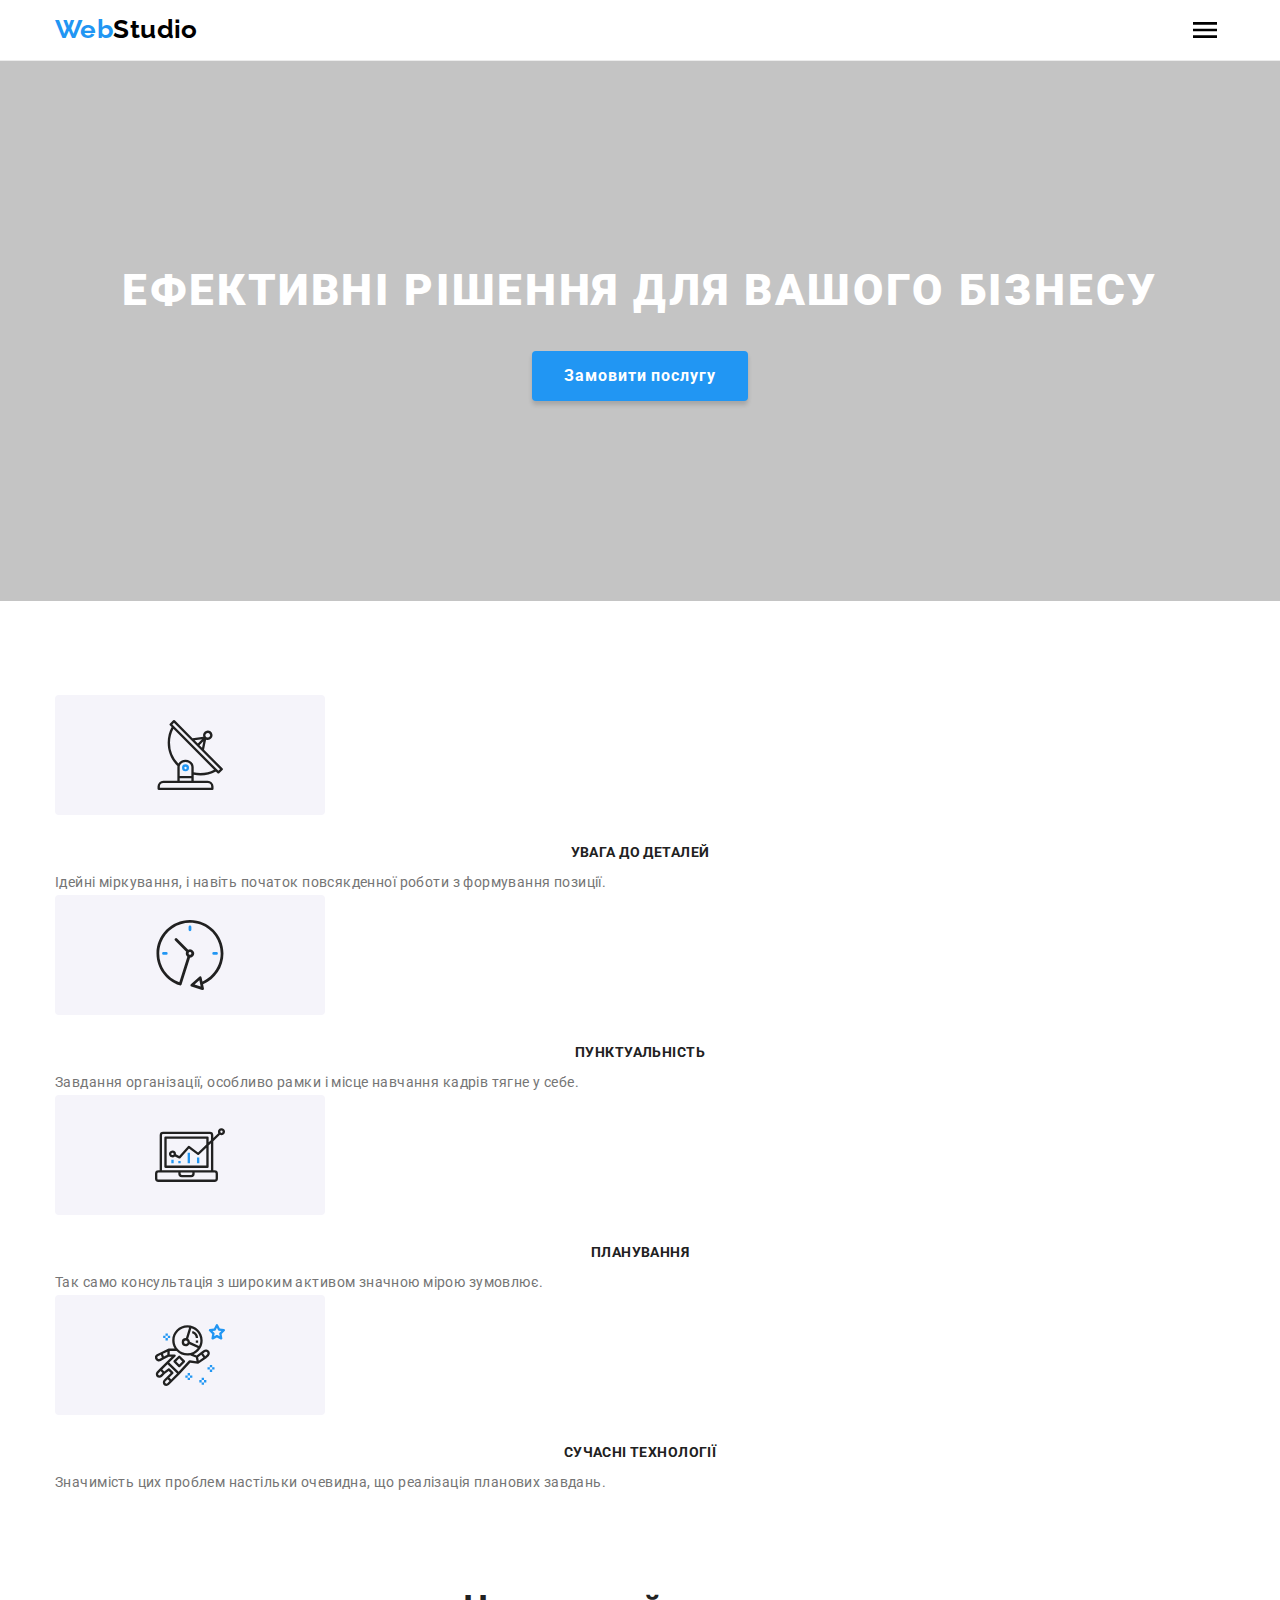
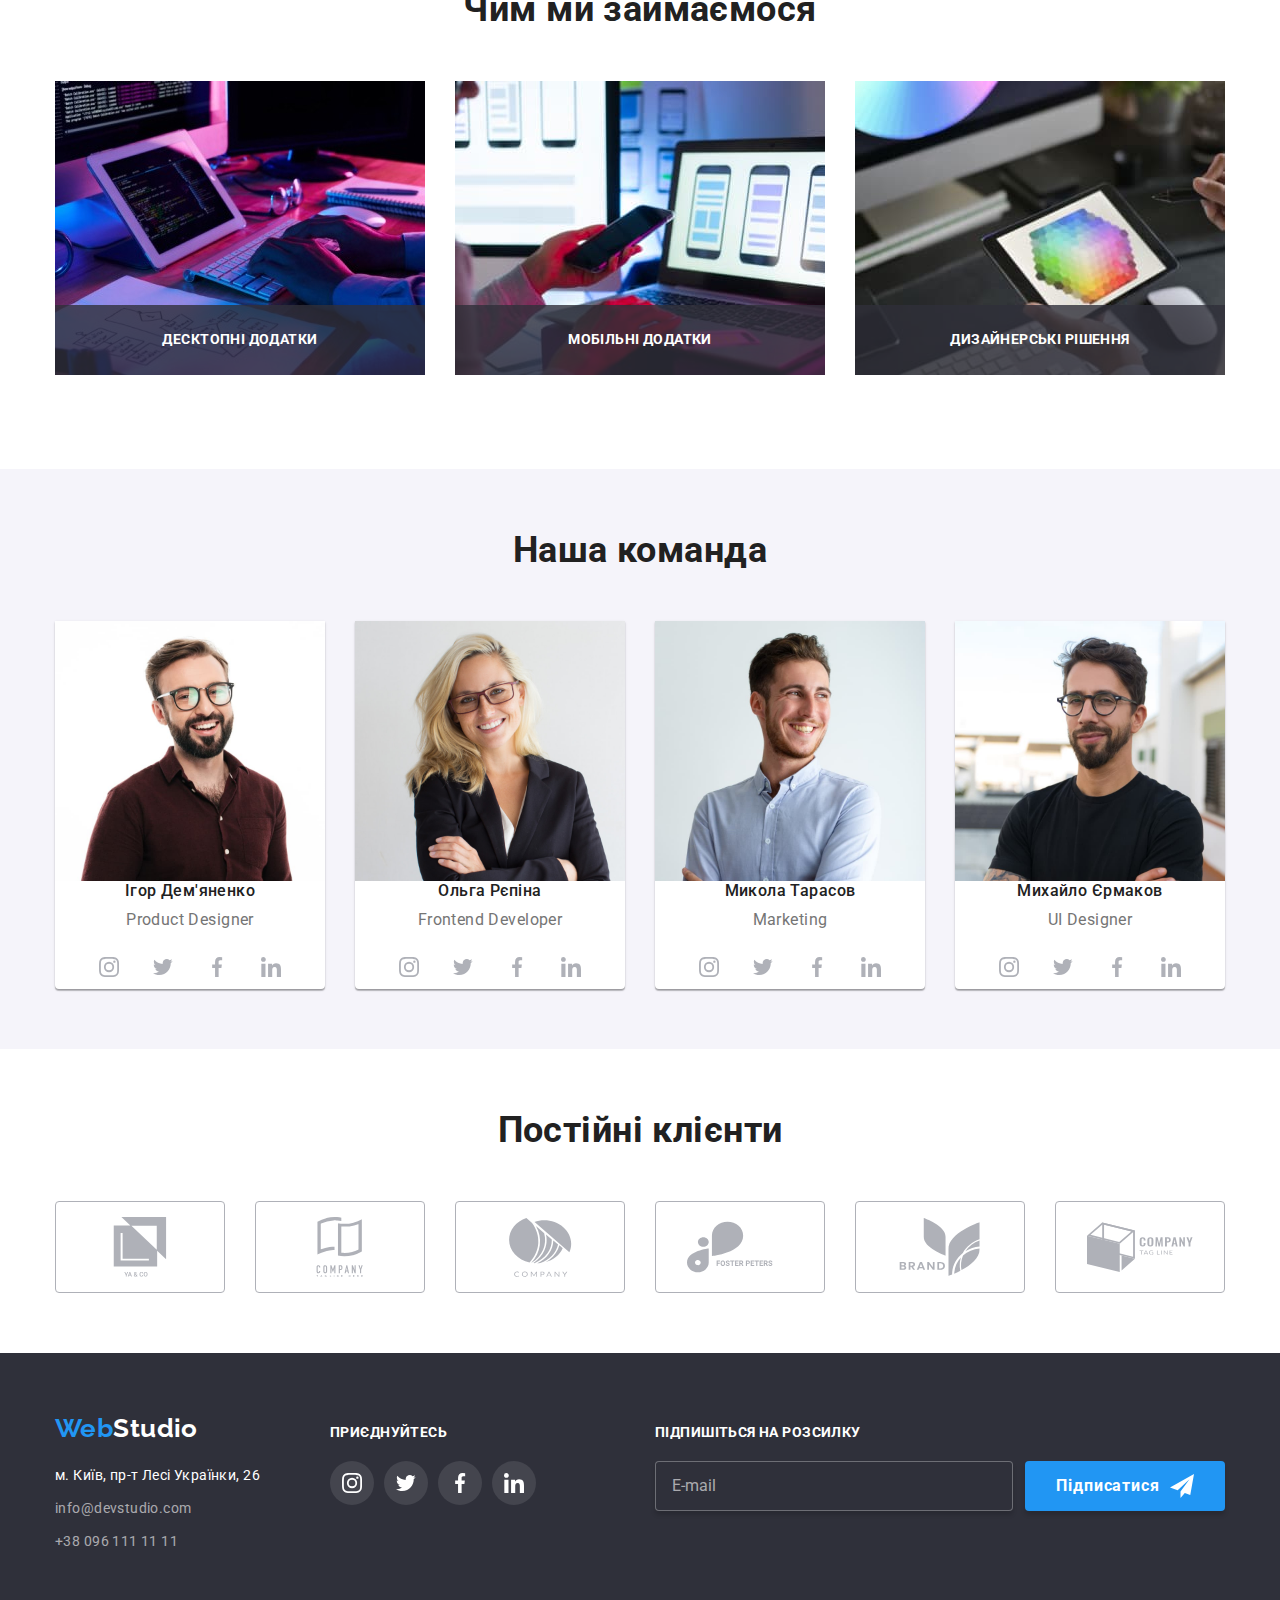
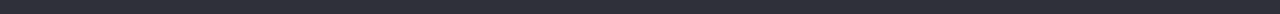
==== index.html @ 8ccd006d "Update" ====
<!DOCTYPE html>
<html lang="uk">
  <head>
    <meta charset="UTF-8" />
    <meta http-equiv="X-UA-Compatible" content="IE=edge" />
    <meta name="viewport" content="width=device-width, initial-scale=1.0" />
    <title>WebStudio</title>
    <link rel="preconnect" href="https://fonts.googleapis.com" />
    <link rel="preconnect" href="https://fonts.gstatic.com" crossorigin />
    <link
      href="https://fonts.googleapis.com/css2?family=Raleway:wght@700&family=Roboto:wght@400;500;700;900&display=swap"
      rel="stylesheet"
    />
    <link
      rel="stylesheet"
      href="https://cdnjs.cloudflare.com/ajax/libs/modern-normalize/1.1.0/modern-normalize.min.css"
    />
    <link rel="stylesheet" href="./css/main.min.css" />
  </head>
  <body>
    <!--Heder-->
    <header class="header">
      <div class="header__body container">
        <a class="logo link" href="./index.html">
          <span class="logo__accent">Web</span>Studio
        </a>
        <button class="button__menu js-open-menu js-close-menu" type="button" aria-disabled="false" aria-controls="mobile-menu">
          <svg class="button__icon" width="40" height="40">
            <use href="./images/icons.svg#icon-menu"></use>
          </svg>
        </button>
        <div class="header__dropdown-menu js-menu-container" id="mobile-menu">
          <button class="button__menu button__menu-close js-open-menu js-close-menu" type="button" aria-disabled="false" aria-controls="mobile-menu">
            <svg class="button__icon" width="40" height="40">
              <use href="./images/icons.svg#icon-menu-close"></use>
            </svg>
          </button>
          <nav class="nav">
            <ul class="nav__list list">
              <li class="nav__item">
                <a class="nav__link nav__link--current link" href="./index.html"
                  >Студія</a
                >
              </li>
              <li class="nav__item">
                <a class="nav__link link" href="./portfolio.html">Портфоліо</a>
              </li>
              <li class="nav__item">
                <a class="nav__link link" href="#">Контакти</a>
              </li>
            </ul>
          </nav>
          <ul class="header__contacts list">
            <li class="header__item">
              <a class="header__contact link" href="mailto:@devstudio.com">
                <svg class="header__icon" width="16" height="12">
                  <use href="./images/icons.svg#icon-envelope"></use>
                </svg>
                info@devstudio.com
              </a>
            </li>
            <li class="header__item">
              <a class="header__contact link" href="tel:+380961111111"
                ><svg class="header__icon" width="10" height="16">
                  <use href="./images/icons.svg#icon-smartphone"></use></svg
                >+38 096 111 11 11
              </a>
            </li>
          </ul>
          <ul class="social-list list">
            <li class="social-list__item">
              <a class="social-list__link" href="#">Instagram</a>
            </li>
            <li class="social-list__item">
              <a class="social-list__link" href="#">Twitter</a>
            </li>
            <li class="social-list__item">
              <a class="social-list__link" href="#">Facebook</a>
            </li>
            <li class="social-list__item">
              <a class="social-list__link" href="#">LinkedIn</a>
            </li>
          </ul>
        </div>
      </div>
    </header>
    <!--Main content-->
    <main>
      <section class="hero">
        <h1 class="hero__title">Ефективні рішення для вашого бізнесу</h1>
        <button data-modal-open class="button" type="button">
          Замовити послугу
        </button>
      </section>
      <section class="benefits-section">
        <div class="container">
          <h2 class="visually-hidden">Переваги</h2>
          <ul class="benefits-section__list list">
            <li class="benefits-section__item">
              <div class="benefits-section__wrap">
                <svg class="benefits-section__icon" width="70" height="70">
                  <use href="./images/icons.svg#icon-antenna"></use>
                </svg>
              </div>
              <h3 class="benefits-section__title">УВАГА ДО ДЕТАЛЕЙ</h3>
              <p class="benefits-section__desc">
                Ідейні міркування, і навіть початок повсякденної роботи з
                формування позиції.
              </p>
            </li>
            <li class="benefits-section__item">
              <div class="benefits-section__wrap">
                <svg class="benefits-section__icon" width="70" height="70">
                  <use href="./images/icons.svg#icon-clock"></use>
                </svg>
              </div>
              <h3 class="benefits-section__title">ПУНКТУАЛЬНІСТЬ</h3>
              <p class="benefits-section__desc">
                Завдання організації, особливо рамки і місце навчання кадрів
                тягне у себе.
              </p>
            </li>
            <li class="benefits-section__item">
              <div class="benefits-section__wrap">
                <svg class="benefits-section__icon" width="70" height="70">
                  <use href="./images/icons.svg#icon-diagram"></use>
                </svg>
              </div>
              <h3 class="benefits-section__title">ПЛАНУВАННЯ</h3>
              <p class="benefits-section__desc">
                Так само консультація з широким активом значною мірою зумовлює.
              </p>
            </li>
            <li class="benefits-section__item">
              <div class="benefits-section__wrap">
                <svg class="benefits-section__icon" width="70" height="70">
                  <use href="./images/icons.svg#icon-astronaut"></use>
                </svg>
              </div>
              <h3 class="benefits-section__title">СУЧАСНІ ТЕХНОЛОГІЇ</h3>
              <p class="benefits-section__desc">
                Значимість цих проблем настільки очевидна, що реалізація
                планових завдань.
              </p>
            </li>
          </ul>
        </div>
      </section>
      <section class="activity-section">
        <div class="container">
          <h2 class="section-title">Чим ми займаємося</h2>
          <ul class="activity-section__list list">
            <li class="activity-section__item">
              <div class="activity-section__thumb">
                <img
                  src="./images/web-development.jpg"
                  alt="Web-розробник пише код майбутньго сайту"
                  width="370"
                  height="294"
                />
                <h3 class="activity-section__title">Десктопні додатки</h3>
              </div>
            </li>
            <li class="activity-section__item">
              <div class="activity-section__thumb">
                <img
                  src="./images/mobile-application.jpg"
                  alt="Web-розробник створює мобільний додаток"
                  width="370"
                  height="294"
                />
                <h3 class="activity-section__title">Мобільні додатки</h3>
              </div>
            </li>
            <li class="activity-section__item">
              <div class="activity-section__thumb">
                <img
                  src="./images/web-design.jpg"
                  alt="Web-дизайнер обираю кольори для макету сайту"
                  width="370"
                  height="294"
                />
                <h3 class="activity-section__title">Дизайнерські рішення</h3>
              </div>
            </li>
          </ul>
        </div>
      </section>
      <section class="team-section section">
        <div class="container">
          <h2 class="section-title">Наша команда</h2>
          <ul class="team-section__list list">
            <li class="team-section__item">
              <picture>
                
                <img
                src="./images/ihor-demyanenko.jpg"
                alt="Усміхнений молодий чоловік в окулярах з бородою"
                />
              </picture>
              <div class="team-section__container">
                <h3 class="team-section__title">Ігор Дем'яненко</h3>
                <p class="team-section__desc" lang="en">Product Designer</p>
                <ul class="social-list list">
                  <li>
                    <a class="social-list__link" href="#">
                      <svg width="20" height="20">
                        <use href="./images/icons.svg#icon-instagram"></use>
                      </svg>
                    </a>
                  </li>
                  <li>
                    <a class="social-list__link" href="#">
                      <svg width="20" height="20">
                        <use href="./images/icons.svg#icon-twitter"></use>
                      </svg>
                    </a>
                  </li>
                  <li>
                    <a class="social-list__link" href="#">
                      <svg width="20" height="20">
                        <use href="./images/icons.svg#icon-facebook"></use>
                      </svg>
                    </a>
                  </li>
                  <li>
                    <a class="social-list__link" href="#">
                      <svg width="20" height="20">
                        <use href="./images/icons.svg#icon-linkedin"></use>
                      </svg>
                    </a>
                  </li>
                </ul>
              </div>
            </li>
            <li class="team-section__item">
              <picture>
                <img
                src="./images/olga-repina.jpg"
                alt="Красива, молода, усміхнена жінка в окулярах, блондинка"
                />
              </picture>
              <div class="team-section__container">
                <h3 class="team-section__title">Ольга Рєпіна</h3>
                <p class="team-section__desc" lang="en">Frontend Developer</p>
                <ul class="social-list list">
                  <li>
                    <a class="social-list__link" href="#">
                      <svg width="20" height="20">
                        <use href="./images/icons.svg#icon-instagram"></use>
                      </svg>
                    </a>
                  </li>
                  <li>
                    <a class="social-list__link" href="#">
                      <svg width="20" height="20">
                        <use href="./images/icons.svg#icon-twitter"></use>
                      </svg>
                    </a>
                  </li>
                  <li>
                    <a class="social-list__link" href="#">
                      <svg width="20" height="20">
                        <use href="./images/icons.svg#icon-facebook"></use>
                      </svg>
                    </a>
                  </li>
                  <li>
                    <a class="social-list__link" href="#">
                      <svg width="20" height="20">
                        <use href="./images/icons.svg#icon-linkedin"></use>
                      </svg>
                    </a>
                  </li>
                </ul>
              </div>
            </li>
            <li class="team-section__item">
              <picture>
                <img
                src="./images/mykola-tarasov.jpg"
                alt="Усміхнений молодий чоловік зі стильною зачіскою"
                />
              </picture>
              <div class="team-section__container">
                <h3 class="team-section__title">Микола Тарасов</h3>
                <p class="team-section__desc" lang="en">Marketing</p>
                <ul class="social-list list">
                  <li>
                    <a class="social-list__link" href="#">
                      <svg width="20" height="20">
                        <use href="./images/icons.svg#icon-instagram"></use>
                      </svg>
                    </a>
                  </li>
                  <li>
                    <a class="social-list__link" href="#">
                      <svg width="20" height="20">
                        <use href="./images/icons.svg#icon-twitter"></use>
                      </svg>
                    </a>
                  </li>
                  <li>
                    <a class="social-list__link" href="#">
                      <svg width="20" height="20">
                        <use href="./images/icons.svg#icon-facebook"></use>
                      </svg>
                    </a>
                  </li>
                  <li>
                    <a class="social-list__link" href="#">
                      <svg width="20" height="20">
                        <use href="./images/icons.svg#icon-linkedin"></use>
                      </svg>
                    </a>
                  </li>
                </ul>
              </div>
            </li>
            <li class="team-section__item">
              <picture>
                <img
                src="./images/mykhailo-yermakov.jpg"
                alt="Русявий молодий чоловік з бородою в окулярах"
                />
              </picture>
              <div class="team-section__container">
                <h3 class="team-section__title">Михайло Єрмаков</h3>
                <p class="team-section__desc" lang="en">UI Designer</p>
                <ul class="social-list list">
                  <li>
                    <a class="social-list__link" href="#">
                      <svg width="20" height="20">
                        <use href="./images/icons.svg#icon-instagram"></use>
                      </svg>
                    </a>
                  </li>
                  <li>
                    <a class="social-list__link" href="#">
                      <svg width="20" height="20">
                        <use href="./images/icons.svg#icon-twitter"></use>
                      </svg>
                    </a>
                  </li>
                  <li>
                    <a class="social-list__link" href="#">
                      <svg width="20" height="20">
                        <use href="./images/icons.svg#icon-facebook"></use>
                      </svg>
                    </a>
                  </li>
                  <li>
                    <a class="social-list__link" href="#">
                      <svg width="20" height="20">
                        <use href="./images/icons.svg#icon-linkedin"></use>
                      </svg>
                    </a>
                  </li>
                </ul>
              </div>
            </li>
          </ul>
        </div>
      </section>
      <section class="clients-section section">
        <div class="container">
          <h2 class="section-title">Постійні клієнти</h2>
          <ul class="clients-section__list list">
            <li class="clients-section__item">
              <a class="clients-section__link" href="#">
                <svg class="clients-section__icon" width="106" height="60">
                  <use href="./images/icons.svg#icon-company-1"></use>
                </svg>
              </a>
            </li>
            <li class="clients-section__item">
              <a class="clients-section__link" href="#">
                <svg class="clients-section__icon" width="106" height="60">
                  <use href="./images/icons.svg#icon-company-2"></use>
                </svg>
              </a>
            </li>
            <li class="clients-section__item">
              <a class="clients-section__link" href="#">
                <svg class="clients-section__icon" width="106" height="60">
                  <use href="./images/icons.svg#icon-company-3"></use>
                </svg>
              </a>
            </li>
            <li class="clients-section__item">
              <a class="clients-section__link" href="#">
                <svg class="clients-section__icon" width="106" height="60">
                  <use href="./images/icons.svg#icon-company-4"></use>
                </svg>
              </a>
            </li>
            <li class="clients-section__item">
              <a class="clients-section__link" href="#">
                <svg class="clients-section__icon" width="106" height="60">
                  <use href="./images/icons.svg#icon-company-5"></use>
                </svg>
              </a>
            </li>
            <li class="clients-section__item">
              <a class="clients-section__link" href="#">
                <svg class="clients-section__icon" width="106" height="60">
                  <use href="./images/icons.svg#icon-company-6"></use>
                </svg>
              </a>
            </li>
          </ul>
        </div>
      </section>
    </main>
    <!--Footer-->
    <footer class="footer">
      <div class="footer__container container">
        <div class="footer__wrap">
          <a class="logo logo-white link" href="./index.html">
            <span class="logo__accent">Web</span>Studio
          </a>
          <div class="footer__address">
            <ul class="footer____list list">
              <li class="footer__item">
                <a
                  class="footer__location link"
                  href="https://goo.gl/maps/tie1WCM4w2AjtQoDA"
                  target="_blank"
                  rel="noopener noreferrer nofollow"
                  >м. Київ, пр-т Лесі Українки, 26
                </a>
              </li>
              <li class="footer__item">
                <a class="footer__contacts link" href="mailto:@devstudio.com"
                  >info@devstudio.com
                </a>
              </li>
              <li class="footer__item">
                <a class="footer__contacts link" href="tel:+380961111111"
                  >+38 096 111 11 11
                </a>
              </li>
            </ul>
          </div>
        </div>
        <div class="footer__wrap footer__wrap-center">
          <strong class="footer__title footer__title-margin"
            >Приєднуйтесь</strong
          >
          <ul class="social-list list">
            <li class="social-list__item">
              <a class="social-list__link social-list__link-color" href="#">
                <svg class="social-list__icon" width="20" height="20">
                  <use href="./images/icons.svg#icon-instagram"></use>
                </svg>
              </a>
            </li>
            <li class="social-list__item">
              <a class="social-list__link social-list__link-color" href="#">
                <svg class="social-list__icon" width="20" height="20">
                  <use href="./images/icons.svg#icon-twitter"></use>
                </svg>
              </a>
            </li>
            <li class="social-list__item">
              <a class="social-list__link social-list__link-color" href="#">
                <svg class="social-list__icon" width="20" height="20">
                  <use href="./images/icons.svg#icon-facebook"></use>
                </svg>
              </a>
            </li>
            <li class="social-list__item">
              <a class="social-list__link social-list__link-color" href="#">
                <svg class="social-list__icon" width="20" height="20">
                  <use href="./images/icons.svg#icon-linkedin"></use>
                </svg>
              </a>
            </li>
          </ul>
        </div>
        <div class="footer__wrap footer__wrap-end">
          <strong class="footer__title footer__title-margin"
            >Підпишіться на розсилку</strong
          >
          <form class="footer__form">
            <input
              class="footer__input"
              type="email"
              name="email"
              placeholder="E-mail"
            />
            <button class="button button-icon" type="submit">
              Підписатися
              <svg class="button__icon" width="24" height="24">
                <use href="./images/icons.svg#icon-send"></use>
              </svg>
            </button>
          </form>
        </div>
      </div>
    </footer>
    <!-- Backdrop&Modal -->
    <div data-modal class="backdrop is-hidden">
      <div class="modal">
        <button data-modal-close class="button-close" type="button">
          <svg class="button-close__icon" width="18" height="18">
            <use href="./images/icons.svg#icon-close"></use>
          </svg>
        </button>
        <form class="modal__form">
          <h2 class="modal__title">Залиште свої дані, ми вам передзвонимо</h2>
          <div class="form__field">
            <label class="form__label" for="username">Ім'я</label>
            <div class="form__wrap">
              <input
                class="form__input"
                type="text"
                name="username"
                id="username"
              />
              <svg class="form__icon" width="18" height="18">
                <use href="./images/icons.svg#icon-person-form"></use>
              </svg>
            </div>
          </div>
          <div class="form__field">
            <label class="form__label" for="tel">Телефон</label>
            <div class="form__wrap">
              <input class="form__input" type="tel" name="tel" id="tel" />
              <svg class="form__icon" width="18" height="18">
                <use href="./images/icons.svg#icon-phone-form"></use>
              </svg>
            </div>
          </div>
          <div class="form__field">
            <label class="form__label" for="email">Пошта</label>
            <div class="form__wrap">
              <input class="form__input" type="email" name="email" id="email" />
              <svg class="form__icon" width="18" height="18">
                <use href="./images/icons.svg#icon-email-form"></use>
              </svg>
            </div>
          </div>
          <div class="form__field form__field-textarea">
            <label class="form__label" for="feetback">Коментар</label>
            <textarea
              class="form__textarea"
              name="feetback"
              id="feetback"
              placeholder="Введіть текст"
            ></textarea>
          </div>
          <div class="checkbox">
            <label class="checkbox__label" for="checkbox">
              <input
                class="checkbox__input"
                type="checkbox"
                name="checkbox"
                value="checkbox"
                id="checkbox"
              />
              <svg class="checkbox__iconWrap" width="16" height="15">
                <use
                  class="checkbox__uncheked"
                  href="./images/icons.svg#icon-checkbox"
                ></use>
                <use
                  class="checkbox__cheked"
                  href="./images/icons.svg#icon-check"
                ></use>
              </svg>
              <span class="checkbox__desc"
                >Погоджуюся з розсилкою та приймаю</span
              >
            </label>
            <a class="checkbox__link" href="#">Умови договору</a>
          </div>
          <button class="button button-form" type="submit">Відправити</button>
        </form>
      </div>
    </div>
    <script src="./js/modal.js"></script>
    <script src="js/mobile-menu.js"></script>
  </body>
</html>
---- css/main.min.css ----
body{background-color:#fff;color:#212121;font-family:"Roboto",sans-serif;font-size:14px;letter-spacing:.03em}.link{text-decoration:none}.list{list-style:none;margin:0;padding-left:0}.container{margin:0 auto;padding-left:15px;padding-right:15px}@media screen and (min-width: 480px){.container{width:480px}}@media screen and (min-width: 767px){.container{width:767px}}@media screen and (min-width: 1200px){.container{width:1200px}}.section{padding:60px 0}img{display:block;max-width:100%}h1,h2,h3,h4,h5,h6,p{margin:0}.visually-hidden{position:absolute;white-space:nowrap;width:1px;height:1px;overflow:hidden;padding:0;border:0;clip:rect(0 0 0 0);-webkit-clip-path:inset(50%);clip-path:inset(50%);margin:-1px}.clients-section__link,.social-list__link,.button-close,.checkbox{display:-webkit-box;display:-ms-flexbox;display:flex;-webkit-box-pack:center;-ms-flex-pack:center;justify-content:center;-webkit-box-align:center;-ms-flex-align:center;align-items:center}.backdrop.is-hidden{opacity:0;pointer-events:none}.backdrop{position:fixed;top:0;left:0;opacity:1;-webkit-transition:opacity 250ms cubic-bezier(0.4, 0, 0.2, 1) 250ms;transition:opacity 250ms cubic-bezier(0.4, 0, 0.2, 1) 250ms;width:100%;height:100%;background-color:rgba(0,0,0,.2)}.backdrop.is-hidden.modal{-webkit-transform:translate(-50%, -50%) scale(0.85);transform:translate(-50%, -50%) scale(0.85)}.modal{position:absolute;top:50%;left:50%;-webkit-transform:translate(-50%, -50%) scale(1);transform:translate(-50%, -50%) scale(1);-webkit-transition:scale 250ms cubic-bezier(0.4, 0, 0.2, 1);transition:scale 250ms cubic-bezier(0.4, 0, 0.2, 1);padding:40px;min-width:528px;min-height:581px;border-radius:4px;background-color:#fff;-webkit-box-shadow:0px 1px 3px rgba(0,0,0,.12),0px 1px 1px rgba(0,0,0,.14),0px 2px 1px rgba(0,0,0,.2);box-shadow:0px 1px 3px rgba(0,0,0,.12),0px 1px 1px rgba(0,0,0,.14),0px 2px 1px rgba(0,0,0,.2)}.modal__title{margin-top:0;margin-bottom:12px;font-weight:700;font-size:20px;line-height:1.15;text-align:center}.form__field{display:-webkit-box;display:-ms-flexbox;display:flex;-webkit-box-orient:vertical;-webkit-box-direction:normal;-ms-flex-direction:column;flex-direction:column;margin-bottom:10px}.form__field-textarea{margin-bottom:20px}.form__wrap{position:relative}.form__icon{position:absolute;top:50%;left:12px;-webkit-transform:translateY(-50%);transform:translateY(-50%);-webkit-transition:fill 250ms cubic-bezier(0.4, 0, 0.2, 1);transition:fill 250ms cubic-bezier(0.4, 0, 0.2, 1)}.form__label{margin-bottom:4px;cursor:pointer;font-size:12px;line-height:1.17;letter-spacing:.01em;color:#757575}.form__input,.form__textarea{outline:none;width:100%;height:40px;padding:0 0 0 42px;border-radius:4px;border-width:1px;border-style:solid;border-color:rgba(33,33,33,.2);-webkit-transition:border 250ms cubic-bezier(0.4, 0, 0.2, 1);transition:border 250ms cubic-bezier(0.4, 0, 0.2, 1)}.form__input:focus,.form__input:hover,.form__textarea:focus,.form__textarea:hover{border-color:#2196f3;cursor:pointer}.form__input:focus+.form__icon,.form__input:hover+.form__icon{fill:#2196f3}.form__textarea{resize:none;height:120px;padding:12px 16px;-webkit-transition:border 250ms cubic-bezier(0.4, 0, 0.2, 1);transition:border 250ms cubic-bezier(0.4, 0, 0.2, 1)}.form__textarea::-webkit-input-placeholder{font-size:12px;line-height:1.17;letter-spacing:.01em;color:rgba(117,117,117,.5)}.form__textarea::-moz-placeholder{font-size:12px;line-height:1.17;letter-spacing:.01em;color:rgba(117,117,117,.5)}.form__textarea:-ms-input-placeholder{font-size:12px;line-height:1.17;letter-spacing:.01em;color:rgba(117,117,117,.5)}.form__textarea::-ms-input-placeholder{font-size:12px;line-height:1.17;letter-spacing:.01em;color:rgba(117,117,117,.5)}.form__textarea::placeholder{font-size:12px;line-height:1.17;letter-spacing:.01em;color:rgba(117,117,117,.5)}.checkbox{margin-bottom:30px}.checkbox__label{display:-webkit-box;display:-ms-flexbox;display:flex;cursor:pointer}.checkbox__input:hover~.checkbox__iconWrap>.checkbox__uncheked,.checkbox__input:focus~.checkbox__iconWrap>.checkbox__uncheked{fill:#2196f3}.checkbox__desc{margin-right:5px;line-height:1.17;color:#757575}.checkbox__input:checked+.checkbox__iconWrap>.checkbox__cheked{opacity:1}.checkbox__input:checked+.checkbox__iconWrap>.checkbox__unchecked{opacity:0}.checkbox__iconWrap{position:relative;margin-right:8px}.checkbox__uncheked{opacity:1;-webkit-transition:opacity 250ms cubic-bezier(0.4, 0, 0.2, 1),fill 250ms cubic-bezier(0.4, 0, 0.2, 1);transition:opacity 250ms cubic-bezier(0.4, 0, 0.2, 1),fill 250ms cubic-bezier(0.4, 0, 0.2, 1)}.checkbox__cheked{position:absolute;top:0;left:0;opacity:0;-webkit-transition:opacity 250ms cubic-bezier(0.4, 0, 0.2, 1);transition:opacity 250ms cubic-bezier(0.4, 0, 0.2, 1)}.checkbox__input{position:absolute;white-space:nowrap;width:1px;height:1px;overflow:hidden;padding:0;border:0;clip:rect(0 0 0 0);-webkit-clip-path:inset(50%);clip-path:inset(50%);margin:-1px}.checkbox__link{line-height:1.17;color:#2196f3}.header{border-bottom:1px solid #ececec;padding:10px 0}.header__body{display:-webkit-box;display:-ms-flexbox;display:flex;-webkit-box-pack:justify;-ms-flex-pack:justify;justify-content:space-between;-webkit-box-align:center;-ms-flex-align:center;align-items:center}.header__dropdown-menu{display:none;position:fixed;bottom:0;left:0;-webkit-transform:translateY(-100%);transform:translateY(-100%);-webkit-transition:-webkit-transform 250ms cubic-bezier(0.4, 0, 0.2, 1);transition:-webkit-transform 250ms cubic-bezier(0.4, 0, 0.2, 1);transition:transform 250ms cubic-bezier(0.4, 0, 0.2, 1);transition:transform 250ms cubic-bezier(0.4, 0, 0.2, 1), -webkit-transform 250ms cubic-bezier(0.4, 0, 0.2, 1);width:100vw;height:100vw;padding-top:48px;padding-left:40px;background-color:#fff}.header__dropdown-menu.is-open{-webkit-transform:translateY(0);transform:translateY(0)}.logo{color:#000;font-family:"Raleway",sans-serif;font-weight:700;font-size:26px;line-height:1.2}.logo-white{display:block;margin-bottom:20px;color:#fff}.logo__accent{color:#2196f3}.nav{display:-webkit-box;display:-ms-flexbox;display:flex;-webkit-box-align:center;-ms-flex-align:center;align-items:center}.nav__list{display:-webkit-box;display:-ms-flexbox;display:flex;margin-left:93px}.nav__item:not(:last-child){margin-right:50px}.nav__link{display:block;padding-top:32px;padding-bottom:32px;color:#212121;font-weight:500;line-height:1.14;letter-spacing:.02em;-webkit-transition:color 250ms cubic-bezier(0.4, 0, 0.2, 1);transition:color 250ms cubic-bezier(0.4, 0, 0.2, 1)}.nav__link:hover,.nav__link:focus{color:#2196f3}.nav__link--current{position:relative;color:#2196f3}.nav__link--current::after{content:"";position:absolute;bottom:-1px;left:0;display:inline-block;width:100%;height:4px;background:#2196f3;border-radius:2px}.hero{padding:118px 0;margin-right:auto;margin-left:auto;background-position:center;background-repeat:no-repeat;background-size:cover;background-color:#c4c4c4;text-align:center}@media screen and (min-width: 1200px){.hero{padding:200px 0}}.hero__title{margin-bottom:30px;color:#fff;font-weight:900;font-size:26px;line-height:1.62;text-align:center;letter-spacing:.06em;text-transform:uppercase}@media screen and (min-width: 1200px){.hero__title{font-weight:900;font-size:44px;line-height:1.36}}.button{display:inline-block;border-width:0;border-style:none;border-color:rgba(0,0,0,0);border-radius:4px;padding:10px 32px;-webkit-box-shadow:0px 4px 4px rgba(0,0,0,.15);box-shadow:0px 4px 4px rgba(0,0,0,.15);background-color:#2196f3;color:#fff;font-family:inherit;font-weight:700;font-size:16px;line-height:1.88;letter-spacing:.06em;cursor:pointer;-webkit-transition:background-color 250ms cubic-bezier(0.4, 0, 0.2, 1);transition:background-color 250ms cubic-bezier(0.4, 0, 0.2, 1)}.button:hover,.button:focus{background-color:#188ce8}.button__icon{fill:currentColor;-webkit-transition:fill 250ms cubic-bezier(0.4, 0, 0.2, 1);transition:fill 250ms cubic-bezier(0.4, 0, 0.2, 1)}.button__menu{display:-webkit-inline-box;display:-ms-inline-flexbox;display:inline-flex;margin:0;padding:0;border:none;background-color:rgba(0,0,0,0)}.button__menu .button__menu-close{display:none}.button__menu.is-open .button__menu-close{display:block}.button__menu.is-open .button__menu{display:none}.button__menu:hover .button__icon,.button__menu:focus .button__icon{fill:#2196f3}.button-icon{display:-webkit-box;display:-ms-flexbox;display:flex;-webkit-box-pack:center;-ms-flex-pack:center;justify-content:center;-webkit-box-align:center;-ms-flex-align:center;align-items:center;gap:10px;padding:0;width:200px;height:50px}.button-close{position:absolute;top:8px;right:8px;-webkit-transition:fill 250ms cubic-bezier(0.4, 0, 0.2, 1);transition:fill 250ms cubic-bezier(0.4, 0, 0.2, 1);width:30px;height:30px;border-radius:50%;background:#fff;border-width:1px;border-style:solid;border-color:rgba(0,0,0,.1);cursor:pointer}.button-close:hover,.button-close:focus{fill:#2196f3}.button-filter{padding:6px 22px;background-color:#f5f4fa;color:#212121;font-family:inherit;font-weight:500;font-size:16px;line-height:1.63;-webkit-box-shadow:none;box-shadow:none;cursor:pointer;-webkit-transition:background-color 250ms cubic-bezier(0.4, 0, 0.2, 1),color 250ms cubic-bezier(0.4, 0, 0.2, 1),-webkit-box-shadow 250ms cubic-bezier(0.4, 0, 0.2, 1);transition:background-color 250ms cubic-bezier(0.4, 0, 0.2, 1),color 250ms cubic-bezier(0.4, 0, 0.2, 1),-webkit-box-shadow 250ms cubic-bezier(0.4, 0, 0.2, 1);transition:background-color 250ms cubic-bezier(0.4, 0, 0.2, 1),color 250ms cubic-bezier(0.4, 0, 0.2, 1),box-shadow 250ms cubic-bezier(0.4, 0, 0.2, 1);transition:background-color 250ms cubic-bezier(0.4, 0, 0.2, 1),color 250ms cubic-bezier(0.4, 0, 0.2, 1),box-shadow 250ms cubic-bezier(0.4, 0, 0.2, 1),-webkit-box-shadow 250ms cubic-bezier(0.4, 0, 0.2, 1)}.button-filter:hover,.button-filter:focus{background-color:#2196f3;color:#fff;-webkit-box-shadow:0px 3px 1px rgba(0,0,0,.1),0px 1px 2px rgba(0,0,0,.08),0px 2px 2px rgba(0,0,0,.12);box-shadow:0px 3px 1px rgba(0,0,0,.1),0px 1px 2px rgba(0,0,0,.08),0px 2px 2px rgba(0,0,0,.12)}.button-form{display:block;margin-left:auto;margin-right:auto;width:200px;height:50px}.benefits-section{padding:60px 0}@media screen and (min-width: 1200px){.benefits-section{padding:94px 0 47px 0}}@media screen and (max-width: 766px){.benefits-section__item:not(:last-child){margin-bottom:30px}}.benefits-section__wrap{width:100%;height:120px;padding:25px 190px;margin-bottom:30px;border-radius:4px;background:#f5f4fa}@media screen and (min-width: 1200px){.benefits-section__wrap{width:270px;height:120px;padding:25px 100px}}.benefits-section__title{margin-bottom:10px;font-weight:700;font-size:14px;line-height:1.14;text-align:center;text-transform:uppercase}@media screen and (max-width: 767px){.benefits-section__title{text-align:center}}.benefits-section__desc{color:#757575;line-height:1.71}@media screen and (max-width: 1199px){.activity-section{display:none}}@media screen and (min-width: 1200px){.activity-section{padding:47px 0 94px 0}.activity-section__list{display:-webkit-box;display:-ms-flexbox;display:flex;gap:30px}.activity-section__item{-ms-flex-preferred-size:calc((100% - 60px)/3);flex-basis:calc((100% - 60px)/3)}.activity-section__thumb{position:relative}.activity-section__title{position:absolute;width:100%;bottom:0;left:0;padding-top:27px;padding-bottom:27px;text-align:center;font-weight:700;font-size:14px;line-height:1.14;text-transform:uppercase;color:#fff;background-color:rgba(47,48,58,.8)}}.section-title{margin-bottom:30px;font-weight:700;font-size:28px;line-height:1.17;text-align:center}@media screen and (min-width: 1200px){.section-title{margin-bottom:50px;font-weight:700;font-size:36px;line-height:1.17}}.team-section{background-color:#f5f4fa}@media screen and (min-width: 1200px){.team-section__list{display:-webkit-box;display:-ms-flexbox;display:flex;text-align:center;gap:30px}}.team-section__item{background-color:#fff;-webkit-box-shadow:0px 1px 3px rgba(0,0,0,.12),0px 1px 1px rgba(0,0,0,.14),0px 2px 1px rgba(0,0,0,.2);box-shadow:0px 1px 3px rgba(0,0,0,.12),0px 1px 1px rgba(0,0,0,.14),0px 2px 1px rgba(0,0,0,.2);border-radius:0px 0px 4px 4px}@media screen and (min-width: 480px){.team-section__item{width:100%;height:auto}}@media screen and (max-width: 766px){.team-section__item{margin-bottom:30px}}@media screen and (min-width: 1200px){.team-section__item{-ms-flex-preferred-size:calc((100% - 90px)/4);flex-basis:calc((100% - 90px)/4)}}.team-section__title{margin-bottom:10px;font-weight:500;font-size:16px;line-height:1.19}.team-section__desc{margin-bottom:16px;color:#757575;font-size:16px;line-height:1.19}.social-list{display:-webkit-box;display:-ms-flexbox;display:flex;-webkit-box-pack:center;-ms-flex-pack:center;justify-content:center;gap:10px}.social-list__link{width:44px;height:44px;border-radius:50%;fill:#afb1b8;-webkit-transition:background-color 250ms cubic-bezier(0.4, 0, 0.2, 1),fill 250ms cubic-bezier(0.4, 0, 0.2, 1);transition:background-color 250ms cubic-bezier(0.4, 0, 0.2, 1),fill 250ms cubic-bezier(0.4, 0, 0.2, 1)}.social-list__link:hover,.social-list__link:focus{background-color:#2196f3;fill:#fff}.social-list__link-color{background:rgba(255,255,255,.1);fill:#fff;-webkit-transition:background 250ms cubic-bezier(0.4, 0, 0.2, 1);transition:background 250ms cubic-bezier(0.4, 0, 0.2, 1)}.social-list__link-color:hover,.social-list__link-color:focus{background:#2196f3}.clients-section__list{display:-webkit-box;display:-ms-flexbox;display:flex;-webkit-box-pack:center;-ms-flex-pack:center;justify-content:center;gap:30px}.clients-section__link{width:170px;height:92px;border-width:1px;border-style:solid;border-color:#afb1b8;border-radius:4px;fill:#afb1b8;-webkit-transition:fill 250ms cubic-bezier(0.4, 0, 0.2, 1),border 250ms cubic-bezier(0.4, 0, 0.2, 1);transition:fill 250ms cubic-bezier(0.4, 0, 0.2, 1),border 250ms cubic-bezier(0.4, 0, 0.2, 1)}.clients-section__link:hover,.clients-section__link:focus{fill:#2196f3;border-width:1px;border-style:solid;border-color:#2196f3}.footer{padding-top:60px;padding-bottom:60px;background-color:#2f303a;line-height:1.71}.footer__container{display:-webkit-box;display:-ms-flexbox;display:flex;-webkit-box-align:baseline;-ms-flex-align:baseline;align-items:baseline}.footer__wrap{margin-right:70px}.footer__wrap-center{margin-right:93px}.footer__wrap-end{margin-left:auto;margin-right:0}.footer__item{display:block}.footer__item:not(:first-child){margin-top:9px}.footer__location{color:#fff}.footer__contacts{color:rgba(255,255,255,.6);-webkit-transition:color 250ms cubic-bezier(0.4, 0, 0.2, 1);transition:color 250ms cubic-bezier(0.4, 0, 0.2, 1)}.footer__contacts:hover,.footer__contacts:focus{color:#2196f3}.footer__title{display:inline-block;font-weight:700;font-size:14px;line-height:1.14;text-transform:uppercase;color:#fff}.footer__title-margin{margin-bottom:20px}.footer__form{display:-webkit-box;display:-ms-flexbox;display:flex}.footer__input{outline:none;padding-left:16px;margin-right:12px;width:358px;height:50px;color:#fff;border-width:1px;border-style:solid;border-color:rgba(255,255,255,.3);border-radius:4px;-webkit-box-shadow:0px 4px 4px rgba(0,0,0,.15);box-shadow:0px 4px 4px rgba(0,0,0,.15);background:#2f303a;-webkit-transition:border 250ms cubic-bezier(0.4, 0, 0.2, 1);transition:border 250ms cubic-bezier(0.4, 0, 0.2, 1)}.footer__input:focus{border-width:1px;border-style:solid;border-color:#fff}.footer__input::-webkit-input-placeholder{font-size:16px;line-height:1.25;color:rgba(255,255,255,.6)}.footer__input::-moz-placeholder{font-size:16px;line-height:1.25;color:rgba(255,255,255,.6)}.footer__input:-ms-input-placeholder{font-size:16px;line-height:1.25;color:rgba(255,255,255,.6)}.footer__input::-ms-input-placeholder{font-size:16px;line-height:1.25;color:rgba(255,255,255,.6)}.footer__input::placeholder{font-size:16px;line-height:1.25;color:rgba(255,255,255,.6)}.footer__input:-webkit-autofill{-webkit-text-fill-color:#fff;-webkit-box-shadow:0 0 0 100px #2f303a inset;box-shadow:0 0 0 100px #2f303a inset}.filter{display:-webkit-box;display:-ms-flexbox;display:flex;-webkit-box-pack:center;-ms-flex-pack:center;justify-content:center;margin-bottom:50px;gap:8px}.projects-list{display:-webkit-box;display:-ms-flexbox;display:flex;-ms-flex-wrap:wrap;flex-wrap:wrap;gap:30px}.projects-item .link{display:block;-webkit-transition:-webkit-box-shadow 250ms cubic-bezier(0.4, 0, 0.2, 1);transition:-webkit-box-shadow 250ms cubic-bezier(0.4, 0, 0.2, 1);transition:box-shadow 250ms cubic-bezier(0.4, 0, 0.2, 1);transition:box-shadow 250ms cubic-bezier(0.4, 0, 0.2, 1), -webkit-box-shadow 250ms cubic-bezier(0.4, 0, 0.2, 1)}.projects-item .link:hover,.projects-item .link:focus{-webkit-box-shadow:0px 1px 1px rgba(0,0,0,.12),0px 4px 4px rgba(0,0,0,.06),1px 4px 6px rgba(0,0,0,.16);box-shadow:0px 1px 1px rgba(0,0,0,.12),0px 4px 4px rgba(0,0,0,.06),1px 4px 6px rgba(0,0,0,.16)}.project-thumb{position:relative;overflow:hidden}.project-thumb .overlay-desc{position:absolute;top:0;left:0;-webkit-transform:translateY(101%);transform:translateY(101%);-webkit-transition:-webkit-transform 250ms cubic-bezier(0.4, 0, 0.2, 1);transition:-webkit-transform 250ms cubic-bezier(0.4, 0, 0.2, 1);transition:transform 250ms cubic-bezier(0.4, 0, 0.2, 1);transition:transform 250ms cubic-bezier(0.4, 0, 0.2, 1), -webkit-transform 250ms cubic-bezier(0.4, 0, 0.2, 1);padding:63px 24px;height:100%;font-size:18px;line-height:1.6;color:#fff;background-color:rgba(33,150,243,.9)}.project-thumb:hover .overlay-desc{-webkit-transform:translateY(0);transform:translateY(0)}.project-title{margin-bottom:4px;color:#212121;font-size:18px;line-height:2;letter-spacing:.06em}.project-desc{color:#757575;font-size:16px;line-height:1.88}.project-container{padding:20px 24px;border-right:1px solid #eee;border-bottom:1px solid #eee;border-left:1px solid #eee}/*# sourceMappingURL=main.min.css.map */
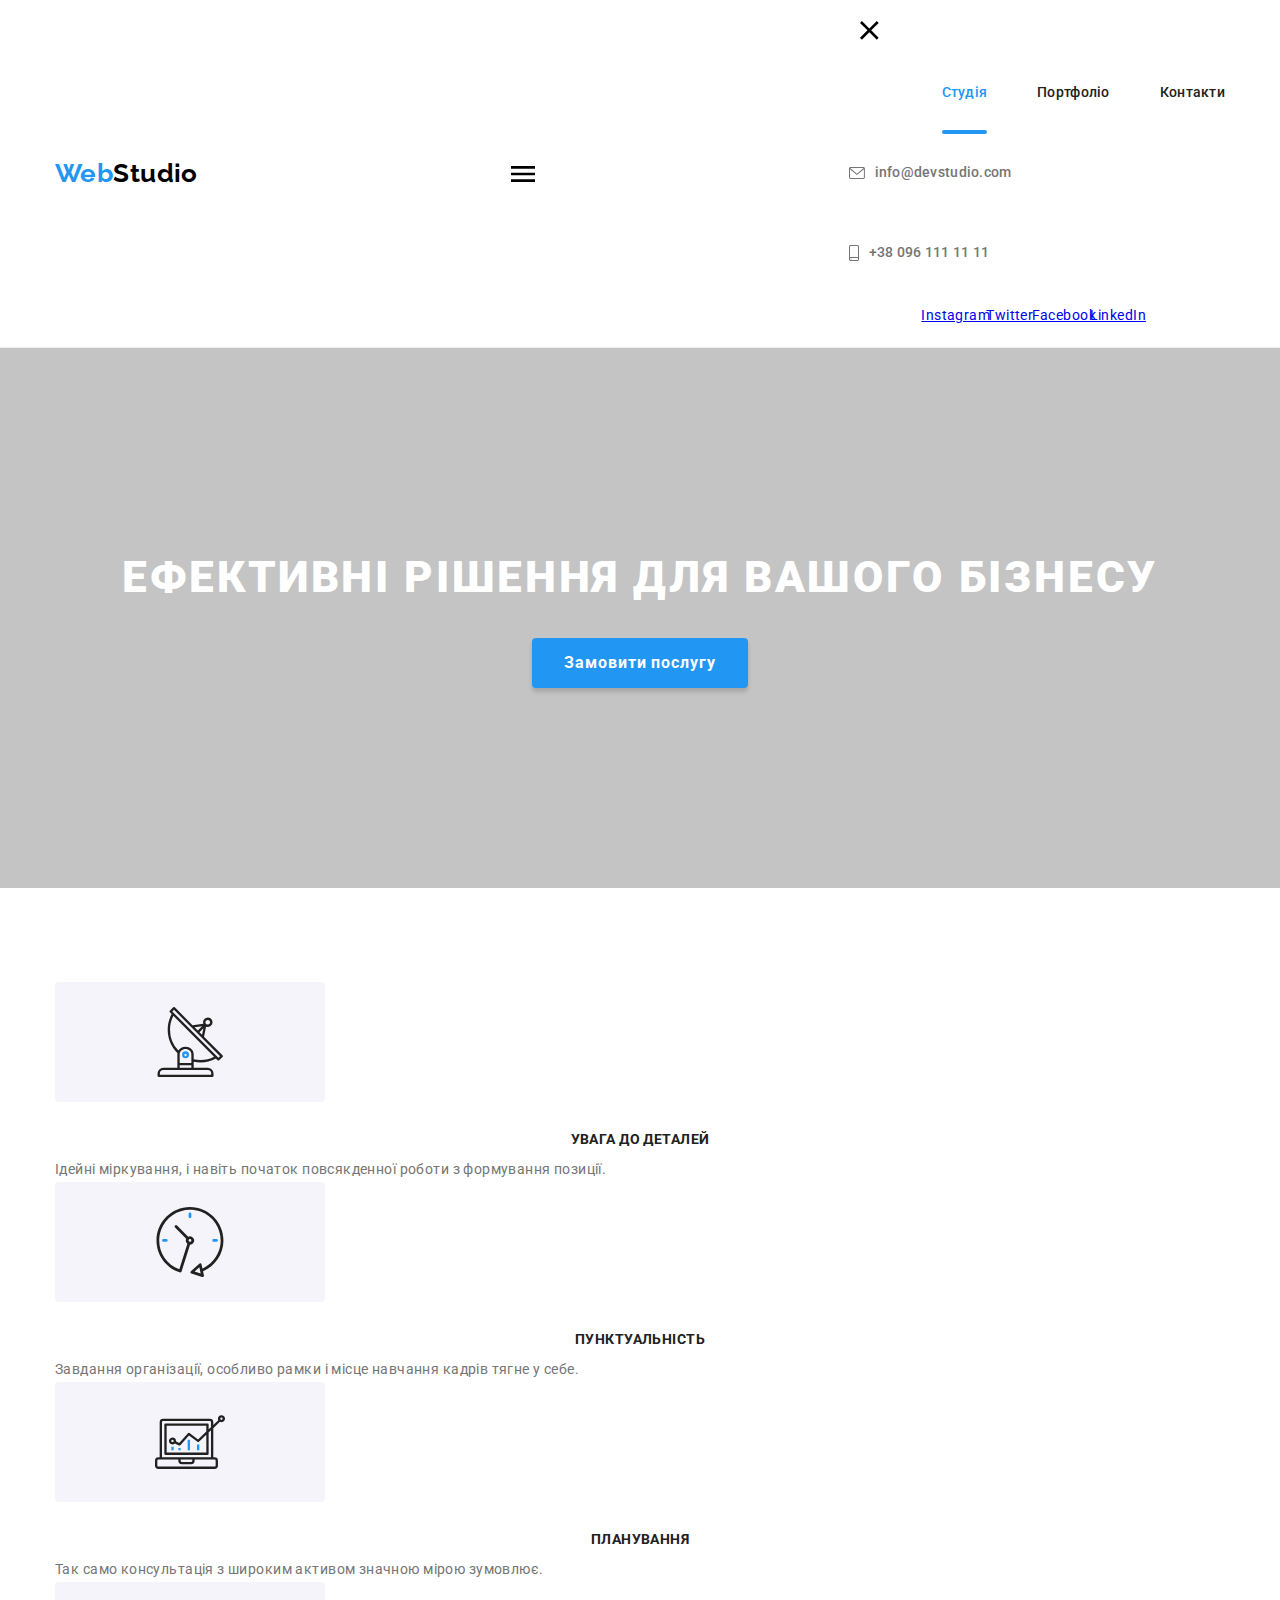
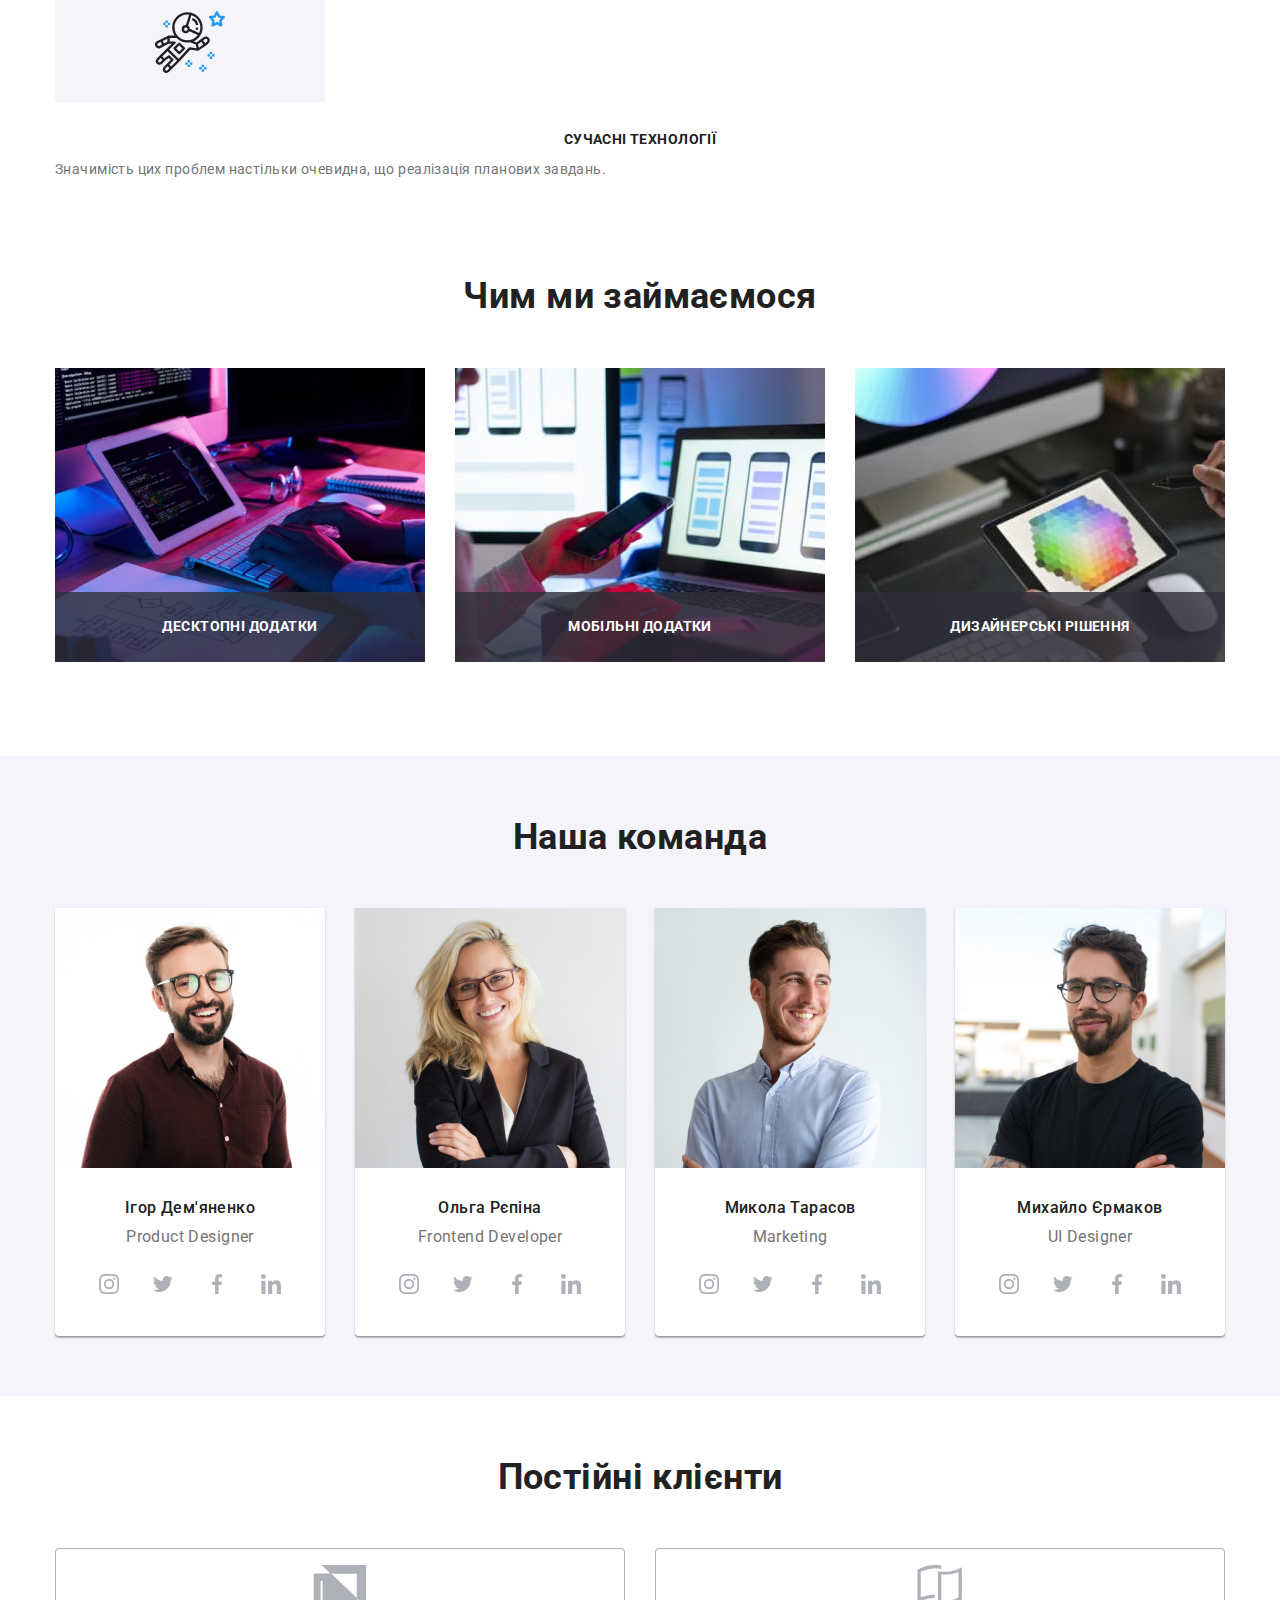
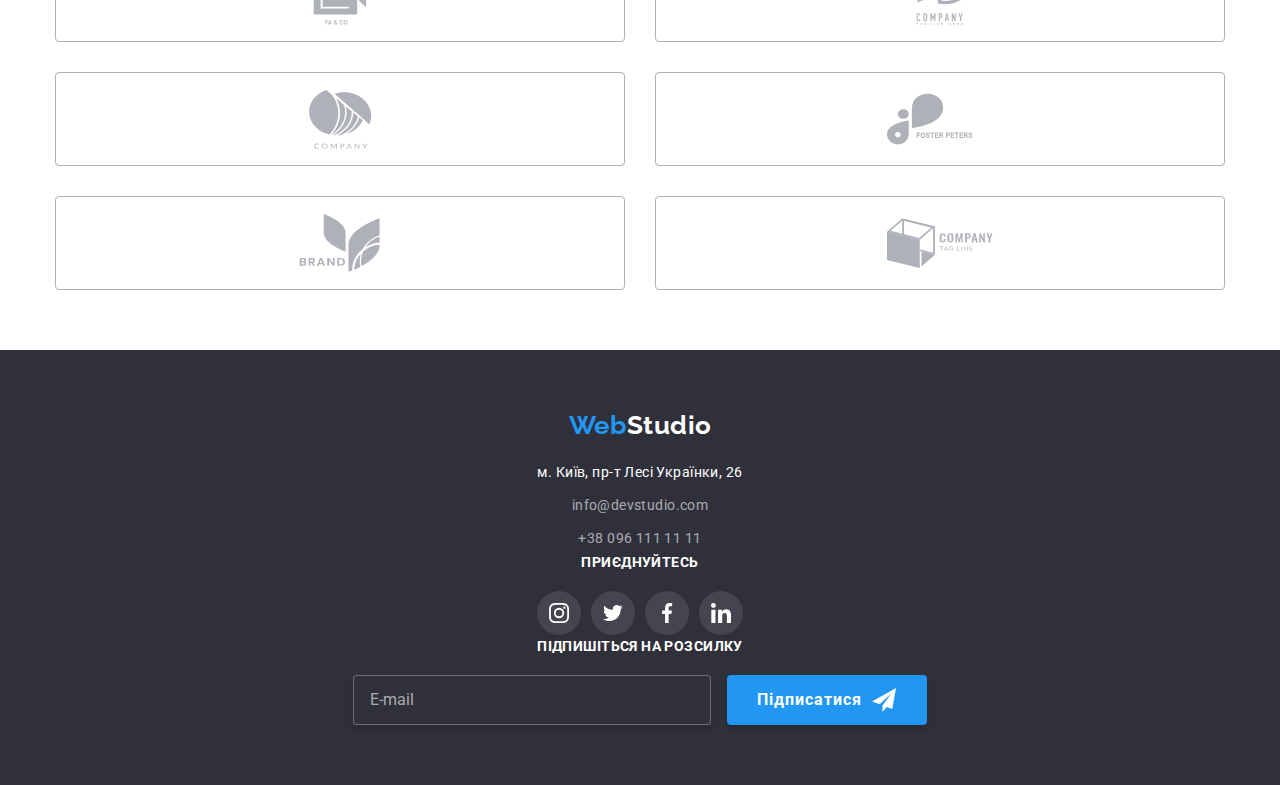
==== commit af7988bf: "update" ====
--- a/index.html
+++ b/index.html
@@ -24,15 +24,15 @@
         <a class="logo link" href="./index.html">
           <span class="logo__accent">Web</span>Studio
         </a>
-        <button class="button__menu js-open-menu js-close-menu" type="button" aria-disabled="false" aria-controls="mobile-menu">
+        <button class="button__menu" type="button" aria-disabled="false" aria-controls="mobile-menu">
           <svg class="button__icon" width="40" height="40">
             <use href="./images/icons.svg#icon-menu"></use>
           </svg>
         </button>
-        <div class="header__dropdown-menu js-menu-container" id="mobile-menu">
-          <button class="button__menu button__menu-close js-open-menu js-close-menu" type="button" aria-disabled="false" aria-controls="mobile-menu">
+        <div class="header__dropdown-menu" id="mobile-menu">
+          <button class="button__menu js-close-menu" type="button" aria-disabled="false" aria-controls="mobile-menu">
             <svg class="button__icon" width="40" height="40">
-              <use href="./images/icons.svg#icon-menu-close"></use>
+              <use href="./images/icons.svg#icon-close_menu"></use>
             </svg>
           </button>
           <nav class="nav">
--- a/css/main.min.css
+++ b/css/main.min.css
@@ -1 +1 @@
-body{background-color:#fff;color:#212121;font-family:"Roboto",sans-serif;font-size:14px;letter-spacing:.03em}.link{text-decoration:none}.list{list-style:none;margin:0;padding-left:0}.container{margin:0 auto;padding-left:15px;padding-right:15px}@media screen and (min-width: 480px){.container{width:480px}}@media screen and (min-width: 767px){.container{width:767px}}@media screen and (min-width: 1200px){.container{width:1200px}}.section{padding:60px 0}img{display:block;max-width:100%}h1,h2,h3,h4,h5,h6,p{margin:0}.visually-hidden{position:absolute;white-space:nowrap;width:1px;height:1px;overflow:hidden;padding:0;border:0;clip:rect(0 0 0 0);-webkit-clip-path:inset(50%);clip-path:inset(50%);margin:-1px}.clients-section__link,.social-list__link,.button-close,.checkbox{display:-webkit-box;display:-ms-flexbox;display:flex;-webkit-box-pack:center;-ms-flex-pack:center;justify-content:center;-webkit-box-align:center;-ms-flex-align:center;align-items:center}.backdrop.is-hidden{opacity:0;pointer-events:none}.backdrop{position:fixed;top:0;left:0;opacity:1;-webkit-transition:opacity 250ms cubic-bezier(0.4, 0, 0.2, 1) 250ms;transition:opacity 250ms cubic-bezier(0.4, 0, 0.2, 1) 250ms;width:100%;height:100%;background-color:rgba(0,0,0,.2)}.backdrop.is-hidden.modal{-webkit-transform:translate(-50%, -50%) scale(0.85);transform:translate(-50%, -50%) scale(0.85)}.modal{position:absolute;top:50%;left:50%;-webkit-transform:translate(-50%, -50%) scale(1);transform:translate(-50%, -50%) scale(1);-webkit-transition:scale 250ms cubic-bezier(0.4, 0, 0.2, 1);transition:scale 250ms cubic-bezier(0.4, 0, 0.2, 1);padding:40px;min-width:528px;min-height:581px;border-radius:4px;background-color:#fff;-webkit-box-shadow:0px 1px 3px rgba(0,0,0,.12),0px 1px 1px rgba(0,0,0,.14),0px 2px 1px rgba(0,0,0,.2);box-shadow:0px 1px 3px rgba(0,0,0,.12),0px 1px 1px rgba(0,0,0,.14),0px 2px 1px rgba(0,0,0,.2)}.modal__title{margin-top:0;margin-bottom:12px;font-weight:700;font-size:20px;line-height:1.15;text-align:center}.form__field{display:-webkit-box;display:-ms-flexbox;display:flex;-webkit-box-orient:vertical;-webkit-box-direction:normal;-ms-flex-direction:column;flex-direction:column;margin-bottom:10px}.form__field-textarea{margin-bottom:20px}.form__wrap{position:relative}.form__icon{position:absolute;top:50%;left:12px;-webkit-transform:translateY(-50%);transform:translateY(-50%);-webkit-transition:fill 250ms cubic-bezier(0.4, 0, 0.2, 1);transition:fill 250ms cubic-bezier(0.4, 0, 0.2, 1)}.form__label{margin-bottom:4px;cursor:pointer;font-size:12px;line-height:1.17;letter-spacing:.01em;color:#757575}.form__input,.form__textarea{outline:none;width:100%;height:40px;padding:0 0 0 42px;border-radius:4px;border-width:1px;border-style:solid;border-color:rgba(33,33,33,.2);-webkit-transition:border 250ms cubic-bezier(0.4, 0, 0.2, 1);transition:border 250ms cubic-bezier(0.4, 0, 0.2, 1)}.form__input:focus,.form__input:hover,.form__textarea:focus,.form__textarea:hover{border-color:#2196f3;cursor:pointer}.form__input:focus+.form__icon,.form__input:hover+.form__icon{fill:#2196f3}.form__textarea{resize:none;height:120px;padding:12px 16px;-webkit-transition:border 250ms cubic-bezier(0.4, 0, 0.2, 1);transition:border 250ms cubic-bezier(0.4, 0, 0.2, 1)}.form__textarea::-webkit-input-placeholder{font-size:12px;line-height:1.17;letter-spacing:.01em;color:rgba(117,117,117,.5)}.form__textarea::-moz-placeholder{font-size:12px;line-height:1.17;letter-spacing:.01em;color:rgba(117,117,117,.5)}.form__textarea:-ms-input-placeholder{font-size:12px;line-height:1.17;letter-spacing:.01em;color:rgba(117,117,117,.5)}.form__textarea::-ms-input-placeholder{font-size:12px;line-height:1.17;letter-spacing:.01em;color:rgba(117,117,117,.5)}.form__textarea::placeholder{font-size:12px;line-height:1.17;letter-spacing:.01em;color:rgba(117,117,117,.5)}.checkbox{margin-bottom:30px}.checkbox__label{display:-webkit-box;display:-ms-flexbox;display:flex;cursor:pointer}.checkbox__input:hover~.checkbox__iconWrap>.checkbox__uncheked,.checkbox__input:focus~.checkbox__iconWrap>.checkbox__uncheked{fill:#2196f3}.checkbox__desc{margin-right:5px;line-height:1.17;color:#757575}.checkbox__input:checked+.checkbox__iconWrap>.checkbox__cheked{opacity:1}.checkbox__input:checked+.checkbox__iconWrap>.checkbox__unchecked{opacity:0}.checkbox__iconWrap{position:relative;margin-right:8px}.checkbox__uncheked{opacity:1;-webkit-transition:opacity 250ms cubic-bezier(0.4, 0, 0.2, 1),fill 250ms cubic-bezier(0.4, 0, 0.2, 1);transition:opacity 250ms cubic-bezier(0.4, 0, 0.2, 1),fill 250ms cubic-bezier(0.4, 0, 0.2, 1)}.checkbox__cheked{position:absolute;top:0;left:0;opacity:0;-webkit-transition:opacity 250ms cubic-bezier(0.4, 0, 0.2, 1);transition:opacity 250ms cubic-bezier(0.4, 0, 0.2, 1)}.checkbox__input{position:absolute;white-space:nowrap;width:1px;height:1px;overflow:hidden;padding:0;border:0;clip:rect(0 0 0 0);-webkit-clip-path:inset(50%);clip-path:inset(50%);margin:-1px}.checkbox__link{line-height:1.17;color:#2196f3}.header{border-bottom:1px solid #ececec;padding:10px 0}.header__body{display:-webkit-box;display:-ms-flexbox;display:flex;-webkit-box-pack:justify;-ms-flex-pack:justify;justify-content:space-between;-webkit-box-align:center;-ms-flex-align:center;align-items:center}.header__dropdown-menu{display:none;position:fixed;bottom:0;left:0;-webkit-transform:translateY(-100%);transform:translateY(-100%);-webkit-transition:-webkit-transform 250ms cubic-bezier(0.4, 0, 0.2, 1);transition:-webkit-transform 250ms cubic-bezier(0.4, 0, 0.2, 1);transition:transform 250ms cubic-bezier(0.4, 0, 0.2, 1);transition:transform 250ms cubic-bezier(0.4, 0, 0.2, 1), -webkit-transform 250ms cubic-bezier(0.4, 0, 0.2, 1);width:100vw;height:100vw;padding-top:48px;padding-left:40px;background-color:#fff}.header__dropdown-menu.is-open{-webkit-transform:translateY(0);transform:translateY(0)}.logo{color:#000;font-family:"Raleway",sans-serif;font-weight:700;font-size:26px;line-height:1.2}.logo-white{display:block;margin-bottom:20px;color:#fff}.logo__accent{color:#2196f3}.nav{display:-webkit-box;display:-ms-flexbox;display:flex;-webkit-box-align:center;-ms-flex-align:center;align-items:center}.nav__list{display:-webkit-box;display:-ms-flexbox;display:flex;margin-left:93px}.nav__item:not(:last-child){margin-right:50px}.nav__link{display:block;padding-top:32px;padding-bottom:32px;color:#212121;font-weight:500;line-height:1.14;letter-spacing:.02em;-webkit-transition:color 250ms cubic-bezier(0.4, 0, 0.2, 1);transition:color 250ms cubic-bezier(0.4, 0, 0.2, 1)}.nav__link:hover,.nav__link:focus{color:#2196f3}.nav__link--current{position:relative;color:#2196f3}.nav__link--current::after{content:"";position:absolute;bottom:-1px;left:0;display:inline-block;width:100%;height:4px;background:#2196f3;border-radius:2px}.hero{padding:118px 0;margin-right:auto;margin-left:auto;background-position:center;background-repeat:no-repeat;background-size:cover;background-color:#c4c4c4;text-align:center}@media screen and (min-width: 1200px){.hero{padding:200px 0}}.hero__title{margin-bottom:30px;color:#fff;font-weight:900;font-size:26px;line-height:1.62;text-align:center;letter-spacing:.06em;text-transform:uppercase}@media screen and (min-width: 1200px){.hero__title{font-weight:900;font-size:44px;line-height:1.36}}.button{display:inline-block;border-width:0;border-style:none;border-color:rgba(0,0,0,0);border-radius:4px;padding:10px 32px;-webkit-box-shadow:0px 4px 4px rgba(0,0,0,.15);box-shadow:0px 4px 4px rgba(0,0,0,.15);background-color:#2196f3;color:#fff;font-family:inherit;font-weight:700;font-size:16px;line-height:1.88;letter-spacing:.06em;cursor:pointer;-webkit-transition:background-color 250ms cubic-bezier(0.4, 0, 0.2, 1);transition:background-color 250ms cubic-bezier(0.4, 0, 0.2, 1)}.button:hover,.button:focus{background-color:#188ce8}.button__icon{fill:currentColor;-webkit-transition:fill 250ms cubic-bezier(0.4, 0, 0.2, 1);transition:fill 250ms cubic-bezier(0.4, 0, 0.2, 1)}.button__menu{display:-webkit-inline-box;display:-ms-inline-flexbox;display:inline-flex;margin:0;padding:0;border:none;background-color:rgba(0,0,0,0)}.button__menu .button__menu-close{display:none}.button__menu.is-open .button__menu-close{display:block}.button__menu.is-open .button__menu{display:none}.button__menu:hover .button__icon,.button__menu:focus .button__icon{fill:#2196f3}.button-icon{display:-webkit-box;display:-ms-flexbox;display:flex;-webkit-box-pack:center;-ms-flex-pack:center;justify-content:center;-webkit-box-align:center;-ms-flex-align:center;align-items:center;gap:10px;padding:0;width:200px;height:50px}.button-close{position:absolute;top:8px;right:8px;-webkit-transition:fill 250ms cubic-bezier(0.4, 0, 0.2, 1);transition:fill 250ms cubic-bezier(0.4, 0, 0.2, 1);width:30px;height:30px;border-radius:50%;background:#fff;border-width:1px;border-style:solid;border-color:rgba(0,0,0,.1);cursor:pointer}.button-close:hover,.button-close:focus{fill:#2196f3}.button-filter{padding:6px 22px;background-color:#f5f4fa;color:#212121;font-family:inherit;font-weight:500;font-size:16px;line-height:1.63;-webkit-box-shadow:none;box-shadow:none;cursor:pointer;-webkit-transition:background-color 250ms cubic-bezier(0.4, 0, 0.2, 1),color 250ms cubic-bezier(0.4, 0, 0.2, 1),-webkit-box-shadow 250ms cubic-bezier(0.4, 0, 0.2, 1);transition:background-color 250ms cubic-bezier(0.4, 0, 0.2, 1),color 250ms cubic-bezier(0.4, 0, 0.2, 1),-webkit-box-shadow 250ms cubic-bezier(0.4, 0, 0.2, 1);transition:background-color 250ms cubic-bezier(0.4, 0, 0.2, 1),color 250ms cubic-bezier(0.4, 0, 0.2, 1),box-shadow 250ms cubic-bezier(0.4, 0, 0.2, 1);transition:background-color 250ms cubic-bezier(0.4, 0, 0.2, 1),color 250ms cubic-bezier(0.4, 0, 0.2, 1),box-shadow 250ms cubic-bezier(0.4, 0, 0.2, 1),-webkit-box-shadow 250ms cubic-bezier(0.4, 0, 0.2, 1)}.button-filter:hover,.button-filter:focus{background-color:#2196f3;color:#fff;-webkit-box-shadow:0px 3px 1px rgba(0,0,0,.1),0px 1px 2px rgba(0,0,0,.08),0px 2px 2px rgba(0,0,0,.12);box-shadow:0px 3px 1px rgba(0,0,0,.1),0px 1px 2px rgba(0,0,0,.08),0px 2px 2px rgba(0,0,0,.12)}.button-form{display:block;margin-left:auto;margin-right:auto;width:200px;height:50px}.benefits-section{padding:60px 0}@media screen and (min-width: 1200px){.benefits-section{padding:94px 0 47px 0}}@media screen and (max-width: 766px){.benefits-section__item:not(:last-child){margin-bottom:30px}}.benefits-section__wrap{width:100%;height:120px;padding:25px 190px;margin-bottom:30px;border-radius:4px;background:#f5f4fa}@media screen and (min-width: 1200px){.benefits-section__wrap{width:270px;height:120px;padding:25px 100px}}.benefits-section__title{margin-bottom:10px;font-weight:700;font-size:14px;line-height:1.14;text-align:center;text-transform:uppercase}@media screen and (max-width: 767px){.benefits-section__title{text-align:center}}.benefits-section__desc{color:#757575;line-height:1.71}@media screen and (max-width: 1199px){.activity-section{display:none}}@media screen and (min-width: 1200px){.activity-section{padding:47px 0 94px 0}.activity-section__list{display:-webkit-box;display:-ms-flexbox;display:flex;gap:30px}.activity-section__item{-ms-flex-preferred-size:calc((100% - 60px)/3);flex-basis:calc((100% - 60px)/3)}.activity-section__thumb{position:relative}.activity-section__title{position:absolute;width:100%;bottom:0;left:0;padding-top:27px;padding-bottom:27px;text-align:center;font-weight:700;font-size:14px;line-height:1.14;text-transform:uppercase;color:#fff;background-color:rgba(47,48,58,.8)}}.section-title{margin-bottom:30px;font-weight:700;font-size:28px;line-height:1.17;text-align:center}@media screen and (min-width: 1200px){.section-title{margin-bottom:50px;font-weight:700;font-size:36px;line-height:1.17}}.team-section{background-color:#f5f4fa}@media screen and (min-width: 1200px){.team-section__list{display:-webkit-box;display:-ms-flexbox;display:flex;text-align:center;gap:30px}}.team-section__item{background-color:#fff;-webkit-box-shadow:0px 1px 3px rgba(0,0,0,.12),0px 1px 1px rgba(0,0,0,.14),0px 2px 1px rgba(0,0,0,.2);box-shadow:0px 1px 3px rgba(0,0,0,.12),0px 1px 1px rgba(0,0,0,.14),0px 2px 1px rgba(0,0,0,.2);border-radius:0px 0px 4px 4px}@media screen and (min-width: 480px){.team-section__item{width:100%;height:auto}}@media screen and (max-width: 766px){.team-section__item{margin-bottom:30px}}@media screen and (min-width: 1200px){.team-section__item{-ms-flex-preferred-size:calc((100% - 90px)/4);flex-basis:calc((100% - 90px)/4)}}.team-section__title{margin-bottom:10px;font-weight:500;font-size:16px;line-height:1.19}.team-section__desc{margin-bottom:16px;color:#757575;font-size:16px;line-height:1.19}.social-list{display:-webkit-box;display:-ms-flexbox;display:flex;-webkit-box-pack:center;-ms-flex-pack:center;justify-content:center;gap:10px}.social-list__link{width:44px;height:44px;border-radius:50%;fill:#afb1b8;-webkit-transition:background-color 250ms cubic-bezier(0.4, 0, 0.2, 1),fill 250ms cubic-bezier(0.4, 0, 0.2, 1);transition:background-color 250ms cubic-bezier(0.4, 0, 0.2, 1),fill 250ms cubic-bezier(0.4, 0, 0.2, 1)}.social-list__link:hover,.social-list__link:focus{background-color:#2196f3;fill:#fff}.social-list__link-color{background:rgba(255,255,255,.1);fill:#fff;-webkit-transition:background 250ms cubic-bezier(0.4, 0, 0.2, 1);transition:background 250ms cubic-bezier(0.4, 0, 0.2, 1)}.social-list__link-color:hover,.social-list__link-color:focus{background:#2196f3}.clients-section__list{display:-webkit-box;display:-ms-flexbox;display:flex;-webkit-box-pack:center;-ms-flex-pack:center;justify-content:center;gap:30px}.clients-section__link{width:170px;height:92px;border-width:1px;border-style:solid;border-color:#afb1b8;border-radius:4px;fill:#afb1b8;-webkit-transition:fill 250ms cubic-bezier(0.4, 0, 0.2, 1),border 250ms cubic-bezier(0.4, 0, 0.2, 1);transition:fill 250ms cubic-bezier(0.4, 0, 0.2, 1),border 250ms cubic-bezier(0.4, 0, 0.2, 1)}.clients-section__link:hover,.clients-section__link:focus{fill:#2196f3;border-width:1px;border-style:solid;border-color:#2196f3}.footer{padding-top:60px;padding-bottom:60px;background-color:#2f303a;line-height:1.71}.footer__container{display:-webkit-box;display:-ms-flexbox;display:flex;-webkit-box-align:baseline;-ms-flex-align:baseline;align-items:baseline}.footer__wrap{margin-right:70px}.footer__wrap-center{margin-right:93px}.footer__wrap-end{margin-left:auto;margin-right:0}.footer__item{display:block}.footer__item:not(:first-child){margin-top:9px}.footer__location{color:#fff}.footer__contacts{color:rgba(255,255,255,.6);-webkit-transition:color 250ms cubic-bezier(0.4, 0, 0.2, 1);transition:color 250ms cubic-bezier(0.4, 0, 0.2, 1)}.footer__contacts:hover,.footer__contacts:focus{color:#2196f3}.footer__title{display:inline-block;font-weight:700;font-size:14px;line-height:1.14;text-transform:uppercase;color:#fff}.footer__title-margin{margin-bottom:20px}.footer__form{display:-webkit-box;display:-ms-flexbox;display:flex}.footer__input{outline:none;padding-left:16px;margin-right:12px;width:358px;height:50px;color:#fff;border-width:1px;border-style:solid;border-color:rgba(255,255,255,.3);border-radius:4px;-webkit-box-shadow:0px 4px 4px rgba(0,0,0,.15);box-shadow:0px 4px 4px rgba(0,0,0,.15);background:#2f303a;-webkit-transition:border 250ms cubic-bezier(0.4, 0, 0.2, 1);transition:border 250ms cubic-bezier(0.4, 0, 0.2, 1)}.footer__input:focus{border-width:1px;border-style:solid;border-color:#fff}.footer__input::-webkit-input-placeholder{font-size:16px;line-height:1.25;color:rgba(255,255,255,.6)}.footer__input::-moz-placeholder{font-size:16px;line-height:1.25;color:rgba(255,255,255,.6)}.footer__input:-ms-input-placeholder{font-size:16px;line-height:1.25;color:rgba(255,255,255,.6)}.footer__input::-ms-input-placeholder{font-size:16px;line-height:1.25;color:rgba(255,255,255,.6)}.footer__input::placeholder{font-size:16px;line-height:1.25;color:rgba(255,255,255,.6)}.footer__input:-webkit-autofill{-webkit-text-fill-color:#fff;-webkit-box-shadow:0 0 0 100px #2f303a inset;box-shadow:0 0 0 100px #2f303a inset}.filter{display:-webkit-box;display:-ms-flexbox;display:flex;-webkit-box-pack:center;-ms-flex-pack:center;justify-content:center;margin-bottom:50px;gap:8px}.projects-list{display:-webkit-box;display:-ms-flexbox;display:flex;-ms-flex-wrap:wrap;flex-wrap:wrap;gap:30px}.projects-item .link{display:block;-webkit-transition:-webkit-box-shadow 250ms cubic-bezier(0.4, 0, 0.2, 1);transition:-webkit-box-shadow 250ms cubic-bezier(0.4, 0, 0.2, 1);transition:box-shadow 250ms cubic-bezier(0.4, 0, 0.2, 1);transition:box-shadow 250ms cubic-bezier(0.4, 0, 0.2, 1), -webkit-box-shadow 250ms cubic-bezier(0.4, 0, 0.2, 1)}.projects-item .link:hover,.projects-item .link:focus{-webkit-box-shadow:0px 1px 1px rgba(0,0,0,.12),0px 4px 4px rgba(0,0,0,.06),1px 4px 6px rgba(0,0,0,.16);box-shadow:0px 1px 1px rgba(0,0,0,.12),0px 4px 4px rgba(0,0,0,.06),1px 4px 6px rgba(0,0,0,.16)}.project-thumb{position:relative;overflow:hidden}.project-thumb .overlay-desc{position:absolute;top:0;left:0;-webkit-transform:translateY(101%);transform:translateY(101%);-webkit-transition:-webkit-transform 250ms cubic-bezier(0.4, 0, 0.2, 1);transition:-webkit-transform 250ms cubic-bezier(0.4, 0, 0.2, 1);transition:transform 250ms cubic-bezier(0.4, 0, 0.2, 1);transition:transform 250ms cubic-bezier(0.4, 0, 0.2, 1), -webkit-transform 250ms cubic-bezier(0.4, 0, 0.2, 1);padding:63px 24px;height:100%;font-size:18px;line-height:1.6;color:#fff;background-color:rgba(33,150,243,.9)}.project-thumb:hover .overlay-desc{-webkit-transform:translateY(0);transform:translateY(0)}.project-title{margin-bottom:4px;color:#212121;font-size:18px;line-height:2;letter-spacing:.06em}.project-desc{color:#757575;font-size:16px;line-height:1.88}.project-container{padding:20px 24px;border-right:1px solid #eee;border-bottom:1px solid #eee;border-left:1px solid #eee}/*# sourceMappingURL=main.min.css.map */+body{background-color:#fff;color:#212121;font-family:"Roboto",sans-serif;font-size:14px;letter-spacing:.03em}.link{text-decoration:none}.list{list-style:none;margin:0;padding-left:0}.container{margin:0 auto;padding-left:15px;padding-right:15px}@media screen and (min-width: 480px){.container{width:480px}}@media screen and (min-width: 767px){.container{width:767px}}@media screen and (min-width: 1200px){.container{width:1200px}}.section{padding:60px 0}img{display:block;max-width:100%}h1,h2,h3,h4,h5,h6,p{margin:0}.visually-hidden{position:absolute;white-space:nowrap;width:1px;height:1px;overflow:hidden;padding:0;border:0;clip:rect(0 0 0 0);-webkit-clip-path:inset(50%);clip-path:inset(50%);margin:-1px}.clients-section__link,.social-list__link,.button-close,.checkbox{display:-webkit-box;display:-ms-flexbox;display:flex;-webkit-box-pack:center;-ms-flex-pack:center;justify-content:center;-webkit-box-align:center;-ms-flex-align:center;align-items:center}.backdrop.is-hidden{opacity:0;pointer-events:none}.backdrop{position:fixed;top:0;left:0;opacity:1;-webkit-transition:opacity 250ms cubic-bezier(0.4, 0, 0.2, 1) 250ms;transition:opacity 250ms cubic-bezier(0.4, 0, 0.2, 1) 250ms;width:100%;height:100%;background-color:rgba(0,0,0,.2)}.backdrop.is-hidden.modal{-webkit-transform:translate(-50%, -50%) scale(0.85);transform:translate(-50%, -50%) scale(0.85)}.modal{position:absolute;top:50%;left:50%;-webkit-transform:translate(-50%, -50%) scale(1);transform:translate(-50%, -50%) scale(1);-webkit-transition:scale 250ms cubic-bezier(0.4, 0, 0.2, 1);transition:scale 250ms cubic-bezier(0.4, 0, 0.2, 1);padding:40px;min-width:528px;min-height:581px;border-radius:4px;background-color:#fff;-webkit-box-shadow:0px 1px 3px rgba(0,0,0,.12),0px 1px 1px rgba(0,0,0,.14),0px 2px 1px rgba(0,0,0,.2);box-shadow:0px 1px 3px rgba(0,0,0,.12),0px 1px 1px rgba(0,0,0,.14),0px 2px 1px rgba(0,0,0,.2)}.modal__title{margin-top:0;margin-bottom:12px;font-weight:700;font-size:20px;line-height:1.15;text-align:center}.form__field{display:-webkit-box;display:-ms-flexbox;display:flex;-webkit-box-orient:vertical;-webkit-box-direction:normal;-ms-flex-direction:column;flex-direction:column;margin-bottom:10px}.form__field-textarea{margin-bottom:20px}.form__wrap{position:relative}.form__icon{position:absolute;top:50%;left:12px;-webkit-transform:translateY(-50%);transform:translateY(-50%);-webkit-transition:fill 250ms cubic-bezier(0.4, 0, 0.2, 1);transition:fill 250ms cubic-bezier(0.4, 0, 0.2, 1)}.form__label{margin-bottom:4px;cursor:pointer;font-size:12px;line-height:1.17;letter-spacing:.01em;color:#757575}.form__input,.form__textarea{outline:none;width:100%;height:40px;padding:0 0 0 42px;border-radius:4px;border-width:1px;border-style:solid;border-color:rgba(33,33,33,.2);-webkit-transition:border 250ms cubic-bezier(0.4, 0, 0.2, 1);transition:border 250ms cubic-bezier(0.4, 0, 0.2, 1)}.form__input:focus,.form__input:hover,.form__textarea:focus,.form__textarea:hover{border-color:#2196f3;cursor:pointer}.form__input:focus+.form__icon,.form__input:hover+.form__icon{fill:#2196f3}.form__textarea{resize:none;height:120px;padding:12px 16px;-webkit-transition:border 250ms cubic-bezier(0.4, 0, 0.2, 1);transition:border 250ms cubic-bezier(0.4, 0, 0.2, 1)}.form__textarea::-webkit-input-placeholder{font-size:12px;line-height:1.17;letter-spacing:.01em;color:rgba(117,117,117,.5)}.form__textarea::-moz-placeholder{font-size:12px;line-height:1.17;letter-spacing:.01em;color:rgba(117,117,117,.5)}.form__textarea:-ms-input-placeholder{font-size:12px;line-height:1.17;letter-spacing:.01em;color:rgba(117,117,117,.5)}.form__textarea::-ms-input-placeholder{font-size:12px;line-height:1.17;letter-spacing:.01em;color:rgba(117,117,117,.5)}.form__textarea::placeholder{font-size:12px;line-height:1.17;letter-spacing:.01em;color:rgba(117,117,117,.5)}.checkbox{margin-bottom:30px}.checkbox__label{display:-webkit-box;display:-ms-flexbox;display:flex;cursor:pointer}.checkbox__input:hover~.checkbox__iconWrap>.checkbox__uncheked,.checkbox__input:focus~.checkbox__iconWrap>.checkbox__uncheked{fill:#2196f3}.checkbox__desc{margin-right:5px;line-height:1.17;color:#757575}.checkbox__input:checked+.checkbox__iconWrap>.checkbox__cheked{opacity:1}.checkbox__input:checked+.checkbox__iconWrap>.checkbox__unchecked{opacity:0}.checkbox__iconWrap{position:relative;margin-right:8px}.checkbox__uncheked{opacity:1;-webkit-transition:opacity 250ms cubic-bezier(0.4, 0, 0.2, 1),fill 250ms cubic-bezier(0.4, 0, 0.2, 1);transition:opacity 250ms cubic-bezier(0.4, 0, 0.2, 1),fill 250ms cubic-bezier(0.4, 0, 0.2, 1)}.checkbox__cheked{position:absolute;top:0;left:0;opacity:0;-webkit-transition:opacity 250ms cubic-bezier(0.4, 0, 0.2, 1);transition:opacity 250ms cubic-bezier(0.4, 0, 0.2, 1)}.checkbox__input{position:absolute;white-space:nowrap;width:1px;height:1px;overflow:hidden;padding:0;border:0;clip:rect(0 0 0 0);-webkit-clip-path:inset(50%);clip-path:inset(50%);margin:-1px}.checkbox__link{line-height:1.17;color:#2196f3}.header{border-bottom:1px solid #ececec;padding:10px 0}.header__body{display:-webkit-box;display:-ms-flexbox;display:flex;-webkit-box-pack:justify;-ms-flex-pack:justify;justify-content:space-between;-webkit-box-align:center;-ms-flex-align:center;align-items:center}.header__contact{display:-webkit-box;display:-ms-flexbox;display:flex;-webkit-box-align:center;-ms-flex-align:center;align-items:center;padding-top:32px;padding-bottom:32px;color:#757575;font-weight:500;line-height:1.14;letter-spacing:.02em;-webkit-transition:color 250ms cubic-bezier(0.4, 0, 0.2, 1);transition:color 250ms cubic-bezier(0.4, 0, 0.2, 1)}.header__contact:hover,.header__contact:focus{color:#2196f3}.header__icon{margin-right:10px;fill:currentColor;-webkit-transition:fill 250ms cubic-bezier(0.4, 0, 0.2, 1);transition:fill 250ms cubic-bezier(0.4, 0, 0.2, 1)}.header__contact:hover .header__icon{fill:currentColor}.logo{color:#000;font-family:"Raleway",sans-serif;font-weight:700;font-size:26px;line-height:1.2}.logo-white{display:block;margin-bottom:20px;color:#fff}.logo__accent{color:#2196f3}.nav{display:-webkit-box;display:-ms-flexbox;display:flex;-webkit-box-align:center;-ms-flex-align:center;align-items:center}.nav__list{display:-webkit-box;display:-ms-flexbox;display:flex;margin-left:93px}.nav__item:not(:last-child){margin-right:50px}.nav__link{display:block;padding-top:32px;padding-bottom:32px;color:#212121;font-weight:500;line-height:1.14;letter-spacing:.02em;-webkit-transition:color 250ms cubic-bezier(0.4, 0, 0.2, 1);transition:color 250ms cubic-bezier(0.4, 0, 0.2, 1)}.nav__link:hover,.nav__link:focus{color:#2196f3}.nav__link--current{position:relative;color:#2196f3}.nav__link--current::after{content:"";position:absolute;bottom:-1px;left:0;display:inline-block;width:100%;height:4px;background:#2196f3;border-radius:2px}.hero{padding:118px 0;margin-right:auto;margin-left:auto;background-position:center;background-repeat:no-repeat;background-size:cover;background-color:#c4c4c4;text-align:center}@media screen and (min-width: 1200px){.hero{padding:200px 0}}.hero__title{margin-bottom:30px;color:#fff;font-weight:900;font-size:26px;line-height:1.62;text-align:center;letter-spacing:.06em;text-transform:uppercase}@media screen and (min-width: 1200px){.hero__title{font-weight:900;font-size:44px;line-height:1.36}}.button{display:inline-block;border-width:0;border-style:none;border-color:rgba(0,0,0,0);border-radius:4px;padding:10px 32px;-webkit-box-shadow:0px 4px 4px rgba(0,0,0,.15);box-shadow:0px 4px 4px rgba(0,0,0,.15);background-color:#2196f3;color:#fff;font-family:inherit;font-weight:700;font-size:16px;line-height:1.88;letter-spacing:.06em;cursor:pointer;-webkit-transition:background-color 250ms cubic-bezier(0.4, 0, 0.2, 1);transition:background-color 250ms cubic-bezier(0.4, 0, 0.2, 1)}.button:hover,.button:focus{background-color:#188ce8}.button__icon{fill:currentColor;-webkit-transition:fill 250ms cubic-bezier(0.4, 0, 0.2, 1);transition:fill 250ms cubic-bezier(0.4, 0, 0.2, 1)}.button__menu{display:-webkit-inline-box;display:-ms-inline-flexbox;display:inline-flex;margin:0;padding:0;border:none;background-color:rgba(0,0,0,0)}.button__menu:hover .button__icon,.button__menu:focus .button__icon{fill:#2196f3}.button-icon{display:-webkit-inline-box;display:-ms-inline-flexbox;display:inline-flex;-webkit-box-pack:center;-ms-flex-pack:center;justify-content:center;-webkit-box-align:center;-ms-flex-align:center;align-items:center;gap:10px;padding:0;width:200px;height:50px}.button-close{position:absolute;top:8px;right:8px;-webkit-transition:fill 250ms cubic-bezier(0.4, 0, 0.2, 1);transition:fill 250ms cubic-bezier(0.4, 0, 0.2, 1);width:30px;height:30px;border-radius:50%;background:#fff;border-width:1px;border-style:solid;border-color:rgba(0,0,0,.1);cursor:pointer}.button-close:hover,.button-close:focus{fill:#2196f3}.button-filter{padding:6px 22px;background-color:#f5f4fa;color:#212121;font-family:inherit;font-weight:500;font-size:16px;line-height:1.63;-webkit-box-shadow:none;box-shadow:none;cursor:pointer;-webkit-transition:background-color 250ms cubic-bezier(0.4, 0, 0.2, 1),color 250ms cubic-bezier(0.4, 0, 0.2, 1),-webkit-box-shadow 250ms cubic-bezier(0.4, 0, 0.2, 1);transition:background-color 250ms cubic-bezier(0.4, 0, 0.2, 1),color 250ms cubic-bezier(0.4, 0, 0.2, 1),-webkit-box-shadow 250ms cubic-bezier(0.4, 0, 0.2, 1);transition:background-color 250ms cubic-bezier(0.4, 0, 0.2, 1),color 250ms cubic-bezier(0.4, 0, 0.2, 1),box-shadow 250ms cubic-bezier(0.4, 0, 0.2, 1);transition:background-color 250ms cubic-bezier(0.4, 0, 0.2, 1),color 250ms cubic-bezier(0.4, 0, 0.2, 1),box-shadow 250ms cubic-bezier(0.4, 0, 0.2, 1),-webkit-box-shadow 250ms cubic-bezier(0.4, 0, 0.2, 1)}.button-filter:hover,.button-filter:focus{background-color:#2196f3;color:#fff;-webkit-box-shadow:0px 3px 1px rgba(0,0,0,.1),0px 1px 2px rgba(0,0,0,.08),0px 2px 2px rgba(0,0,0,.12);box-shadow:0px 3px 1px rgba(0,0,0,.1),0px 1px 2px rgba(0,0,0,.08),0px 2px 2px rgba(0,0,0,.12)}.button-form{display:-webkit-inline-box;display:-ms-inline-flexbox;display:inline-flex;margin-left:auto;margin-right:auto;width:200px;height:50px}.benefits-section{padding:60px 0}@media screen and (min-width: 1200px){.benefits-section{padding:94px 0 47px 0}}@media screen and (max-width: 766px){.benefits-section__item:not(:last-child){margin-bottom:30px}}.benefits-section__wrap{width:100%;height:120px;padding:25px 190px;margin-bottom:30px;border-radius:4px;background:#f5f4fa}@media screen and (min-width: 1200px){.benefits-section__wrap{width:270px;height:120px;padding:25px 100px}}.benefits-section__title{margin-bottom:10px;font-weight:700;font-size:14px;line-height:1.14;text-align:center;text-transform:uppercase}@media screen and (max-width: 767px){.benefits-section__title{text-align:center}}.benefits-section__desc{color:#757575;line-height:1.71}@media screen and (max-width: 1199px){.activity-section{display:none}}@media screen and (min-width: 1200px){.activity-section{padding:47px 0 94px 0}.activity-section__list{display:-webkit-box;display:-ms-flexbox;display:flex;gap:30px}.activity-section__item{-ms-flex-preferred-size:calc((100% - 60px)/3);flex-basis:calc((100% - 60px)/3)}.activity-section__thumb{position:relative}.activity-section__title{position:absolute;width:100%;bottom:0;left:0;padding-top:27px;padding-bottom:27px;text-align:center;font-weight:700;font-size:14px;line-height:1.14;text-transform:uppercase;color:#fff;background-color:rgba(47,48,58,.8)}}.section-title{margin-bottom:30px;font-weight:700;font-size:28px;line-height:1.17;text-align:center}@media screen and (min-width: 1200px){.section-title{margin-bottom:50px;font-weight:700;font-size:36px;line-height:1.17}}.team-section{background-color:#f5f4fa}@media screen and (min-width: 1200px){.team-section__list{display:-webkit-box;display:-ms-flexbox;display:flex;text-align:center;gap:30px}}.team-section__item{background-color:#fff;-webkit-box-shadow:0px 1px 3px rgba(0,0,0,.12),0px 1px 1px rgba(0,0,0,.14),0px 2px 1px rgba(0,0,0,.2);box-shadow:0px 1px 3px rgba(0,0,0,.12),0px 1px 1px rgba(0,0,0,.14),0px 2px 1px rgba(0,0,0,.2);border-radius:0px 0px 4px 4px}@media screen and (min-width: 480px){.team-section__item{width:100%;height:auto}}@media screen and (max-width: 766px){.team-section__item{margin-bottom:30px}}@media screen and (min-width: 1200px){.team-section__item{-ms-flex-preferred-size:calc((100% - 90px)/4);flex-basis:calc((100% - 90px)/4)}}.team-section__container{text-align:center;padding-top:30px;padding-bottom:24px}@media screen and (min-width: 1200px){.team-section__container{padding-bottom:30px}}.team-section__title{margin-bottom:10px;font-weight:500;font-size:16px;line-height:1.19}.team-section__desc{margin-bottom:16px;color:#757575;font-size:16px;line-height:1.19}.social-list{display:-webkit-box;display:-ms-flexbox;display:flex;-webkit-box-pack:center;-ms-flex-pack:center;justify-content:center;gap:10px}.social-list__link{width:44px;height:44px;border-radius:50%;fill:#afb1b8;-webkit-transition:background-color 250ms cubic-bezier(0.4, 0, 0.2, 1),fill 250ms cubic-bezier(0.4, 0, 0.2, 1);transition:background-color 250ms cubic-bezier(0.4, 0, 0.2, 1),fill 250ms cubic-bezier(0.4, 0, 0.2, 1)}.social-list__link:hover,.social-list__link:focus{background-color:#2196f3;fill:#fff}.social-list__link-color{background:rgba(255,255,255,.1);fill:#fff;-webkit-transition:background 250ms cubic-bezier(0.4, 0, 0.2, 1);transition:background 250ms cubic-bezier(0.4, 0, 0.2, 1)}.social-list__link-color:hover,.social-list__link-color:focus{background:#2196f3}.clients-section__list{display:-webkit-box;display:-ms-flexbox;display:flex;-ms-flex-wrap:wrap;flex-wrap:wrap;gap:30px}.clients-section__item{-ms-flex-preferred-size:calc((100% - 30px)/2);flex-basis:calc((100% - 30px)/2)}.clients-section__link{padding-top:16px;padding-bottom:16px;border-width:1px;border-style:solid;border-color:#afb1b8;border-radius:4px;fill:#afb1b8;-webkit-transition:fill 250ms cubic-bezier(0.4, 0, 0.2, 1),border 250ms cubic-bezier(0.4, 0, 0.2, 1);transition:fill 250ms cubic-bezier(0.4, 0, 0.2, 1),border 250ms cubic-bezier(0.4, 0, 0.2, 1)}.clients-section__link:hover,.clients-section__link:focus{fill:#2196f3;border-width:1px;border-style:solid;border-color:#2196f3}.footer{text-align:center;padding-top:60px;padding-bottom:60px;background-color:#2f303a;line-height:1.71}@media screen and (max-width: 766px){.footer__wrap:not(:last-child){margin-bottom:60px}}.footer__wrap{-webkit-box-align:center;-ms-flex-align:center;align-items:center}.footer__item{display:block}.footer__item:not(:first-child){margin-top:8px}@media screen and (min-width: 1200px){.footer__item:not(:first-child){margin-top:9px}}.footer__location{color:#fff}.footer__contacts{color:rgba(255,255,255,.6);-webkit-transition:color 250ms cubic-bezier(0.4, 0, 0.2, 1);transition:color 250ms cubic-bezier(0.4, 0, 0.2, 1)}.footer__contacts:hover,.footer__contacts:focus{color:#2196f3}.footer__title{display:inline-block;font-weight:700;font-size:14px;line-height:1.14;text-transform:uppercase;color:#fff}.footer__title-margin{margin-bottom:20px}.footer__input{outline:none;padding-left:16px;width:100%;height:50px;color:#fff;border-width:1px;border-style:solid;border-color:rgba(255,255,255,.3);border-radius:4px;-webkit-box-shadow:0px 4px 4px rgba(0,0,0,.15);box-shadow:0px 4px 4px rgba(0,0,0,.15);background:#2f303a;-webkit-transition:border 250ms cubic-bezier(0.4, 0, 0.2, 1);transition:border 250ms cubic-bezier(0.4, 0, 0.2, 1)}.footer__input:focus{border-width:1px;border-style:solid;border-color:#fff}.footer__input::-webkit-input-placeholder{font-size:16px;line-height:1.25;color:rgba(255,255,255,.6)}.footer__input::-moz-placeholder{font-size:16px;line-height:1.25;color:rgba(255,255,255,.6)}.footer__input:-ms-input-placeholder{font-size:16px;line-height:1.25;color:rgba(255,255,255,.6)}.footer__input::-ms-input-placeholder{font-size:16px;line-height:1.25;color:rgba(255,255,255,.6)}.footer__input::placeholder{font-size:16px;line-height:1.25;color:rgba(255,255,255,.6)}@media screen and (max-width: 1199px){.footer__input{margin-bottom:20px}}@media screen and (min-width: 1200px){.footer__input{margin-right:12px;width:358px;height:50px}}.footer__input:-webkit-autofill{-webkit-text-fill-color:#fff;-webkit-box-shadow:0 0 0 100px #2f303a inset;box-shadow:0 0 0 100px #2f303a inset}.filter{display:-webkit-box;display:-ms-flexbox;display:flex;-webkit-box-pack:center;-ms-flex-pack:center;justify-content:center;margin-bottom:50px;gap:8px}.projects-list{display:-webkit-box;display:-ms-flexbox;display:flex;-ms-flex-wrap:wrap;flex-wrap:wrap;gap:30px}.projects-item .link{display:block;-webkit-transition:-webkit-box-shadow 250ms cubic-bezier(0.4, 0, 0.2, 1);transition:-webkit-box-shadow 250ms cubic-bezier(0.4, 0, 0.2, 1);transition:box-shadow 250ms cubic-bezier(0.4, 0, 0.2, 1);transition:box-shadow 250ms cubic-bezier(0.4, 0, 0.2, 1), -webkit-box-shadow 250ms cubic-bezier(0.4, 0, 0.2, 1)}.projects-item .link:hover,.projects-item .link:focus{-webkit-box-shadow:0px 1px 1px rgba(0,0,0,.12),0px 4px 4px rgba(0,0,0,.06),1px 4px 6px rgba(0,0,0,.16);box-shadow:0px 1px 1px rgba(0,0,0,.12),0px 4px 4px rgba(0,0,0,.06),1px 4px 6px rgba(0,0,0,.16)}.project-thumb{position:relative;overflow:hidden}.project-thumb .overlay-desc{position:absolute;top:0;left:0;-webkit-transform:translateY(101%);transform:translateY(101%);-webkit-transition:-webkit-transform 250ms cubic-bezier(0.4, 0, 0.2, 1);transition:-webkit-transform 250ms cubic-bezier(0.4, 0, 0.2, 1);transition:transform 250ms cubic-bezier(0.4, 0, 0.2, 1);transition:transform 250ms cubic-bezier(0.4, 0, 0.2, 1), -webkit-transform 250ms cubic-bezier(0.4, 0, 0.2, 1);padding:63px 24px;height:100%;font-size:18px;line-height:1.6;color:#fff;background-color:rgba(33,150,243,.9)}.project-thumb:hover .overlay-desc{-webkit-transform:translateY(0);transform:translateY(0)}.project-title{margin-bottom:4px;color:#212121;font-size:18px;line-height:2;letter-spacing:.06em}.project-desc{color:#757575;font-size:16px;line-height:1.88}.project-container{padding:20px 24px;border-right:1px solid #eee;border-bottom:1px solid #eee;border-left:1px solid #eee}/*# sourceMappingURL=main.min.css.map */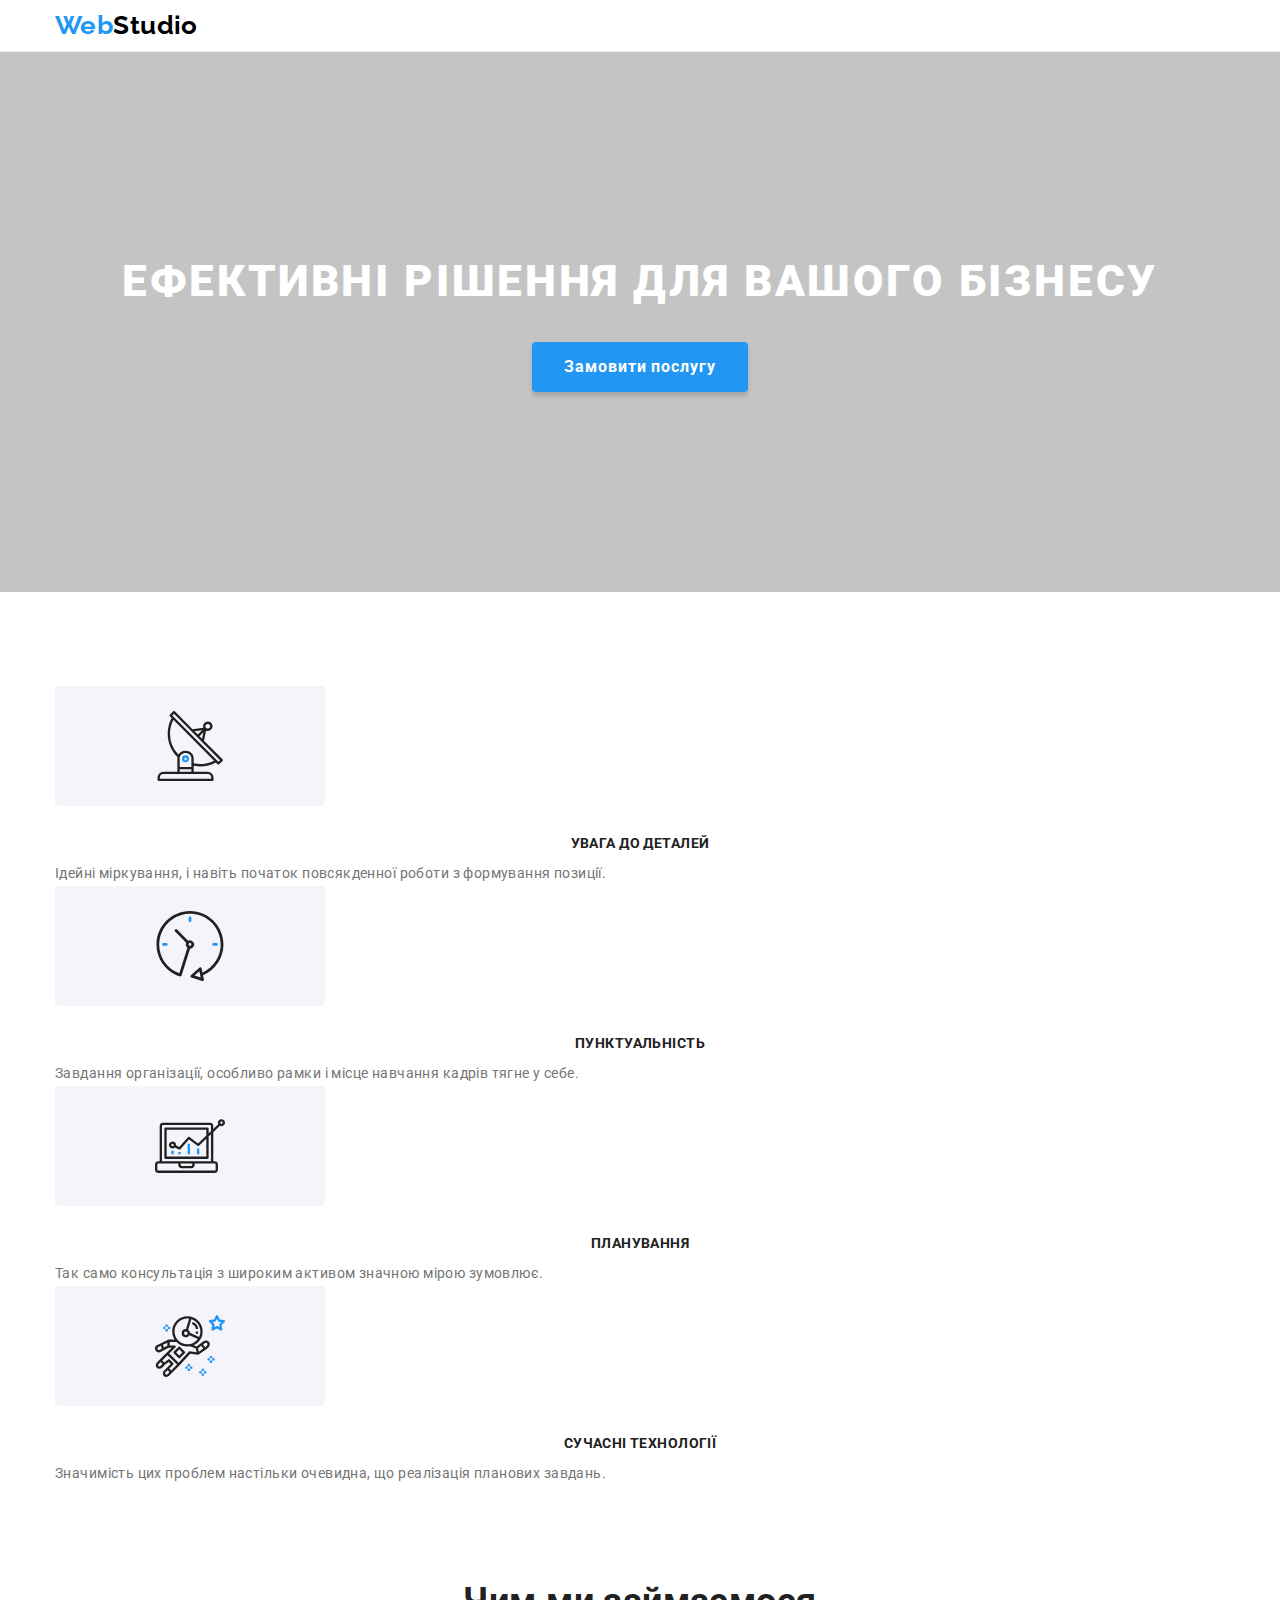
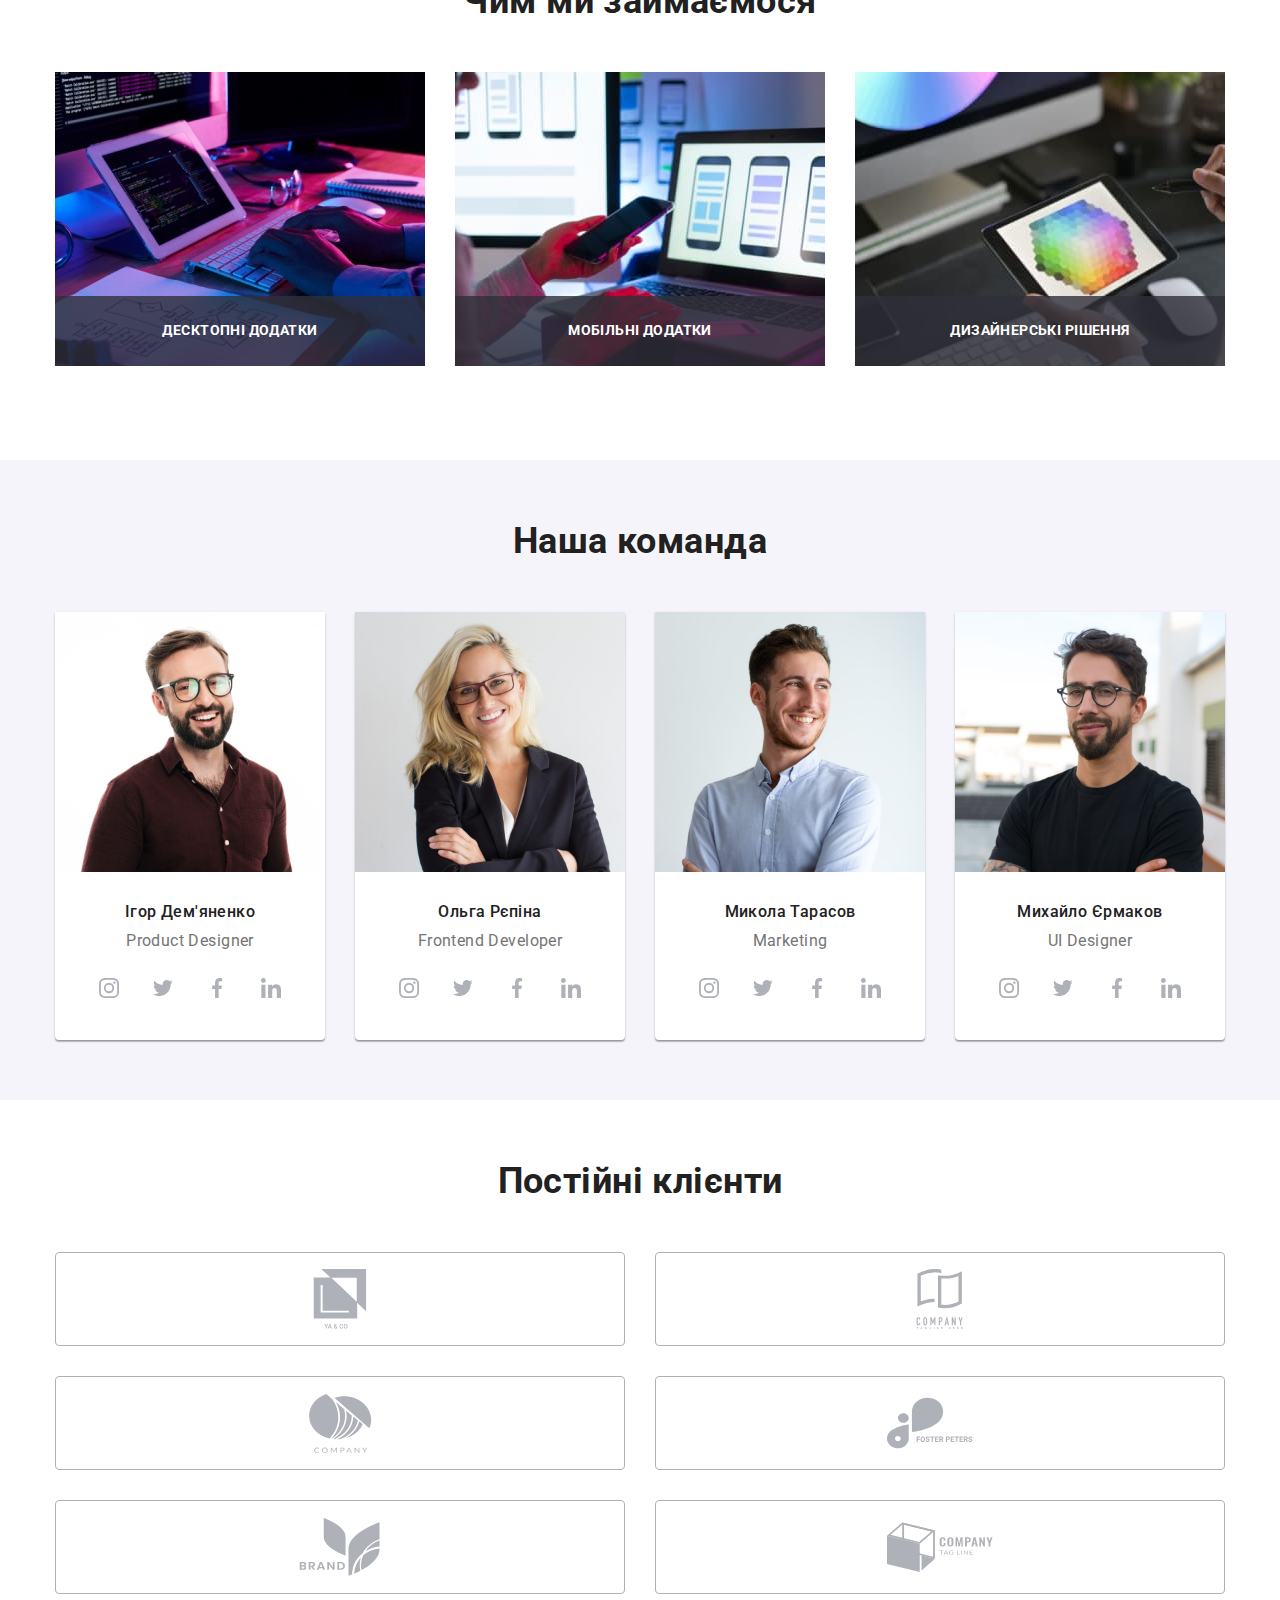
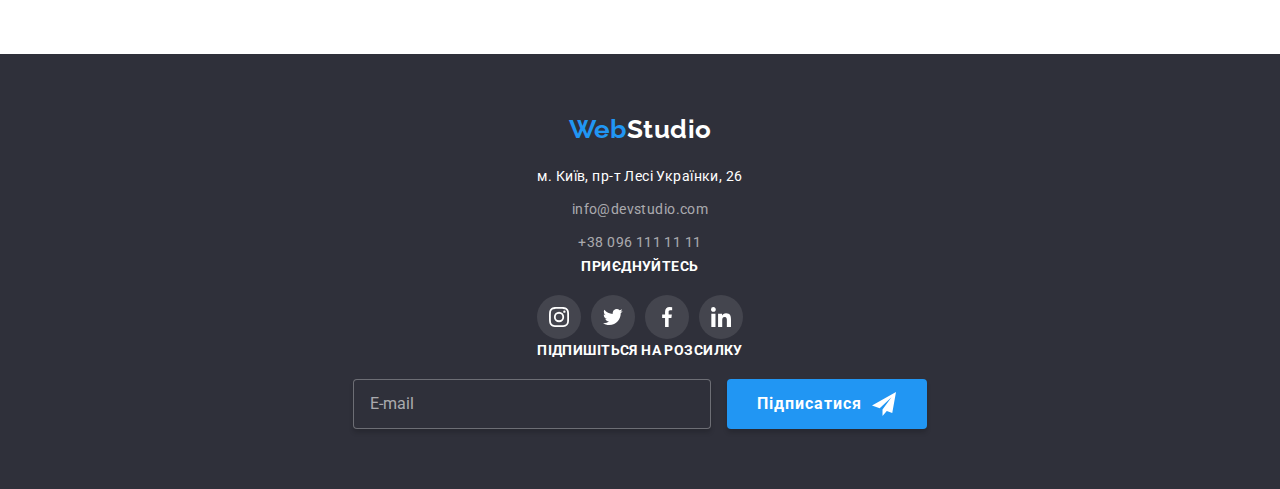
==== commit fde149dc: "Update" ====
--- a/index.html
+++ b/index.html
@@ -24,12 +24,12 @@
         <a class="logo link" href="./index.html">
           <span class="logo__accent">Web</span>Studio
         </a>
-        <button class="button__menu" type="button" aria-disabled="false" aria-controls="mobile-menu">
+        <button class="button__menu js-open-menu" type="button" aria-disabled="false" aria-controls="mobile-menu">
           <svg class="button__icon" width="40" height="40">
             <use href="./images/icons.svg#icon-menu"></use>
           </svg>
         </button>
-        <div class="header__dropdown-menu" id="mobile-menu">
+        <div class="header__dropdown-menu js-menu-container" id="mobile-menu">
           <button class="button__menu js-close-menu" type="button" aria-disabled="false" aria-controls="mobile-menu">
             <svg class="button__icon" width="40" height="40">
               <use href="./images/icons.svg#icon-close_menu"></use>
@@ -52,6 +52,13 @@
           </nav>
           <ul class="header__contacts list">
             <li class="header__item">
+              <a class="header__contact header__contact--blue link" href="tel:+380961111111"
+                ><svg class="header__icon" width="10" height="16">
+                  <use href="./images/icons.svg#icon-smartphone"></use></svg
+                >+38 096 111 11 11
+              </a>
+            </li>
+            <li class="header__item">
               <a class="header__contact link" href="mailto:@devstudio.com">
                 <svg class="header__icon" width="16" height="12">
                   <use href="./images/icons.svg#icon-envelope"></use>
@@ -59,26 +66,19 @@
                 info@devstudio.com
               </a>
             </li>
-            <li class="header__item">
-              <a class="header__contact link" href="tel:+380961111111"
-                ><svg class="header__icon" width="10" height="16">
-                  <use href="./images/icons.svg#icon-smartphone"></use></svg
-                >+38 096 111 11 11
-              </a>
-            </li>
-          </ul>
-          <ul class="social-list list">
-            <li class="social-list__item">
-              <a class="social-list__link" href="#">Instagram</a>
-            </li>
-            <li class="social-list__item">
-              <a class="social-list__link" href="#">Twitter</a>
-            </li>
-            <li class="social-list__item">
-              <a class="social-list__link" href="#">Facebook</a>
-            </li>
-            <li class="social-list__item">
-              <a class="social-list__link" href="#">LinkedIn</a>
+          </ul>
+          <ul class="menu-social-list list">
+            <li class="menu-social-list__item">
+              <a class="menu-social-list__link link" href="#">Instagram</a>
+            </li>
+            <li class="menu-social-list__item">
+              <a class="menu-social-list__link link" href="#">Twitter</a>
+            </li>
+            <li class="menu-social-list__item">
+              <a class="menu-social-list__link link" href="#">Facebook</a>
+            </li>
+            <li class="menu-social-list__item">
+              <a class="menu-social-list__link link" href="#">LinkedIn</a>
             </li>
           </ul>
         </div>
--- a/css/main.min.css
+++ b/css/main.min.css
@@ -1 +1 @@
-body{background-color:#fff;color:#212121;font-family:"Roboto",sans-serif;font-size:14px;letter-spacing:.03em}.link{text-decoration:none}.list{list-style:none;margin:0;padding-left:0}.container{margin:0 auto;padding-left:15px;padding-right:15px}@media screen and (min-width: 480px){.container{width:480px}}@media screen and (min-width: 767px){.container{width:767px}}@media screen and (min-width: 1200px){.container{width:1200px}}.section{padding:60px 0}img{display:block;max-width:100%}h1,h2,h3,h4,h5,h6,p{margin:0}.visually-hidden{position:absolute;white-space:nowrap;width:1px;height:1px;overflow:hidden;padding:0;border:0;clip:rect(0 0 0 0);-webkit-clip-path:inset(50%);clip-path:inset(50%);margin:-1px}.clients-section__link,.social-list__link,.button-close,.checkbox{display:-webkit-box;display:-ms-flexbox;display:flex;-webkit-box-pack:center;-ms-flex-pack:center;justify-content:center;-webkit-box-align:center;-ms-flex-align:center;align-items:center}.backdrop.is-hidden{opacity:0;pointer-events:none}.backdrop{position:fixed;top:0;left:0;opacity:1;-webkit-transition:opacity 250ms cubic-bezier(0.4, 0, 0.2, 1) 250ms;transition:opacity 250ms cubic-bezier(0.4, 0, 0.2, 1) 250ms;width:100%;height:100%;background-color:rgba(0,0,0,.2)}.backdrop.is-hidden.modal{-webkit-transform:translate(-50%, -50%) scale(0.85);transform:translate(-50%, -50%) scale(0.85)}.modal{position:absolute;top:50%;left:50%;-webkit-transform:translate(-50%, -50%) scale(1);transform:translate(-50%, -50%) scale(1);-webkit-transition:scale 250ms cubic-bezier(0.4, 0, 0.2, 1);transition:scale 250ms cubic-bezier(0.4, 0, 0.2, 1);padding:40px;min-width:528px;min-height:581px;border-radius:4px;background-color:#fff;-webkit-box-shadow:0px 1px 3px rgba(0,0,0,.12),0px 1px 1px rgba(0,0,0,.14),0px 2px 1px rgba(0,0,0,.2);box-shadow:0px 1px 3px rgba(0,0,0,.12),0px 1px 1px rgba(0,0,0,.14),0px 2px 1px rgba(0,0,0,.2)}.modal__title{margin-top:0;margin-bottom:12px;font-weight:700;font-size:20px;line-height:1.15;text-align:center}.form__field{display:-webkit-box;display:-ms-flexbox;display:flex;-webkit-box-orient:vertical;-webkit-box-direction:normal;-ms-flex-direction:column;flex-direction:column;margin-bottom:10px}.form__field-textarea{margin-bottom:20px}.form__wrap{position:relative}.form__icon{position:absolute;top:50%;left:12px;-webkit-transform:translateY(-50%);transform:translateY(-50%);-webkit-transition:fill 250ms cubic-bezier(0.4, 0, 0.2, 1);transition:fill 250ms cubic-bezier(0.4, 0, 0.2, 1)}.form__label{margin-bottom:4px;cursor:pointer;font-size:12px;line-height:1.17;letter-spacing:.01em;color:#757575}.form__input,.form__textarea{outline:none;width:100%;height:40px;padding:0 0 0 42px;border-radius:4px;border-width:1px;border-style:solid;border-color:rgba(33,33,33,.2);-webkit-transition:border 250ms cubic-bezier(0.4, 0, 0.2, 1);transition:border 250ms cubic-bezier(0.4, 0, 0.2, 1)}.form__input:focus,.form__input:hover,.form__textarea:focus,.form__textarea:hover{border-color:#2196f3;cursor:pointer}.form__input:focus+.form__icon,.form__input:hover+.form__icon{fill:#2196f3}.form__textarea{resize:none;height:120px;padding:12px 16px;-webkit-transition:border 250ms cubic-bezier(0.4, 0, 0.2, 1);transition:border 250ms cubic-bezier(0.4, 0, 0.2, 1)}.form__textarea::-webkit-input-placeholder{font-size:12px;line-height:1.17;letter-spacing:.01em;color:rgba(117,117,117,.5)}.form__textarea::-moz-placeholder{font-size:12px;line-height:1.17;letter-spacing:.01em;color:rgba(117,117,117,.5)}.form__textarea:-ms-input-placeholder{font-size:12px;line-height:1.17;letter-spacing:.01em;color:rgba(117,117,117,.5)}.form__textarea::-ms-input-placeholder{font-size:12px;line-height:1.17;letter-spacing:.01em;color:rgba(117,117,117,.5)}.form__textarea::placeholder{font-size:12px;line-height:1.17;letter-spacing:.01em;color:rgba(117,117,117,.5)}.checkbox{margin-bottom:30px}.checkbox__label{display:-webkit-box;display:-ms-flexbox;display:flex;cursor:pointer}.checkbox__input:hover~.checkbox__iconWrap>.checkbox__uncheked,.checkbox__input:focus~.checkbox__iconWrap>.checkbox__uncheked{fill:#2196f3}.checkbox__desc{margin-right:5px;line-height:1.17;color:#757575}.checkbox__input:checked+.checkbox__iconWrap>.checkbox__cheked{opacity:1}.checkbox__input:checked+.checkbox__iconWrap>.checkbox__unchecked{opacity:0}.checkbox__iconWrap{position:relative;margin-right:8px}.checkbox__uncheked{opacity:1;-webkit-transition:opacity 250ms cubic-bezier(0.4, 0, 0.2, 1),fill 250ms cubic-bezier(0.4, 0, 0.2, 1);transition:opacity 250ms cubic-bezier(0.4, 0, 0.2, 1),fill 250ms cubic-bezier(0.4, 0, 0.2, 1)}.checkbox__cheked{position:absolute;top:0;left:0;opacity:0;-webkit-transition:opacity 250ms cubic-bezier(0.4, 0, 0.2, 1);transition:opacity 250ms cubic-bezier(0.4, 0, 0.2, 1)}.checkbox__input{position:absolute;white-space:nowrap;width:1px;height:1px;overflow:hidden;padding:0;border:0;clip:rect(0 0 0 0);-webkit-clip-path:inset(50%);clip-path:inset(50%);margin:-1px}.checkbox__link{line-height:1.17;color:#2196f3}.header{border-bottom:1px solid #ececec;padding:10px 0}.header__body{display:-webkit-box;display:-ms-flexbox;display:flex;-webkit-box-pack:justify;-ms-flex-pack:justify;justify-content:space-between;-webkit-box-align:center;-ms-flex-align:center;align-items:center}.header__contact{display:-webkit-box;display:-ms-flexbox;display:flex;-webkit-box-align:center;-ms-flex-align:center;align-items:center;padding-top:32px;padding-bottom:32px;color:#757575;font-weight:500;line-height:1.14;letter-spacing:.02em;-webkit-transition:color 250ms cubic-bezier(0.4, 0, 0.2, 1);transition:color 250ms cubic-bezier(0.4, 0, 0.2, 1)}.header__contact:hover,.header__contact:focus{color:#2196f3}.header__icon{margin-right:10px;fill:currentColor;-webkit-transition:fill 250ms cubic-bezier(0.4, 0, 0.2, 1);transition:fill 250ms cubic-bezier(0.4, 0, 0.2, 1)}.header__contact:hover .header__icon{fill:currentColor}.logo{color:#000;font-family:"Raleway",sans-serif;font-weight:700;font-size:26px;line-height:1.2}.logo-white{display:block;margin-bottom:20px;color:#fff}.logo__accent{color:#2196f3}.nav{display:-webkit-box;display:-ms-flexbox;display:flex;-webkit-box-align:center;-ms-flex-align:center;align-items:center}.nav__list{display:-webkit-box;display:-ms-flexbox;display:flex;margin-left:93px}.nav__item:not(:last-child){margin-right:50px}.nav__link{display:block;padding-top:32px;padding-bottom:32px;color:#212121;font-weight:500;line-height:1.14;letter-spacing:.02em;-webkit-transition:color 250ms cubic-bezier(0.4, 0, 0.2, 1);transition:color 250ms cubic-bezier(0.4, 0, 0.2, 1)}.nav__link:hover,.nav__link:focus{color:#2196f3}.nav__link--current{position:relative;color:#2196f3}.nav__link--current::after{content:"";position:absolute;bottom:-1px;left:0;display:inline-block;width:100%;height:4px;background:#2196f3;border-radius:2px}.hero{padding:118px 0;margin-right:auto;margin-left:auto;background-position:center;background-repeat:no-repeat;background-size:cover;background-color:#c4c4c4;text-align:center}@media screen and (min-width: 1200px){.hero{padding:200px 0}}.hero__title{margin-bottom:30px;color:#fff;font-weight:900;font-size:26px;line-height:1.62;text-align:center;letter-spacing:.06em;text-transform:uppercase}@media screen and (min-width: 1200px){.hero__title{font-weight:900;font-size:44px;line-height:1.36}}.button{display:inline-block;border-width:0;border-style:none;border-color:rgba(0,0,0,0);border-radius:4px;padding:10px 32px;-webkit-box-shadow:0px 4px 4px rgba(0,0,0,.15);box-shadow:0px 4px 4px rgba(0,0,0,.15);background-color:#2196f3;color:#fff;font-family:inherit;font-weight:700;font-size:16px;line-height:1.88;letter-spacing:.06em;cursor:pointer;-webkit-transition:background-color 250ms cubic-bezier(0.4, 0, 0.2, 1);transition:background-color 250ms cubic-bezier(0.4, 0, 0.2, 1)}.button:hover,.button:focus{background-color:#188ce8}.button__icon{fill:currentColor;-webkit-transition:fill 250ms cubic-bezier(0.4, 0, 0.2, 1);transition:fill 250ms cubic-bezier(0.4, 0, 0.2, 1)}.button__menu{display:-webkit-inline-box;display:-ms-inline-flexbox;display:inline-flex;margin:0;padding:0;border:none;background-color:rgba(0,0,0,0)}.button__menu:hover .button__icon,.button__menu:focus .button__icon{fill:#2196f3}.button-icon{display:-webkit-inline-box;display:-ms-inline-flexbox;display:inline-flex;-webkit-box-pack:center;-ms-flex-pack:center;justify-content:center;-webkit-box-align:center;-ms-flex-align:center;align-items:center;gap:10px;padding:0;width:200px;height:50px}.button-close{position:absolute;top:8px;right:8px;-webkit-transition:fill 250ms cubic-bezier(0.4, 0, 0.2, 1);transition:fill 250ms cubic-bezier(0.4, 0, 0.2, 1);width:30px;height:30px;border-radius:50%;background:#fff;border-width:1px;border-style:solid;border-color:rgba(0,0,0,.1);cursor:pointer}.button-close:hover,.button-close:focus{fill:#2196f3}.button-filter{padding:6px 22px;background-color:#f5f4fa;color:#212121;font-family:inherit;font-weight:500;font-size:16px;line-height:1.63;-webkit-box-shadow:none;box-shadow:none;cursor:pointer;-webkit-transition:background-color 250ms cubic-bezier(0.4, 0, 0.2, 1),color 250ms cubic-bezier(0.4, 0, 0.2, 1),-webkit-box-shadow 250ms cubic-bezier(0.4, 0, 0.2, 1);transition:background-color 250ms cubic-bezier(0.4, 0, 0.2, 1),color 250ms cubic-bezier(0.4, 0, 0.2, 1),-webkit-box-shadow 250ms cubic-bezier(0.4, 0, 0.2, 1);transition:background-color 250ms cubic-bezier(0.4, 0, 0.2, 1),color 250ms cubic-bezier(0.4, 0, 0.2, 1),box-shadow 250ms cubic-bezier(0.4, 0, 0.2, 1);transition:background-color 250ms cubic-bezier(0.4, 0, 0.2, 1),color 250ms cubic-bezier(0.4, 0, 0.2, 1),box-shadow 250ms cubic-bezier(0.4, 0, 0.2, 1),-webkit-box-shadow 250ms cubic-bezier(0.4, 0, 0.2, 1)}.button-filter:hover,.button-filter:focus{background-color:#2196f3;color:#fff;-webkit-box-shadow:0px 3px 1px rgba(0,0,0,.1),0px 1px 2px rgba(0,0,0,.08),0px 2px 2px rgba(0,0,0,.12);box-shadow:0px 3px 1px rgba(0,0,0,.1),0px 1px 2px rgba(0,0,0,.08),0px 2px 2px rgba(0,0,0,.12)}.button-form{display:-webkit-inline-box;display:-ms-inline-flexbox;display:inline-flex;margin-left:auto;margin-right:auto;width:200px;height:50px}.benefits-section{padding:60px 0}@media screen and (min-width: 1200px){.benefits-section{padding:94px 0 47px 0}}@media screen and (max-width: 766px){.benefits-section__item:not(:last-child){margin-bottom:30px}}.benefits-section__wrap{width:100%;height:120px;padding:25px 190px;margin-bottom:30px;border-radius:4px;background:#f5f4fa}@media screen and (min-width: 1200px){.benefits-section__wrap{width:270px;height:120px;padding:25px 100px}}.benefits-section__title{margin-bottom:10px;font-weight:700;font-size:14px;line-height:1.14;text-align:center;text-transform:uppercase}@media screen and (max-width: 767px){.benefits-section__title{text-align:center}}.benefits-section__desc{color:#757575;line-height:1.71}@media screen and (max-width: 1199px){.activity-section{display:none}}@media screen and (min-width: 1200px){.activity-section{padding:47px 0 94px 0}.activity-section__list{display:-webkit-box;display:-ms-flexbox;display:flex;gap:30px}.activity-section__item{-ms-flex-preferred-size:calc((100% - 60px)/3);flex-basis:calc((100% - 60px)/3)}.activity-section__thumb{position:relative}.activity-section__title{position:absolute;width:100%;bottom:0;left:0;padding-top:27px;padding-bottom:27px;text-align:center;font-weight:700;font-size:14px;line-height:1.14;text-transform:uppercase;color:#fff;background-color:rgba(47,48,58,.8)}}.section-title{margin-bottom:30px;font-weight:700;font-size:28px;line-height:1.17;text-align:center}@media screen and (min-width: 1200px){.section-title{margin-bottom:50px;font-weight:700;font-size:36px;line-height:1.17}}.team-section{background-color:#f5f4fa}@media screen and (min-width: 1200px){.team-section__list{display:-webkit-box;display:-ms-flexbox;display:flex;text-align:center;gap:30px}}.team-section__item{background-color:#fff;-webkit-box-shadow:0px 1px 3px rgba(0,0,0,.12),0px 1px 1px rgba(0,0,0,.14),0px 2px 1px rgba(0,0,0,.2);box-shadow:0px 1px 3px rgba(0,0,0,.12),0px 1px 1px rgba(0,0,0,.14),0px 2px 1px rgba(0,0,0,.2);border-radius:0px 0px 4px 4px}@media screen and (min-width: 480px){.team-section__item{width:100%;height:auto}}@media screen and (max-width: 766px){.team-section__item{margin-bottom:30px}}@media screen and (min-width: 1200px){.team-section__item{-ms-flex-preferred-size:calc((100% - 90px)/4);flex-basis:calc((100% - 90px)/4)}}.team-section__container{text-align:center;padding-top:30px;padding-bottom:24px}@media screen and (min-width: 1200px){.team-section__container{padding-bottom:30px}}.team-section__title{margin-bottom:10px;font-weight:500;font-size:16px;line-height:1.19}.team-section__desc{margin-bottom:16px;color:#757575;font-size:16px;line-height:1.19}.social-list{display:-webkit-box;display:-ms-flexbox;display:flex;-webkit-box-pack:center;-ms-flex-pack:center;justify-content:center;gap:10px}.social-list__link{width:44px;height:44px;border-radius:50%;fill:#afb1b8;-webkit-transition:background-color 250ms cubic-bezier(0.4, 0, 0.2, 1),fill 250ms cubic-bezier(0.4, 0, 0.2, 1);transition:background-color 250ms cubic-bezier(0.4, 0, 0.2, 1),fill 250ms cubic-bezier(0.4, 0, 0.2, 1)}.social-list__link:hover,.social-list__link:focus{background-color:#2196f3;fill:#fff}.social-list__link-color{background:rgba(255,255,255,.1);fill:#fff;-webkit-transition:background 250ms cubic-bezier(0.4, 0, 0.2, 1);transition:background 250ms cubic-bezier(0.4, 0, 0.2, 1)}.social-list__link-color:hover,.social-list__link-color:focus{background:#2196f3}.clients-section__list{display:-webkit-box;display:-ms-flexbox;display:flex;-ms-flex-wrap:wrap;flex-wrap:wrap;gap:30px}.clients-section__item{-ms-flex-preferred-size:calc((100% - 30px)/2);flex-basis:calc((100% - 30px)/2)}.clients-section__link{padding-top:16px;padding-bottom:16px;border-width:1px;border-style:solid;border-color:#afb1b8;border-radius:4px;fill:#afb1b8;-webkit-transition:fill 250ms cubic-bezier(0.4, 0, 0.2, 1),border 250ms cubic-bezier(0.4, 0, 0.2, 1);transition:fill 250ms cubic-bezier(0.4, 0, 0.2, 1),border 250ms cubic-bezier(0.4, 0, 0.2, 1)}.clients-section__link:hover,.clients-section__link:focus{fill:#2196f3;border-width:1px;border-style:solid;border-color:#2196f3}.footer{text-align:center;padding-top:60px;padding-bottom:60px;background-color:#2f303a;line-height:1.71}@media screen and (max-width: 766px){.footer__wrap:not(:last-child){margin-bottom:60px}}.footer__wrap{-webkit-box-align:center;-ms-flex-align:center;align-items:center}.footer__item{display:block}.footer__item:not(:first-child){margin-top:8px}@media screen and (min-width: 1200px){.footer__item:not(:first-child){margin-top:9px}}.footer__location{color:#fff}.footer__contacts{color:rgba(255,255,255,.6);-webkit-transition:color 250ms cubic-bezier(0.4, 0, 0.2, 1);transition:color 250ms cubic-bezier(0.4, 0, 0.2, 1)}.footer__contacts:hover,.footer__contacts:focus{color:#2196f3}.footer__title{display:inline-block;font-weight:700;font-size:14px;line-height:1.14;text-transform:uppercase;color:#fff}.footer__title-margin{margin-bottom:20px}.footer__input{outline:none;padding-left:16px;width:100%;height:50px;color:#fff;border-width:1px;border-style:solid;border-color:rgba(255,255,255,.3);border-radius:4px;-webkit-box-shadow:0px 4px 4px rgba(0,0,0,.15);box-shadow:0px 4px 4px rgba(0,0,0,.15);background:#2f303a;-webkit-transition:border 250ms cubic-bezier(0.4, 0, 0.2, 1);transition:border 250ms cubic-bezier(0.4, 0, 0.2, 1)}.footer__input:focus{border-width:1px;border-style:solid;border-color:#fff}.footer__input::-webkit-input-placeholder{font-size:16px;line-height:1.25;color:rgba(255,255,255,.6)}.footer__input::-moz-placeholder{font-size:16px;line-height:1.25;color:rgba(255,255,255,.6)}.footer__input:-ms-input-placeholder{font-size:16px;line-height:1.25;color:rgba(255,255,255,.6)}.footer__input::-ms-input-placeholder{font-size:16px;line-height:1.25;color:rgba(255,255,255,.6)}.footer__input::placeholder{font-size:16px;line-height:1.25;color:rgba(255,255,255,.6)}@media screen and (max-width: 1199px){.footer__input{margin-bottom:20px}}@media screen and (min-width: 1200px){.footer__input{margin-right:12px;width:358px;height:50px}}.footer__input:-webkit-autofill{-webkit-text-fill-color:#fff;-webkit-box-shadow:0 0 0 100px #2f303a inset;box-shadow:0 0 0 100px #2f303a inset}.filter{display:-webkit-box;display:-ms-flexbox;display:flex;-webkit-box-pack:center;-ms-flex-pack:center;justify-content:center;margin-bottom:50px;gap:8px}.projects-list{display:-webkit-box;display:-ms-flexbox;display:flex;-ms-flex-wrap:wrap;flex-wrap:wrap;gap:30px}.projects-item .link{display:block;-webkit-transition:-webkit-box-shadow 250ms cubic-bezier(0.4, 0, 0.2, 1);transition:-webkit-box-shadow 250ms cubic-bezier(0.4, 0, 0.2, 1);transition:box-shadow 250ms cubic-bezier(0.4, 0, 0.2, 1);transition:box-shadow 250ms cubic-bezier(0.4, 0, 0.2, 1), -webkit-box-shadow 250ms cubic-bezier(0.4, 0, 0.2, 1)}.projects-item .link:hover,.projects-item .link:focus{-webkit-box-shadow:0px 1px 1px rgba(0,0,0,.12),0px 4px 4px rgba(0,0,0,.06),1px 4px 6px rgba(0,0,0,.16);box-shadow:0px 1px 1px rgba(0,0,0,.12),0px 4px 4px rgba(0,0,0,.06),1px 4px 6px rgba(0,0,0,.16)}.project-thumb{position:relative;overflow:hidden}.project-thumb .overlay-desc{position:absolute;top:0;left:0;-webkit-transform:translateY(101%);transform:translateY(101%);-webkit-transition:-webkit-transform 250ms cubic-bezier(0.4, 0, 0.2, 1);transition:-webkit-transform 250ms cubic-bezier(0.4, 0, 0.2, 1);transition:transform 250ms cubic-bezier(0.4, 0, 0.2, 1);transition:transform 250ms cubic-bezier(0.4, 0, 0.2, 1), -webkit-transform 250ms cubic-bezier(0.4, 0, 0.2, 1);padding:63px 24px;height:100%;font-size:18px;line-height:1.6;color:#fff;background-color:rgba(33,150,243,.9)}.project-thumb:hover .overlay-desc{-webkit-transform:translateY(0);transform:translateY(0)}.project-title{margin-bottom:4px;color:#212121;font-size:18px;line-height:2;letter-spacing:.06em}.project-desc{color:#757575;font-size:16px;line-height:1.88}.project-container{padding:20px 24px;border-right:1px solid #eee;border-bottom:1px solid #eee;border-left:1px solid #eee}/*# sourceMappingURL=main.min.css.map */+body{background-color:#fff;color:#212121;font-family:"Roboto",sans-serif;font-size:14px;letter-spacing:.03em}.link{text-decoration:none}.list{list-style:none;margin:0;padding-left:0}.container{margin:0 auto;padding-left:15px;padding-right:15px}@media screen and (min-width: 480px){.container{width:480px}}@media screen and (min-width: 767px){.container{width:767px}}@media screen and (min-width: 1200px){.container{width:1200px}}.section{padding:60px 0}img{display:block;max-width:100%;height:auto}h1,h2,h3,h4,h5,h6,p{margin:0}.visually-hidden{position:absolute;white-space:nowrap;width:1px;height:1px;overflow:hidden;padding:0;border:0;clip:rect(0 0 0 0);-webkit-clip-path:inset(50%);clip-path:inset(50%);margin:-1px}.clients-section__link,.social-list__link,.benefits-section__wrap,.button-close,.checkbox{display:-webkit-box;display:-ms-flexbox;display:flex;-webkit-box-pack:center;-ms-flex-pack:center;justify-content:center;-webkit-box-align:center;-ms-flex-align:center;align-items:center}.backdrop.is-hidden{opacity:0;pointer-events:none}.backdrop{position:fixed;top:0;left:0;opacity:1;-webkit-transition:opacity 250ms cubic-bezier(0.4, 0, 0.2, 1) 250ms;transition:opacity 250ms cubic-bezier(0.4, 0, 0.2, 1) 250ms;width:100%;height:100%;background-color:rgba(0,0,0,.2)}.backdrop.is-hidden.modal{-webkit-transform:translate(-50%, -50%) scale(0.85);transform:translate(-50%, -50%) scale(0.85)}.modal{position:absolute;top:50%;left:50%;-webkit-transform:translate(-50%, -50%) scale(1);transform:translate(-50%, -50%) scale(1);-webkit-transition:scale 250ms cubic-bezier(0.4, 0, 0.2, 1);transition:scale 250ms cubic-bezier(0.4, 0, 0.2, 1);padding:40px;min-width:528px;min-height:581px;border-radius:4px;background-color:#fff;-webkit-box-shadow:0px 1px 3px rgba(0,0,0,.12),0px 1px 1px rgba(0,0,0,.14),0px 2px 1px rgba(0,0,0,.2);box-shadow:0px 1px 3px rgba(0,0,0,.12),0px 1px 1px rgba(0,0,0,.14),0px 2px 1px rgba(0,0,0,.2)}.modal__title{margin-top:0;margin-bottom:12px;font-weight:700;font-size:20px;line-height:1.15;text-align:center}.form__field{display:-webkit-box;display:-ms-flexbox;display:flex;-webkit-box-orient:vertical;-webkit-box-direction:normal;-ms-flex-direction:column;flex-direction:column;margin-bottom:10px}.form__field-textarea{margin-bottom:20px}.form__wrap{position:relative}.form__icon{position:absolute;top:50%;left:12px;-webkit-transform:translateY(-50%);transform:translateY(-50%);-webkit-transition:fill 250ms cubic-bezier(0.4, 0, 0.2, 1);transition:fill 250ms cubic-bezier(0.4, 0, 0.2, 1)}.form__label{margin-bottom:4px;cursor:pointer;font-size:12px;line-height:1.17;letter-spacing:.01em;color:#757575}.form__input,.form__textarea{outline:none;width:100%;height:40px;padding:0 0 0 42px;border-radius:4px;border-width:1px;border-style:solid;border-color:rgba(33,33,33,.2);-webkit-transition:border 250ms cubic-bezier(0.4, 0, 0.2, 1);transition:border 250ms cubic-bezier(0.4, 0, 0.2, 1)}.form__input:focus,.form__input:hover,.form__textarea:focus,.form__textarea:hover{border-color:#2196f3;cursor:pointer}.form__input:focus+.form__icon,.form__input:hover+.form__icon{fill:#2196f3}.form__textarea{resize:none;height:120px;padding:12px 16px;-webkit-transition:border 250ms cubic-bezier(0.4, 0, 0.2, 1);transition:border 250ms cubic-bezier(0.4, 0, 0.2, 1)}.form__textarea::-webkit-input-placeholder{font-size:12px;line-height:1.17;letter-spacing:.01em;color:rgba(117,117,117,.5)}.form__textarea::-moz-placeholder{font-size:12px;line-height:1.17;letter-spacing:.01em;color:rgba(117,117,117,.5)}.form__textarea:-ms-input-placeholder{font-size:12px;line-height:1.17;letter-spacing:.01em;color:rgba(117,117,117,.5)}.form__textarea::-ms-input-placeholder{font-size:12px;line-height:1.17;letter-spacing:.01em;color:rgba(117,117,117,.5)}.form__textarea::placeholder{font-size:12px;line-height:1.17;letter-spacing:.01em;color:rgba(117,117,117,.5)}.checkbox{margin-bottom:30px}.checkbox__label{display:-webkit-box;display:-ms-flexbox;display:flex;cursor:pointer}.checkbox__input:hover~.checkbox__iconWrap>.checkbox__uncheked,.checkbox__input:focus~.checkbox__iconWrap>.checkbox__uncheked{fill:#2196f3}.checkbox__desc{margin-right:5px;line-height:1.17;color:#757575}.checkbox__input:checked+.checkbox__iconWrap>.checkbox__cheked{opacity:1}.checkbox__input:checked+.checkbox__iconWrap>.checkbox__unchecked{opacity:0}.checkbox__iconWrap{position:relative;margin-right:8px}.checkbox__uncheked{opacity:1;-webkit-transition:opacity 250ms cubic-bezier(0.4, 0, 0.2, 1),fill 250ms cubic-bezier(0.4, 0, 0.2, 1);transition:opacity 250ms cubic-bezier(0.4, 0, 0.2, 1),fill 250ms cubic-bezier(0.4, 0, 0.2, 1)}.checkbox__cheked{position:absolute;top:0;left:0;opacity:0;-webkit-transition:opacity 250ms cubic-bezier(0.4, 0, 0.2, 1);transition:opacity 250ms cubic-bezier(0.4, 0, 0.2, 1)}.checkbox__input{position:absolute;white-space:nowrap;width:1px;height:1px;overflow:hidden;padding:0;border:0;clip:rect(0 0 0 0);-webkit-clip-path:inset(50%);clip-path:inset(50%);margin:-1px}.checkbox__link{line-height:1.17;color:#2196f3}.header{border-bottom:1px solid #ececec;padding:10px 0}.header__body{display:-webkit-box;display:-ms-flexbox;display:flex;-webkit-box-pack:justify;-ms-flex-pack:justify;justify-content:space-between;-webkit-box-align:center;-ms-flex-align:center;align-items:center}.logo{color:#000;font-family:"Raleway",sans-serif;font-weight:700;font-size:26px;line-height:1.2}.logo-white{display:block;margin-bottom:20px;color:#fff}.logo__accent{color:#2196f3}.header__dropdown-menu{position:fixed;top:0;left:0;width:100vw;height:100vh;padding-top:48px;padding-left:40px;background-color:#fff;-webkit-transform:translateX(100%);transform:translateX(100%);-webkit-transition:-webkit-transform 250ms cubic-bezier(0.4, 0, 0.2, 1);transition:-webkit-transform 250ms cubic-bezier(0.4, 0, 0.2, 1);transition:transform 250ms cubic-bezier(0.4, 0, 0.2, 1);transition:transform 250ms cubic-bezier(0.4, 0, 0.2, 1), -webkit-transform 250ms cubic-bezier(0.4, 0, 0.2, 1)}.header__dropdown-menu.is-open{-webkit-transform:translateX(0);transform:translateX(0)}.header__dropdown-menu .header__icon{display:none}.nav__list{margin-bottom:302px}.nav__item:not(:last-child){margin-bottom:32px}.nav__link{color:#212121;font-weight:500;font-size:40px;line-height:1.18;letter-spacing:.02em;-webkit-transition:color 250ms cubic-bezier(0.4, 0, 0.2, 1);transition:color 250ms cubic-bezier(0.4, 0, 0.2, 1)}.nav__link:hover,.nav__link:focus{color:#2196f3}.header__contacts{margin-bottom:64px}.header__item:not(:last-child){margin-bottom:32px}.header__contact{color:#757575;font-weight:500;font-size:24px;line-height:1.17;letter-spacing:.02em}.header__contact--blue{font-size:34px;color:#2196f3}.menu-social-list{display:-webkit-box;display:-ms-flexbox;display:flex;gap:10px}.menu-social-list__item:not(:last-child){border-right:1px solid rgba(33,33,33,.2);padding-right:10px}.menu-social-list__link{color:#2196f3;font-weight:500;font-size:18px;line-height:1.22;letter-spacing:.02em}.hero{padding:118px 0;margin-right:auto;margin-left:auto;background-position:center;background-repeat:no-repeat;background-size:cover;background-color:#c4c4c4;text-align:center}@media screen and (min-width: 1200px){.hero{padding:200px 0}}.hero__title{margin-bottom:30px;color:#fff;font-weight:900;font-size:26px;line-height:1.62;text-align:center;letter-spacing:.06em;text-transform:uppercase}@media screen and (min-width: 1200px){.hero__title{font-weight:900;font-size:44px;line-height:1.36}}.button{display:inline-block;border-width:0;border-style:none;border-color:rgba(0,0,0,0);border-radius:4px;padding:10px 32px;-webkit-box-shadow:0px 4px 4px rgba(0,0,0,.15);box-shadow:0px 4px 4px rgba(0,0,0,.15);background-color:#2196f3;color:#fff;font-family:inherit;font-weight:700;font-size:16px;line-height:1.88;letter-spacing:.06em;cursor:pointer;-webkit-transition:background-color 250ms cubic-bezier(0.4, 0, 0.2, 1);transition:background-color 250ms cubic-bezier(0.4, 0, 0.2, 1)}.button:hover,.button:focus{background-color:#188ce8}.button__icon{fill:currentColor;-webkit-transition:fill 250ms cubic-bezier(0.4, 0, 0.2, 1);transition:fill 250ms cubic-bezier(0.4, 0, 0.2, 1)}.button__menu{display:-webkit-inline-box;display:-ms-inline-flexbox;display:inline-flex;margin:0;padding:0;border:none;cursor:pointer;background-color:rgba(0,0,0,0)}.button__menu:hover .button__icon,.button__menu:focus .button__icon{fill:#2196f3}@media screen and (min-width: 767px){.button__menu{display:none}}.header__dropdown-menu .button__menu{position:absolute;top:10px;right:15px}.button-icon{display:-webkit-inline-box;display:-ms-inline-flexbox;display:inline-flex;-webkit-box-pack:center;-ms-flex-pack:center;justify-content:center;-webkit-box-align:center;-ms-flex-align:center;align-items:center;gap:10px;padding:0;width:200px;height:50px}.button-close{position:absolute;top:8px;right:8px;-webkit-transition:fill 250ms cubic-bezier(0.4, 0, 0.2, 1);transition:fill 250ms cubic-bezier(0.4, 0, 0.2, 1);width:30px;height:30px;border-radius:50%;background:#fff;border-width:1px;border-style:solid;border-color:rgba(0,0,0,.1);cursor:pointer}.button-close:hover,.button-close:focus{fill:#2196f3}.button-filter{padding:6px 22px;background-color:#f5f4fa;color:#212121;font-family:inherit;font-weight:500;font-size:16px;line-height:1.63;-webkit-box-shadow:none;box-shadow:none;cursor:pointer;-webkit-transition:background-color 250ms cubic-bezier(0.4, 0, 0.2, 1),color 250ms cubic-bezier(0.4, 0, 0.2, 1),-webkit-box-shadow 250ms cubic-bezier(0.4, 0, 0.2, 1);transition:background-color 250ms cubic-bezier(0.4, 0, 0.2, 1),color 250ms cubic-bezier(0.4, 0, 0.2, 1),-webkit-box-shadow 250ms cubic-bezier(0.4, 0, 0.2, 1);transition:background-color 250ms cubic-bezier(0.4, 0, 0.2, 1),color 250ms cubic-bezier(0.4, 0, 0.2, 1),box-shadow 250ms cubic-bezier(0.4, 0, 0.2, 1);transition:background-color 250ms cubic-bezier(0.4, 0, 0.2, 1),color 250ms cubic-bezier(0.4, 0, 0.2, 1),box-shadow 250ms cubic-bezier(0.4, 0, 0.2, 1),-webkit-box-shadow 250ms cubic-bezier(0.4, 0, 0.2, 1)}.button-filter:hover,.button-filter:focus{background-color:#2196f3;color:#fff;-webkit-box-shadow:0px 3px 1px rgba(0,0,0,.1),0px 1px 2px rgba(0,0,0,.08),0px 2px 2px rgba(0,0,0,.12);box-shadow:0px 3px 1px rgba(0,0,0,.1),0px 1px 2px rgba(0,0,0,.08),0px 2px 2px rgba(0,0,0,.12)}.button-form{display:-webkit-inline-box;display:-ms-inline-flexbox;display:inline-flex;margin-left:auto;margin-right:auto;width:200px;height:50px}.benefits-section{padding:60px 0}@media screen and (min-width: 1200px){.benefits-section{padding:94px 0 47px 0}}@media screen and (max-width: 766px){.benefits-section__item:not(:last-child){margin-bottom:30px}}.benefits-section__wrap{width:100%;height:120px;margin-bottom:30px;border-radius:4px;background:#f5f4fa}@media screen and (min-width: 1200px){.benefits-section__wrap{width:270px;height:120px;padding:25px 100px}}.benefits-section__title{margin-bottom:10px;font-weight:700;font-size:14px;line-height:1.14;text-align:center;text-transform:uppercase}@media screen and (max-width: 767px){.benefits-section__title{text-align:center}}.benefits-section__desc{color:#757575;line-height:1.71}@media screen and (max-width: 1199px){.activity-section{display:none}}@media screen and (min-width: 1200px){.activity-section{padding:47px 0 94px 0}.activity-section__list{display:-webkit-box;display:-ms-flexbox;display:flex;gap:30px}.activity-section__item{-ms-flex-preferred-size:calc((100% - 60px)/3);flex-basis:calc((100% - 60px)/3)}.activity-section__thumb{position:relative}.activity-section__title{position:absolute;width:100%;bottom:0;left:0;padding-top:27px;padding-bottom:27px;text-align:center;font-weight:700;font-size:14px;line-height:1.14;text-transform:uppercase;color:#fff;background-color:rgba(47,48,58,.8)}}.section-title{margin-bottom:30px;font-weight:700;font-size:28px;line-height:1.17;text-align:center}@media screen and (min-width: 1200px){.section-title{margin-bottom:50px;font-weight:700;font-size:36px;line-height:1.17}}.team-section{background-color:#f5f4fa}@media screen and (min-width: 1200px){.team-section__list{display:-webkit-box;display:-ms-flexbox;display:flex;text-align:center;gap:30px}}.team-section__item{background-color:#fff;-webkit-box-shadow:0px 1px 3px rgba(0,0,0,.12),0px 1px 1px rgba(0,0,0,.14),0px 2px 1px rgba(0,0,0,.2);box-shadow:0px 1px 3px rgba(0,0,0,.12),0px 1px 1px rgba(0,0,0,.14),0px 2px 1px rgba(0,0,0,.2);border-radius:0px 0px 4px 4px}@media screen and (min-width: 480px){.team-section__item{width:100%;height:auto}}@media screen and (max-width: 766px){.team-section__item{margin-bottom:30px}}@media screen and (min-width: 1200px){.team-section__item{-ms-flex-preferred-size:calc((100% - 90px)/4);flex-basis:calc((100% - 90px)/4)}}.team-section__container{text-align:center;padding-top:30px;padding-bottom:24px}@media screen and (min-width: 1200px){.team-section__container{padding-bottom:30px}}.team-section__title{margin-bottom:10px;font-weight:500;font-size:16px;line-height:1.19}.team-section__desc{margin-bottom:16px;color:#757575;font-size:16px;line-height:1.19}.social-list{display:-webkit-box;display:-ms-flexbox;display:flex;-webkit-box-pack:center;-ms-flex-pack:center;justify-content:center;gap:10px}.social-list__link{width:44px;height:44px;border-radius:50%;fill:#afb1b8;-webkit-transition:background-color 250ms cubic-bezier(0.4, 0, 0.2, 1),fill 250ms cubic-bezier(0.4, 0, 0.2, 1);transition:background-color 250ms cubic-bezier(0.4, 0, 0.2, 1),fill 250ms cubic-bezier(0.4, 0, 0.2, 1)}.social-list__link:hover,.social-list__link:focus{background-color:#2196f3;fill:#fff}.social-list__link-color{background:rgba(255,255,255,.1);fill:#fff;-webkit-transition:background 250ms cubic-bezier(0.4, 0, 0.2, 1);transition:background 250ms cubic-bezier(0.4, 0, 0.2, 1)}.social-list__link-color:hover,.social-list__link-color:focus{background:#2196f3}.clients-section__list{display:-webkit-box;display:-ms-flexbox;display:flex;-ms-flex-wrap:wrap;flex-wrap:wrap;gap:30px}.clients-section__item{-ms-flex-preferred-size:calc((100% - 30px)/2);flex-basis:calc((100% - 30px)/2)}.clients-section__link{padding-top:16px;padding-bottom:16px;border-width:1px;border-style:solid;border-color:#afb1b8;border-radius:4px;fill:#afb1b8;-webkit-transition:fill 250ms cubic-bezier(0.4, 0, 0.2, 1),border 250ms cubic-bezier(0.4, 0, 0.2, 1);transition:fill 250ms cubic-bezier(0.4, 0, 0.2, 1),border 250ms cubic-bezier(0.4, 0, 0.2, 1)}.clients-section__link:hover,.clients-section__link:focus{fill:#2196f3;border-width:1px;border-style:solid;border-color:#2196f3}.footer{text-align:center;padding-top:60px;padding-bottom:60px;background-color:#2f303a;line-height:1.71}@media screen and (max-width: 766px){.footer__wrap:not(:last-child){margin-bottom:60px}}.footer__wrap{-webkit-box-align:center;-ms-flex-align:center;align-items:center}.footer__item{display:block}.footer__item:not(:first-child){margin-top:8px}@media screen and (min-width: 1200px){.footer__item:not(:first-child){margin-top:9px}}.footer__location{color:#fff}.footer__contacts{color:rgba(255,255,255,.6);-webkit-transition:color 250ms cubic-bezier(0.4, 0, 0.2, 1);transition:color 250ms cubic-bezier(0.4, 0, 0.2, 1)}.footer__contacts:hover,.footer__contacts:focus{color:#2196f3}.footer__title{display:inline-block;font-weight:700;font-size:14px;line-height:1.14;text-transform:uppercase;color:#fff}.footer__title-margin{margin-bottom:20px}.footer__input{outline:none;padding-left:16px;width:100%;height:50px;color:#fff;border-width:1px;border-style:solid;border-color:rgba(255,255,255,.3);border-radius:4px;-webkit-box-shadow:0px 4px 4px rgba(0,0,0,.15);box-shadow:0px 4px 4px rgba(0,0,0,.15);background:#2f303a;-webkit-transition:border 250ms cubic-bezier(0.4, 0, 0.2, 1);transition:border 250ms cubic-bezier(0.4, 0, 0.2, 1)}.footer__input:focus{border-width:1px;border-style:solid;border-color:#fff}.footer__input::-webkit-input-placeholder{font-size:16px;line-height:1.25;color:rgba(255,255,255,.6)}.footer__input::-moz-placeholder{font-size:16px;line-height:1.25;color:rgba(255,255,255,.6)}.footer__input:-ms-input-placeholder{font-size:16px;line-height:1.25;color:rgba(255,255,255,.6)}.footer__input::-ms-input-placeholder{font-size:16px;line-height:1.25;color:rgba(255,255,255,.6)}.footer__input::placeholder{font-size:16px;line-height:1.25;color:rgba(255,255,255,.6)}@media screen and (max-width: 1199px){.footer__input{margin-bottom:20px}}@media screen and (min-width: 1200px){.footer__input{margin-right:12px;width:358px;height:50px}}.footer__input:-webkit-autofill{-webkit-text-fill-color:#fff;-webkit-box-shadow:0 0 0 100px #2f303a inset;box-shadow:0 0 0 100px #2f303a inset}.filter{display:-webkit-box;display:-ms-flexbox;display:flex;-webkit-box-pack:center;-ms-flex-pack:center;justify-content:center;margin-bottom:50px;gap:8px}.projects-list{display:-webkit-box;display:-ms-flexbox;display:flex;-ms-flex-wrap:wrap;flex-wrap:wrap;gap:30px}.projects-item .link{display:block;-webkit-transition:-webkit-box-shadow 250ms cubic-bezier(0.4, 0, 0.2, 1);transition:-webkit-box-shadow 250ms cubic-bezier(0.4, 0, 0.2, 1);transition:box-shadow 250ms cubic-bezier(0.4, 0, 0.2, 1);transition:box-shadow 250ms cubic-bezier(0.4, 0, 0.2, 1), -webkit-box-shadow 250ms cubic-bezier(0.4, 0, 0.2, 1)}.projects-item .link:hover,.projects-item .link:focus{-webkit-box-shadow:0px 1px 1px rgba(0,0,0,.12),0px 4px 4px rgba(0,0,0,.06),1px 4px 6px rgba(0,0,0,.16);box-shadow:0px 1px 1px rgba(0,0,0,.12),0px 4px 4px rgba(0,0,0,.06),1px 4px 6px rgba(0,0,0,.16)}.project-thumb{position:relative;overflow:hidden}.project-thumb .overlay-desc{position:absolute;top:0;left:0;-webkit-transform:translateY(101%);transform:translateY(101%);-webkit-transition:-webkit-transform 250ms cubic-bezier(0.4, 0, 0.2, 1);transition:-webkit-transform 250ms cubic-bezier(0.4, 0, 0.2, 1);transition:transform 250ms cubic-bezier(0.4, 0, 0.2, 1);transition:transform 250ms cubic-bezier(0.4, 0, 0.2, 1), -webkit-transform 250ms cubic-bezier(0.4, 0, 0.2, 1);padding:63px 24px;height:100%;font-size:18px;line-height:1.6;color:#fff;background-color:rgba(33,150,243,.9)}.project-thumb:hover .overlay-desc{-webkit-transform:translateY(0);transform:translateY(0)}.project-title{margin-bottom:4px;color:#212121;font-size:18px;line-height:2;letter-spacing:.06em}.project-desc{color:#757575;font-size:16px;line-height:1.88}.project-container{padding:20px 24px;border-right:1px solid #eee;border-bottom:1px solid #eee;border-left:1px solid #eee}/*# sourceMappingURL=main.min.css.map */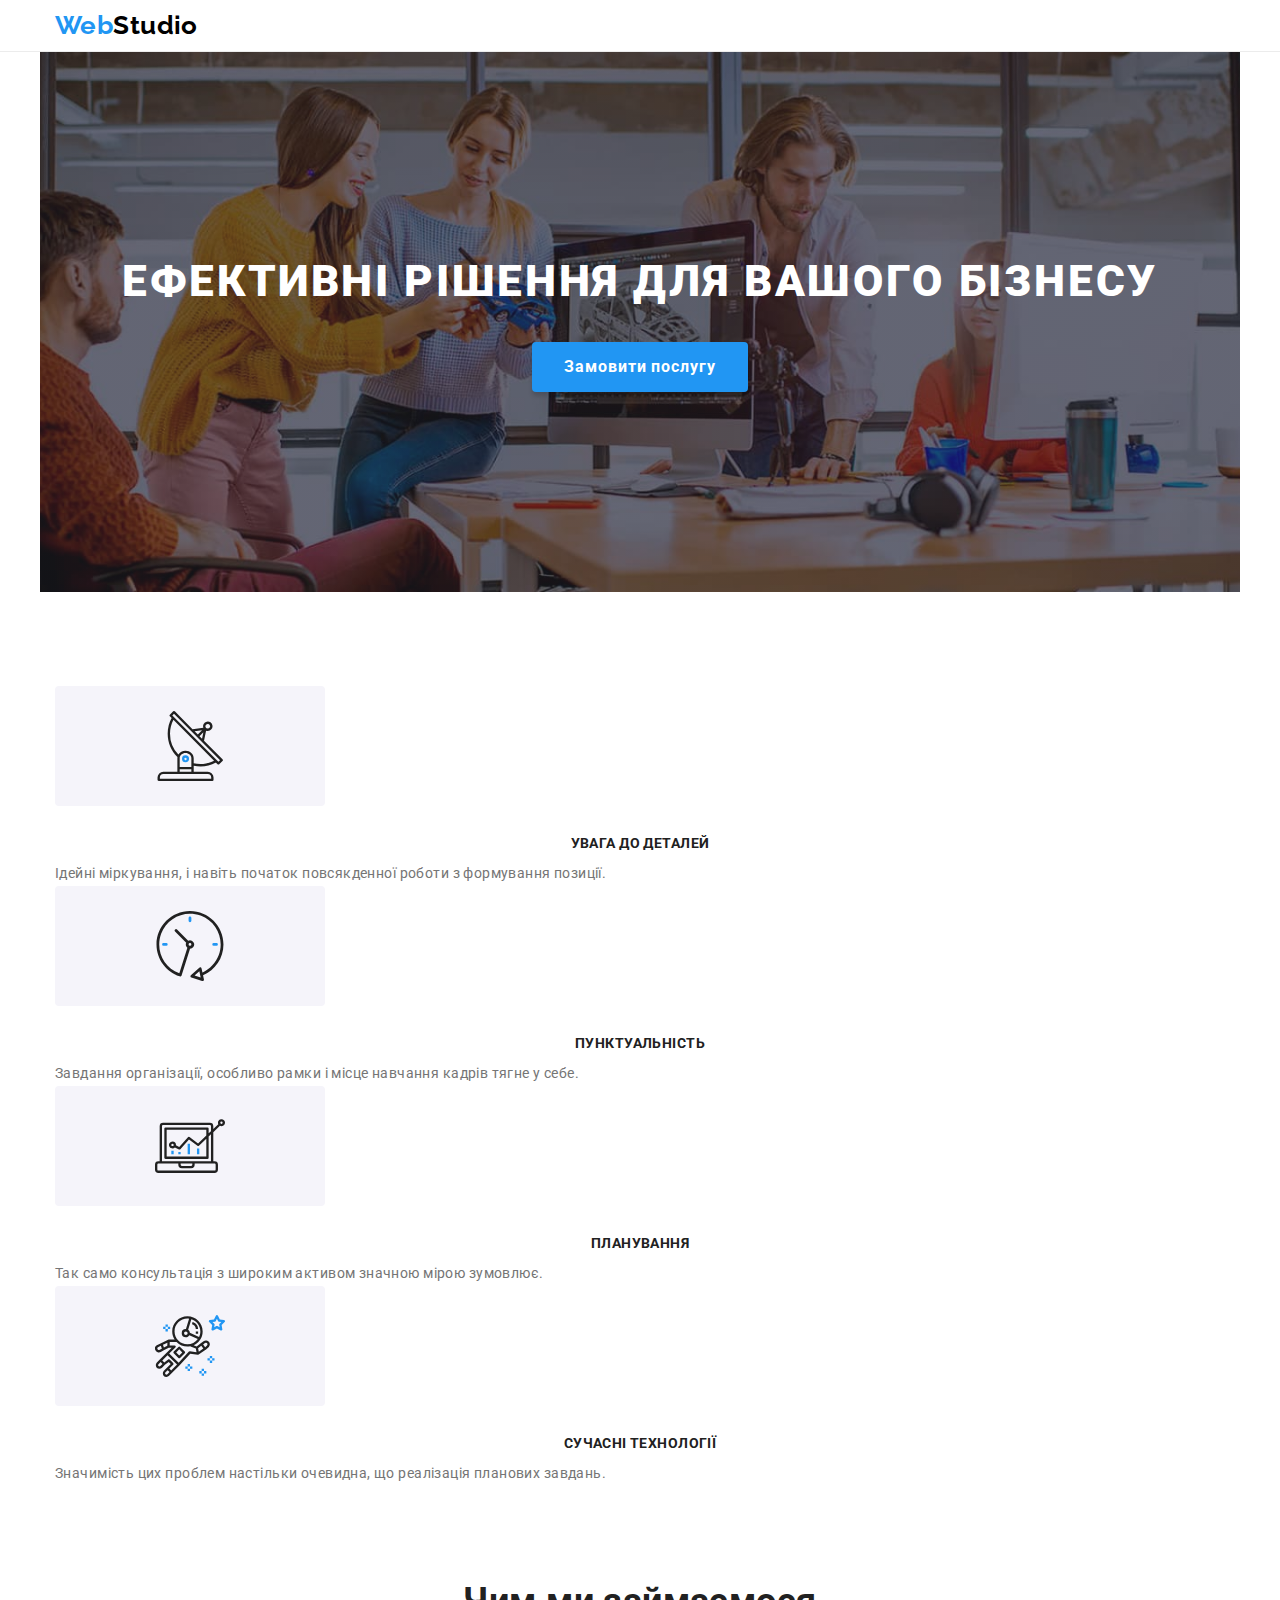
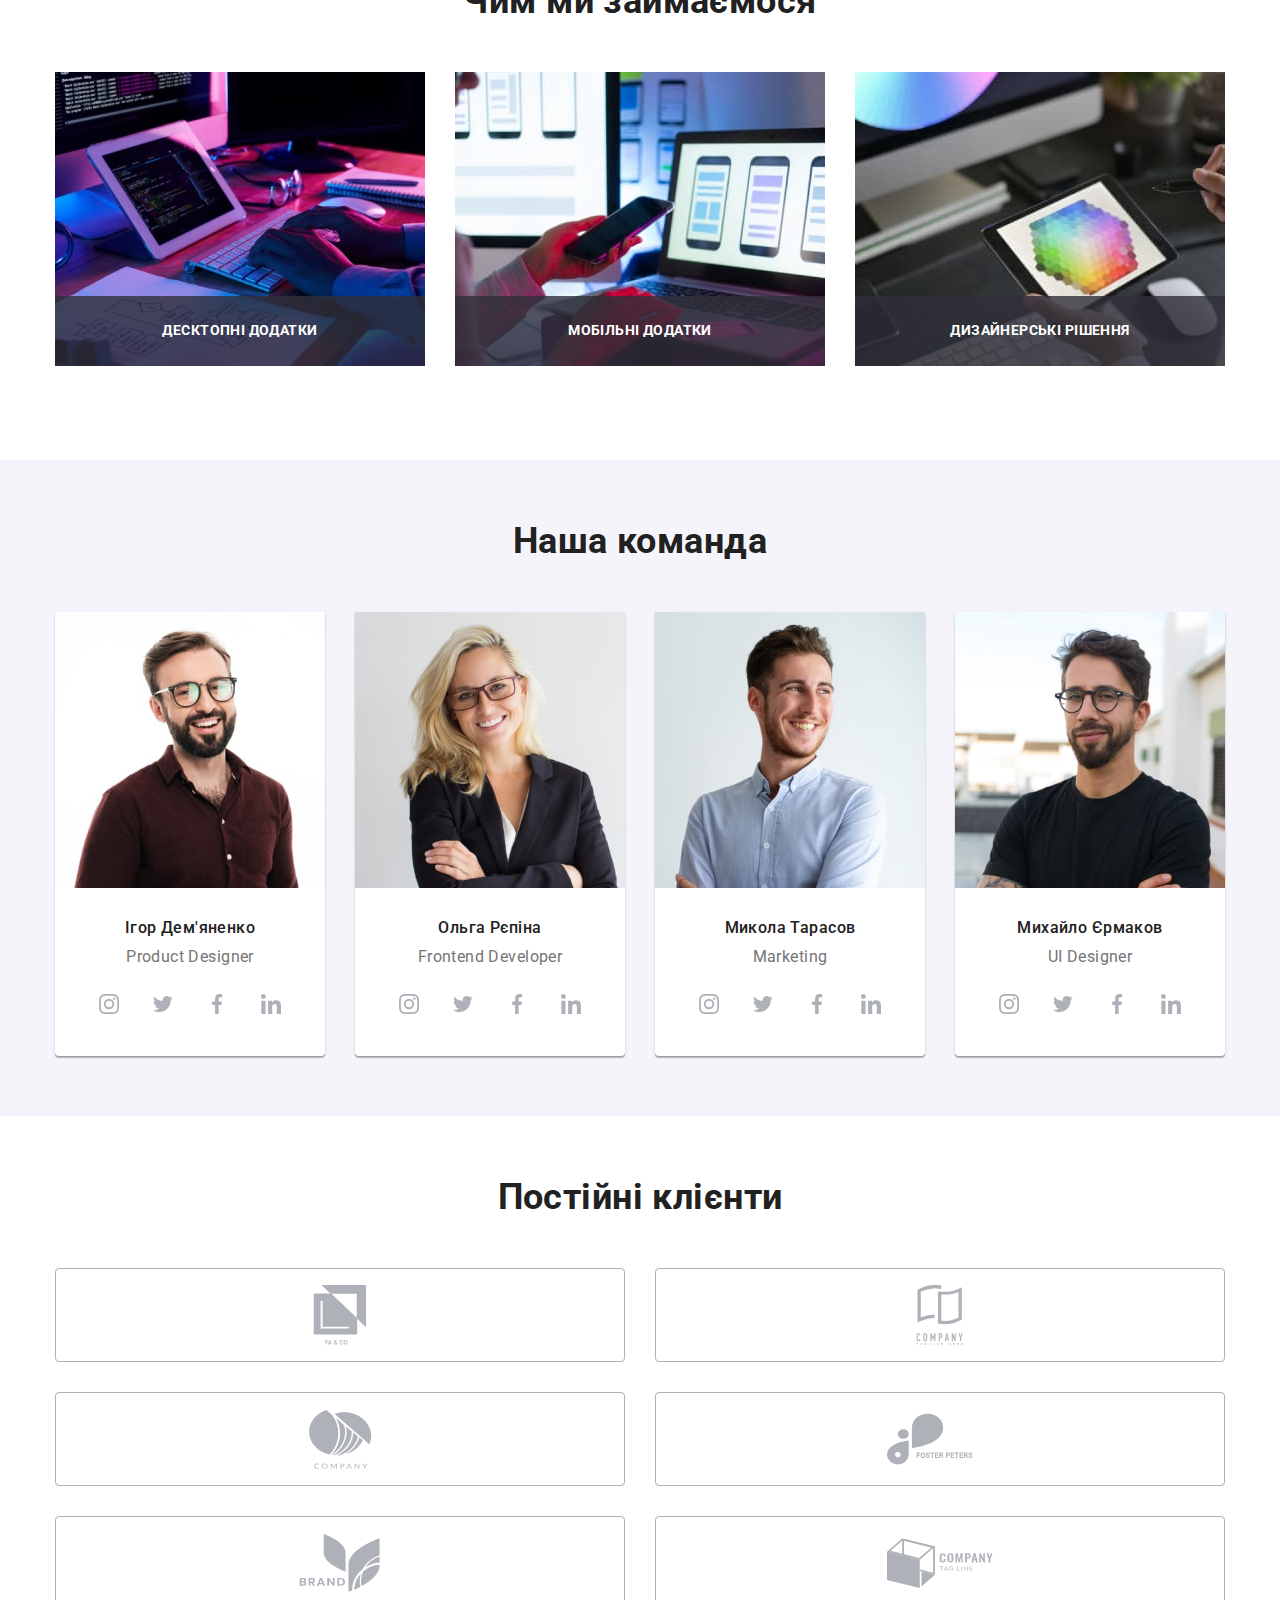
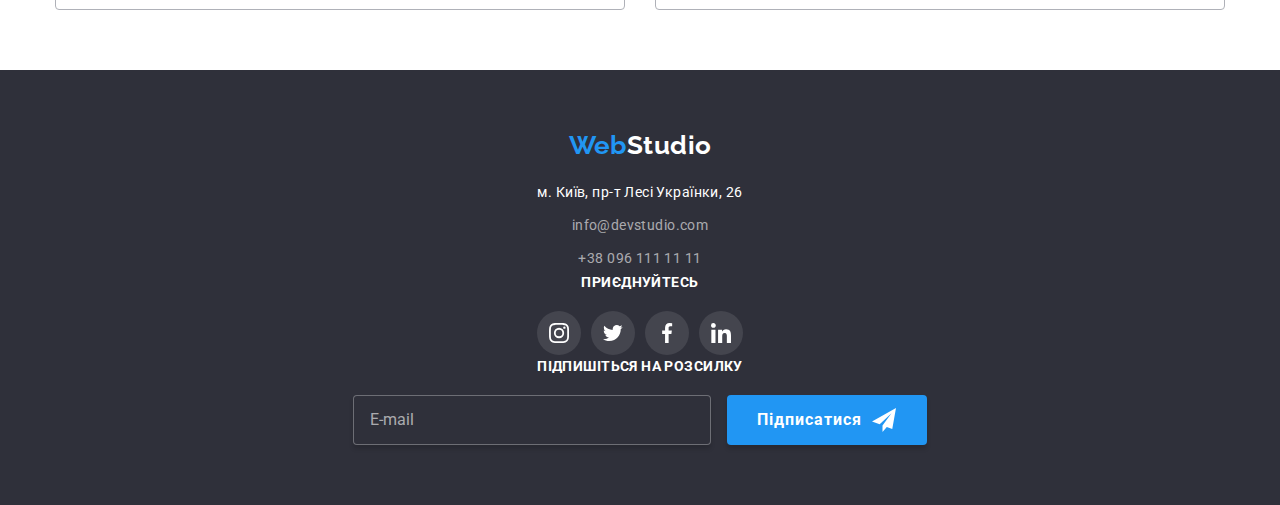
==== commit 2ed13c1e: "Update" ====
--- a/index.html
+++ b/index.html
@@ -24,13 +24,23 @@
         <a class="logo link" href="./index.html">
           <span class="logo__accent">Web</span>Studio
         </a>
-        <button class="button__menu js-open-menu" type="button" aria-disabled="false" aria-controls="mobile-menu">
+        <button
+          class="button__menu js-open-menu"
+          type="button"
+          aria-disabled="false"
+          aria-controls="mobile-menu"
+        >
           <svg class="button__icon" width="40" height="40">
             <use href="./images/icons.svg#icon-menu"></use>
           </svg>
         </button>
         <div class="header__dropdown-menu js-menu-container" id="mobile-menu">
-          <button class="button__menu js-close-menu" type="button" aria-disabled="false" aria-controls="mobile-menu">
+          <button
+            class="button__menu js-close-menu"
+            type="button"
+            aria-disabled="false"
+            aria-controls="mobile-close-menu"
+          >
             <svg class="button__icon" width="40" height="40">
               <use href="./images/icons.svg#icon-close_menu"></use>
             </svg>
@@ -52,7 +62,9 @@
           </nav>
           <ul class="header__contacts list">
             <li class="header__item">
-              <a class="header__contact header__contact--blue link" href="tel:+380961111111"
+              <a
+                class="header__contact header__contact--blue link"
+                href="tel:+380961111111"
                 ><svg class="header__icon" width="10" height="16">
                   <use href="./images/icons.svg#icon-smartphone"></use></svg
                 >+38 096 111 11 11
@@ -153,21 +165,24 @@
             <li class="activity-section__item">
               <div class="activity-section__thumb">
                 <img
-                  src="./images/web-development.jpg"
-                  alt="Web-розробник пише код майбутньго сайту"
-                  width="370"
-                  height="294"
-                />
+                  srcset="
+                    ./images/desktop/web-development.jpg 1x,
+                    ./images/desktop/web-development@2x.jpg 2x
+                  "
+                  src="./images/desktop/web-development.jpg"
+                  alt="Web-розробник пише код майбутньго сайту"/>
                 <h3 class="activity-section__title">Десктопні додатки</h3>
               </div>
             </li>
             <li class="activity-section__item">
               <div class="activity-section__thumb">
                 <img
-                  src="./images/mobile-application.jpg"
+                  srcset="
+                    ./images/desktop/mobile-application.jpg 1x,
+                    ./images/desktop/mobile-application@2x.jpg 2x
+                  "
+                  src="./images/desktop/mobile-application.jpg"
                   alt="Web-розробник створює мобільний додаток"
-                  width="370"
-                  height="294"
                 />
                 <h3 class="activity-section__title">Мобільні додатки</h3>
               </div>
@@ -175,10 +190,12 @@
             <li class="activity-section__item">
               <div class="activity-section__thumb">
                 <img
-                  src="./images/web-design.jpg"
+                  srcset="
+                    ./images/desktop/web-design.jpg 1x,
+                    ./images/desktop/web-design@2x.jpg 2x
+                  "
+                  src="./images/desktop/web-design.jpg"
                   alt="Web-дизайнер обираю кольори для макету сайту"
-                  width="370"
-                  height="294"
                 />
                 <h3 class="activity-section__title">Дизайнерські рішення</h3>
               </div>
@@ -192,10 +209,30 @@
           <ul class="team-section__list list">
             <li class="team-section__item">
               <picture>
-                
+                <source
+                  srcset="
+                    ./images/mobile/ihor-demyanenko.jpg 1x,
+                    ./images/mobile/ihor-demyanenko@2x.jpg 2x
+                  "
+                  type="image/jpg"
+                />
+                <source
+                  srcset="
+                    ./images/tablet/ihor-demyanenko.jpg 1x,
+                    ./images/tablet/ihor-demyanenko.jpg 2x
+                  "
+                  type="image/jpg"
+                />
+                <source
+                  srcset="
+                    ./images/desktop/ihor-demyanenko.jpg 1x,
+                    ./images/desktop/ihor-demyanenko@2x.jpg 2x
+                  "
+                  type="image/jpg"
+                />
                 <img
-                src="./images/ihor-demyanenko.jpg"
-                alt="Усміхнений молодий чоловік в окулярах з бородою"
+                  src="./images/mobile/ihor-demyanenko.jpg"
+                  alt="Усміхнений молодий чоловік в окулярах з бородою"
                 />
               </picture>
               <div class="team-section__container">
@@ -235,9 +272,30 @@
             </li>
             <li class="team-section__item">
               <picture>
+                <source
+                  srcset="
+                    ./images/mobile/olga-repina.jpg 1x,
+                    ./images/mobile/olga-repina@2x.jpg 2x
+                  "
+                  type="image/jpg"
+                />
+                <source
+                  srcset="
+                    ./images/tablet/olga-repina.jpg 1x,
+                    ./images/tablet/olga-repina@2x.jpg 2x
+                  "
+                  type="image/jpg"
+                />
+                <source
+                  srcset="
+                    ./images/desktop/olga-repina.jpg 1x,
+                    ./images/desktop/olga-repina@2x.jpg 2x
+                  "
+                  type="image/jpg"
+                />
                 <img
-                src="./images/olga-repina.jpg"
-                alt="Красива, молода, усміхнена жінка в окулярах, блондинка"
+                  src="./images/mobile/olga-repina.jpg"
+                  alt="Красива, молода, усміхнена жінка в окулярах, блондинка"
                 />
               </picture>
               <div class="team-section__container">
@@ -277,9 +335,30 @@
             </li>
             <li class="team-section__item">
               <picture>
+                <source
+                  srcset="
+                    ./images/mobile/mykola-tarasov.jpg 1x,
+                    ./images/mobile/mykola-tarasov@2x.jpg 2x
+                  "
+                  type="image/jpg"
+                />
+                <source
+                  srcset="
+                    ./images/tablet/mykola-tarasov.jpg 1x,
+                    ./images/tablet/mykola-tarasov@2x.jpg 2x
+                  "
+                  type="image/jpg"
+                />
+                <source
+                  srcset="
+                    ./images/desktop/mykola-tarasov.jpg 1x,
+                    ./images/desktop/mykola-tarasov@2x.jpg 2x
+                  "
+                  type="image/jpg"
+                />
                 <img
-                src="./images/mykola-tarasov.jpg"
-                alt="Усміхнений молодий чоловік зі стильною зачіскою"
+                  src="./images/mobile/mykola-tarasov.jpg"
+                  alt="Усміхнений молодий чоловік зі стильною зачіскою"
                 />
               </picture>
               <div class="team-section__container">
@@ -319,9 +398,30 @@
             </li>
             <li class="team-section__item">
               <picture>
+                <source
+                  srcset="
+                    ./images/mobile/mykhailo-yermakov.jpg 1x,
+                    ./images/mobile/mykhailo-yermakov@2x.jpg 2x
+                  "
+                  type="image/jpg"
+                />
+                <source
+                  srcset="
+                    ./images/tablet/mykhailo-yermakov.jpg 1x,
+                    ./images/tablet/mykhailo-yermakov@2x.jpg 2x
+                  "
+                  type="image/jpg"
+                />
+                <source
+                  srcset="
+                    ./images/desktop/mykhailo-yermakov.jpg 1x,
+                    ./images/desktop/mykhailo-yermakov@2x.jpg 2x
+                  "
+                  type="image/jpg"
+                />
                 <img
-                src="./images/mykhailo-yermakov.jpg"
-                alt="Русявий молодий чоловік з бородою в окулярах"
+                  src="./images/mobile/mykhailo-yermakov.jpg"
+                  alt="Русявий молодий чоловік з бородою в окулярах"
                 />
               </picture>
               <div class="team-section__container">
@@ -559,7 +659,7 @@
                 value="checkbox"
                 id="checkbox"
               />
-              <svg class="checkbox__iconWrap" width="16" height="15">
+              <svg class="checkbox__icon-wrap" width="16" height="15">
                 <use
                   class="checkbox__uncheked"
                   href="./images/icons.svg#icon-checkbox"
@@ -575,7 +675,7 @@
             </label>
             <a class="checkbox__link" href="#">Умови договору</a>
           </div>
-          <button class="button button-form" type="submit">Відправити</button>
+          <button class="button button__form" type="submit">Відправити</button>
         </form>
       </div>
     </div>
--- a/css/main.min.css
+++ b/css/main.min.css
@@ -1 +1 @@
-body{background-color:#fff;color:#212121;font-family:"Roboto",sans-serif;font-size:14px;letter-spacing:.03em}.link{text-decoration:none}.list{list-style:none;margin:0;padding-left:0}.container{margin:0 auto;padding-left:15px;padding-right:15px}@media screen and (min-width: 480px){.container{width:480px}}@media screen and (min-width: 767px){.container{width:767px}}@media screen and (min-width: 1200px){.container{width:1200px}}.section{padding:60px 0}img{display:block;max-width:100%;height:auto}h1,h2,h3,h4,h5,h6,p{margin:0}.visually-hidden{position:absolute;white-space:nowrap;width:1px;height:1px;overflow:hidden;padding:0;border:0;clip:rect(0 0 0 0);-webkit-clip-path:inset(50%);clip-path:inset(50%);margin:-1px}.clients-section__link,.social-list__link,.benefits-section__wrap,.button-close,.checkbox{display:-webkit-box;display:-ms-flexbox;display:flex;-webkit-box-pack:center;-ms-flex-pack:center;justify-content:center;-webkit-box-align:center;-ms-flex-align:center;align-items:center}.backdrop.is-hidden{opacity:0;pointer-events:none}.backdrop{position:fixed;top:0;left:0;opacity:1;-webkit-transition:opacity 250ms cubic-bezier(0.4, 0, 0.2, 1) 250ms;transition:opacity 250ms cubic-bezier(0.4, 0, 0.2, 1) 250ms;width:100%;height:100%;background-color:rgba(0,0,0,.2)}.backdrop.is-hidden.modal{-webkit-transform:translate(-50%, -50%) scale(0.85);transform:translate(-50%, -50%) scale(0.85)}.modal{position:absolute;top:50%;left:50%;-webkit-transform:translate(-50%, -50%) scale(1);transform:translate(-50%, -50%) scale(1);-webkit-transition:scale 250ms cubic-bezier(0.4, 0, 0.2, 1);transition:scale 250ms cubic-bezier(0.4, 0, 0.2, 1);padding:40px;min-width:528px;min-height:581px;border-radius:4px;background-color:#fff;-webkit-box-shadow:0px 1px 3px rgba(0,0,0,.12),0px 1px 1px rgba(0,0,0,.14),0px 2px 1px rgba(0,0,0,.2);box-shadow:0px 1px 3px rgba(0,0,0,.12),0px 1px 1px rgba(0,0,0,.14),0px 2px 1px rgba(0,0,0,.2)}.modal__title{margin-top:0;margin-bottom:12px;font-weight:700;font-size:20px;line-height:1.15;text-align:center}.form__field{display:-webkit-box;display:-ms-flexbox;display:flex;-webkit-box-orient:vertical;-webkit-box-direction:normal;-ms-flex-direction:column;flex-direction:column;margin-bottom:10px}.form__field-textarea{margin-bottom:20px}.form__wrap{position:relative}.form__icon{position:absolute;top:50%;left:12px;-webkit-transform:translateY(-50%);transform:translateY(-50%);-webkit-transition:fill 250ms cubic-bezier(0.4, 0, 0.2, 1);transition:fill 250ms cubic-bezier(0.4, 0, 0.2, 1)}.form__label{margin-bottom:4px;cursor:pointer;font-size:12px;line-height:1.17;letter-spacing:.01em;color:#757575}.form__input,.form__textarea{outline:none;width:100%;height:40px;padding:0 0 0 42px;border-radius:4px;border-width:1px;border-style:solid;border-color:rgba(33,33,33,.2);-webkit-transition:border 250ms cubic-bezier(0.4, 0, 0.2, 1);transition:border 250ms cubic-bezier(0.4, 0, 0.2, 1)}.form__input:focus,.form__input:hover,.form__textarea:focus,.form__textarea:hover{border-color:#2196f3;cursor:pointer}.form__input:focus+.form__icon,.form__input:hover+.form__icon{fill:#2196f3}.form__textarea{resize:none;height:120px;padding:12px 16px;-webkit-transition:border 250ms cubic-bezier(0.4, 0, 0.2, 1);transition:border 250ms cubic-bezier(0.4, 0, 0.2, 1)}.form__textarea::-webkit-input-placeholder{font-size:12px;line-height:1.17;letter-spacing:.01em;color:rgba(117,117,117,.5)}.form__textarea::-moz-placeholder{font-size:12px;line-height:1.17;letter-spacing:.01em;color:rgba(117,117,117,.5)}.form__textarea:-ms-input-placeholder{font-size:12px;line-height:1.17;letter-spacing:.01em;color:rgba(117,117,117,.5)}.form__textarea::-ms-input-placeholder{font-size:12px;line-height:1.17;letter-spacing:.01em;color:rgba(117,117,117,.5)}.form__textarea::placeholder{font-size:12px;line-height:1.17;letter-spacing:.01em;color:rgba(117,117,117,.5)}.checkbox{margin-bottom:30px}.checkbox__label{display:-webkit-box;display:-ms-flexbox;display:flex;cursor:pointer}.checkbox__input:hover~.checkbox__iconWrap>.checkbox__uncheked,.checkbox__input:focus~.checkbox__iconWrap>.checkbox__uncheked{fill:#2196f3}.checkbox__desc{margin-right:5px;line-height:1.17;color:#757575}.checkbox__input:checked+.checkbox__iconWrap>.checkbox__cheked{opacity:1}.checkbox__input:checked+.checkbox__iconWrap>.checkbox__unchecked{opacity:0}.checkbox__iconWrap{position:relative;margin-right:8px}.checkbox__uncheked{opacity:1;-webkit-transition:opacity 250ms cubic-bezier(0.4, 0, 0.2, 1),fill 250ms cubic-bezier(0.4, 0, 0.2, 1);transition:opacity 250ms cubic-bezier(0.4, 0, 0.2, 1),fill 250ms cubic-bezier(0.4, 0, 0.2, 1)}.checkbox__cheked{position:absolute;top:0;left:0;opacity:0;-webkit-transition:opacity 250ms cubic-bezier(0.4, 0, 0.2, 1);transition:opacity 250ms cubic-bezier(0.4, 0, 0.2, 1)}.checkbox__input{position:absolute;white-space:nowrap;width:1px;height:1px;overflow:hidden;padding:0;border:0;clip:rect(0 0 0 0);-webkit-clip-path:inset(50%);clip-path:inset(50%);margin:-1px}.checkbox__link{line-height:1.17;color:#2196f3}.header{border-bottom:1px solid #ececec;padding:10px 0}.header__body{display:-webkit-box;display:-ms-flexbox;display:flex;-webkit-box-pack:justify;-ms-flex-pack:justify;justify-content:space-between;-webkit-box-align:center;-ms-flex-align:center;align-items:center}.logo{color:#000;font-family:"Raleway",sans-serif;font-weight:700;font-size:26px;line-height:1.2}.logo-white{display:block;margin-bottom:20px;color:#fff}.logo__accent{color:#2196f3}.header__dropdown-menu{position:fixed;top:0;left:0;width:100vw;height:100vh;padding-top:48px;padding-left:40px;background-color:#fff;-webkit-transform:translateX(100%);transform:translateX(100%);-webkit-transition:-webkit-transform 250ms cubic-bezier(0.4, 0, 0.2, 1);transition:-webkit-transform 250ms cubic-bezier(0.4, 0, 0.2, 1);transition:transform 250ms cubic-bezier(0.4, 0, 0.2, 1);transition:transform 250ms cubic-bezier(0.4, 0, 0.2, 1), -webkit-transform 250ms cubic-bezier(0.4, 0, 0.2, 1)}.header__dropdown-menu.is-open{-webkit-transform:translateX(0);transform:translateX(0)}.header__dropdown-menu .header__icon{display:none}.nav__list{margin-bottom:302px}.nav__item:not(:last-child){margin-bottom:32px}.nav__link{color:#212121;font-weight:500;font-size:40px;line-height:1.18;letter-spacing:.02em;-webkit-transition:color 250ms cubic-bezier(0.4, 0, 0.2, 1);transition:color 250ms cubic-bezier(0.4, 0, 0.2, 1)}.nav__link:hover,.nav__link:focus{color:#2196f3}.header__contacts{margin-bottom:64px}.header__item:not(:last-child){margin-bottom:32px}.header__contact{color:#757575;font-weight:500;font-size:24px;line-height:1.17;letter-spacing:.02em}.header__contact--blue{font-size:34px;color:#2196f3}.menu-social-list{display:-webkit-box;display:-ms-flexbox;display:flex;gap:10px}.menu-social-list__item:not(:last-child){border-right:1px solid rgba(33,33,33,.2);padding-right:10px}.menu-social-list__link{color:#2196f3;font-weight:500;font-size:18px;line-height:1.22;letter-spacing:.02em}.hero{padding:118px 0;margin-right:auto;margin-left:auto;background-position:center;background-repeat:no-repeat;background-size:cover;background-color:#c4c4c4;text-align:center}@media screen and (min-width: 1200px){.hero{padding:200px 0}}.hero__title{margin-bottom:30px;color:#fff;font-weight:900;font-size:26px;line-height:1.62;text-align:center;letter-spacing:.06em;text-transform:uppercase}@media screen and (min-width: 1200px){.hero__title{font-weight:900;font-size:44px;line-height:1.36}}.button{display:inline-block;border-width:0;border-style:none;border-color:rgba(0,0,0,0);border-radius:4px;padding:10px 32px;-webkit-box-shadow:0px 4px 4px rgba(0,0,0,.15);box-shadow:0px 4px 4px rgba(0,0,0,.15);background-color:#2196f3;color:#fff;font-family:inherit;font-weight:700;font-size:16px;line-height:1.88;letter-spacing:.06em;cursor:pointer;-webkit-transition:background-color 250ms cubic-bezier(0.4, 0, 0.2, 1);transition:background-color 250ms cubic-bezier(0.4, 0, 0.2, 1)}.button:hover,.button:focus{background-color:#188ce8}.button__icon{fill:currentColor;-webkit-transition:fill 250ms cubic-bezier(0.4, 0, 0.2, 1);transition:fill 250ms cubic-bezier(0.4, 0, 0.2, 1)}.button__menu{display:-webkit-inline-box;display:-ms-inline-flexbox;display:inline-flex;margin:0;padding:0;border:none;cursor:pointer;background-color:rgba(0,0,0,0)}.button__menu:hover .button__icon,.button__menu:focus .button__icon{fill:#2196f3}@media screen and (min-width: 767px){.button__menu{display:none}}.header__dropdown-menu .button__menu{position:absolute;top:10px;right:15px}.button-icon{display:-webkit-inline-box;display:-ms-inline-flexbox;display:inline-flex;-webkit-box-pack:center;-ms-flex-pack:center;justify-content:center;-webkit-box-align:center;-ms-flex-align:center;align-items:center;gap:10px;padding:0;width:200px;height:50px}.button-close{position:absolute;top:8px;right:8px;-webkit-transition:fill 250ms cubic-bezier(0.4, 0, 0.2, 1);transition:fill 250ms cubic-bezier(0.4, 0, 0.2, 1);width:30px;height:30px;border-radius:50%;background:#fff;border-width:1px;border-style:solid;border-color:rgba(0,0,0,.1);cursor:pointer}.button-close:hover,.button-close:focus{fill:#2196f3}.button-filter{padding:6px 22px;background-color:#f5f4fa;color:#212121;font-family:inherit;font-weight:500;font-size:16px;line-height:1.63;-webkit-box-shadow:none;box-shadow:none;cursor:pointer;-webkit-transition:background-color 250ms cubic-bezier(0.4, 0, 0.2, 1),color 250ms cubic-bezier(0.4, 0, 0.2, 1),-webkit-box-shadow 250ms cubic-bezier(0.4, 0, 0.2, 1);transition:background-color 250ms cubic-bezier(0.4, 0, 0.2, 1),color 250ms cubic-bezier(0.4, 0, 0.2, 1),-webkit-box-shadow 250ms cubic-bezier(0.4, 0, 0.2, 1);transition:background-color 250ms cubic-bezier(0.4, 0, 0.2, 1),color 250ms cubic-bezier(0.4, 0, 0.2, 1),box-shadow 250ms cubic-bezier(0.4, 0, 0.2, 1);transition:background-color 250ms cubic-bezier(0.4, 0, 0.2, 1),color 250ms cubic-bezier(0.4, 0, 0.2, 1),box-shadow 250ms cubic-bezier(0.4, 0, 0.2, 1),-webkit-box-shadow 250ms cubic-bezier(0.4, 0, 0.2, 1)}.button-filter:hover,.button-filter:focus{background-color:#2196f3;color:#fff;-webkit-box-shadow:0px 3px 1px rgba(0,0,0,.1),0px 1px 2px rgba(0,0,0,.08),0px 2px 2px rgba(0,0,0,.12);box-shadow:0px 3px 1px rgba(0,0,0,.1),0px 1px 2px rgba(0,0,0,.08),0px 2px 2px rgba(0,0,0,.12)}.button-form{display:-webkit-inline-box;display:-ms-inline-flexbox;display:inline-flex;margin-left:auto;margin-right:auto;width:200px;height:50px}.benefits-section{padding:60px 0}@media screen and (min-width: 1200px){.benefits-section{padding:94px 0 47px 0}}@media screen and (max-width: 766px){.benefits-section__item:not(:last-child){margin-bottom:30px}}.benefits-section__wrap{width:100%;height:120px;margin-bottom:30px;border-radius:4px;background:#f5f4fa}@media screen and (min-width: 1200px){.benefits-section__wrap{width:270px;height:120px;padding:25px 100px}}.benefits-section__title{margin-bottom:10px;font-weight:700;font-size:14px;line-height:1.14;text-align:center;text-transform:uppercase}@media screen and (max-width: 767px){.benefits-section__title{text-align:center}}.benefits-section__desc{color:#757575;line-height:1.71}@media screen and (max-width: 1199px){.activity-section{display:none}}@media screen and (min-width: 1200px){.activity-section{padding:47px 0 94px 0}.activity-section__list{display:-webkit-box;display:-ms-flexbox;display:flex;gap:30px}.activity-section__item{-ms-flex-preferred-size:calc((100% - 60px)/3);flex-basis:calc((100% - 60px)/3)}.activity-section__thumb{position:relative}.activity-section__title{position:absolute;width:100%;bottom:0;left:0;padding-top:27px;padding-bottom:27px;text-align:center;font-weight:700;font-size:14px;line-height:1.14;text-transform:uppercase;color:#fff;background-color:rgba(47,48,58,.8)}}.section-title{margin-bottom:30px;font-weight:700;font-size:28px;line-height:1.17;text-align:center}@media screen and (min-width: 1200px){.section-title{margin-bottom:50px;font-weight:700;font-size:36px;line-height:1.17}}.team-section{background-color:#f5f4fa}@media screen and (min-width: 1200px){.team-section__list{display:-webkit-box;display:-ms-flexbox;display:flex;text-align:center;gap:30px}}.team-section__item{background-color:#fff;-webkit-box-shadow:0px 1px 3px rgba(0,0,0,.12),0px 1px 1px rgba(0,0,0,.14),0px 2px 1px rgba(0,0,0,.2);box-shadow:0px 1px 3px rgba(0,0,0,.12),0px 1px 1px rgba(0,0,0,.14),0px 2px 1px rgba(0,0,0,.2);border-radius:0px 0px 4px 4px}@media screen and (min-width: 480px){.team-section__item{width:100%;height:auto}}@media screen and (max-width: 766px){.team-section__item{margin-bottom:30px}}@media screen and (min-width: 1200px){.team-section__item{-ms-flex-preferred-size:calc((100% - 90px)/4);flex-basis:calc((100% - 90px)/4)}}.team-section__container{text-align:center;padding-top:30px;padding-bottom:24px}@media screen and (min-width: 1200px){.team-section__container{padding-bottom:30px}}.team-section__title{margin-bottom:10px;font-weight:500;font-size:16px;line-height:1.19}.team-section__desc{margin-bottom:16px;color:#757575;font-size:16px;line-height:1.19}.social-list{display:-webkit-box;display:-ms-flexbox;display:flex;-webkit-box-pack:center;-ms-flex-pack:center;justify-content:center;gap:10px}.social-list__link{width:44px;height:44px;border-radius:50%;fill:#afb1b8;-webkit-transition:background-color 250ms cubic-bezier(0.4, 0, 0.2, 1),fill 250ms cubic-bezier(0.4, 0, 0.2, 1);transition:background-color 250ms cubic-bezier(0.4, 0, 0.2, 1),fill 250ms cubic-bezier(0.4, 0, 0.2, 1)}.social-list__link:hover,.social-list__link:focus{background-color:#2196f3;fill:#fff}.social-list__link-color{background:rgba(255,255,255,.1);fill:#fff;-webkit-transition:background 250ms cubic-bezier(0.4, 0, 0.2, 1);transition:background 250ms cubic-bezier(0.4, 0, 0.2, 1)}.social-list__link-color:hover,.social-list__link-color:focus{background:#2196f3}.clients-section__list{display:-webkit-box;display:-ms-flexbox;display:flex;-ms-flex-wrap:wrap;flex-wrap:wrap;gap:30px}.clients-section__item{-ms-flex-preferred-size:calc((100% - 30px)/2);flex-basis:calc((100% - 30px)/2)}.clients-section__link{padding-top:16px;padding-bottom:16px;border-width:1px;border-style:solid;border-color:#afb1b8;border-radius:4px;fill:#afb1b8;-webkit-transition:fill 250ms cubic-bezier(0.4, 0, 0.2, 1),border 250ms cubic-bezier(0.4, 0, 0.2, 1);transition:fill 250ms cubic-bezier(0.4, 0, 0.2, 1),border 250ms cubic-bezier(0.4, 0, 0.2, 1)}.clients-section__link:hover,.clients-section__link:focus{fill:#2196f3;border-width:1px;border-style:solid;border-color:#2196f3}.footer{text-align:center;padding-top:60px;padding-bottom:60px;background-color:#2f303a;line-height:1.71}@media screen and (max-width: 766px){.footer__wrap:not(:last-child){margin-bottom:60px}}.footer__wrap{-webkit-box-align:center;-ms-flex-align:center;align-items:center}.footer__item{display:block}.footer__item:not(:first-child){margin-top:8px}@media screen and (min-width: 1200px){.footer__item:not(:first-child){margin-top:9px}}.footer__location{color:#fff}.footer__contacts{color:rgba(255,255,255,.6);-webkit-transition:color 250ms cubic-bezier(0.4, 0, 0.2, 1);transition:color 250ms cubic-bezier(0.4, 0, 0.2, 1)}.footer__contacts:hover,.footer__contacts:focus{color:#2196f3}.footer__title{display:inline-block;font-weight:700;font-size:14px;line-height:1.14;text-transform:uppercase;color:#fff}.footer__title-margin{margin-bottom:20px}.footer__input{outline:none;padding-left:16px;width:100%;height:50px;color:#fff;border-width:1px;border-style:solid;border-color:rgba(255,255,255,.3);border-radius:4px;-webkit-box-shadow:0px 4px 4px rgba(0,0,0,.15);box-shadow:0px 4px 4px rgba(0,0,0,.15);background:#2f303a;-webkit-transition:border 250ms cubic-bezier(0.4, 0, 0.2, 1);transition:border 250ms cubic-bezier(0.4, 0, 0.2, 1)}.footer__input:focus{border-width:1px;border-style:solid;border-color:#fff}.footer__input::-webkit-input-placeholder{font-size:16px;line-height:1.25;color:rgba(255,255,255,.6)}.footer__input::-moz-placeholder{font-size:16px;line-height:1.25;color:rgba(255,255,255,.6)}.footer__input:-ms-input-placeholder{font-size:16px;line-height:1.25;color:rgba(255,255,255,.6)}.footer__input::-ms-input-placeholder{font-size:16px;line-height:1.25;color:rgba(255,255,255,.6)}.footer__input::placeholder{font-size:16px;line-height:1.25;color:rgba(255,255,255,.6)}@media screen and (max-width: 1199px){.footer__input{margin-bottom:20px}}@media screen and (min-width: 1200px){.footer__input{margin-right:12px;width:358px;height:50px}}.footer__input:-webkit-autofill{-webkit-text-fill-color:#fff;-webkit-box-shadow:0 0 0 100px #2f303a inset;box-shadow:0 0 0 100px #2f303a inset}.filter{display:-webkit-box;display:-ms-flexbox;display:flex;-webkit-box-pack:center;-ms-flex-pack:center;justify-content:center;margin-bottom:50px;gap:8px}.projects-list{display:-webkit-box;display:-ms-flexbox;display:flex;-ms-flex-wrap:wrap;flex-wrap:wrap;gap:30px}.projects-item .link{display:block;-webkit-transition:-webkit-box-shadow 250ms cubic-bezier(0.4, 0, 0.2, 1);transition:-webkit-box-shadow 250ms cubic-bezier(0.4, 0, 0.2, 1);transition:box-shadow 250ms cubic-bezier(0.4, 0, 0.2, 1);transition:box-shadow 250ms cubic-bezier(0.4, 0, 0.2, 1), -webkit-box-shadow 250ms cubic-bezier(0.4, 0, 0.2, 1)}.projects-item .link:hover,.projects-item .link:focus{-webkit-box-shadow:0px 1px 1px rgba(0,0,0,.12),0px 4px 4px rgba(0,0,0,.06),1px 4px 6px rgba(0,0,0,.16);box-shadow:0px 1px 1px rgba(0,0,0,.12),0px 4px 4px rgba(0,0,0,.06),1px 4px 6px rgba(0,0,0,.16)}.project-thumb{position:relative;overflow:hidden}.project-thumb .overlay-desc{position:absolute;top:0;left:0;-webkit-transform:translateY(101%);transform:translateY(101%);-webkit-transition:-webkit-transform 250ms cubic-bezier(0.4, 0, 0.2, 1);transition:-webkit-transform 250ms cubic-bezier(0.4, 0, 0.2, 1);transition:transform 250ms cubic-bezier(0.4, 0, 0.2, 1);transition:transform 250ms cubic-bezier(0.4, 0, 0.2, 1), -webkit-transform 250ms cubic-bezier(0.4, 0, 0.2, 1);padding:63px 24px;height:100%;font-size:18px;line-height:1.6;color:#fff;background-color:rgba(33,150,243,.9)}.project-thumb:hover .overlay-desc{-webkit-transform:translateY(0);transform:translateY(0)}.project-title{margin-bottom:4px;color:#212121;font-size:18px;line-height:2;letter-spacing:.06em}.project-desc{color:#757575;font-size:16px;line-height:1.88}.project-container{padding:20px 24px;border-right:1px solid #eee;border-bottom:1px solid #eee;border-left:1px solid #eee}/*# sourceMappingURL=main.min.css.map */+body{background-color:#fff;color:#212121;font-family:"Roboto",sans-serif;font-size:14px;letter-spacing:.03em}.link{text-decoration:none}.list{list-style:none;margin:0;padding-left:0}.container{margin:0 auto;padding-left:15px;padding-right:15px}@media screen and (min-width: 480px){.container{width:480px}}@media screen and (min-width: 768px){.container{width:768px}}@media screen and (min-width: 1200px){.container{width:1200px}}.section{padding:60px 0}img{display:block;max-width:100%;height:auto}h1,h2,h3,h4,h5,h6,p{margin:0}.visually-hidden{position:absolute;white-space:nowrap;width:1px;height:1px;overflow:hidden;padding:0;border:0;clip:rect(0 0 0 0);-webkit-clip-path:inset(50%);clip-path:inset(50%);margin:-1px}.clients-section__link,.social-list__link,.benefits-section__wrap,.button-close,.checkbox{display:-webkit-box;display:-ms-flexbox;display:flex;-webkit-box-pack:center;-ms-flex-pack:center;justify-content:center;-webkit-box-align:center;-ms-flex-align:center;align-items:center}.backdrop.is-hidden{opacity:0;pointer-events:none}.backdrop{position:fixed;top:0;left:0;opacity:1;-webkit-transition:opacity 250ms cubic-bezier(0.4, 0, 0.2, 1) 250ms;transition:opacity 250ms cubic-bezier(0.4, 0, 0.2, 1) 250ms;width:100%;height:100%;background-color:rgba(0,0,0,.2)}.backdrop.is-hidden.modal{-webkit-transform:translate(-50%, -50%) scale(0.85);transform:translate(-50%, -50%) scale(0.85)}.modal{position:absolute;top:50%;left:50%;-webkit-transform:translate(-50%, -50%) scale(1);transform:translate(-50%, -50%) scale(1);-webkit-transition:scale 250ms cubic-bezier(0.4, 0, 0.2, 1);transition:scale 250ms cubic-bezier(0.4, 0, 0.2, 1);padding:40px;min-width:450px;min-height:609px;border-radius:4px;background-color:#fff;-webkit-box-shadow:0px 1px 3px rgba(0,0,0,.12),0px 1px 1px rgba(0,0,0,.14),0px 2px 1px rgba(0,0,0,.2);box-shadow:0px 1px 3px rgba(0,0,0,.12),0px 1px 1px rgba(0,0,0,.14),0px 2px 1px rgba(0,0,0,.2)}@media screen and (min-width: 1200px){.modal{min-width:528px;min-height:581px}}.modal__title{margin-top:0;margin-bottom:12px;font-weight:700;font-size:20px;line-height:1.5;text-align:center}@media screen and (min-width: 1200px){.modal__title{font-weight:700;font-size:20px;line-height:1.15}}.form__field{display:-webkit-box;display:-ms-flexbox;display:flex;-webkit-box-orient:vertical;-webkit-box-direction:normal;-ms-flex-direction:column;flex-direction:column;margin-bottom:10px}.form__field-textarea{margin-bottom:20px}.form__wrap{position:relative}.form__icon{position:absolute;top:50%;left:12px;-webkit-transform:translateY(-50%);transform:translateY(-50%);-webkit-transition:fill 250ms cubic-bezier(0.4, 0, 0.2, 1);transition:fill 250ms cubic-bezier(0.4, 0, 0.2, 1)}.form__label{margin-bottom:4px;cursor:pointer;font-size:12px;line-height:1.17;letter-spacing:.01em;color:#757575}.form__input,.form__textarea{outline:none;width:100%;height:40px;padding:0 0 0 42px;border-radius:4px;border-width:1px;border-style:solid;border-color:rgba(33,33,33,.2);-webkit-transition:border 250ms cubic-bezier(0.4, 0, 0.2, 1);transition:border 250ms cubic-bezier(0.4, 0, 0.2, 1)}.form__input:focus,.form__input:hover,.form__textarea:focus,.form__textarea:hover{border-color:#2196f3;cursor:pointer}.form__input:focus+.form__icon,.form__input:hover+.form__icon{fill:#2196f3}.form__textarea{resize:none;height:120px;padding:12px 16px;-webkit-transition:border 250ms cubic-bezier(0.4, 0, 0.2, 1);transition:border 250ms cubic-bezier(0.4, 0, 0.2, 1)}.form__textarea::-webkit-input-placeholder{font-size:12px;line-height:1.17;letter-spacing:.01em;color:rgba(117,117,117,.5)}.form__textarea::-moz-placeholder{font-size:12px;line-height:1.17;letter-spacing:.01em;color:rgba(117,117,117,.5)}.form__textarea:-ms-input-placeholder{font-size:12px;line-height:1.17;letter-spacing:.01em;color:rgba(117,117,117,.5)}.form__textarea::-ms-input-placeholder{font-size:12px;line-height:1.17;letter-spacing:.01em;color:rgba(117,117,117,.5)}.form__textarea::placeholder{font-size:12px;line-height:1.17;letter-spacing:.01em;color:rgba(117,117,117,.5)}.checkbox{margin-bottom:30px}.checkbox__label{display:-webkit-box;display:-ms-flexbox;display:flex;-webkit-box-align:center;-ms-flex-align:center;align-items:center;cursor:pointer}.checkbox__input:hover~.checkbox__icon-wrap>.checkbox__uncheked,.checkbox__input:focus~.checkbox__icon-wrap>.checkbox__uncheked{fill:#2196f3}.checkbox__desc{margin-right:8px;line-height:1.17;color:#757575}@media screen and (max-width: 1199px){.checkbox__desc{font-size:12px}}@media screen and (min-width: 1200px){.checkbox__desc{line-height:1.71}}.checkbox__input:checked+.checkbox__icon-wrap>.checkbox__cheked{opacity:1}.checkbox__input:checked+.checkbox__icon-wrap>.checkbox__unchecked{opacity:0}.checkbox__icon-wrap{position:relative;margin-right:8px}.checkbox__uncheked{opacity:1;-webkit-transition:opacity 250ms cubic-bezier(0.4, 0, 0.2, 1),fill 250ms cubic-bezier(0.4, 0, 0.2, 1);transition:opacity 250ms cubic-bezier(0.4, 0, 0.2, 1),fill 250ms cubic-bezier(0.4, 0, 0.2, 1)}.checkbox__cheked{position:absolute;top:0;left:0;opacity:0;-webkit-transition:opacity 250ms cubic-bezier(0.4, 0, 0.2, 1);transition:opacity 250ms cubic-bezier(0.4, 0, 0.2, 1)}.checkbox__input{position:absolute;white-space:nowrap;width:1px;height:1px;overflow:hidden;padding:0;border:0;clip:rect(0 0 0 0);-webkit-clip-path:inset(50%);clip-path:inset(50%);margin:-1px}.checkbox__link{line-height:1.17;color:#2196f3}@media screen and (max-width: 1199px){.checkbox__link{font-size:12px}}@media screen and (min-width: 1200px){.checkbox__link{line-height:1.71}}.header{border-bottom:1px solid #ececec;padding:10px 0}.header__body{display:-webkit-box;display:-ms-flexbox;display:flex;-webkit-box-pack:justify;-ms-flex-pack:justify;justify-content:space-between;-webkit-box-align:center;-ms-flex-align:center;align-items:center}.logo{color:#000;font-family:"Raleway",sans-serif;font-weight:700;font-size:26px;line-height:1.2}.logo-white{display:block;margin-bottom:20px;color:#fff}.logo__accent{color:#2196f3}.header__dropdown-menu{position:fixed;top:0;left:0;width:100vw;height:100vh;padding-top:48px;padding-left:40px;background-color:#fff;-webkit-transform:translateX(100%);transform:translateX(100%);-webkit-transition:-webkit-transform 250ms cubic-bezier(0.4, 0, 0.2, 1);transition:-webkit-transform 250ms cubic-bezier(0.4, 0, 0.2, 1);transition:transform 250ms cubic-bezier(0.4, 0, 0.2, 1);transition:transform 250ms cubic-bezier(0.4, 0, 0.2, 1), -webkit-transform 250ms cubic-bezier(0.4, 0, 0.2, 1)}.header__dropdown-menu.is-open{-webkit-transform:translateX(0);transform:translateX(0)}.header__dropdown-menu .header__icon{display:none}.nav__list{margin-bottom:302px}.nav__item:not(:last-child){margin-bottom:32px}.nav__link{color:#212121;font-weight:500;font-size:40px;line-height:1.18;letter-spacing:.02em;-webkit-transition:color 250ms cubic-bezier(0.4, 0, 0.2, 1);transition:color 250ms cubic-bezier(0.4, 0, 0.2, 1)}.nav__link:hover,.nav__link:focus{color:#2196f3}.header__contacts{margin-bottom:64px}.header__item:not(:last-child){margin-bottom:32px}.header__contact{color:#757575;font-weight:500;font-size:24px;line-height:1.17;letter-spacing:.02em}.header__contact--blue{font-size:34px;color:#2196f3}.menu-social-list{display:-webkit-box;display:-ms-flexbox;display:flex;gap:10px}.menu-social-list__item:not(:last-child){border-right:1px solid rgba(33,33,33,.2);padding-right:10px}.menu-social-list__link{color:#2196f3;font-weight:500;font-size:18px;line-height:1.22;letter-spacing:.02em}.hero{max-width:480px;padding:118px 0;margin-right:auto;margin-left:auto;background-color:#c4c4c4;text-align:center;background-position:center;background-repeat:no-repeat;background-size:cover;background-image:-webkit-gradient(linear, left top, left bottom, from(rgba(47, 48, 58, 0.4)), to(rgba(47, 48, 58, 0.4))),url("../images/mobile/hero-banner-480.jpg");background-image:linear-gradient(rgba(47, 48, 58, 0.4), rgba(47, 48, 58, 0.4)),url("../images/mobile/hero-banner-480.jpg")}@media(min-device-pixel-ratio: 2),(-webkit-min-device-pixel-ratio: 2),(min-resolution: 192dpi),(min-resolution: 2dppx){.hero{background-image:-webkit-gradient(linear, left top, left bottom, from(rgba(47, 48, 58, 0.4)), to(rgba(47, 48, 58, 0.4))),url("../images/mobile/hero-banner-960.jpg");background-image:linear-gradient(rgba(47, 48, 58, 0.4), rgba(47, 48, 58, 0.4)),url("../images/mobile/hero-banner-960.jpg")}}@media screen and (min-width: 768px){.hero{max-width:768px;padding:118px 0;background-image:-webkit-gradient(linear, left top, left bottom, from(rgba(47, 48, 58, 0.4)), to(rgba(47, 48, 58, 0.4))),url("../images/tablet/hero-banner-768.jpg");background-image:linear-gradient(rgba(47, 48, 58, 0.4), rgba(47, 48, 58, 0.4)),url("../images/tablet/hero-banner-768.jpg")}}@media screen and (min-width: 768px)and (min-device-pixel-ratio: 2),screen and (min-width: 768px)and (-webkit-min-device-pixel-ratio: 2),screen and (min-width: 768px)and (min-resolution: 192dpi),screen and (min-width: 768px)and (min-resolution: 2dppx){.hero{background-image:-webkit-gradient(linear, left top, left bottom, from(rgba(47, 48, 58, 0.4)), to(rgba(47, 48, 58, 0.4))),url("../images/tablet/hero-banner-1536.jpg");background-image:linear-gradient(rgba(47, 48, 58, 0.4), rgba(47, 48, 58, 0.4)),url("../images/tablet/hero-banner-1536.jpg")}}@media screen and (min-width: 1200px){.hero{max-width:1200px;padding:200px 0;background-image:-webkit-gradient(linear, left top, left bottom, from(rgba(47, 48, 58, 0.4)), to(rgba(47, 48, 58, 0.4))),url("../images/desktop/hero-banner-1600.jpg");background-image:linear-gradient(rgba(47, 48, 58, 0.4), rgba(47, 48, 58, 0.4)),url("../images/desktop/hero-banner-1600.jpg")}}@media screen and (min-width: 1200px)and (min-device-pixel-ratio: 2),screen and (min-width: 1200px)and (-webkit-min-device-pixel-ratio: 2),screen and (min-width: 1200px)and (min-resolution: 192dpi),screen and (min-width: 1200px)and (min-resolution: 2dppx){.hero{background-image:-webkit-gradient(linear, left top, left bottom, from(rgba(47, 48, 58, 0.4)), to(rgba(47, 48, 58, 0.4))),url("../images/desktop/hero-banner-2400.jpg");background-image:linear-gradient(rgba(47, 48, 58, 0.4), rgba(47, 48, 58, 0.4)),url("../images/desktop/hero-banner-2400.jpg")}}.hero__title{margin-bottom:30px;color:#fff;font-weight:900;font-size:26px;line-height:1.62;text-align:center;letter-spacing:.06em;text-transform:uppercase}@media screen and (min-width: 1200px){.hero__title{font-weight:900;font-size:44px;line-height:1.36}}.button{display:inline-block;border-width:0;border-style:none;border-color:rgba(0,0,0,0);border-radius:4px;padding:10px 32px;-webkit-box-shadow:0px 4px 4px rgba(0,0,0,.15);box-shadow:0px 4px 4px rgba(0,0,0,.15);background-color:#2196f3;color:#fff;font-family:inherit;font-weight:700;font-size:16px;line-height:1.88;letter-spacing:.06em;cursor:pointer;-webkit-transition:background-color 250ms cubic-bezier(0.4, 0, 0.2, 1);transition:background-color 250ms cubic-bezier(0.4, 0, 0.2, 1)}.button:hover,.button:focus{background-color:#188ce8}.button__icon{fill:currentColor;-webkit-transition:fill 250ms cubic-bezier(0.4, 0, 0.2, 1);transition:fill 250ms cubic-bezier(0.4, 0, 0.2, 1)}.button__menu{display:-webkit-inline-box;display:-ms-inline-flexbox;display:inline-flex;margin:0;padding:0;border:none;cursor:pointer;background-color:rgba(0,0,0,0)}.button__menu:hover .button__icon,.button__menu:focus .button__icon{fill:#2196f3}@media screen and (min-width: 768px){.button__menu{display:none}}.header__dropdown-menu .button__menu{position:absolute;top:10px;right:15px}.button-icon{display:-webkit-inline-box;display:-ms-inline-flexbox;display:inline-flex;-webkit-box-pack:center;-ms-flex-pack:center;justify-content:center;-webkit-box-align:center;-ms-flex-align:center;align-items:center;gap:10px;padding:0;width:200px;height:50px}.button-close{position:absolute;top:8px;right:8px;-webkit-transition:fill 250ms cubic-bezier(0.4, 0, 0.2, 1);transition:fill 250ms cubic-bezier(0.4, 0, 0.2, 1);width:30px;height:30px;border-radius:50%;background:#fff;border-width:1px;border-style:solid;border-color:rgba(0,0,0,.1);cursor:pointer}.button-close:hover,.button-close:focus{fill:#2196f3}.button-filter{padding:6px 22px;background-color:#f5f4fa;color:#212121;font-family:inherit;font-weight:500;font-size:16px;line-height:1.63;-webkit-box-shadow:none;box-shadow:none;cursor:pointer;-webkit-transition:background-color 250ms cubic-bezier(0.4, 0, 0.2, 1),color 250ms cubic-bezier(0.4, 0, 0.2, 1),-webkit-box-shadow 250ms cubic-bezier(0.4, 0, 0.2, 1);transition:background-color 250ms cubic-bezier(0.4, 0, 0.2, 1),color 250ms cubic-bezier(0.4, 0, 0.2, 1),-webkit-box-shadow 250ms cubic-bezier(0.4, 0, 0.2, 1);transition:background-color 250ms cubic-bezier(0.4, 0, 0.2, 1),color 250ms cubic-bezier(0.4, 0, 0.2, 1),box-shadow 250ms cubic-bezier(0.4, 0, 0.2, 1);transition:background-color 250ms cubic-bezier(0.4, 0, 0.2, 1),color 250ms cubic-bezier(0.4, 0, 0.2, 1),box-shadow 250ms cubic-bezier(0.4, 0, 0.2, 1),-webkit-box-shadow 250ms cubic-bezier(0.4, 0, 0.2, 1)}.button-filter:hover,.button-filter:focus{background-color:#2196f3;color:#fff;-webkit-box-shadow:0px 3px 1px rgba(0,0,0,.1),0px 1px 2px rgba(0,0,0,.08),0px 2px 2px rgba(0,0,0,.12);box-shadow:0px 3px 1px rgba(0,0,0,.1),0px 1px 2px rgba(0,0,0,.08),0px 2px 2px rgba(0,0,0,.12)}.button__form{display:block;margin-left:auto;margin-right:auto;width:200px;height:50px}.benefits-section{padding:60px 0}@media screen and (min-width: 1200px){.benefits-section{padding:94px 0 47px 0}}.benefits-section__wrap{width:100%;height:120px;margin-bottom:30px;border-radius:4px;background:#f5f4fa}@media screen and (min-width: 1200px){.benefits-section__wrap{width:270px;height:120px;padding:25px 100px}}.benefits-section__title{margin-bottom:10px;font-weight:700;font-size:14px;line-height:1.14;text-align:center;text-transform:uppercase}@media screen and (max-width: 768px){.benefits-section__title{text-align:center}}.benefits-section__desc{color:#757575;line-height:1.71}@media screen and (max-width: 1199px){.activity-section{display:none}}@media screen and (min-width: 1200px){.activity-section{padding:47px 0 94px 0}.activity-section__list{display:-webkit-box;display:-ms-flexbox;display:flex;gap:30px}.activity-section__item{-ms-flex-preferred-size:calc((100% - 60px)/3);flex-basis:calc((100% - 60px)/3)}.activity-section__thumb{position:relative}.activity-section__title{position:absolute;width:100%;bottom:0;left:0;padding-top:27px;padding-bottom:27px;text-align:center;font-weight:700;font-size:14px;line-height:1.14;text-transform:uppercase;color:#fff;background-color:rgba(47,48,58,.8)}}.section-title{margin-bottom:30px;font-weight:700;font-size:28px;line-height:1.17;text-align:center}@media screen and (min-width: 1200px){.section-title{margin-bottom:50px;font-weight:700;font-size:36px;line-height:1.17}}.team-section{background-color:#f5f4fa}@media screen and (min-width: 1200px){.team-section__list{display:-webkit-box;display:-ms-flexbox;display:flex;text-align:center;gap:30px}}.team-section__item{background-color:#fff;-webkit-box-shadow:0px 1px 3px rgba(0,0,0,.12),0px 1px 1px rgba(0,0,0,.14),0px 2px 1px rgba(0,0,0,.2);box-shadow:0px 1px 3px rgba(0,0,0,.12),0px 1px 1px rgba(0,0,0,.14),0px 2px 1px rgba(0,0,0,.2);border-radius:0px 0px 4px 4px}@media screen and (min-width: 480px){.team-section__item{width:100%;height:auto}}@media screen and (max-width: 766px){.team-section__item{margin-bottom:30px}}@media screen and (min-width: 1200px){.team-section__item{-ms-flex-preferred-size:calc((100% - 90px)/4);flex-basis:calc((100% - 90px)/4)}}.team-section__container{text-align:center;padding-top:30px;padding-bottom:24px}@media screen and (min-width: 1200px){.team-section__container{padding-bottom:30px}}.team-section__title{margin-bottom:10px;font-weight:500;font-size:16px;line-height:1.19}.team-section__desc{margin-bottom:16px;color:#757575;font-size:16px;line-height:1.19}.social-list{display:-webkit-box;display:-ms-flexbox;display:flex;-webkit-box-pack:center;-ms-flex-pack:center;justify-content:center;gap:10px}.social-list__link{width:44px;height:44px;border-radius:50%;fill:#afb1b8;-webkit-transition:background-color 250ms cubic-bezier(0.4, 0, 0.2, 1),fill 250ms cubic-bezier(0.4, 0, 0.2, 1);transition:background-color 250ms cubic-bezier(0.4, 0, 0.2, 1),fill 250ms cubic-bezier(0.4, 0, 0.2, 1)}.social-list__link:hover,.social-list__link:focus{background-color:#2196f3;fill:#fff}.social-list__link-color{background:rgba(255,255,255,.1);fill:#fff;-webkit-transition:background 250ms cubic-bezier(0.4, 0, 0.2, 1);transition:background 250ms cubic-bezier(0.4, 0, 0.2, 1)}.social-list__link-color:hover,.social-list__link-color:focus{background:#2196f3}.clients-section__list{display:-webkit-box;display:-ms-flexbox;display:flex;-ms-flex-wrap:wrap;flex-wrap:wrap;gap:30px}.clients-section__item{-ms-flex-preferred-size:calc((100% - 30px)/2);flex-basis:calc((100% - 30px)/2)}.clients-section__link{padding-top:16px;padding-bottom:16px;border-width:1px;border-style:solid;border-color:#afb1b8;border-radius:4px;fill:#afb1b8;-webkit-transition:fill 250ms cubic-bezier(0.4, 0, 0.2, 1),border 250ms cubic-bezier(0.4, 0, 0.2, 1);transition:fill 250ms cubic-bezier(0.4, 0, 0.2, 1),border 250ms cubic-bezier(0.4, 0, 0.2, 1)}.clients-section__link:hover,.clients-section__link:focus{fill:#2196f3;border-width:1px;border-style:solid;border-color:#2196f3}.footer{text-align:center;padding-top:60px;padding-bottom:60px;background-color:#2f303a;line-height:1.71}@media screen and (max-width: 767px){.footer__wrap:not(:last-child){margin-bottom:60px}}.footer__wrap{-webkit-box-align:center;-ms-flex-align:center;align-items:center}.footer__item{display:block}.footer__item:not(:first-child){margin-top:8px}@media screen and (min-width: 1200px){.footer__item:not(:first-child){margin-top:9px}}.footer__location{color:#fff}.footer__contacts{color:rgba(255,255,255,.6);-webkit-transition:color 250ms cubic-bezier(0.4, 0, 0.2, 1);transition:color 250ms cubic-bezier(0.4, 0, 0.2, 1)}.footer__contacts:hover,.footer__contacts:focus{color:#2196f3}.footer__title{display:inline-block;font-weight:700;font-size:14px;line-height:1.14;text-transform:uppercase;color:#fff}.footer__title-margin{margin-bottom:20px}.footer__input{outline:none;padding-left:16px;width:100%;height:50px;color:#fff;border-width:1px;border-style:solid;border-color:rgba(255,255,255,.3);border-radius:4px;-webkit-box-shadow:0px 4px 4px rgba(0,0,0,.15);box-shadow:0px 4px 4px rgba(0,0,0,.15);background:#2f303a;-webkit-transition:border 250ms cubic-bezier(0.4, 0, 0.2, 1);transition:border 250ms cubic-bezier(0.4, 0, 0.2, 1)}.footer__input:focus{border-width:1px;border-style:solid;border-color:#fff}.footer__input::-webkit-input-placeholder{font-size:16px;line-height:1.25;color:rgba(255,255,255,.6)}.footer__input::-moz-placeholder{font-size:16px;line-height:1.25;color:rgba(255,255,255,.6)}.footer__input:-ms-input-placeholder{font-size:16px;line-height:1.25;color:rgba(255,255,255,.6)}.footer__input::-ms-input-placeholder{font-size:16px;line-height:1.25;color:rgba(255,255,255,.6)}.footer__input::placeholder{font-size:16px;line-height:1.25;color:rgba(255,255,255,.6)}@media screen and (max-width: 1199px){.footer__input{margin-bottom:20px}}@media screen and (min-width: 1200px){.footer__input{margin-right:12px;width:358px;height:50px}}.footer__input:-webkit-autofill{-webkit-text-fill-color:#fff;-webkit-box-shadow:0 0 0 100px #2f303a inset;box-shadow:0 0 0 100px #2f303a inset}.filter{display:-webkit-box;display:-ms-flexbox;display:flex;-webkit-box-pack:center;-ms-flex-pack:center;justify-content:center;margin-bottom:50px;gap:8px}.projects-list{display:-webkit-box;display:-ms-flexbox;display:flex;-ms-flex-wrap:wrap;flex-wrap:wrap;gap:30px}.projects-item .link{display:block;-webkit-transition:-webkit-box-shadow 250ms cubic-bezier(0.4, 0, 0.2, 1);transition:-webkit-box-shadow 250ms cubic-bezier(0.4, 0, 0.2, 1);transition:box-shadow 250ms cubic-bezier(0.4, 0, 0.2, 1);transition:box-shadow 250ms cubic-bezier(0.4, 0, 0.2, 1), -webkit-box-shadow 250ms cubic-bezier(0.4, 0, 0.2, 1)}.projects-item .link:hover,.projects-item .link:focus{-webkit-box-shadow:0px 1px 1px rgba(0,0,0,.12),0px 4px 4px rgba(0,0,0,.06),1px 4px 6px rgba(0,0,0,.16);box-shadow:0px 1px 1px rgba(0,0,0,.12),0px 4px 4px rgba(0,0,0,.06),1px 4px 6px rgba(0,0,0,.16)}.project-thumb{position:relative;overflow:hidden}.project-thumb .overlay-desc{position:absolute;top:0;left:0;-webkit-transform:translateY(101%);transform:translateY(101%);-webkit-transition:-webkit-transform 250ms cubic-bezier(0.4, 0, 0.2, 1);transition:-webkit-transform 250ms cubic-bezier(0.4, 0, 0.2, 1);transition:transform 250ms cubic-bezier(0.4, 0, 0.2, 1);transition:transform 250ms cubic-bezier(0.4, 0, 0.2, 1), -webkit-transform 250ms cubic-bezier(0.4, 0, 0.2, 1);padding:63px 24px;height:100%;font-size:18px;line-height:1.6;color:#fff;background-color:rgba(33,150,243,.9)}.project-thumb:hover .overlay-desc{-webkit-transform:translateY(0);transform:translateY(0)}.project-title{margin-bottom:4px;color:#212121;font-size:18px;line-height:2;letter-spacing:.06em}.project-desc{color:#757575;font-size:16px;line-height:1.88}.project-container{padding:20px 24px;border-right:1px solid #eee;border-bottom:1px solid #eee;border-left:1px solid #eee}/*# sourceMappingURL=main.min.css.map */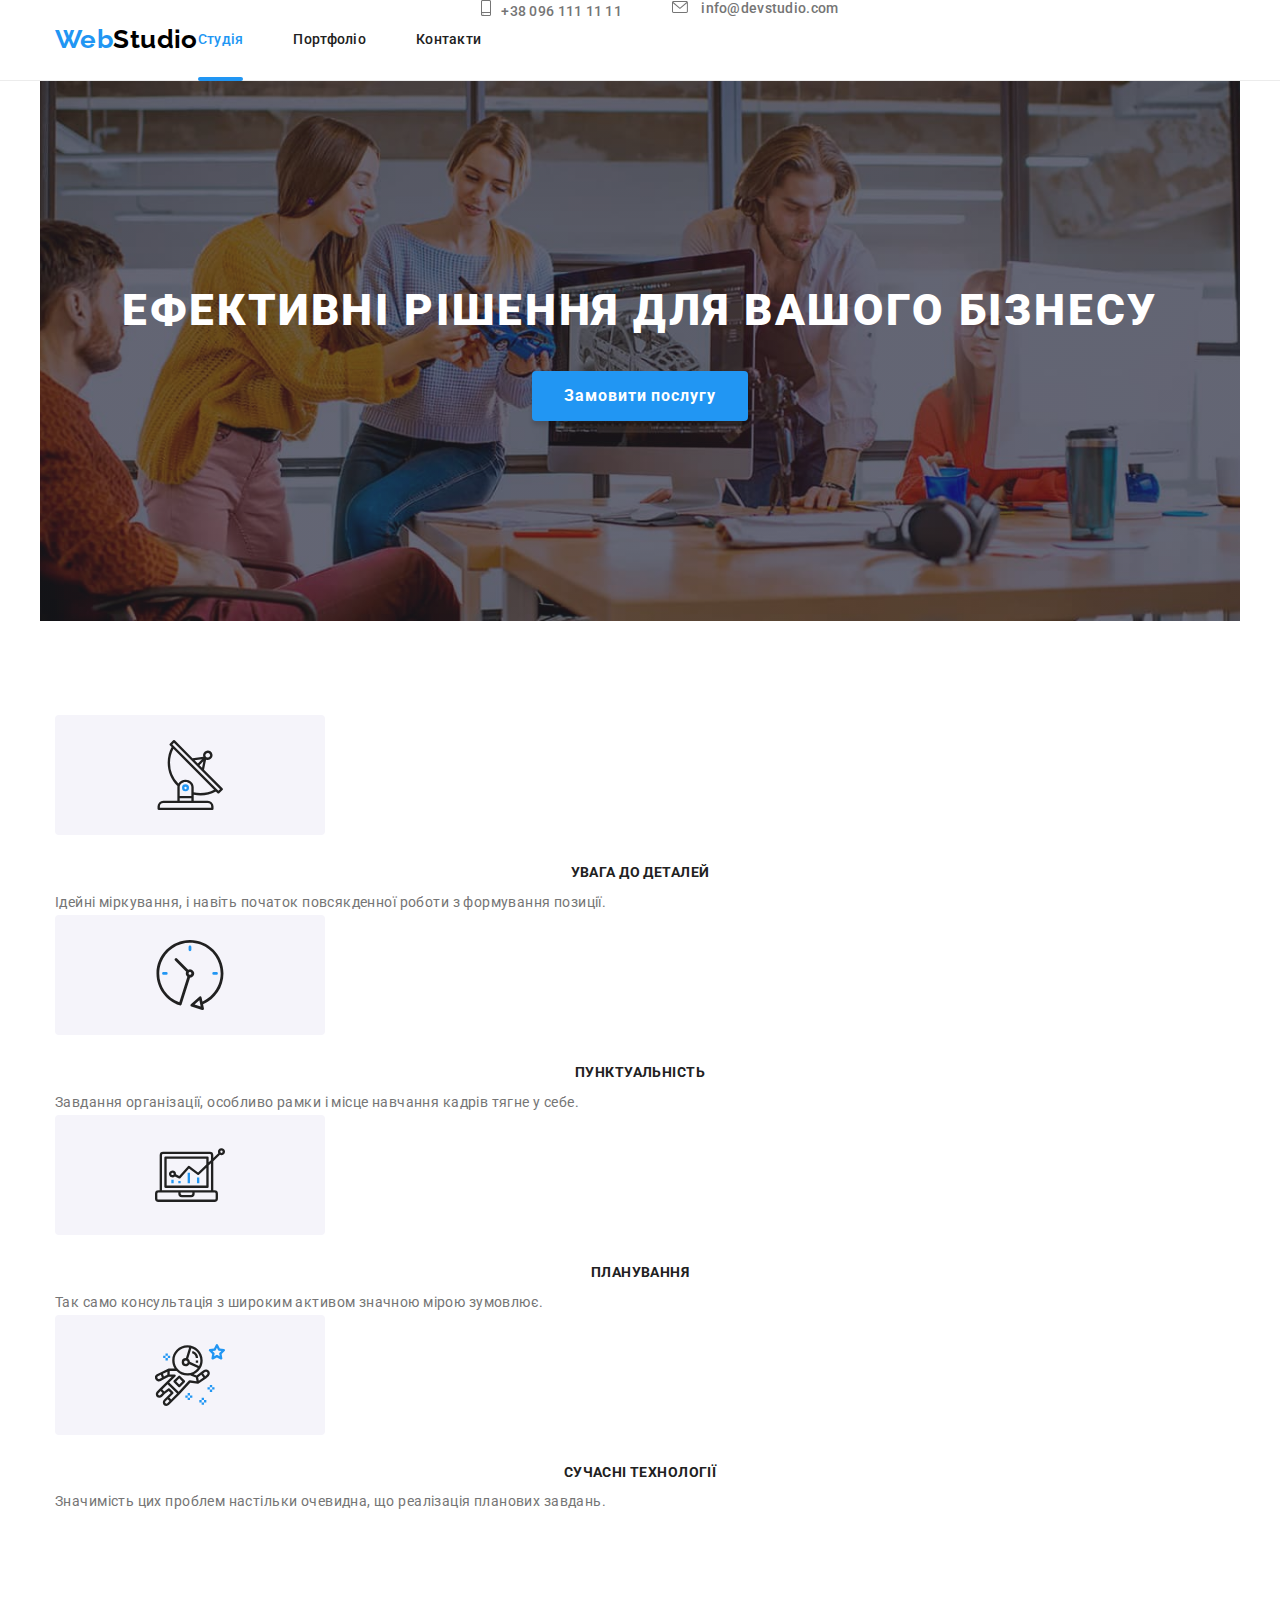
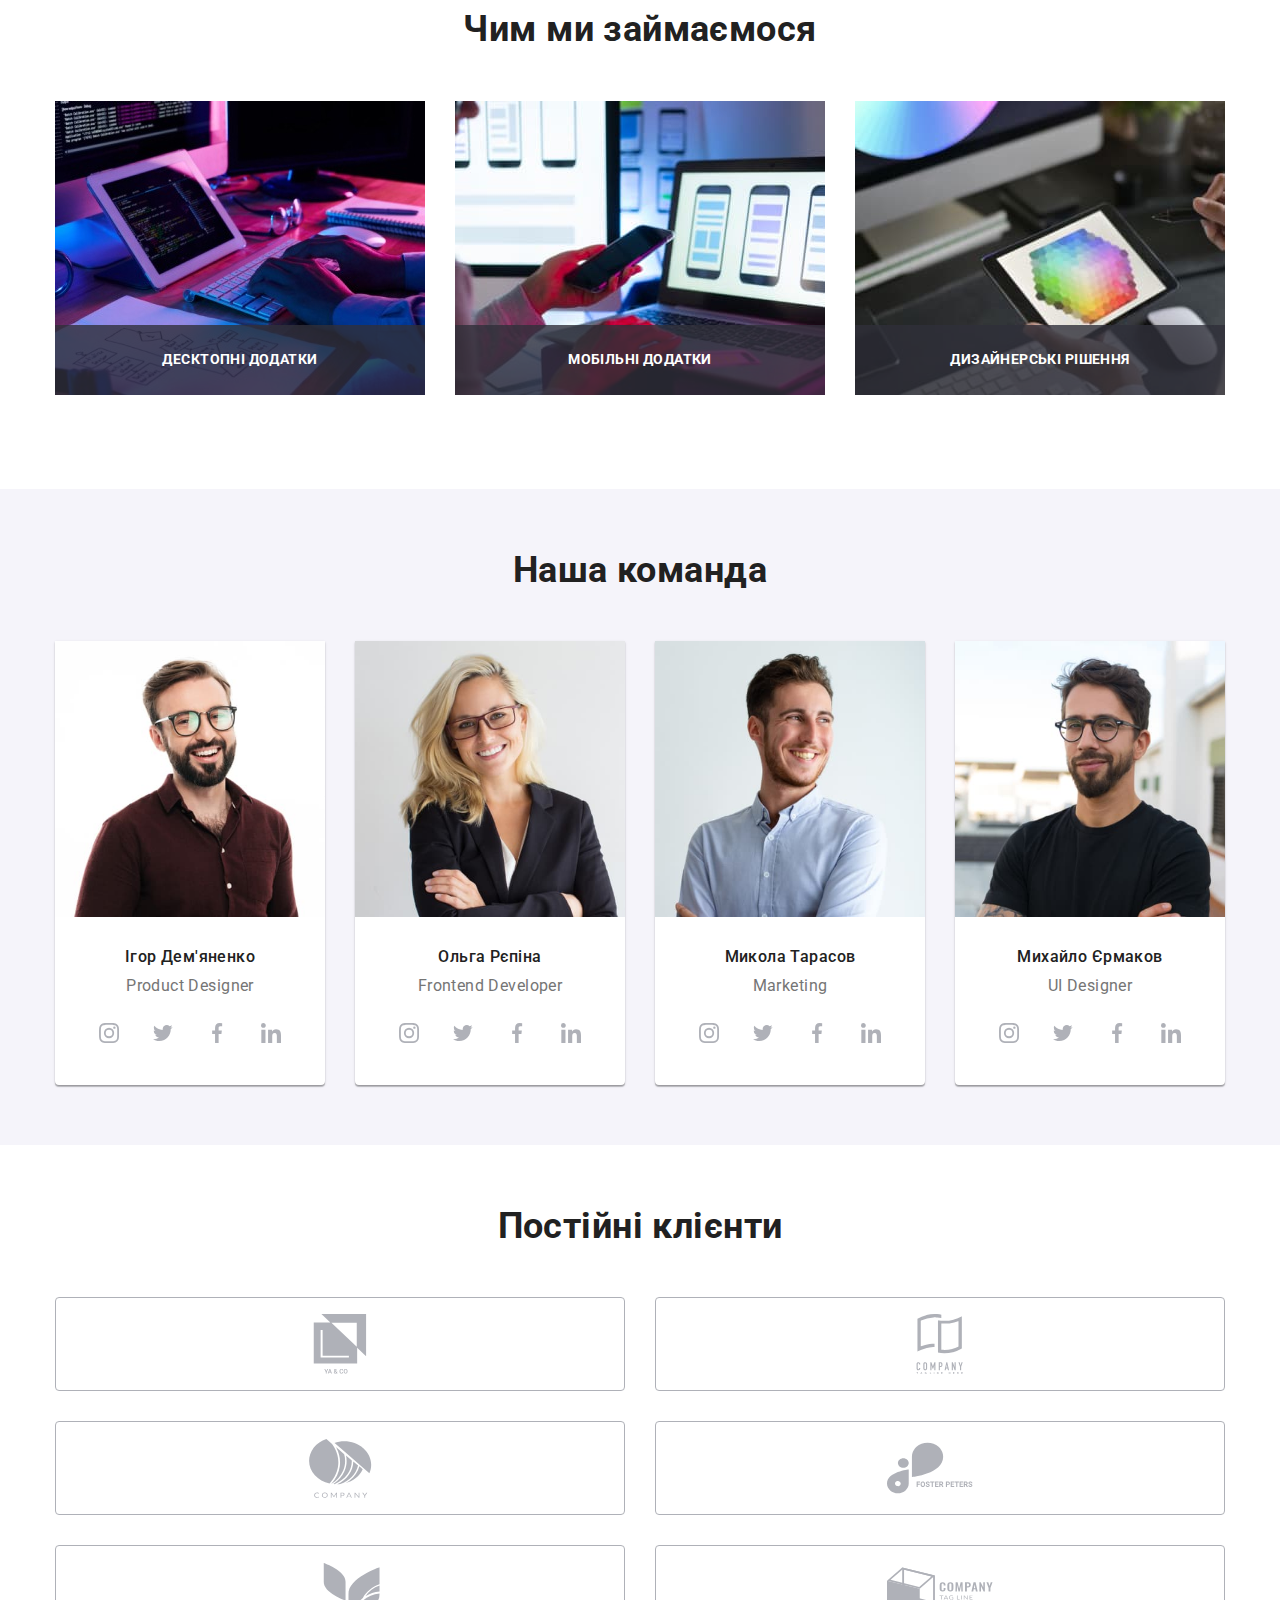
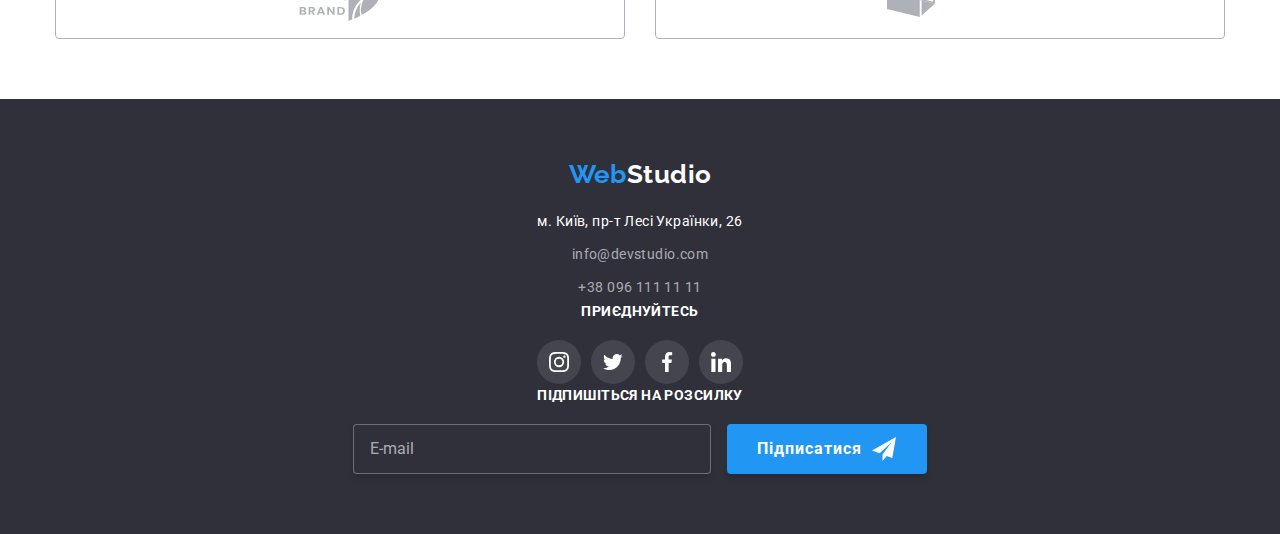
==== commit 5a63f5f6: "Update" ====
--- a/index.html
+++ b/index.html
@@ -65,14 +65,14 @@
               <a
                 class="header__contact header__contact--blue link"
                 href="tel:+380961111111"
-                ><svg class="header__icon" width="10" height="16">
+                ><svg class="header__icon">
                   <use href="./images/icons.svg#icon-smartphone"></use></svg
                 >+38 096 111 11 11
               </a>
             </li>
             <li class="header__item">
               <a class="header__contact link" href="mailto:@devstudio.com">
-                <svg class="header__icon" width="16" height="12">
+                <svg class="header__icon header__icon--size">
                   <use href="./images/icons.svg#icon-envelope"></use>
                 </svg>
                 info@devstudio.com
--- a/css/main.min.css
+++ b/css/main.min.css
@@ -1 +1 @@
-body{background-color:#fff;color:#212121;font-family:"Roboto",sans-serif;font-size:14px;letter-spacing:.03em}.link{text-decoration:none}.list{list-style:none;margin:0;padding-left:0}.container{margin:0 auto;padding-left:15px;padding-right:15px}@media screen and (min-width: 480px){.container{width:480px}}@media screen and (min-width: 768px){.container{width:768px}}@media screen and (min-width: 1200px){.container{width:1200px}}.section{padding:60px 0}img{display:block;max-width:100%;height:auto}h1,h2,h3,h4,h5,h6,p{margin:0}.visually-hidden{position:absolute;white-space:nowrap;width:1px;height:1px;overflow:hidden;padding:0;border:0;clip:rect(0 0 0 0);-webkit-clip-path:inset(50%);clip-path:inset(50%);margin:-1px}.clients-section__link,.social-list__link,.benefits-section__wrap,.button-close,.checkbox{display:-webkit-box;display:-ms-flexbox;display:flex;-webkit-box-pack:center;-ms-flex-pack:center;justify-content:center;-webkit-box-align:center;-ms-flex-align:center;align-items:center}.backdrop.is-hidden{opacity:0;pointer-events:none}.backdrop{position:fixed;top:0;left:0;opacity:1;-webkit-transition:opacity 250ms cubic-bezier(0.4, 0, 0.2, 1) 250ms;transition:opacity 250ms cubic-bezier(0.4, 0, 0.2, 1) 250ms;width:100%;height:100%;background-color:rgba(0,0,0,.2)}.backdrop.is-hidden.modal{-webkit-transform:translate(-50%, -50%) scale(0.85);transform:translate(-50%, -50%) scale(0.85)}.modal{position:absolute;top:50%;left:50%;-webkit-transform:translate(-50%, -50%) scale(1);transform:translate(-50%, -50%) scale(1);-webkit-transition:scale 250ms cubic-bezier(0.4, 0, 0.2, 1);transition:scale 250ms cubic-bezier(0.4, 0, 0.2, 1);padding:40px;min-width:450px;min-height:609px;border-radius:4px;background-color:#fff;-webkit-box-shadow:0px 1px 3px rgba(0,0,0,.12),0px 1px 1px rgba(0,0,0,.14),0px 2px 1px rgba(0,0,0,.2);box-shadow:0px 1px 3px rgba(0,0,0,.12),0px 1px 1px rgba(0,0,0,.14),0px 2px 1px rgba(0,0,0,.2)}@media screen and (min-width: 1200px){.modal{min-width:528px;min-height:581px}}.modal__title{margin-top:0;margin-bottom:12px;font-weight:700;font-size:20px;line-height:1.5;text-align:center}@media screen and (min-width: 1200px){.modal__title{font-weight:700;font-size:20px;line-height:1.15}}.form__field{display:-webkit-box;display:-ms-flexbox;display:flex;-webkit-box-orient:vertical;-webkit-box-direction:normal;-ms-flex-direction:column;flex-direction:column;margin-bottom:10px}.form__field-textarea{margin-bottom:20px}.form__wrap{position:relative}.form__icon{position:absolute;top:50%;left:12px;-webkit-transform:translateY(-50%);transform:translateY(-50%);-webkit-transition:fill 250ms cubic-bezier(0.4, 0, 0.2, 1);transition:fill 250ms cubic-bezier(0.4, 0, 0.2, 1)}.form__label{margin-bottom:4px;cursor:pointer;font-size:12px;line-height:1.17;letter-spacing:.01em;color:#757575}.form__input,.form__textarea{outline:none;width:100%;height:40px;padding:0 0 0 42px;border-radius:4px;border-width:1px;border-style:solid;border-color:rgba(33,33,33,.2);-webkit-transition:border 250ms cubic-bezier(0.4, 0, 0.2, 1);transition:border 250ms cubic-bezier(0.4, 0, 0.2, 1)}.form__input:focus,.form__input:hover,.form__textarea:focus,.form__textarea:hover{border-color:#2196f3;cursor:pointer}.form__input:focus+.form__icon,.form__input:hover+.form__icon{fill:#2196f3}.form__textarea{resize:none;height:120px;padding:12px 16px;-webkit-transition:border 250ms cubic-bezier(0.4, 0, 0.2, 1);transition:border 250ms cubic-bezier(0.4, 0, 0.2, 1)}.form__textarea::-webkit-input-placeholder{font-size:12px;line-height:1.17;letter-spacing:.01em;color:rgba(117,117,117,.5)}.form__textarea::-moz-placeholder{font-size:12px;line-height:1.17;letter-spacing:.01em;color:rgba(117,117,117,.5)}.form__textarea:-ms-input-placeholder{font-size:12px;line-height:1.17;letter-spacing:.01em;color:rgba(117,117,117,.5)}.form__textarea::-ms-input-placeholder{font-size:12px;line-height:1.17;letter-spacing:.01em;color:rgba(117,117,117,.5)}.form__textarea::placeholder{font-size:12px;line-height:1.17;letter-spacing:.01em;color:rgba(117,117,117,.5)}.checkbox{margin-bottom:30px}.checkbox__label{display:-webkit-box;display:-ms-flexbox;display:flex;-webkit-box-align:center;-ms-flex-align:center;align-items:center;cursor:pointer}.checkbox__input:hover~.checkbox__icon-wrap>.checkbox__uncheked,.checkbox__input:focus~.checkbox__icon-wrap>.checkbox__uncheked{fill:#2196f3}.checkbox__desc{margin-right:8px;line-height:1.17;color:#757575}@media screen and (max-width: 1199px){.checkbox__desc{font-size:12px}}@media screen and (min-width: 1200px){.checkbox__desc{line-height:1.71}}.checkbox__input:checked+.checkbox__icon-wrap>.checkbox__cheked{opacity:1}.checkbox__input:checked+.checkbox__icon-wrap>.checkbox__unchecked{opacity:0}.checkbox__icon-wrap{position:relative;margin-right:8px}.checkbox__uncheked{opacity:1;-webkit-transition:opacity 250ms cubic-bezier(0.4, 0, 0.2, 1),fill 250ms cubic-bezier(0.4, 0, 0.2, 1);transition:opacity 250ms cubic-bezier(0.4, 0, 0.2, 1),fill 250ms cubic-bezier(0.4, 0, 0.2, 1)}.checkbox__cheked{position:absolute;top:0;left:0;opacity:0;-webkit-transition:opacity 250ms cubic-bezier(0.4, 0, 0.2, 1);transition:opacity 250ms cubic-bezier(0.4, 0, 0.2, 1)}.checkbox__input{position:absolute;white-space:nowrap;width:1px;height:1px;overflow:hidden;padding:0;border:0;clip:rect(0 0 0 0);-webkit-clip-path:inset(50%);clip-path:inset(50%);margin:-1px}.checkbox__link{line-height:1.17;color:#2196f3}@media screen and (max-width: 1199px){.checkbox__link{font-size:12px}}@media screen and (min-width: 1200px){.checkbox__link{line-height:1.71}}.header{border-bottom:1px solid #ececec;padding:10px 0}.header__body{display:-webkit-box;display:-ms-flexbox;display:flex;-webkit-box-pack:justify;-ms-flex-pack:justify;justify-content:space-between;-webkit-box-align:center;-ms-flex-align:center;align-items:center}.logo{color:#000;font-family:"Raleway",sans-serif;font-weight:700;font-size:26px;line-height:1.2}.logo-white{display:block;margin-bottom:20px;color:#fff}.logo__accent{color:#2196f3}.header__dropdown-menu{position:fixed;top:0;left:0;width:100vw;height:100vh;padding-top:48px;padding-left:40px;background-color:#fff;-webkit-transform:translateX(100%);transform:translateX(100%);-webkit-transition:-webkit-transform 250ms cubic-bezier(0.4, 0, 0.2, 1);transition:-webkit-transform 250ms cubic-bezier(0.4, 0, 0.2, 1);transition:transform 250ms cubic-bezier(0.4, 0, 0.2, 1);transition:transform 250ms cubic-bezier(0.4, 0, 0.2, 1), -webkit-transform 250ms cubic-bezier(0.4, 0, 0.2, 1)}.header__dropdown-menu.is-open{-webkit-transform:translateX(0);transform:translateX(0)}.header__dropdown-menu .header__icon{display:none}.nav__list{margin-bottom:302px}.nav__item:not(:last-child){margin-bottom:32px}.nav__link{color:#212121;font-weight:500;font-size:40px;line-height:1.18;letter-spacing:.02em;-webkit-transition:color 250ms cubic-bezier(0.4, 0, 0.2, 1);transition:color 250ms cubic-bezier(0.4, 0, 0.2, 1)}.nav__link:hover,.nav__link:focus{color:#2196f3}.header__contacts{margin-bottom:64px}.header__item:not(:last-child){margin-bottom:32px}.header__contact{color:#757575;font-weight:500;font-size:24px;line-height:1.17;letter-spacing:.02em}.header__contact--blue{font-size:34px;color:#2196f3}.menu-social-list{display:-webkit-box;display:-ms-flexbox;display:flex;gap:10px}.menu-social-list__item:not(:last-child){border-right:1px solid rgba(33,33,33,.2);padding-right:10px}.menu-social-list__link{color:#2196f3;font-weight:500;font-size:18px;line-height:1.22;letter-spacing:.02em}.hero{max-width:480px;padding:118px 0;margin-right:auto;margin-left:auto;background-color:#c4c4c4;text-align:center;background-position:center;background-repeat:no-repeat;background-size:cover;background-image:-webkit-gradient(linear, left top, left bottom, from(rgba(47, 48, 58, 0.4)), to(rgba(47, 48, 58, 0.4))),url("../images/mobile/hero-banner-480.jpg");background-image:linear-gradient(rgba(47, 48, 58, 0.4), rgba(47, 48, 58, 0.4)),url("../images/mobile/hero-banner-480.jpg")}@media(min-device-pixel-ratio: 2),(-webkit-min-device-pixel-ratio: 2),(min-resolution: 192dpi),(min-resolution: 2dppx){.hero{background-image:-webkit-gradient(linear, left top, left bottom, from(rgba(47, 48, 58, 0.4)), to(rgba(47, 48, 58, 0.4))),url("../images/mobile/hero-banner-960.jpg");background-image:linear-gradient(rgba(47, 48, 58, 0.4), rgba(47, 48, 58, 0.4)),url("../images/mobile/hero-banner-960.jpg")}}@media screen and (min-width: 768px){.hero{max-width:768px;padding:118px 0;background-image:-webkit-gradient(linear, left top, left bottom, from(rgba(47, 48, 58, 0.4)), to(rgba(47, 48, 58, 0.4))),url("../images/tablet/hero-banner-768.jpg");background-image:linear-gradient(rgba(47, 48, 58, 0.4), rgba(47, 48, 58, 0.4)),url("../images/tablet/hero-banner-768.jpg")}}@media screen and (min-width: 768px)and (min-device-pixel-ratio: 2),screen and (min-width: 768px)and (-webkit-min-device-pixel-ratio: 2),screen and (min-width: 768px)and (min-resolution: 192dpi),screen and (min-width: 768px)and (min-resolution: 2dppx){.hero{background-image:-webkit-gradient(linear, left top, left bottom, from(rgba(47, 48, 58, 0.4)), to(rgba(47, 48, 58, 0.4))),url("../images/tablet/hero-banner-1536.jpg");background-image:linear-gradient(rgba(47, 48, 58, 0.4), rgba(47, 48, 58, 0.4)),url("../images/tablet/hero-banner-1536.jpg")}}@media screen and (min-width: 1200px){.hero{max-width:1200px;padding:200px 0;background-image:-webkit-gradient(linear, left top, left bottom, from(rgba(47, 48, 58, 0.4)), to(rgba(47, 48, 58, 0.4))),url("../images/desktop/hero-banner-1600.jpg");background-image:linear-gradient(rgba(47, 48, 58, 0.4), rgba(47, 48, 58, 0.4)),url("../images/desktop/hero-banner-1600.jpg")}}@media screen and (min-width: 1200px)and (min-device-pixel-ratio: 2),screen and (min-width: 1200px)and (-webkit-min-device-pixel-ratio: 2),screen and (min-width: 1200px)and (min-resolution: 192dpi),screen and (min-width: 1200px)and (min-resolution: 2dppx){.hero{background-image:-webkit-gradient(linear, left top, left bottom, from(rgba(47, 48, 58, 0.4)), to(rgba(47, 48, 58, 0.4))),url("../images/desktop/hero-banner-2400.jpg");background-image:linear-gradient(rgba(47, 48, 58, 0.4), rgba(47, 48, 58, 0.4)),url("../images/desktop/hero-banner-2400.jpg")}}.hero__title{margin-bottom:30px;color:#fff;font-weight:900;font-size:26px;line-height:1.62;text-align:center;letter-spacing:.06em;text-transform:uppercase}@media screen and (min-width: 1200px){.hero__title{font-weight:900;font-size:44px;line-height:1.36}}.button{display:inline-block;border-width:0;border-style:none;border-color:rgba(0,0,0,0);border-radius:4px;padding:10px 32px;-webkit-box-shadow:0px 4px 4px rgba(0,0,0,.15);box-shadow:0px 4px 4px rgba(0,0,0,.15);background-color:#2196f3;color:#fff;font-family:inherit;font-weight:700;font-size:16px;line-height:1.88;letter-spacing:.06em;cursor:pointer;-webkit-transition:background-color 250ms cubic-bezier(0.4, 0, 0.2, 1);transition:background-color 250ms cubic-bezier(0.4, 0, 0.2, 1)}.button:hover,.button:focus{background-color:#188ce8}.button__icon{fill:currentColor;-webkit-transition:fill 250ms cubic-bezier(0.4, 0, 0.2, 1);transition:fill 250ms cubic-bezier(0.4, 0, 0.2, 1)}.button__menu{display:-webkit-inline-box;display:-ms-inline-flexbox;display:inline-flex;margin:0;padding:0;border:none;cursor:pointer;background-color:rgba(0,0,0,0)}.button__menu:hover .button__icon,.button__menu:focus .button__icon{fill:#2196f3}@media screen and (min-width: 768px){.button__menu{display:none}}.header__dropdown-menu .button__menu{position:absolute;top:10px;right:15px}.button-icon{display:-webkit-inline-box;display:-ms-inline-flexbox;display:inline-flex;-webkit-box-pack:center;-ms-flex-pack:center;justify-content:center;-webkit-box-align:center;-ms-flex-align:center;align-items:center;gap:10px;padding:0;width:200px;height:50px}.button-close{position:absolute;top:8px;right:8px;-webkit-transition:fill 250ms cubic-bezier(0.4, 0, 0.2, 1);transition:fill 250ms cubic-bezier(0.4, 0, 0.2, 1);width:30px;height:30px;border-radius:50%;background:#fff;border-width:1px;border-style:solid;border-color:rgba(0,0,0,.1);cursor:pointer}.button-close:hover,.button-close:focus{fill:#2196f3}.button-filter{padding:6px 22px;background-color:#f5f4fa;color:#212121;font-family:inherit;font-weight:500;font-size:16px;line-height:1.63;-webkit-box-shadow:none;box-shadow:none;cursor:pointer;-webkit-transition:background-color 250ms cubic-bezier(0.4, 0, 0.2, 1),color 250ms cubic-bezier(0.4, 0, 0.2, 1),-webkit-box-shadow 250ms cubic-bezier(0.4, 0, 0.2, 1);transition:background-color 250ms cubic-bezier(0.4, 0, 0.2, 1),color 250ms cubic-bezier(0.4, 0, 0.2, 1),-webkit-box-shadow 250ms cubic-bezier(0.4, 0, 0.2, 1);transition:background-color 250ms cubic-bezier(0.4, 0, 0.2, 1),color 250ms cubic-bezier(0.4, 0, 0.2, 1),box-shadow 250ms cubic-bezier(0.4, 0, 0.2, 1);transition:background-color 250ms cubic-bezier(0.4, 0, 0.2, 1),color 250ms cubic-bezier(0.4, 0, 0.2, 1),box-shadow 250ms cubic-bezier(0.4, 0, 0.2, 1),-webkit-box-shadow 250ms cubic-bezier(0.4, 0, 0.2, 1)}.button-filter:hover,.button-filter:focus{background-color:#2196f3;color:#fff;-webkit-box-shadow:0px 3px 1px rgba(0,0,0,.1),0px 1px 2px rgba(0,0,0,.08),0px 2px 2px rgba(0,0,0,.12);box-shadow:0px 3px 1px rgba(0,0,0,.1),0px 1px 2px rgba(0,0,0,.08),0px 2px 2px rgba(0,0,0,.12)}.button__form{display:block;margin-left:auto;margin-right:auto;width:200px;height:50px}.benefits-section{padding:60px 0}@media screen and (min-width: 1200px){.benefits-section{padding:94px 0 47px 0}}.benefits-section__wrap{width:100%;height:120px;margin-bottom:30px;border-radius:4px;background:#f5f4fa}@media screen and (min-width: 1200px){.benefits-section__wrap{width:270px;height:120px;padding:25px 100px}}.benefits-section__title{margin-bottom:10px;font-weight:700;font-size:14px;line-height:1.14;text-align:center;text-transform:uppercase}@media screen and (max-width: 768px){.benefits-section__title{text-align:center}}.benefits-section__desc{color:#757575;line-height:1.71}@media screen and (max-width: 1199px){.activity-section{display:none}}@media screen and (min-width: 1200px){.activity-section{padding:47px 0 94px 0}.activity-section__list{display:-webkit-box;display:-ms-flexbox;display:flex;gap:30px}.activity-section__item{-ms-flex-preferred-size:calc((100% - 60px)/3);flex-basis:calc((100% - 60px)/3)}.activity-section__thumb{position:relative}.activity-section__title{position:absolute;width:100%;bottom:0;left:0;padding-top:27px;padding-bottom:27px;text-align:center;font-weight:700;font-size:14px;line-height:1.14;text-transform:uppercase;color:#fff;background-color:rgba(47,48,58,.8)}}.section-title{margin-bottom:30px;font-weight:700;font-size:28px;line-height:1.17;text-align:center}@media screen and (min-width: 1200px){.section-title{margin-bottom:50px;font-weight:700;font-size:36px;line-height:1.17}}.team-section{background-color:#f5f4fa}@media screen and (min-width: 1200px){.team-section__list{display:-webkit-box;display:-ms-flexbox;display:flex;text-align:center;gap:30px}}.team-section__item{background-color:#fff;-webkit-box-shadow:0px 1px 3px rgba(0,0,0,.12),0px 1px 1px rgba(0,0,0,.14),0px 2px 1px rgba(0,0,0,.2);box-shadow:0px 1px 3px rgba(0,0,0,.12),0px 1px 1px rgba(0,0,0,.14),0px 2px 1px rgba(0,0,0,.2);border-radius:0px 0px 4px 4px}@media screen and (min-width: 480px){.team-section__item{width:100%;height:auto}}@media screen and (max-width: 766px){.team-section__item{margin-bottom:30px}}@media screen and (min-width: 1200px){.team-section__item{-ms-flex-preferred-size:calc((100% - 90px)/4);flex-basis:calc((100% - 90px)/4)}}.team-section__container{text-align:center;padding-top:30px;padding-bottom:24px}@media screen and (min-width: 1200px){.team-section__container{padding-bottom:30px}}.team-section__title{margin-bottom:10px;font-weight:500;font-size:16px;line-height:1.19}.team-section__desc{margin-bottom:16px;color:#757575;font-size:16px;line-height:1.19}.social-list{display:-webkit-box;display:-ms-flexbox;display:flex;-webkit-box-pack:center;-ms-flex-pack:center;justify-content:center;gap:10px}.social-list__link{width:44px;height:44px;border-radius:50%;fill:#afb1b8;-webkit-transition:background-color 250ms cubic-bezier(0.4, 0, 0.2, 1),fill 250ms cubic-bezier(0.4, 0, 0.2, 1);transition:background-color 250ms cubic-bezier(0.4, 0, 0.2, 1),fill 250ms cubic-bezier(0.4, 0, 0.2, 1)}.social-list__link:hover,.social-list__link:focus{background-color:#2196f3;fill:#fff}.social-list__link-color{background:rgba(255,255,255,.1);fill:#fff;-webkit-transition:background 250ms cubic-bezier(0.4, 0, 0.2, 1);transition:background 250ms cubic-bezier(0.4, 0, 0.2, 1)}.social-list__link-color:hover,.social-list__link-color:focus{background:#2196f3}.clients-section__list{display:-webkit-box;display:-ms-flexbox;display:flex;-ms-flex-wrap:wrap;flex-wrap:wrap;gap:30px}.clients-section__item{-ms-flex-preferred-size:calc((100% - 30px)/2);flex-basis:calc((100% - 30px)/2)}.clients-section__link{padding-top:16px;padding-bottom:16px;border-width:1px;border-style:solid;border-color:#afb1b8;border-radius:4px;fill:#afb1b8;-webkit-transition:fill 250ms cubic-bezier(0.4, 0, 0.2, 1),border 250ms cubic-bezier(0.4, 0, 0.2, 1);transition:fill 250ms cubic-bezier(0.4, 0, 0.2, 1),border 250ms cubic-bezier(0.4, 0, 0.2, 1)}.clients-section__link:hover,.clients-section__link:focus{fill:#2196f3;border-width:1px;border-style:solid;border-color:#2196f3}.footer{text-align:center;padding-top:60px;padding-bottom:60px;background-color:#2f303a;line-height:1.71}@media screen and (max-width: 767px){.footer__wrap:not(:last-child){margin-bottom:60px}}.footer__wrap{-webkit-box-align:center;-ms-flex-align:center;align-items:center}.footer__item{display:block}.footer__item:not(:first-child){margin-top:8px}@media screen and (min-width: 1200px){.footer__item:not(:first-child){margin-top:9px}}.footer__location{color:#fff}.footer__contacts{color:rgba(255,255,255,.6);-webkit-transition:color 250ms cubic-bezier(0.4, 0, 0.2, 1);transition:color 250ms cubic-bezier(0.4, 0, 0.2, 1)}.footer__contacts:hover,.footer__contacts:focus{color:#2196f3}.footer__title{display:inline-block;font-weight:700;font-size:14px;line-height:1.14;text-transform:uppercase;color:#fff}.footer__title-margin{margin-bottom:20px}.footer__input{outline:none;padding-left:16px;width:100%;height:50px;color:#fff;border-width:1px;border-style:solid;border-color:rgba(255,255,255,.3);border-radius:4px;-webkit-box-shadow:0px 4px 4px rgba(0,0,0,.15);box-shadow:0px 4px 4px rgba(0,0,0,.15);background:#2f303a;-webkit-transition:border 250ms cubic-bezier(0.4, 0, 0.2, 1);transition:border 250ms cubic-bezier(0.4, 0, 0.2, 1)}.footer__input:focus{border-width:1px;border-style:solid;border-color:#fff}.footer__input::-webkit-input-placeholder{font-size:16px;line-height:1.25;color:rgba(255,255,255,.6)}.footer__input::-moz-placeholder{font-size:16px;line-height:1.25;color:rgba(255,255,255,.6)}.footer__input:-ms-input-placeholder{font-size:16px;line-height:1.25;color:rgba(255,255,255,.6)}.footer__input::-ms-input-placeholder{font-size:16px;line-height:1.25;color:rgba(255,255,255,.6)}.footer__input::placeholder{font-size:16px;line-height:1.25;color:rgba(255,255,255,.6)}@media screen and (max-width: 1199px){.footer__input{margin-bottom:20px}}@media screen and (min-width: 1200px){.footer__input{margin-right:12px;width:358px;height:50px}}.footer__input:-webkit-autofill{-webkit-text-fill-color:#fff;-webkit-box-shadow:0 0 0 100px #2f303a inset;box-shadow:0 0 0 100px #2f303a inset}.filter{display:-webkit-box;display:-ms-flexbox;display:flex;-webkit-box-pack:center;-ms-flex-pack:center;justify-content:center;margin-bottom:50px;gap:8px}.projects-list{display:-webkit-box;display:-ms-flexbox;display:flex;-ms-flex-wrap:wrap;flex-wrap:wrap;gap:30px}.projects-item .link{display:block;-webkit-transition:-webkit-box-shadow 250ms cubic-bezier(0.4, 0, 0.2, 1);transition:-webkit-box-shadow 250ms cubic-bezier(0.4, 0, 0.2, 1);transition:box-shadow 250ms cubic-bezier(0.4, 0, 0.2, 1);transition:box-shadow 250ms cubic-bezier(0.4, 0, 0.2, 1), -webkit-box-shadow 250ms cubic-bezier(0.4, 0, 0.2, 1)}.projects-item .link:hover,.projects-item .link:focus{-webkit-box-shadow:0px 1px 1px rgba(0,0,0,.12),0px 4px 4px rgba(0,0,0,.06),1px 4px 6px rgba(0,0,0,.16);box-shadow:0px 1px 1px rgba(0,0,0,.12),0px 4px 4px rgba(0,0,0,.06),1px 4px 6px rgba(0,0,0,.16)}.project-thumb{position:relative;overflow:hidden}.project-thumb .overlay-desc{position:absolute;top:0;left:0;-webkit-transform:translateY(101%);transform:translateY(101%);-webkit-transition:-webkit-transform 250ms cubic-bezier(0.4, 0, 0.2, 1);transition:-webkit-transform 250ms cubic-bezier(0.4, 0, 0.2, 1);transition:transform 250ms cubic-bezier(0.4, 0, 0.2, 1);transition:transform 250ms cubic-bezier(0.4, 0, 0.2, 1), -webkit-transform 250ms cubic-bezier(0.4, 0, 0.2, 1);padding:63px 24px;height:100%;font-size:18px;line-height:1.6;color:#fff;background-color:rgba(33,150,243,.9)}.project-thumb:hover .overlay-desc{-webkit-transform:translateY(0);transform:translateY(0)}.project-title{margin-bottom:4px;color:#212121;font-size:18px;line-height:2;letter-spacing:.06em}.project-desc{color:#757575;font-size:16px;line-height:1.88}.project-container{padding:20px 24px;border-right:1px solid #eee;border-bottom:1px solid #eee;border-left:1px solid #eee}/*# sourceMappingURL=main.min.css.map */+body{background-color:#fff;color:#212121;font-family:"Roboto",sans-serif;font-size:14px;letter-spacing:.03em}.link{text-decoration:none}.list{list-style:none;margin:0;padding-left:0}.container{margin:0 auto;padding-left:15px;padding-right:15px}@media screen and (min-width: 480px){.container{width:480px}}@media screen and (min-width: 768px){.container{width:768px}}@media screen and (min-width: 1200px){.container{width:1200px}}.section{padding:60px 0}img{display:block;max-width:100%;height:auto}h1,h2,h3,h4,h5,h6,p{margin:0}.visually-hidden{position:absolute;white-space:nowrap;width:1px;height:1px;overflow:hidden;padding:0;border:0;clip:rect(0 0 0 0);-webkit-clip-path:inset(50%);clip-path:inset(50%);margin:-1px}.clients-section__link,.social-list__link,.benefits-section__wrap,.button-close,.checkbox{display:-webkit-box;display:-ms-flexbox;display:flex;-webkit-box-pack:center;-ms-flex-pack:center;justify-content:center;-webkit-box-align:center;-ms-flex-align:center;align-items:center}.backdrop.is-hidden{opacity:0;pointer-events:none}.backdrop{position:fixed;top:0;left:0;opacity:1;-webkit-transition:opacity 250ms cubic-bezier(0.4, 0, 0.2, 1) 250ms;transition:opacity 250ms cubic-bezier(0.4, 0, 0.2, 1) 250ms;width:100%;height:100%;background-color:rgba(0,0,0,.2)}.backdrop.is-hidden.modal{-webkit-transform:translate(-50%, -50%) scale(0.85);transform:translate(-50%, -50%) scale(0.85)}.modal{position:absolute;top:50%;left:50%;-webkit-transform:translate(-50%, -50%) scale(1);transform:translate(-50%, -50%) scale(1);-webkit-transition:scale 250ms cubic-bezier(0.4, 0, 0.2, 1);transition:scale 250ms cubic-bezier(0.4, 0, 0.2, 1);padding:40px;min-width:450px;min-height:609px;border-radius:4px;background-color:#fff;-webkit-box-shadow:0px 1px 3px rgba(0,0,0,.12),0px 1px 1px rgba(0,0,0,.14),0px 2px 1px rgba(0,0,0,.2);box-shadow:0px 1px 3px rgba(0,0,0,.12),0px 1px 1px rgba(0,0,0,.14),0px 2px 1px rgba(0,0,0,.2)}@media screen and (min-width: 1200px){.modal{min-width:528px;min-height:581px}}.modal__title{margin-top:0;margin-bottom:12px;font-weight:700;font-size:20px;line-height:1.5;text-align:center}@media screen and (min-width: 1200px){.modal__title{font-weight:700;font-size:20px;line-height:1.15}}.form__field{display:-webkit-box;display:-ms-flexbox;display:flex;-webkit-box-orient:vertical;-webkit-box-direction:normal;-ms-flex-direction:column;flex-direction:column;margin-bottom:10px}.form__field-textarea{margin-bottom:20px}.form__wrap{position:relative}.form__icon{position:absolute;top:50%;left:12px;-webkit-transform:translateY(-50%);transform:translateY(-50%);-webkit-transition:fill 250ms cubic-bezier(0.4, 0, 0.2, 1);transition:fill 250ms cubic-bezier(0.4, 0, 0.2, 1)}.form__label{margin-bottom:4px;cursor:pointer;font-size:12px;line-height:1.17;letter-spacing:.01em;color:#757575}.form__input,.form__textarea{outline:none;width:100%;height:40px;padding:0 0 0 42px;border-radius:4px;border-width:1px;border-style:solid;border-color:rgba(33,33,33,.2);-webkit-transition:border 250ms cubic-bezier(0.4, 0, 0.2, 1);transition:border 250ms cubic-bezier(0.4, 0, 0.2, 1)}.form__input:focus,.form__input:hover,.form__textarea:focus,.form__textarea:hover{border-color:#2196f3;cursor:pointer}.form__input:focus+.form__icon,.form__input:hover+.form__icon{fill:#2196f3}.form__textarea{resize:none;height:120px;padding:12px 16px;-webkit-transition:border 250ms cubic-bezier(0.4, 0, 0.2, 1);transition:border 250ms cubic-bezier(0.4, 0, 0.2, 1)}.form__textarea::-webkit-input-placeholder{font-size:12px;line-height:1.17;letter-spacing:.01em;color:rgba(117,117,117,.5)}.form__textarea::-moz-placeholder{font-size:12px;line-height:1.17;letter-spacing:.01em;color:rgba(117,117,117,.5)}.form__textarea:-ms-input-placeholder{font-size:12px;line-height:1.17;letter-spacing:.01em;color:rgba(117,117,117,.5)}.form__textarea::-ms-input-placeholder{font-size:12px;line-height:1.17;letter-spacing:.01em;color:rgba(117,117,117,.5)}.form__textarea::placeholder{font-size:12px;line-height:1.17;letter-spacing:.01em;color:rgba(117,117,117,.5)}.checkbox{margin-bottom:30px}.checkbox__label{display:-webkit-box;display:-ms-flexbox;display:flex;-webkit-box-align:center;-ms-flex-align:center;align-items:center;cursor:pointer}.checkbox__input:hover~.checkbox__icon-wrap>.checkbox__uncheked,.checkbox__input:focus~.checkbox__icon-wrap>.checkbox__uncheked{fill:#2196f3}.checkbox__desc{margin-right:8px;line-height:1.17;color:#757575}@media screen and (max-width: 1199px){.checkbox__desc{font-size:12px}}@media screen and (min-width: 1200px){.checkbox__desc{line-height:1.71}}.checkbox__input:checked+.checkbox__icon-wrap>.checkbox__cheked{opacity:1}.checkbox__input:checked+.checkbox__icon-wrap>.checkbox__unchecked{opacity:0}.checkbox__icon-wrap{position:relative;margin-right:8px}.checkbox__uncheked{opacity:1;-webkit-transition:opacity 250ms cubic-bezier(0.4, 0, 0.2, 1),fill 250ms cubic-bezier(0.4, 0, 0.2, 1);transition:opacity 250ms cubic-bezier(0.4, 0, 0.2, 1),fill 250ms cubic-bezier(0.4, 0, 0.2, 1)}.checkbox__cheked{position:absolute;top:0;left:0;opacity:0;-webkit-transition:opacity 250ms cubic-bezier(0.4, 0, 0.2, 1);transition:opacity 250ms cubic-bezier(0.4, 0, 0.2, 1)}.checkbox__input{position:absolute;white-space:nowrap;width:1px;height:1px;overflow:hidden;padding:0;border:0;clip:rect(0 0 0 0);-webkit-clip-path:inset(50%);clip-path:inset(50%);margin:-1px}.checkbox__link{line-height:1.17;color:#2196f3}@media screen and (max-width: 1199px){.checkbox__link{font-size:12px}}@media screen and (min-width: 1200px){.checkbox__link{line-height:1.71}}.header{border-bottom:1px solid #ececec}.header__body{display:-webkit-box;display:-ms-flexbox;display:flex;-webkit-box-align:center;-ms-flex-align:center;align-items:center}@media screen and (max-width: 767px){.header__body{-webkit-box-pack:justify;-ms-flex-pack:justify;justify-content:space-between}}.header__dropdown-menu{display:-webkit-box;display:-ms-flexbox;display:flex}.header__contacts{display:-webkit-box;display:-ms-flexbox;display:flex;margin-left:auto}@media screen and (min-width: 768px)and (max-width: 1199px){.header__contacts{-webkit-box-orient:vertical;-webkit-box-direction:reverse;-ms-flex-direction:column-reverse;flex-direction:column-reverse;padding-top:21px;padding-bottom:21px}}@media screen and (min-width: 1200px){.header__contacts{gap:50px}}@media screen and (min-width: 768px){.header__item:not(:first-child){margin-bottom:10px}}.header__contact{color:#757575;font-weight:500;line-height:1.17;letter-spacing:.02em;-webkit-transition:color 250ms cubic-bezier(0.4, 0, 0.2, 1);transition:color 250ms cubic-bezier(0.4, 0, 0.2, 1)}.header__contact:hover,.header__contact:focus{color:#2196f3}@media screen and (min-width: 768px)and (max-width: 1199px){.header__contact{font-size:12px}}@media screen and (min-width: 1200px){.header__contact{line-height:1.14}}.header__icon{margin-right:8px;width:10px;height:14px;fill:currentColor;-webkit-transition:fill 250ms cubic-bezier(0.4, 0, 0.2, 1);transition:fill 250ms cubic-bezier(0.4, 0, 0.2, 1)}@media screen and (min-width: 1200px){.header__icon{width:10px;height:16px;margin-right:10px}}.header__icon--size{width:14px;height:10px}@media screen and (min-width: 1200px){.header__icon--size{width:16px;height:12px}}.header__contact:hover .header__icon{fill:currentColor}@media screen and (min-width: 768px){.menu-social-list{display:none}}.logo{color:#000;font-family:"Raleway",sans-serif;font-weight:700;font-size:26px;line-height:1.2}.logo-white{display:block;margin-bottom:20px;color:#fff}.logo__accent{color:#2196f3}@media screen and (max-width: 767px){.header__dropdown-menu{position:fixed;top:0;left:0;width:100vw;height:100vh;padding-top:48px;padding-left:40px;background-color:#fff;-webkit-transform:translateX(100%);transform:translateX(100%);-webkit-transition:-webkit-transform 250ms cubic-bezier(0.4, 0, 0.2, 1);transition:-webkit-transform 250ms cubic-bezier(0.4, 0, 0.2, 1);transition:transform 250ms cubic-bezier(0.4, 0, 0.2, 1);transition:transform 250ms cubic-bezier(0.4, 0, 0.2, 1), -webkit-transform 250ms cubic-bezier(0.4, 0, 0.2, 1)}.header__dropdown-menu.is-open{-webkit-transform:translateX(0);transform:translateX(0)}.header__dropdown-menu .header__icon{display:none}.nav__list{margin-bottom:302px}.nav__item:not(:last-child){margin-bottom:32px}.nav__link{color:#212121;font-weight:500;font-size:40px;line-height:1.18;letter-spacing:.02em;-webkit-transition:color 250ms cubic-bezier(0.4, 0, 0.2, 1);transition:color 250ms cubic-bezier(0.4, 0, 0.2, 1)}.nav__link:hover,.nav__link:focus{color:#2196f3}.header__contacts{margin-bottom:64px}.header__item:not(:last-child){margin-bottom:32px}.header__contact{color:#757575;font-weight:500;font-size:24px;line-height:1.17;letter-spacing:.02em}.header__contact--blue{font-size:34px;color:#2196f3}.menu-social-list{display:-webkit-box;display:-ms-flexbox;display:flex;gap:10px}.menu-social-list__item:not(:last-child){border-right:1px solid rgba(33,33,33,.2);padding-right:10px}.menu-social-list__link{color:#2196f3;font-weight:500;font-size:18px;line-height:1.22;letter-spacing:.02em}}@media screen and (min-width: 768px){.nav{display:-webkit-box;display:-ms-flexbox;display:flex;-webkit-box-align:center;-ms-flex-align:center;align-items:center}.nav__list{display:-webkit-box;display:-ms-flexbox;display:flex}.nav__item:not(:last-child){margin-right:50px}.nav__link{display:block;padding-top:32px;padding-bottom:32px;color:#212121;font-weight:500;line-height:1.14;letter-spacing:.02em;-webkit-transition:color 250ms cubic-bezier(0.4, 0, 0.2, 1);transition:color 250ms cubic-bezier(0.4, 0, 0.2, 1)}.nav__link:hover,.nav__link:focus{color:#2196f3}.nav__link--current{position:relative;color:#2196f3}.nav__link--current::after{content:"";position:absolute;bottom:-1px;left:0;display:inline-block;width:100%;height:4px;background:#2196f3;border-radius:2px}}.hero{max-width:480px;padding:118px 0;margin-right:auto;margin-left:auto;background-color:#c4c4c4;text-align:center;background-position:center;background-repeat:no-repeat;background-size:cover;background-image:-webkit-gradient(linear, left top, left bottom, from(rgba(47, 48, 58, 0.4)), to(rgba(47, 48, 58, 0.4))),url("../images/mobile/hero-banner-480.jpg");background-image:linear-gradient(rgba(47, 48, 58, 0.4), rgba(47, 48, 58, 0.4)),url("../images/mobile/hero-banner-480.jpg")}@media(min-device-pixel-ratio: 2),(-webkit-min-device-pixel-ratio: 2),(min-resolution: 192dpi),(min-resolution: 2dppx){.hero{background-image:-webkit-gradient(linear, left top, left bottom, from(rgba(47, 48, 58, 0.4)), to(rgba(47, 48, 58, 0.4))),url("../images/mobile/hero-banner-960.jpg");background-image:linear-gradient(rgba(47, 48, 58, 0.4), rgba(47, 48, 58, 0.4)),url("../images/mobile/hero-banner-960.jpg")}}@media screen and (min-width: 768px){.hero{max-width:768px;padding:118px 0;background-image:-webkit-gradient(linear, left top, left bottom, from(rgba(47, 48, 58, 0.4)), to(rgba(47, 48, 58, 0.4))),url("../images/tablet/hero-banner-768.jpg");background-image:linear-gradient(rgba(47, 48, 58, 0.4), rgba(47, 48, 58, 0.4)),url("../images/tablet/hero-banner-768.jpg")}}@media screen and (min-width: 768px)and (min-device-pixel-ratio: 2),screen and (min-width: 768px)and (-webkit-min-device-pixel-ratio: 2),screen and (min-width: 768px)and (min-resolution: 192dpi),screen and (min-width: 768px)and (min-resolution: 2dppx){.hero{background-image:-webkit-gradient(linear, left top, left bottom, from(rgba(47, 48, 58, 0.4)), to(rgba(47, 48, 58, 0.4))),url("../images/tablet/hero-banner-1536.jpg");background-image:linear-gradient(rgba(47, 48, 58, 0.4), rgba(47, 48, 58, 0.4)),url("../images/tablet/hero-banner-1536.jpg")}}@media screen and (min-width: 1200px){.hero{max-width:1200px;padding:200px 0;background-image:-webkit-gradient(linear, left top, left bottom, from(rgba(47, 48, 58, 0.4)), to(rgba(47, 48, 58, 0.4))),url("../images/desktop/hero-banner-1600.jpg");background-image:linear-gradient(rgba(47, 48, 58, 0.4), rgba(47, 48, 58, 0.4)),url("../images/desktop/hero-banner-1600.jpg")}}@media screen and (min-width: 1200px)and (min-device-pixel-ratio: 2),screen and (min-width: 1200px)and (-webkit-min-device-pixel-ratio: 2),screen and (min-width: 1200px)and (min-resolution: 192dpi),screen and (min-width: 1200px)and (min-resolution: 2dppx){.hero{background-image:-webkit-gradient(linear, left top, left bottom, from(rgba(47, 48, 58, 0.4)), to(rgba(47, 48, 58, 0.4))),url("../images/desktop/hero-banner-2400.jpg");background-image:linear-gradient(rgba(47, 48, 58, 0.4), rgba(47, 48, 58, 0.4)),url("../images/desktop/hero-banner-2400.jpg")}}.hero__title{margin-bottom:30px;color:#fff;font-weight:900;font-size:26px;line-height:1.62;text-align:center;letter-spacing:.06em;text-transform:uppercase}@media screen and (min-width: 1200px){.hero__title{font-weight:900;font-size:44px;line-height:1.36}}.button{display:inline-block;border-width:0;border-style:none;border-color:rgba(0,0,0,0);border-radius:4px;padding:10px 32px;-webkit-box-shadow:0px 4px 4px rgba(0,0,0,.15);box-shadow:0px 4px 4px rgba(0,0,0,.15);background-color:#2196f3;color:#fff;font-family:inherit;font-weight:700;font-size:16px;line-height:1.88;letter-spacing:.06em;cursor:pointer;-webkit-transition:background-color 250ms cubic-bezier(0.4, 0, 0.2, 1);transition:background-color 250ms cubic-bezier(0.4, 0, 0.2, 1)}.button:hover,.button:focus{background-color:#188ce8}.button__icon{fill:currentColor;-webkit-transition:fill 250ms cubic-bezier(0.4, 0, 0.2, 1);transition:fill 250ms cubic-bezier(0.4, 0, 0.2, 1)}.button__menu{display:-webkit-inline-box;display:-ms-inline-flexbox;display:inline-flex;margin:0;padding:0;border:none;cursor:pointer;background-color:rgba(0,0,0,0)}.button__menu:hover .button__icon,.button__menu:focus .button__icon{fill:#2196f3}@media screen and (min-width: 768px){.button__menu{display:none}}.header__dropdown-menu .button__menu{position:absolute;top:10px;right:15px}.button-icon{display:-webkit-inline-box;display:-ms-inline-flexbox;display:inline-flex;-webkit-box-pack:center;-ms-flex-pack:center;justify-content:center;-webkit-box-align:center;-ms-flex-align:center;align-items:center;gap:10px;padding:0;width:200px;height:50px}.button-close{position:absolute;top:8px;right:8px;-webkit-transition:fill 250ms cubic-bezier(0.4, 0, 0.2, 1);transition:fill 250ms cubic-bezier(0.4, 0, 0.2, 1);width:30px;height:30px;border-radius:50%;background:#fff;border-width:1px;border-style:solid;border-color:rgba(0,0,0,.1);cursor:pointer}.button-close:hover,.button-close:focus{fill:#2196f3}.button-filter{padding:6px 22px;background-color:#f5f4fa;color:#212121;font-family:inherit;font-weight:500;font-size:16px;line-height:1.63;-webkit-box-shadow:none;box-shadow:none;cursor:pointer;-webkit-transition:background-color 250ms cubic-bezier(0.4, 0, 0.2, 1),color 250ms cubic-bezier(0.4, 0, 0.2, 1),-webkit-box-shadow 250ms cubic-bezier(0.4, 0, 0.2, 1);transition:background-color 250ms cubic-bezier(0.4, 0, 0.2, 1),color 250ms cubic-bezier(0.4, 0, 0.2, 1),-webkit-box-shadow 250ms cubic-bezier(0.4, 0, 0.2, 1);transition:background-color 250ms cubic-bezier(0.4, 0, 0.2, 1),color 250ms cubic-bezier(0.4, 0, 0.2, 1),box-shadow 250ms cubic-bezier(0.4, 0, 0.2, 1);transition:background-color 250ms cubic-bezier(0.4, 0, 0.2, 1),color 250ms cubic-bezier(0.4, 0, 0.2, 1),box-shadow 250ms cubic-bezier(0.4, 0, 0.2, 1),-webkit-box-shadow 250ms cubic-bezier(0.4, 0, 0.2, 1)}.button-filter:hover,.button-filter:focus{background-color:#2196f3;color:#fff;-webkit-box-shadow:0px 3px 1px rgba(0,0,0,.1),0px 1px 2px rgba(0,0,0,.08),0px 2px 2px rgba(0,0,0,.12);box-shadow:0px 3px 1px rgba(0,0,0,.1),0px 1px 2px rgba(0,0,0,.08),0px 2px 2px rgba(0,0,0,.12)}.button__form{display:block;margin-left:auto;margin-right:auto;width:200px;height:50px}.benefits-section{padding:60px 0}@media screen and (min-width: 1200px){.benefits-section{padding:94px 0 47px 0}}.benefits-section__wrap{width:100%;height:120px;margin-bottom:30px;border-radius:4px;background:#f5f4fa}@media screen and (min-width: 1200px){.benefits-section__wrap{width:270px;height:120px;padding:25px 100px}}.benefits-section__title{margin-bottom:10px;font-weight:700;font-size:14px;line-height:1.14;text-align:center;text-transform:uppercase}@media screen and (max-width: 768px){.benefits-section__title{text-align:center}}.benefits-section__desc{color:#757575;line-height:1.71}@media screen and (max-width: 1199px){.activity-section{display:none}}@media screen and (min-width: 1200px){.activity-section{padding:47px 0 94px 0}.activity-section__list{display:-webkit-box;display:-ms-flexbox;display:flex;gap:30px}.activity-section__item{-ms-flex-preferred-size:calc((100% - 60px)/3);flex-basis:calc((100% - 60px)/3)}.activity-section__thumb{position:relative}.activity-section__title{position:absolute;width:100%;bottom:0;left:0;padding-top:27px;padding-bottom:27px;text-align:center;font-weight:700;font-size:14px;line-height:1.14;text-transform:uppercase;color:#fff;background-color:rgba(47,48,58,.8)}}.section-title{margin-bottom:30px;font-weight:700;font-size:28px;line-height:1.17;text-align:center}@media screen and (min-width: 1200px){.section-title{margin-bottom:50px;font-weight:700;font-size:36px;line-height:1.17}}.team-section{background-color:#f5f4fa}@media screen and (min-width: 1200px){.team-section__list{display:-webkit-box;display:-ms-flexbox;display:flex;text-align:center;gap:30px}}.team-section__item{background-color:#fff;-webkit-box-shadow:0px 1px 3px rgba(0,0,0,.12),0px 1px 1px rgba(0,0,0,.14),0px 2px 1px rgba(0,0,0,.2);box-shadow:0px 1px 3px rgba(0,0,0,.12),0px 1px 1px rgba(0,0,0,.14),0px 2px 1px rgba(0,0,0,.2);border-radius:0px 0px 4px 4px}@media screen and (min-width: 480px){.team-section__item{width:100%;height:auto}}@media screen and (max-width: 766px){.team-section__item{margin-bottom:30px}}@media screen and (min-width: 1200px){.team-section__item{-ms-flex-preferred-size:calc((100% - 90px)/4);flex-basis:calc((100% - 90px)/4)}}.team-section__container{text-align:center;padding-top:30px;padding-bottom:24px}@media screen and (min-width: 1200px){.team-section__container{padding-bottom:30px}}.team-section__title{margin-bottom:10px;font-weight:500;font-size:16px;line-height:1.19}.team-section__desc{margin-bottom:16px;color:#757575;font-size:16px;line-height:1.19}.social-list{display:-webkit-box;display:-ms-flexbox;display:flex;-webkit-box-pack:center;-ms-flex-pack:center;justify-content:center;gap:10px}.social-list__link{width:44px;height:44px;border-radius:50%;fill:#afb1b8;-webkit-transition:background-color 250ms cubic-bezier(0.4, 0, 0.2, 1),fill 250ms cubic-bezier(0.4, 0, 0.2, 1);transition:background-color 250ms cubic-bezier(0.4, 0, 0.2, 1),fill 250ms cubic-bezier(0.4, 0, 0.2, 1)}.social-list__link:hover,.social-list__link:focus{background-color:#2196f3;fill:#fff}.social-list__link-color{background:rgba(255,255,255,.1);fill:#fff;-webkit-transition:background 250ms cubic-bezier(0.4, 0, 0.2, 1);transition:background 250ms cubic-bezier(0.4, 0, 0.2, 1)}.social-list__link-color:hover,.social-list__link-color:focus{background:#2196f3}.clients-section__list{display:-webkit-box;display:-ms-flexbox;display:flex;-ms-flex-wrap:wrap;flex-wrap:wrap;gap:30px}.clients-section__item{-ms-flex-preferred-size:calc((100% - 30px)/2);flex-basis:calc((100% - 30px)/2)}.clients-section__link{padding-top:16px;padding-bottom:16px;border-width:1px;border-style:solid;border-color:#afb1b8;border-radius:4px;fill:#afb1b8;-webkit-transition:fill 250ms cubic-bezier(0.4, 0, 0.2, 1),border 250ms cubic-bezier(0.4, 0, 0.2, 1);transition:fill 250ms cubic-bezier(0.4, 0, 0.2, 1),border 250ms cubic-bezier(0.4, 0, 0.2, 1)}.clients-section__link:hover,.clients-section__link:focus{fill:#2196f3;border-width:1px;border-style:solid;border-color:#2196f3}.footer{text-align:center;padding-top:60px;padding-bottom:60px;background-color:#2f303a;line-height:1.71}@media screen and (max-width: 767px){.footer__wrap:not(:last-child){margin-bottom:60px}}.footer__wrap{-webkit-box-align:center;-ms-flex-align:center;align-items:center}.footer__item{display:block}.footer__item:not(:first-child){margin-top:8px}@media screen and (min-width: 1200px){.footer__item:not(:first-child){margin-top:9px}}.footer__location{color:#fff}.footer__contacts{color:rgba(255,255,255,.6);-webkit-transition:color 250ms cubic-bezier(0.4, 0, 0.2, 1);transition:color 250ms cubic-bezier(0.4, 0, 0.2, 1)}.footer__contacts:hover,.footer__contacts:focus{color:#2196f3}.footer__title{display:inline-block;font-weight:700;font-size:14px;line-height:1.14;text-transform:uppercase;color:#fff}.footer__title-margin{margin-bottom:20px}.footer__input{outline:none;padding-left:16px;width:100%;height:50px;color:#fff;border-width:1px;border-style:solid;border-color:rgba(255,255,255,.3);border-radius:4px;-webkit-box-shadow:0px 4px 4px rgba(0,0,0,.15);box-shadow:0px 4px 4px rgba(0,0,0,.15);background:#2f303a;-webkit-transition:border 250ms cubic-bezier(0.4, 0, 0.2, 1);transition:border 250ms cubic-bezier(0.4, 0, 0.2, 1)}.footer__input:focus{border-width:1px;border-style:solid;border-color:#fff}.footer__input::-webkit-input-placeholder{font-size:16px;line-height:1.25;color:rgba(255,255,255,.6)}.footer__input::-moz-placeholder{font-size:16px;line-height:1.25;color:rgba(255,255,255,.6)}.footer__input:-ms-input-placeholder{font-size:16px;line-height:1.25;color:rgba(255,255,255,.6)}.footer__input::-ms-input-placeholder{font-size:16px;line-height:1.25;color:rgba(255,255,255,.6)}.footer__input::placeholder{font-size:16px;line-height:1.25;color:rgba(255,255,255,.6)}@media screen and (max-width: 1199px){.footer__input{margin-bottom:20px}}@media screen and (min-width: 1200px){.footer__input{margin-right:12px;width:358px;height:50px}}.footer__input:-webkit-autofill{-webkit-text-fill-color:#fff;-webkit-box-shadow:0 0 0 100px #2f303a inset;box-shadow:0 0 0 100px #2f303a inset}.filter{display:-webkit-box;display:-ms-flexbox;display:flex;-webkit-box-pack:center;-ms-flex-pack:center;justify-content:center;margin-bottom:50px;gap:8px}.projects-list{display:-webkit-box;display:-ms-flexbox;display:flex;-ms-flex-wrap:wrap;flex-wrap:wrap;gap:30px}.projects-item .link{display:block;-webkit-transition:-webkit-box-shadow 250ms cubic-bezier(0.4, 0, 0.2, 1);transition:-webkit-box-shadow 250ms cubic-bezier(0.4, 0, 0.2, 1);transition:box-shadow 250ms cubic-bezier(0.4, 0, 0.2, 1);transition:box-shadow 250ms cubic-bezier(0.4, 0, 0.2, 1), -webkit-box-shadow 250ms cubic-bezier(0.4, 0, 0.2, 1)}.projects-item .link:hover,.projects-item .link:focus{-webkit-box-shadow:0px 1px 1px rgba(0,0,0,.12),0px 4px 4px rgba(0,0,0,.06),1px 4px 6px rgba(0,0,0,.16);box-shadow:0px 1px 1px rgba(0,0,0,.12),0px 4px 4px rgba(0,0,0,.06),1px 4px 6px rgba(0,0,0,.16)}.project-thumb{position:relative;overflow:hidden}.project-thumb .overlay-desc{position:absolute;top:0;left:0;-webkit-transform:translateY(101%);transform:translateY(101%);-webkit-transition:-webkit-transform 250ms cubic-bezier(0.4, 0, 0.2, 1);transition:-webkit-transform 250ms cubic-bezier(0.4, 0, 0.2, 1);transition:transform 250ms cubic-bezier(0.4, 0, 0.2, 1);transition:transform 250ms cubic-bezier(0.4, 0, 0.2, 1), -webkit-transform 250ms cubic-bezier(0.4, 0, 0.2, 1);padding:63px 24px;height:100%;font-size:18px;line-height:1.6;color:#fff;background-color:rgba(33,150,243,.9)}.project-thumb:hover .overlay-desc{-webkit-transform:translateY(0);transform:translateY(0)}.project-title{margin-bottom:4px;color:#212121;font-size:18px;line-height:2;letter-spacing:.06em}.project-desc{color:#757575;font-size:16px;line-height:1.88}.project-container{padding:20px 24px;border-right:1px solid #eee;border-bottom:1px solid #eee;border-left:1px solid #eee}/*# sourceMappingURL=main.min.css.map */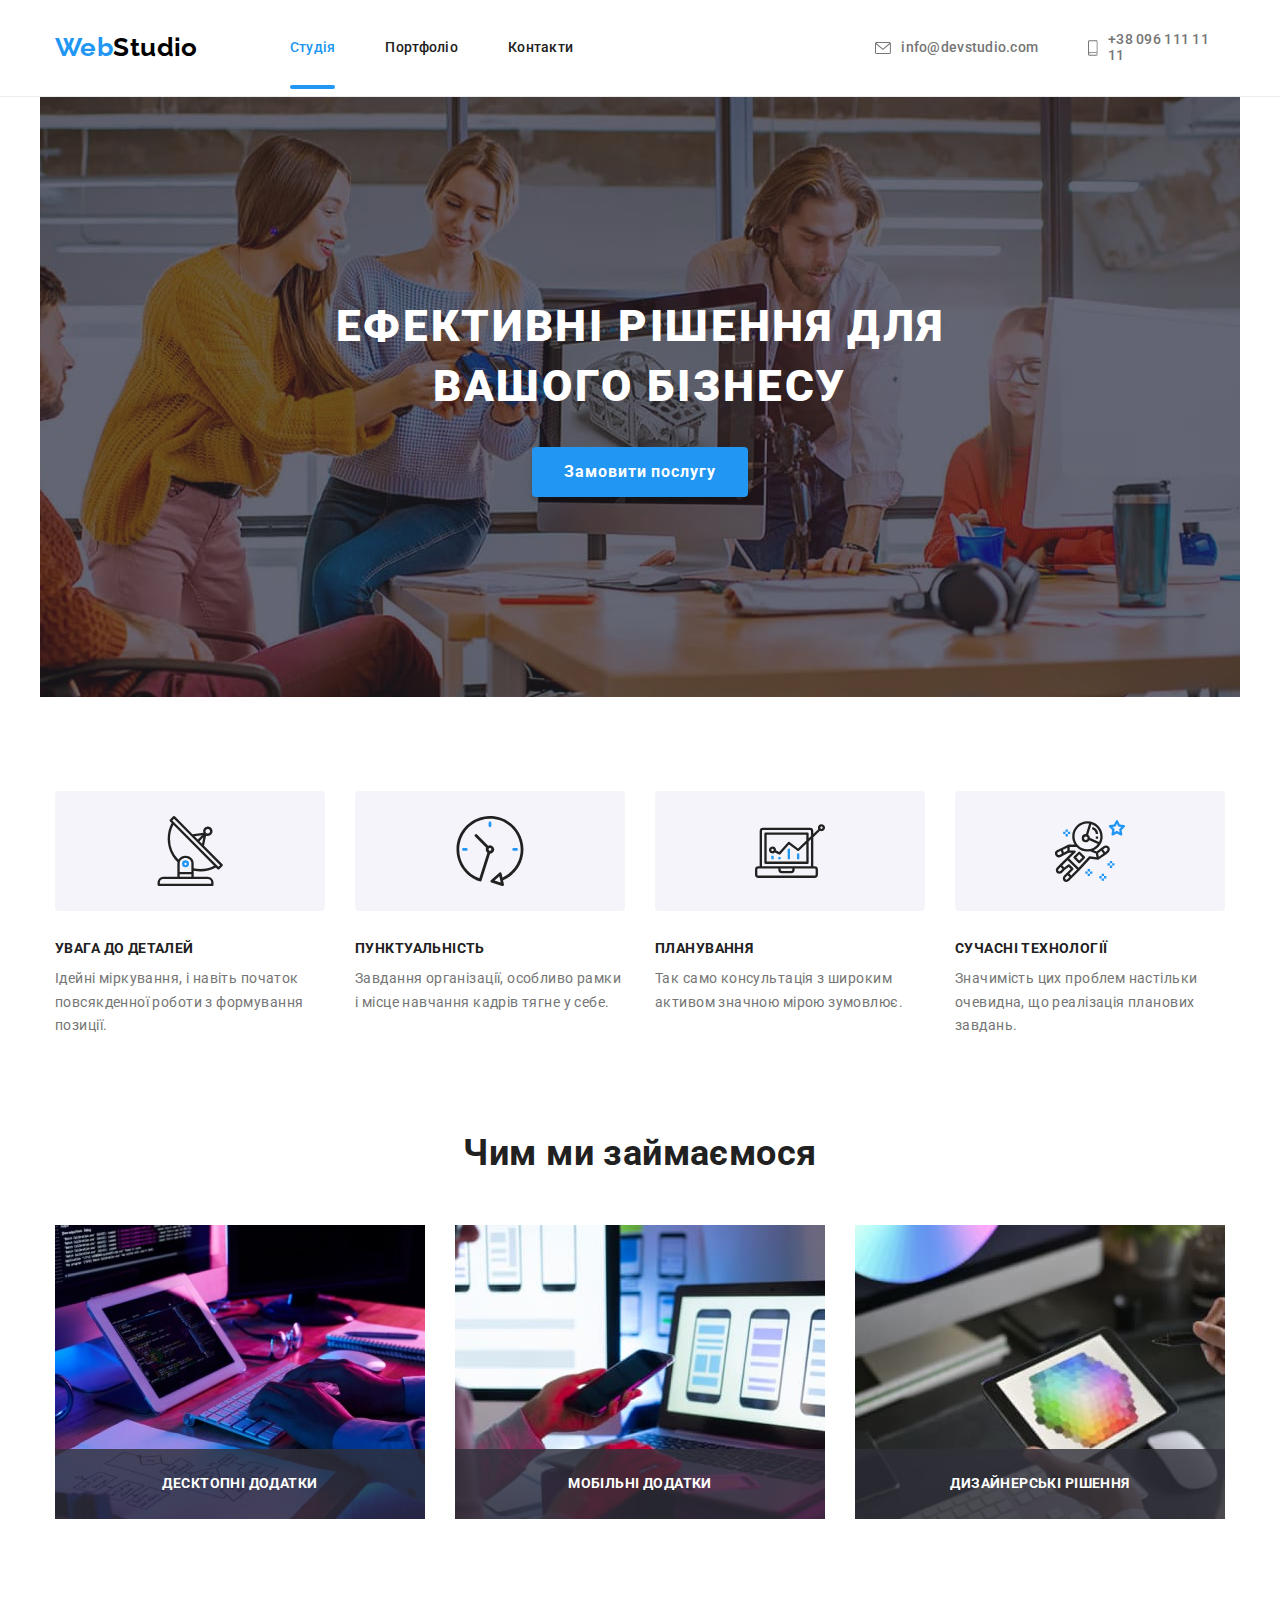
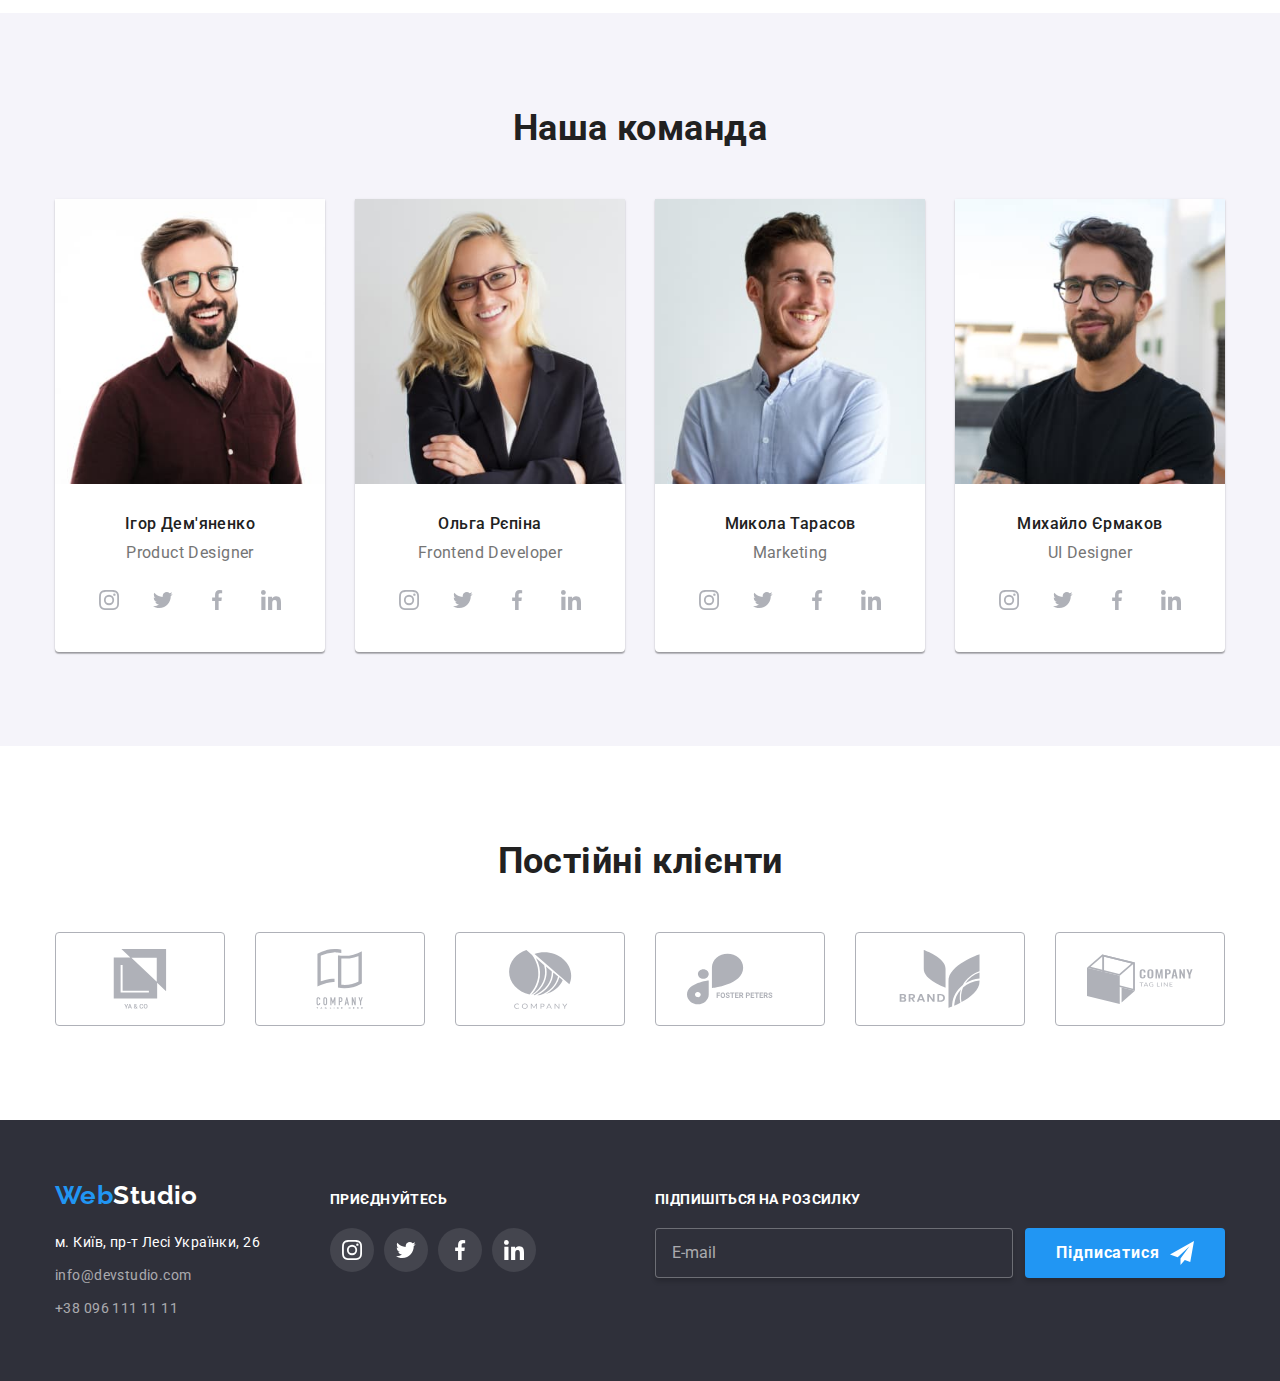
==== commit 59520c93: "Changet file index.html" ====
--- a/index.html
+++ b/index.html
@@ -166,11 +166,12 @@
               <div class="activity-section__thumb">
                 <img
                   srcset="
-                    ./images/desktop/web-development.jpg 1x,
+                    ./images/desktop/web-development.jpg    1x,
                     ./images/desktop/web-development@2x.jpg 2x
                   "
                   src="./images/desktop/web-development.jpg"
-                  alt="Web-розробник пише код майбутньго сайту"/>
+                  alt="Web-розробник пише код майбутньго сайту"
+                />
                 <h3 class="activity-section__title">Десктопні додатки</h3>
               </div>
             </li>
@@ -178,7 +179,7 @@
               <div class="activity-section__thumb">
                 <img
                   srcset="
-                    ./images/desktop/mobile-application.jpg 1x,
+                    ./images/desktop/mobile-application.jpg    1x,
                     ./images/desktop/mobile-application@2x.jpg 2x
                   "
                   src="./images/desktop/mobile-application.jpg"
@@ -191,7 +192,7 @@
               <div class="activity-section__thumb">
                 <img
                   srcset="
-                    ./images/desktop/web-design.jpg 1x,
+                    ./images/desktop/web-design.jpg    1x,
                     ./images/desktop/web-design@2x.jpg 2x
                   "
                   src="./images/desktop/web-design.jpg"
@@ -208,33 +209,19 @@
           <h2 class="section-title">Наша команда</h2>
           <ul class="team-section__list list">
             <li class="team-section__item">
-              <picture>
-                <source
-                  srcset="
-                    ./images/mobile/ihor-demyanenko.jpg 1x,
-                    ./images/mobile/ihor-demyanenko@2x.jpg 2x
-                  "
-                  type="image/jpg"
-                />
-                <source
-                  srcset="
-                    ./images/tablet/ihor-demyanenko.jpg 1x,
-                    ./images/tablet/ihor-demyanenko.jpg 2x
-                  "
-                  type="image/jpg"
-                />
-                <source
-                  srcset="
-                    ./images/desktop/ihor-demyanenko.jpg 1x,
-                    ./images/desktop/ihor-demyanenko@2x.jpg 2x
-                  "
-                  type="image/jpg"
-                />
-                <img
-                  src="./images/mobile/ihor-demyanenko.jpg"
-                  alt="Усміхнений молодий чоловік в окулярах з бородою"
-                />
-              </picture>
+              <img
+                srcset="
+                  ./images/desktop/ihor-demyanenko.jpg    270w,
+                  ./images/tablet/ihor-demyanenko.jpg     354w,
+                  ./images/mobile/ihor-demyanenko.jpg     450w,
+                  ./images/desktop/ihor-demyanenko@2x.jpg 540w,
+                  ./images/tablet/ihor-demyanenko@2x.jpg  708w,
+                  ./images/mobile/ihor-demyanenko@2x.jpg  900w
+                "
+                src="./images/mobile/ihor-demyanenko.jpg"
+                sizes="(min-width: 1200px) 25vw, (min-width: 768px) 50vw, 100vw"
+                alt="Усміхнений молодий чоловік в окулярах з бородою"
+              />
               <div class="team-section__container">
                 <h3 class="team-section__title">Ігор Дем'яненко</h3>
                 <p class="team-section__desc" lang="en">Product Designer</p>
@@ -271,33 +258,19 @@
               </div>
             </li>
             <li class="team-section__item">
-              <picture>
-                <source
-                  srcset="
-                    ./images/mobile/olga-repina.jpg 1x,
-                    ./images/mobile/olga-repina@2x.jpg 2x
-                  "
-                  type="image/jpg"
-                />
-                <source
-                  srcset="
-                    ./images/tablet/olga-repina.jpg 1x,
-                    ./images/tablet/olga-repina@2x.jpg 2x
-                  "
-                  type="image/jpg"
-                />
-                <source
-                  srcset="
-                    ./images/desktop/olga-repina.jpg 1x,
-                    ./images/desktop/olga-repina@2x.jpg 2x
-                  "
-                  type="image/jpg"
-                />
-                <img
-                  src="./images/mobile/olga-repina.jpg"
-                  alt="Красива, молода, усміхнена жінка в окулярах, блондинка"
-                />
-              </picture>
+              <img
+                srcset="
+                  ./images/desktop/olga-repina.jpg    270w,
+                  ./images/tablet/olga-repina.jpg     354w,
+                  ./images/mobile/olga-repina.jpg     450w,
+                  ./images/desktop/olga-repina@2x.jpg 540w,
+                  ./images/tablet/olga-repina@2x.jpg  708w,
+                  ./images/mobile/olga-repina@2x.jpg  900w
+                "
+                src="./images/mobile/olga-repina.jpg"
+                sizes="(min-width: 1200px) 25vw, (min-width: 768px) 50vw, 100vw"
+                alt="Красива, молода, усміхнена жінка в окулярах, блондинка"
+              />
               <div class="team-section__container">
                 <h3 class="team-section__title">Ольга Рєпіна</h3>
                 <p class="team-section__desc" lang="en">Frontend Developer</p>
@@ -334,33 +307,19 @@
               </div>
             </li>
             <li class="team-section__item">
-              <picture>
-                <source
-                  srcset="
-                    ./images/mobile/mykola-tarasov.jpg 1x,
-                    ./images/mobile/mykola-tarasov@2x.jpg 2x
-                  "
-                  type="image/jpg"
-                />
-                <source
-                  srcset="
-                    ./images/tablet/mykola-tarasov.jpg 1x,
-                    ./images/tablet/mykola-tarasov@2x.jpg 2x
-                  "
-                  type="image/jpg"
-                />
-                <source
-                  srcset="
-                    ./images/desktop/mykola-tarasov.jpg 1x,
-                    ./images/desktop/mykola-tarasov@2x.jpg 2x
-                  "
-                  type="image/jpg"
-                />
-                <img
-                  src="./images/mobile/mykola-tarasov.jpg"
-                  alt="Усміхнений молодий чоловік зі стильною зачіскою"
-                />
-              </picture>
+              <img
+                srcset="
+                  ./images/desktop/mykola-tarasov.jpg    270w,
+                  ./images/tablet/mykola-tarasov.jpg     354w,
+                  ./images/mobile/mykola-tarasov.jpg     450w,
+                  ./images/desktop/mykola-tarasov@2x.jpg 540w,
+                  ./images/tablet/mykola-tarasov@2x.jpg  708w,
+                  ./images/mobile/mykola-tarasov@2x.jpg  900w
+                "
+                src="./images/mobile/mykola-tarasov.jpg"
+                sizes="(min-width: 1200px) 25vw, (min-width: 768px) 50vw, 100vw"
+                alt="Усміхнений молодий чоловік зі стильною зачіскою"
+              />
               <div class="team-section__container">
                 <h3 class="team-section__title">Микола Тарасов</h3>
                 <p class="team-section__desc" lang="en">Marketing</p>
@@ -397,33 +356,19 @@
               </div>
             </li>
             <li class="team-section__item">
-              <picture>
-                <source
-                  srcset="
-                    ./images/mobile/mykhailo-yermakov.jpg 1x,
-                    ./images/mobile/mykhailo-yermakov@2x.jpg 2x
-                  "
-                  type="image/jpg"
-                />
-                <source
-                  srcset="
-                    ./images/tablet/mykhailo-yermakov.jpg 1x,
-                    ./images/tablet/mykhailo-yermakov@2x.jpg 2x
-                  "
-                  type="image/jpg"
-                />
-                <source
-                  srcset="
-                    ./images/desktop/mykhailo-yermakov.jpg 1x,
-                    ./images/desktop/mykhailo-yermakov@2x.jpg 2x
-                  "
-                  type="image/jpg"
-                />
-                <img
-                  src="./images/mobile/mykhailo-yermakov.jpg"
-                  alt="Русявий молодий чоловік з бородою в окулярах"
-                />
-              </picture>
+              <img
+                srcset="
+                  ./images/desktop/mykhailo-yermakov.jpg    270w,
+                  ./images/tablet/mykhailo-yermakov.jpg     354w,
+                  ./images/mobile/mykhailo-yermakov.jpg     450w,
+                  ./images/desktop/mykhailo-yermakov@2x.jpg 540w,
+                  ./images/tablet/mykhailo-yermakov@2x.jpg  708w,
+                  ./images/mobile/mykhailo-yermakov@2x.jpg  900w
+                "
+                src="./images/mobile/mykhailo-yermakov.jpg"
+                sizes="(min-width: 1200px) 25vw, (min-width: 768px) 50vw, 100vw"
+                alt="Русявий молодий чоловік з бородою в окулярах"
+              />
               <div class="team-section__container">
                 <h3 class="team-section__title">Михайло Єрмаков</h3>
                 <p class="team-section__desc" lang="en">UI Designer</p>
--- a/css/main.min.css
+++ b/css/main.min.css
@@ -1 +1 @@
-body{background-color:#fff;color:#212121;font-family:"Roboto",sans-serif;font-size:14px;letter-spacing:.03em}.link{text-decoration:none}.list{list-style:none;margin:0;padding-left:0}.container{margin:0 auto;padding-left:15px;padding-right:15px}@media screen and (min-width: 480px){.container{width:480px}}@media screen and (min-width: 768px){.container{width:768px}}@media screen and (min-width: 1200px){.container{width:1200px}}.section{padding:60px 0}img{display:block;max-width:100%;height:auto}h1,h2,h3,h4,h5,h6,p{margin:0}.visually-hidden{position:absolute;white-space:nowrap;width:1px;height:1px;overflow:hidden;padding:0;border:0;clip:rect(0 0 0 0);-webkit-clip-path:inset(50%);clip-path:inset(50%);margin:-1px}.clients-section__link,.social-list__link,.benefits-section__wrap,.button-close,.checkbox{display:-webkit-box;display:-ms-flexbox;display:flex;-webkit-box-pack:center;-ms-flex-pack:center;justify-content:center;-webkit-box-align:center;-ms-flex-align:center;align-items:center}.backdrop.is-hidden{opacity:0;pointer-events:none}.backdrop{position:fixed;top:0;left:0;opacity:1;-webkit-transition:opacity 250ms cubic-bezier(0.4, 0, 0.2, 1) 250ms;transition:opacity 250ms cubic-bezier(0.4, 0, 0.2, 1) 250ms;width:100%;height:100%;background-color:rgba(0,0,0,.2)}.backdrop.is-hidden.modal{-webkit-transform:translate(-50%, -50%) scale(0.85);transform:translate(-50%, -50%) scale(0.85)}.modal{position:absolute;top:50%;left:50%;-webkit-transform:translate(-50%, -50%) scale(1);transform:translate(-50%, -50%) scale(1);-webkit-transition:scale 250ms cubic-bezier(0.4, 0, 0.2, 1);transition:scale 250ms cubic-bezier(0.4, 0, 0.2, 1);padding:40px;min-width:450px;min-height:609px;border-radius:4px;background-color:#fff;-webkit-box-shadow:0px 1px 3px rgba(0,0,0,.12),0px 1px 1px rgba(0,0,0,.14),0px 2px 1px rgba(0,0,0,.2);box-shadow:0px 1px 3px rgba(0,0,0,.12),0px 1px 1px rgba(0,0,0,.14),0px 2px 1px rgba(0,0,0,.2)}@media screen and (min-width: 1200px){.modal{min-width:528px;min-height:581px}}.modal__title{margin-top:0;margin-bottom:12px;font-weight:700;font-size:20px;line-height:1.5;text-align:center}@media screen and (min-width: 1200px){.modal__title{font-weight:700;font-size:20px;line-height:1.15}}.form__field{display:-webkit-box;display:-ms-flexbox;display:flex;-webkit-box-orient:vertical;-webkit-box-direction:normal;-ms-flex-direction:column;flex-direction:column;margin-bottom:10px}.form__field-textarea{margin-bottom:20px}.form__wrap{position:relative}.form__icon{position:absolute;top:50%;left:12px;-webkit-transform:translateY(-50%);transform:translateY(-50%);-webkit-transition:fill 250ms cubic-bezier(0.4, 0, 0.2, 1);transition:fill 250ms cubic-bezier(0.4, 0, 0.2, 1)}.form__label{margin-bottom:4px;cursor:pointer;font-size:12px;line-height:1.17;letter-spacing:.01em;color:#757575}.form__input,.form__textarea{outline:none;width:100%;height:40px;padding:0 0 0 42px;border-radius:4px;border-width:1px;border-style:solid;border-color:rgba(33,33,33,.2);-webkit-transition:border 250ms cubic-bezier(0.4, 0, 0.2, 1);transition:border 250ms cubic-bezier(0.4, 0, 0.2, 1)}.form__input:focus,.form__input:hover,.form__textarea:focus,.form__textarea:hover{border-color:#2196f3;cursor:pointer}.form__input:focus+.form__icon,.form__input:hover+.form__icon{fill:#2196f3}.form__textarea{resize:none;height:120px;padding:12px 16px;-webkit-transition:border 250ms cubic-bezier(0.4, 0, 0.2, 1);transition:border 250ms cubic-bezier(0.4, 0, 0.2, 1)}.form__textarea::-webkit-input-placeholder{font-size:12px;line-height:1.17;letter-spacing:.01em;color:rgba(117,117,117,.5)}.form__textarea::-moz-placeholder{font-size:12px;line-height:1.17;letter-spacing:.01em;color:rgba(117,117,117,.5)}.form__textarea:-ms-input-placeholder{font-size:12px;line-height:1.17;letter-spacing:.01em;color:rgba(117,117,117,.5)}.form__textarea::-ms-input-placeholder{font-size:12px;line-height:1.17;letter-spacing:.01em;color:rgba(117,117,117,.5)}.form__textarea::placeholder{font-size:12px;line-height:1.17;letter-spacing:.01em;color:rgba(117,117,117,.5)}.checkbox{margin-bottom:30px}.checkbox__label{display:-webkit-box;display:-ms-flexbox;display:flex;-webkit-box-align:center;-ms-flex-align:center;align-items:center;cursor:pointer}.checkbox__input:hover~.checkbox__icon-wrap>.checkbox__uncheked,.checkbox__input:focus~.checkbox__icon-wrap>.checkbox__uncheked{fill:#2196f3}.checkbox__desc{margin-right:8px;line-height:1.17;color:#757575}@media screen and (max-width: 1199px){.checkbox__desc{font-size:12px}}@media screen and (min-width: 1200px){.checkbox__desc{line-height:1.71}}.checkbox__input:checked+.checkbox__icon-wrap>.checkbox__cheked{opacity:1}.checkbox__input:checked+.checkbox__icon-wrap>.checkbox__unchecked{opacity:0}.checkbox__icon-wrap{position:relative;margin-right:8px}.checkbox__uncheked{opacity:1;-webkit-transition:opacity 250ms cubic-bezier(0.4, 0, 0.2, 1),fill 250ms cubic-bezier(0.4, 0, 0.2, 1);transition:opacity 250ms cubic-bezier(0.4, 0, 0.2, 1),fill 250ms cubic-bezier(0.4, 0, 0.2, 1)}.checkbox__cheked{position:absolute;top:0;left:0;opacity:0;-webkit-transition:opacity 250ms cubic-bezier(0.4, 0, 0.2, 1);transition:opacity 250ms cubic-bezier(0.4, 0, 0.2, 1)}.checkbox__input{position:absolute;white-space:nowrap;width:1px;height:1px;overflow:hidden;padding:0;border:0;clip:rect(0 0 0 0);-webkit-clip-path:inset(50%);clip-path:inset(50%);margin:-1px}.checkbox__link{line-height:1.17;color:#2196f3}@media screen and (max-width: 1199px){.checkbox__link{font-size:12px}}@media screen and (min-width: 1200px){.checkbox__link{line-height:1.71}}.header{border-bottom:1px solid #ececec}.header__body{display:-webkit-box;display:-ms-flexbox;display:flex;-webkit-box-align:center;-ms-flex-align:center;align-items:center}@media screen and (max-width: 767px){.header__body{-webkit-box-pack:justify;-ms-flex-pack:justify;justify-content:space-between}}.header__dropdown-menu{display:-webkit-box;display:-ms-flexbox;display:flex}.header__contacts{display:-webkit-box;display:-ms-flexbox;display:flex;margin-left:auto}@media screen and (min-width: 768px)and (max-width: 1199px){.header__contacts{-webkit-box-orient:vertical;-webkit-box-direction:reverse;-ms-flex-direction:column-reverse;flex-direction:column-reverse;padding-top:21px;padding-bottom:21px}}@media screen and (min-width: 1200px){.header__contacts{gap:50px}}@media screen and (min-width: 768px){.header__item:not(:first-child){margin-bottom:10px}}.header__contact{color:#757575;font-weight:500;line-height:1.17;letter-spacing:.02em;-webkit-transition:color 250ms cubic-bezier(0.4, 0, 0.2, 1);transition:color 250ms cubic-bezier(0.4, 0, 0.2, 1)}.header__contact:hover,.header__contact:focus{color:#2196f3}@media screen and (min-width: 768px)and (max-width: 1199px){.header__contact{font-size:12px}}@media screen and (min-width: 1200px){.header__contact{line-height:1.14}}.header__icon{margin-right:8px;width:10px;height:14px;fill:currentColor;-webkit-transition:fill 250ms cubic-bezier(0.4, 0, 0.2, 1);transition:fill 250ms cubic-bezier(0.4, 0, 0.2, 1)}@media screen and (min-width: 1200px){.header__icon{width:10px;height:16px;margin-right:10px}}.header__icon--size{width:14px;height:10px}@media screen and (min-width: 1200px){.header__icon--size{width:16px;height:12px}}.header__contact:hover .header__icon{fill:currentColor}@media screen and (min-width: 768px){.menu-social-list{display:none}}.logo{color:#000;font-family:"Raleway",sans-serif;font-weight:700;font-size:26px;line-height:1.2}.logo-white{display:block;margin-bottom:20px;color:#fff}.logo__accent{color:#2196f3}@media screen and (max-width: 767px){.header__dropdown-menu{position:fixed;top:0;left:0;width:100vw;height:100vh;padding-top:48px;padding-left:40px;background-color:#fff;-webkit-transform:translateX(100%);transform:translateX(100%);-webkit-transition:-webkit-transform 250ms cubic-bezier(0.4, 0, 0.2, 1);transition:-webkit-transform 250ms cubic-bezier(0.4, 0, 0.2, 1);transition:transform 250ms cubic-bezier(0.4, 0, 0.2, 1);transition:transform 250ms cubic-bezier(0.4, 0, 0.2, 1), -webkit-transform 250ms cubic-bezier(0.4, 0, 0.2, 1)}.header__dropdown-menu.is-open{-webkit-transform:translateX(0);transform:translateX(0)}.header__dropdown-menu .header__icon{display:none}.nav__list{margin-bottom:302px}.nav__item:not(:last-child){margin-bottom:32px}.nav__link{color:#212121;font-weight:500;font-size:40px;line-height:1.18;letter-spacing:.02em;-webkit-transition:color 250ms cubic-bezier(0.4, 0, 0.2, 1);transition:color 250ms cubic-bezier(0.4, 0, 0.2, 1)}.nav__link:hover,.nav__link:focus{color:#2196f3}.header__contacts{margin-bottom:64px}.header__item:not(:last-child){margin-bottom:32px}.header__contact{color:#757575;font-weight:500;font-size:24px;line-height:1.17;letter-spacing:.02em}.header__contact--blue{font-size:34px;color:#2196f3}.menu-social-list{display:-webkit-box;display:-ms-flexbox;display:flex;gap:10px}.menu-social-list__item:not(:last-child){border-right:1px solid rgba(33,33,33,.2);padding-right:10px}.menu-social-list__link{color:#2196f3;font-weight:500;font-size:18px;line-height:1.22;letter-spacing:.02em}}@media screen and (min-width: 768px){.nav{display:-webkit-box;display:-ms-flexbox;display:flex;-webkit-box-align:center;-ms-flex-align:center;align-items:center}.nav__list{display:-webkit-box;display:-ms-flexbox;display:flex}.nav__item:not(:last-child){margin-right:50px}.nav__link{display:block;padding-top:32px;padding-bottom:32px;color:#212121;font-weight:500;line-height:1.14;letter-spacing:.02em;-webkit-transition:color 250ms cubic-bezier(0.4, 0, 0.2, 1);transition:color 250ms cubic-bezier(0.4, 0, 0.2, 1)}.nav__link:hover,.nav__link:focus{color:#2196f3}.nav__link--current{position:relative;color:#2196f3}.nav__link--current::after{content:"";position:absolute;bottom:-1px;left:0;display:inline-block;width:100%;height:4px;background:#2196f3;border-radius:2px}}.hero{max-width:480px;padding:118px 0;margin-right:auto;margin-left:auto;background-color:#c4c4c4;text-align:center;background-position:center;background-repeat:no-repeat;background-size:cover;background-image:-webkit-gradient(linear, left top, left bottom, from(rgba(47, 48, 58, 0.4)), to(rgba(47, 48, 58, 0.4))),url("../images/mobile/hero-banner-480.jpg");background-image:linear-gradient(rgba(47, 48, 58, 0.4), rgba(47, 48, 58, 0.4)),url("../images/mobile/hero-banner-480.jpg")}@media(min-device-pixel-ratio: 2),(-webkit-min-device-pixel-ratio: 2),(min-resolution: 192dpi),(min-resolution: 2dppx){.hero{background-image:-webkit-gradient(linear, left top, left bottom, from(rgba(47, 48, 58, 0.4)), to(rgba(47, 48, 58, 0.4))),url("../images/mobile/hero-banner-960.jpg");background-image:linear-gradient(rgba(47, 48, 58, 0.4), rgba(47, 48, 58, 0.4)),url("../images/mobile/hero-banner-960.jpg")}}@media screen and (min-width: 768px){.hero{max-width:768px;padding:118px 0;background-image:-webkit-gradient(linear, left top, left bottom, from(rgba(47, 48, 58, 0.4)), to(rgba(47, 48, 58, 0.4))),url("../images/tablet/hero-banner-768.jpg");background-image:linear-gradient(rgba(47, 48, 58, 0.4), rgba(47, 48, 58, 0.4)),url("../images/tablet/hero-banner-768.jpg")}}@media screen and (min-width: 768px)and (min-device-pixel-ratio: 2),screen and (min-width: 768px)and (-webkit-min-device-pixel-ratio: 2),screen and (min-width: 768px)and (min-resolution: 192dpi),screen and (min-width: 768px)and (min-resolution: 2dppx){.hero{background-image:-webkit-gradient(linear, left top, left bottom, from(rgba(47, 48, 58, 0.4)), to(rgba(47, 48, 58, 0.4))),url("../images/tablet/hero-banner-1536.jpg");background-image:linear-gradient(rgba(47, 48, 58, 0.4), rgba(47, 48, 58, 0.4)),url("../images/tablet/hero-banner-1536.jpg")}}@media screen and (min-width: 1200px){.hero{max-width:1200px;padding:200px 0;background-image:-webkit-gradient(linear, left top, left bottom, from(rgba(47, 48, 58, 0.4)), to(rgba(47, 48, 58, 0.4))),url("../images/desktop/hero-banner-1600.jpg");background-image:linear-gradient(rgba(47, 48, 58, 0.4), rgba(47, 48, 58, 0.4)),url("../images/desktop/hero-banner-1600.jpg")}}@media screen and (min-width: 1200px)and (min-device-pixel-ratio: 2),screen and (min-width: 1200px)and (-webkit-min-device-pixel-ratio: 2),screen and (min-width: 1200px)and (min-resolution: 192dpi),screen and (min-width: 1200px)and (min-resolution: 2dppx){.hero{background-image:-webkit-gradient(linear, left top, left bottom, from(rgba(47, 48, 58, 0.4)), to(rgba(47, 48, 58, 0.4))),url("../images/desktop/hero-banner-2400.jpg");background-image:linear-gradient(rgba(47, 48, 58, 0.4), rgba(47, 48, 58, 0.4)),url("../images/desktop/hero-banner-2400.jpg")}}.hero__title{margin-bottom:30px;color:#fff;font-weight:900;font-size:26px;line-height:1.62;text-align:center;letter-spacing:.06em;text-transform:uppercase}@media screen and (min-width: 1200px){.hero__title{font-weight:900;font-size:44px;line-height:1.36}}.button{display:inline-block;border-width:0;border-style:none;border-color:rgba(0,0,0,0);border-radius:4px;padding:10px 32px;-webkit-box-shadow:0px 4px 4px rgba(0,0,0,.15);box-shadow:0px 4px 4px rgba(0,0,0,.15);background-color:#2196f3;color:#fff;font-family:inherit;font-weight:700;font-size:16px;line-height:1.88;letter-spacing:.06em;cursor:pointer;-webkit-transition:background-color 250ms cubic-bezier(0.4, 0, 0.2, 1);transition:background-color 250ms cubic-bezier(0.4, 0, 0.2, 1)}.button:hover,.button:focus{background-color:#188ce8}.button__icon{fill:currentColor;-webkit-transition:fill 250ms cubic-bezier(0.4, 0, 0.2, 1);transition:fill 250ms cubic-bezier(0.4, 0, 0.2, 1)}.button__menu{display:-webkit-inline-box;display:-ms-inline-flexbox;display:inline-flex;margin:0;padding:0;border:none;cursor:pointer;background-color:rgba(0,0,0,0)}.button__menu:hover .button__icon,.button__menu:focus .button__icon{fill:#2196f3}@media screen and (min-width: 768px){.button__menu{display:none}}.header__dropdown-menu .button__menu{position:absolute;top:10px;right:15px}.button-icon{display:-webkit-inline-box;display:-ms-inline-flexbox;display:inline-flex;-webkit-box-pack:center;-ms-flex-pack:center;justify-content:center;-webkit-box-align:center;-ms-flex-align:center;align-items:center;gap:10px;padding:0;width:200px;height:50px}.button-close{position:absolute;top:8px;right:8px;-webkit-transition:fill 250ms cubic-bezier(0.4, 0, 0.2, 1);transition:fill 250ms cubic-bezier(0.4, 0, 0.2, 1);width:30px;height:30px;border-radius:50%;background:#fff;border-width:1px;border-style:solid;border-color:rgba(0,0,0,.1);cursor:pointer}.button-close:hover,.button-close:focus{fill:#2196f3}.button-filter{padding:6px 22px;background-color:#f5f4fa;color:#212121;font-family:inherit;font-weight:500;font-size:16px;line-height:1.63;-webkit-box-shadow:none;box-shadow:none;cursor:pointer;-webkit-transition:background-color 250ms cubic-bezier(0.4, 0, 0.2, 1),color 250ms cubic-bezier(0.4, 0, 0.2, 1),-webkit-box-shadow 250ms cubic-bezier(0.4, 0, 0.2, 1);transition:background-color 250ms cubic-bezier(0.4, 0, 0.2, 1),color 250ms cubic-bezier(0.4, 0, 0.2, 1),-webkit-box-shadow 250ms cubic-bezier(0.4, 0, 0.2, 1);transition:background-color 250ms cubic-bezier(0.4, 0, 0.2, 1),color 250ms cubic-bezier(0.4, 0, 0.2, 1),box-shadow 250ms cubic-bezier(0.4, 0, 0.2, 1);transition:background-color 250ms cubic-bezier(0.4, 0, 0.2, 1),color 250ms cubic-bezier(0.4, 0, 0.2, 1),box-shadow 250ms cubic-bezier(0.4, 0, 0.2, 1),-webkit-box-shadow 250ms cubic-bezier(0.4, 0, 0.2, 1)}.button-filter:hover,.button-filter:focus{background-color:#2196f3;color:#fff;-webkit-box-shadow:0px 3px 1px rgba(0,0,0,.1),0px 1px 2px rgba(0,0,0,.08),0px 2px 2px rgba(0,0,0,.12);box-shadow:0px 3px 1px rgba(0,0,0,.1),0px 1px 2px rgba(0,0,0,.08),0px 2px 2px rgba(0,0,0,.12)}.button__form{display:block;margin-left:auto;margin-right:auto;width:200px;height:50px}.benefits-section{padding:60px 0}@media screen and (min-width: 1200px){.benefits-section{padding:94px 0 47px 0}}.benefits-section__wrap{width:100%;height:120px;margin-bottom:30px;border-radius:4px;background:#f5f4fa}@media screen and (min-width: 1200px){.benefits-section__wrap{width:270px;height:120px;padding:25px 100px}}.benefits-section__title{margin-bottom:10px;font-weight:700;font-size:14px;line-height:1.14;text-align:center;text-transform:uppercase}@media screen and (max-width: 768px){.benefits-section__title{text-align:center}}.benefits-section__desc{color:#757575;line-height:1.71}@media screen and (max-width: 1199px){.activity-section{display:none}}@media screen and (min-width: 1200px){.activity-section{padding:47px 0 94px 0}.activity-section__list{display:-webkit-box;display:-ms-flexbox;display:flex;gap:30px}.activity-section__item{-ms-flex-preferred-size:calc((100% - 60px)/3);flex-basis:calc((100% - 60px)/3)}.activity-section__thumb{position:relative}.activity-section__title{position:absolute;width:100%;bottom:0;left:0;padding-top:27px;padding-bottom:27px;text-align:center;font-weight:700;font-size:14px;line-height:1.14;text-transform:uppercase;color:#fff;background-color:rgba(47,48,58,.8)}}.section-title{margin-bottom:30px;font-weight:700;font-size:28px;line-height:1.17;text-align:center}@media screen and (min-width: 1200px){.section-title{margin-bottom:50px;font-weight:700;font-size:36px;line-height:1.17}}.team-section{background-color:#f5f4fa}@media screen and (min-width: 1200px){.team-section__list{display:-webkit-box;display:-ms-flexbox;display:flex;text-align:center;gap:30px}}.team-section__item{background-color:#fff;-webkit-box-shadow:0px 1px 3px rgba(0,0,0,.12),0px 1px 1px rgba(0,0,0,.14),0px 2px 1px rgba(0,0,0,.2);box-shadow:0px 1px 3px rgba(0,0,0,.12),0px 1px 1px rgba(0,0,0,.14),0px 2px 1px rgba(0,0,0,.2);border-radius:0px 0px 4px 4px}@media screen and (min-width: 480px){.team-section__item{width:100%;height:auto}}@media screen and (max-width: 766px){.team-section__item{margin-bottom:30px}}@media screen and (min-width: 1200px){.team-section__item{-ms-flex-preferred-size:calc((100% - 90px)/4);flex-basis:calc((100% - 90px)/4)}}.team-section__container{text-align:center;padding-top:30px;padding-bottom:24px}@media screen and (min-width: 1200px){.team-section__container{padding-bottom:30px}}.team-section__title{margin-bottom:10px;font-weight:500;font-size:16px;line-height:1.19}.team-section__desc{margin-bottom:16px;color:#757575;font-size:16px;line-height:1.19}.social-list{display:-webkit-box;display:-ms-flexbox;display:flex;-webkit-box-pack:center;-ms-flex-pack:center;justify-content:center;gap:10px}.social-list__link{width:44px;height:44px;border-radius:50%;fill:#afb1b8;-webkit-transition:background-color 250ms cubic-bezier(0.4, 0, 0.2, 1),fill 250ms cubic-bezier(0.4, 0, 0.2, 1);transition:background-color 250ms cubic-bezier(0.4, 0, 0.2, 1),fill 250ms cubic-bezier(0.4, 0, 0.2, 1)}.social-list__link:hover,.social-list__link:focus{background-color:#2196f3;fill:#fff}.social-list__link-color{background:rgba(255,255,255,.1);fill:#fff;-webkit-transition:background 250ms cubic-bezier(0.4, 0, 0.2, 1);transition:background 250ms cubic-bezier(0.4, 0, 0.2, 1)}.social-list__link-color:hover,.social-list__link-color:focus{background:#2196f3}.clients-section__list{display:-webkit-box;display:-ms-flexbox;display:flex;-ms-flex-wrap:wrap;flex-wrap:wrap;gap:30px}.clients-section__item{-ms-flex-preferred-size:calc((100% - 30px)/2);flex-basis:calc((100% - 30px)/2)}.clients-section__link{padding-top:16px;padding-bottom:16px;border-width:1px;border-style:solid;border-color:#afb1b8;border-radius:4px;fill:#afb1b8;-webkit-transition:fill 250ms cubic-bezier(0.4, 0, 0.2, 1),border 250ms cubic-bezier(0.4, 0, 0.2, 1);transition:fill 250ms cubic-bezier(0.4, 0, 0.2, 1),border 250ms cubic-bezier(0.4, 0, 0.2, 1)}.clients-section__link:hover,.clients-section__link:focus{fill:#2196f3;border-width:1px;border-style:solid;border-color:#2196f3}.footer{text-align:center;padding-top:60px;padding-bottom:60px;background-color:#2f303a;line-height:1.71}@media screen and (max-width: 767px){.footer__wrap:not(:last-child){margin-bottom:60px}}.footer__wrap{-webkit-box-align:center;-ms-flex-align:center;align-items:center}.footer__item{display:block}.footer__item:not(:first-child){margin-top:8px}@media screen and (min-width: 1200px){.footer__item:not(:first-child){margin-top:9px}}.footer__location{color:#fff}.footer__contacts{color:rgba(255,255,255,.6);-webkit-transition:color 250ms cubic-bezier(0.4, 0, 0.2, 1);transition:color 250ms cubic-bezier(0.4, 0, 0.2, 1)}.footer__contacts:hover,.footer__contacts:focus{color:#2196f3}.footer__title{display:inline-block;font-weight:700;font-size:14px;line-height:1.14;text-transform:uppercase;color:#fff}.footer__title-margin{margin-bottom:20px}.footer__input{outline:none;padding-left:16px;width:100%;height:50px;color:#fff;border-width:1px;border-style:solid;border-color:rgba(255,255,255,.3);border-radius:4px;-webkit-box-shadow:0px 4px 4px rgba(0,0,0,.15);box-shadow:0px 4px 4px rgba(0,0,0,.15);background:#2f303a;-webkit-transition:border 250ms cubic-bezier(0.4, 0, 0.2, 1);transition:border 250ms cubic-bezier(0.4, 0, 0.2, 1)}.footer__input:focus{border-width:1px;border-style:solid;border-color:#fff}.footer__input::-webkit-input-placeholder{font-size:16px;line-height:1.25;color:rgba(255,255,255,.6)}.footer__input::-moz-placeholder{font-size:16px;line-height:1.25;color:rgba(255,255,255,.6)}.footer__input:-ms-input-placeholder{font-size:16px;line-height:1.25;color:rgba(255,255,255,.6)}.footer__input::-ms-input-placeholder{font-size:16px;line-height:1.25;color:rgba(255,255,255,.6)}.footer__input::placeholder{font-size:16px;line-height:1.25;color:rgba(255,255,255,.6)}@media screen and (max-width: 1199px){.footer__input{margin-bottom:20px}}@media screen and (min-width: 1200px){.footer__input{margin-right:12px;width:358px;height:50px}}.footer__input:-webkit-autofill{-webkit-text-fill-color:#fff;-webkit-box-shadow:0 0 0 100px #2f303a inset;box-shadow:0 0 0 100px #2f303a inset}.filter{display:-webkit-box;display:-ms-flexbox;display:flex;-webkit-box-pack:center;-ms-flex-pack:center;justify-content:center;margin-bottom:50px;gap:8px}.projects-list{display:-webkit-box;display:-ms-flexbox;display:flex;-ms-flex-wrap:wrap;flex-wrap:wrap;gap:30px}.projects-item .link{display:block;-webkit-transition:-webkit-box-shadow 250ms cubic-bezier(0.4, 0, 0.2, 1);transition:-webkit-box-shadow 250ms cubic-bezier(0.4, 0, 0.2, 1);transition:box-shadow 250ms cubic-bezier(0.4, 0, 0.2, 1);transition:box-shadow 250ms cubic-bezier(0.4, 0, 0.2, 1), -webkit-box-shadow 250ms cubic-bezier(0.4, 0, 0.2, 1)}.projects-item .link:hover,.projects-item .link:focus{-webkit-box-shadow:0px 1px 1px rgba(0,0,0,.12),0px 4px 4px rgba(0,0,0,.06),1px 4px 6px rgba(0,0,0,.16);box-shadow:0px 1px 1px rgba(0,0,0,.12),0px 4px 4px rgba(0,0,0,.06),1px 4px 6px rgba(0,0,0,.16)}.project-thumb{position:relative;overflow:hidden}.project-thumb .overlay-desc{position:absolute;top:0;left:0;-webkit-transform:translateY(101%);transform:translateY(101%);-webkit-transition:-webkit-transform 250ms cubic-bezier(0.4, 0, 0.2, 1);transition:-webkit-transform 250ms cubic-bezier(0.4, 0, 0.2, 1);transition:transform 250ms cubic-bezier(0.4, 0, 0.2, 1);transition:transform 250ms cubic-bezier(0.4, 0, 0.2, 1), -webkit-transform 250ms cubic-bezier(0.4, 0, 0.2, 1);padding:63px 24px;height:100%;font-size:18px;line-height:1.6;color:#fff;background-color:rgba(33,150,243,.9)}.project-thumb:hover .overlay-desc{-webkit-transform:translateY(0);transform:translateY(0)}.project-title{margin-bottom:4px;color:#212121;font-size:18px;line-height:2;letter-spacing:.06em}.project-desc{color:#757575;font-size:16px;line-height:1.88}.project-container{padding:20px 24px;border-right:1px solid #eee;border-bottom:1px solid #eee;border-left:1px solid #eee}/*# sourceMappingURL=main.min.css.map */+body{background-color:#fff;color:#212121;font-family:"Roboto",sans-serif;font-size:14px;letter-spacing:.03em}.link{text-decoration:none}.list{list-style:none;margin:0;padding-left:0}.container{margin:0 auto;padding-left:15px;padding-right:15px}@media screen and (min-width: 480px){.container{width:480px}}@media screen and (min-width: 768px){.container{width:768px}}@media screen and (min-width: 1200px){.container{width:1200px}}.section{padding:60px 0}@media screen and (min-width: 1200px){.section{padding:94px 0}}img{display:block;max-width:100%;height:auto}h1,h2,h3,h4,h5,h6,p{margin:0}.visually-hidden{position:absolute;white-space:nowrap;width:1px;height:1px;overflow:hidden;padding:0;border:0;clip:rect(0 0 0 0);-webkit-clip-path:inset(50%);clip-path:inset(50%);margin:-1px}.clients-section__link,.social-list__link,.benefits-section__wrap,.button-close,.checkbox{display:-webkit-box;display:-ms-flexbox;display:flex;-webkit-box-pack:center;-ms-flex-pack:center;justify-content:center;-webkit-box-align:center;-ms-flex-align:center;align-items:center}.backdrop.is-hidden{opacity:0;pointer-events:none}.backdrop{position:fixed;top:0;left:0;opacity:1;-webkit-transition:opacity 250ms cubic-bezier(0.4, 0, 0.2, 1) 250ms;transition:opacity 250ms cubic-bezier(0.4, 0, 0.2, 1) 250ms;width:100%;height:100%;background-color:rgba(0,0,0,.2)}.backdrop.is-hidden.modal{-webkit-transform:translate(-50%, -50%) scale(0.85);transform:translate(-50%, -50%) scale(0.85)}.modal{position:absolute;top:50%;left:50%;-webkit-transform:translate(-50%, -50%) scale(1);transform:translate(-50%, -50%) scale(1);-webkit-transition:scale 250ms cubic-bezier(0.4, 0, 0.2, 1);transition:scale 250ms cubic-bezier(0.4, 0, 0.2, 1);padding:40px;min-width:450px;min-height:609px;border-radius:4px;background-color:#fff;-webkit-box-shadow:0px 1px 3px rgba(0,0,0,.12),0px 1px 1px rgba(0,0,0,.14),0px 2px 1px rgba(0,0,0,.2);box-shadow:0px 1px 3px rgba(0,0,0,.12),0px 1px 1px rgba(0,0,0,.14),0px 2px 1px rgba(0,0,0,.2)}@media screen and (min-width: 1200px){.modal{min-width:528px;min-height:581px}}.modal__title{margin-top:0;margin-bottom:12px;font-weight:700;font-size:20px;line-height:1.5;text-align:center}@media screen and (min-width: 1200px){.modal__title{font-weight:700;font-size:20px;line-height:1.15}}.form__field{display:-webkit-box;display:-ms-flexbox;display:flex;-webkit-box-orient:vertical;-webkit-box-direction:normal;-ms-flex-direction:column;flex-direction:column;margin-bottom:10px}.form__field-textarea{margin-bottom:20px}.form__wrap{position:relative}.form__icon{position:absolute;top:50%;left:12px;-webkit-transform:translateY(-50%);transform:translateY(-50%);-webkit-transition:fill 250ms cubic-bezier(0.4, 0, 0.2, 1);transition:fill 250ms cubic-bezier(0.4, 0, 0.2, 1)}.form__label{margin-bottom:4px;cursor:pointer;font-size:12px;line-height:1.17;letter-spacing:.01em;color:#757575}.form__input,.form__textarea{outline:none;width:100%;height:40px;padding:0 0 0 42px;border-radius:4px;border-width:1px;border-style:solid;border-color:rgba(33,33,33,.2);-webkit-transition:border 250ms cubic-bezier(0.4, 0, 0.2, 1);transition:border 250ms cubic-bezier(0.4, 0, 0.2, 1)}.form__input:focus,.form__input:hover,.form__textarea:focus,.form__textarea:hover{border-color:#2196f3;cursor:pointer}.form__input:focus+.form__icon,.form__input:hover+.form__icon{fill:#2196f3}.form__textarea{resize:none;height:120px;padding:12px 16px;-webkit-transition:border 250ms cubic-bezier(0.4, 0, 0.2, 1);transition:border 250ms cubic-bezier(0.4, 0, 0.2, 1)}.form__textarea::-webkit-input-placeholder{font-size:12px;line-height:1.17;letter-spacing:.01em;color:rgba(117,117,117,.5)}.form__textarea::-moz-placeholder{font-size:12px;line-height:1.17;letter-spacing:.01em;color:rgba(117,117,117,.5)}.form__textarea:-ms-input-placeholder{font-size:12px;line-height:1.17;letter-spacing:.01em;color:rgba(117,117,117,.5)}.form__textarea::-ms-input-placeholder{font-size:12px;line-height:1.17;letter-spacing:.01em;color:rgba(117,117,117,.5)}.form__textarea::placeholder{font-size:12px;line-height:1.17;letter-spacing:.01em;color:rgba(117,117,117,.5)}.checkbox{margin-bottom:30px}.checkbox__label{display:-webkit-box;display:-ms-flexbox;display:flex;-webkit-box-align:center;-ms-flex-align:center;align-items:center;cursor:pointer}.checkbox__input:hover~.checkbox__icon-wrap>.checkbox__uncheked,.checkbox__input:focus~.checkbox__icon-wrap>.checkbox__uncheked{fill:#2196f3}.checkbox__desc{margin-right:8px;line-height:1.17;color:#757575}@media screen and (max-width: 1199px){.checkbox__desc{font-size:12px}}@media screen and (min-width: 1200px){.checkbox__desc{line-height:1.71}}.checkbox__input:checked+.checkbox__icon-wrap>.checkbox__cheked{opacity:1}.checkbox__input:checked+.checkbox__icon-wrap>.checkbox__unchecked{opacity:0}.checkbox__icon-wrap{position:relative;margin-right:8px}.checkbox__uncheked{opacity:1;-webkit-transition:opacity 250ms cubic-bezier(0.4, 0, 0.2, 1),fill 250ms cubic-bezier(0.4, 0, 0.2, 1);transition:opacity 250ms cubic-bezier(0.4, 0, 0.2, 1),fill 250ms cubic-bezier(0.4, 0, 0.2, 1)}.checkbox__cheked{position:absolute;top:0;left:0;opacity:0;-webkit-transition:opacity 250ms cubic-bezier(0.4, 0, 0.2, 1);transition:opacity 250ms cubic-bezier(0.4, 0, 0.2, 1)}.checkbox__input{position:absolute;white-space:nowrap;width:1px;height:1px;overflow:hidden;padding:0;border:0;clip:rect(0 0 0 0);-webkit-clip-path:inset(50%);clip-path:inset(50%);margin:-1px}.checkbox__link{line-height:1.17;color:#2196f3}@media screen and (max-width: 1199px){.checkbox__link{font-size:12px}}@media screen and (min-width: 1200px){.checkbox__link{line-height:1.71}}.header{border-bottom:1px solid #ececec}@media screen and (max-width: 767px){.header{padding:10px 0}}.header__body{display:-webkit-box;display:-ms-flexbox;display:flex;-webkit-box-align:center;-ms-flex-align:center;align-items:center}@media screen and (max-width: 767px){.header__body{-webkit-box-pack:justify;-ms-flex-pack:justify;justify-content:space-between}}@media screen and (min-width: 768px){.header__body{gap:87px}}@media screen and (min-width: 1200px){.header__body{gap:92px}}@media screen and (min-width: 768px){.header__dropdown-menu{display:-webkit-box;display:-ms-flexbox;display:flex;gap:87px}}@media screen and (min-width: 1200px){.header__dropdown-menu{gap:302px}}@media screen and (min-width: 768px){.header__contacts{display:-webkit-box;display:-ms-flexbox;display:flex;-webkit-box-pack:center;-ms-flex-pack:center;justify-content:center}}@media screen and (min-width: 768px)and (max-width: 1199px){.header__contacts{-webkit-box-orient:vertical;-webkit-box-direction:reverse;-ms-flex-direction:column-reverse;flex-direction:column-reverse}}@media screen and (min-width: 1200px){.header__contacts{-webkit-box-orient:horizontal;-webkit-box-direction:reverse;-ms-flex-direction:row-reverse;flex-direction:row-reverse;-webkit-box-align:center;-ms-flex-align:center;align-items:center;gap:50px}}@media screen and (min-width: 768px)and (max-width: 1199px){.header__item:not(:first-child){margin-bottom:10px}}.header__contact{color:#757575;font-weight:500;line-height:1.17;letter-spacing:.02em;-webkit-transition:color 250ms cubic-bezier(0.4, 0, 0.2, 1);transition:color 250ms cubic-bezier(0.4, 0, 0.2, 1)}.header__contact:hover,.header__contact:focus{color:#2196f3}@media screen and (min-width: 768px){.header__contact{font-size:12px}}@media screen and (min-width: 1200px){.header__contact{display:-webkit-box;display:-ms-flexbox;display:flex;-webkit-box-align:center;-ms-flex-align:center;align-items:center;padding-top:32px;padding-bottom:32px;font-size:14px;line-height:1.14}}.header__icon{margin-right:8px;width:10px;height:14px;fill:currentColor;-webkit-transition:fill 250ms cubic-bezier(0.4, 0, 0.2, 1);transition:fill 250ms cubic-bezier(0.4, 0, 0.2, 1)}@media screen and (min-width: 1200px){.header__icon{width:10px;height:16px;margin-right:10px}}.header__icon--size{width:14px;height:10px}@media screen and (min-width: 1200px){.header__icon--size{width:16px;height:12px}}.header__contact:hover .header__icon{fill:currentColor}@media screen and (min-width: 768px){.menu-social-list{display:none}}.logo{color:#000;font-family:"Raleway",sans-serif;font-weight:700;font-size:26px;line-height:1.2}.logo-white{display:block;margin-bottom:20px;color:#fff}.logo__accent{color:#2196f3}@media screen and (max-width: 767px){.header__dropdown-menu{position:fixed;top:0;left:0;width:100vw;height:100vh;padding-top:48px;padding-left:40px;background-color:#fff;z-index:5;-webkit-transform:translateX(100%);transform:translateX(100%);-webkit-transition:-webkit-transform 250ms cubic-bezier(0.4, 0, 0.2, 1);transition:-webkit-transform 250ms cubic-bezier(0.4, 0, 0.2, 1);transition:transform 250ms cubic-bezier(0.4, 0, 0.2, 1);transition:transform 250ms cubic-bezier(0.4, 0, 0.2, 1), -webkit-transform 250ms cubic-bezier(0.4, 0, 0.2, 1)}.header__dropdown-menu.is-open{-webkit-transform:translateX(0);transform:translateX(0)}.header__dropdown-menu .header__icon{display:none}.nav__list{margin-bottom:302px}.nav__item:not(:last-child){margin-bottom:32px}.nav__link{color:#212121;font-weight:500;font-size:40px;line-height:1.18;letter-spacing:.02em;-webkit-transition:color 250ms cubic-bezier(0.4, 0, 0.2, 1);transition:color 250ms cubic-bezier(0.4, 0, 0.2, 1)}.nav__link:hover,.nav__link:focus{color:#2196f3}.header__contacts{margin-bottom:64px}.header__item:not(:last-child){margin-bottom:32px}.header__contact{color:#757575;font-weight:500;font-size:24px;line-height:1.17;letter-spacing:.02em}.header__contact--blue{font-size:34px;color:#2196f3}.menu-social-list{display:-webkit-box;display:-ms-flexbox;display:flex;gap:10px}.menu-social-list__item:not(:last-child){border-right:1px solid rgba(33,33,33,.2);padding-right:10px}.menu-social-list__link{color:#2196f3;font-weight:500;font-size:18px;line-height:1.22;letter-spacing:.02em}}@media screen and (min-width: 768px){.nav{display:-webkit-box;display:-ms-flexbox;display:flex;-webkit-box-align:center;-ms-flex-align:center;align-items:center}.nav__list{display:-webkit-box;display:-ms-flexbox;display:flex}.nav__item:not(:last-child){margin-right:50px}.nav__link{display:block;padding-top:32px;padding-bottom:32px;color:#212121;font-weight:500;line-height:1.14;letter-spacing:.02em;-webkit-transition:color 250ms cubic-bezier(0.4, 0, 0.2, 1);transition:color 250ms cubic-bezier(0.4, 0, 0.2, 1)}.nav__link:hover,.nav__link:focus{color:#2196f3}.nav__link--current{position:relative;color:#2196f3}.nav__link--current::after{content:"";position:absolute;bottom:-1px;left:0;display:inline-block;width:100%;height:4px;background:#2196f3;border-radius:2px}}.hero{max-width:480px;padding:118px 0;margin-right:auto;margin-left:auto;background-color:#c4c4c4;text-align:center;background-position:center;background-repeat:no-repeat;background-size:cover;background-image:-webkit-gradient(linear, left top, left bottom, from(rgba(47, 48, 58, 0.4)), to(rgba(47, 48, 58, 0.4))),url("../images/mobile/hero-banner-480.jpg");background-image:linear-gradient(rgba(47, 48, 58, 0.4), rgba(47, 48, 58, 0.4)),url("../images/mobile/hero-banner-480.jpg")}@media(min-device-pixel-ratio: 2),(-webkit-min-device-pixel-ratio: 2),(min-resolution: 192dpi),(min-resolution: 2dppx){.hero{background-image:-webkit-gradient(linear, left top, left bottom, from(rgba(47, 48, 58, 0.4)), to(rgba(47, 48, 58, 0.4))),url("../images/mobile/hero-banner-960.jpg");background-image:linear-gradient(rgba(47, 48, 58, 0.4), rgba(47, 48, 58, 0.4)),url("../images/mobile/hero-banner-960.jpg")}}@media screen and (min-width: 768px){.hero{max-width:768px;padding:118px 0;background-image:-webkit-gradient(linear, left top, left bottom, from(rgba(47, 48, 58, 0.4)), to(rgba(47, 48, 58, 0.4))),url("../images/tablet/hero-banner-768.jpg");background-image:linear-gradient(rgba(47, 48, 58, 0.4), rgba(47, 48, 58, 0.4)),url("../images/tablet/hero-banner-768.jpg")}}@media screen and (min-width: 768px)and (min-device-pixel-ratio: 2),screen and (min-width: 768px)and (-webkit-min-device-pixel-ratio: 2),screen and (min-width: 768px)and (min-resolution: 192dpi),screen and (min-width: 768px)and (min-resolution: 2dppx){.hero{background-image:-webkit-gradient(linear, left top, left bottom, from(rgba(47, 48, 58, 0.4)), to(rgba(47, 48, 58, 0.4))),url("../images/tablet/hero-banner-1536.jpg");background-image:linear-gradient(rgba(47, 48, 58, 0.4), rgba(47, 48, 58, 0.4)),url("../images/tablet/hero-banner-1536.jpg")}}@media screen and (min-width: 1200px){.hero{max-width:1200px;padding:200px 0;background-image:-webkit-gradient(linear, left top, left bottom, from(rgba(47, 48, 58, 0.4)), to(rgba(47, 48, 58, 0.4))),url("../images/desktop/hero-banner-1600.jpg");background-image:linear-gradient(rgba(47, 48, 58, 0.4), rgba(47, 48, 58, 0.4)),url("../images/desktop/hero-banner-1600.jpg")}}@media screen and (min-width: 1200px)and (min-device-pixel-ratio: 2),screen and (min-width: 1200px)and (-webkit-min-device-pixel-ratio: 2),screen and (min-width: 1200px)and (min-resolution: 192dpi),screen and (min-width: 1200px)and (min-resolution: 2dppx){.hero{background-image:-webkit-gradient(linear, left top, left bottom, from(rgba(47, 48, 58, 0.4)), to(rgba(47, 48, 58, 0.4))),url("../images/desktop/hero-banner-2400.jpg");background-image:linear-gradient(rgba(47, 48, 58, 0.4), rgba(47, 48, 58, 0.4)),url("../images/desktop/hero-banner-2400.jpg")}}.hero__title{margin-bottom:30px;color:#fff;font-weight:900;font-size:26px;line-height:1.62;text-align:center;letter-spacing:.06em;text-transform:uppercase}@media screen and (min-width: 768px){.hero__title{max-width:360px;margin-right:auto;margin-left:auto}}@media screen and (min-width: 1200px){.hero__title{max-width:696px;font-weight:900;font-size:44px;line-height:1.36}}.button{display:inline-block;border-width:0;border-style:none;border-color:rgba(0,0,0,0);border-radius:4px;padding:10px 32px;-webkit-box-shadow:0px 4px 4px rgba(0,0,0,.15);box-shadow:0px 4px 4px rgba(0,0,0,.15);background-color:#2196f3;color:#fff;font-family:inherit;font-weight:700;font-size:16px;line-height:1.88;letter-spacing:.06em;cursor:pointer;-webkit-transition:background-color 250ms cubic-bezier(0.4, 0, 0.2, 1);transition:background-color 250ms cubic-bezier(0.4, 0, 0.2, 1)}.button:hover,.button:focus{background-color:#188ce8}.button__icon{fill:currentColor;-webkit-transition:fill 250ms cubic-bezier(0.4, 0, 0.2, 1);transition:fill 250ms cubic-bezier(0.4, 0, 0.2, 1)}.button__menu{display:-webkit-inline-box;display:-ms-inline-flexbox;display:inline-flex;margin:0;padding:0;border:none;cursor:pointer;background-color:rgba(0,0,0,0)}.button__menu:hover .button__icon,.button__menu:focus .button__icon{fill:#2196f3}@media screen and (min-width: 768px){.button__menu{display:none}}.header__dropdown-menu .button__menu{position:absolute;top:10px;right:15px}.button-icon{display:-webkit-inline-box;display:-ms-inline-flexbox;display:inline-flex;-webkit-box-pack:center;-ms-flex-pack:center;justify-content:center;-webkit-box-align:center;-ms-flex-align:center;align-items:center;gap:10px;padding:0;width:200px;height:50px}.button-close{position:absolute;top:8px;right:8px;-webkit-transition:fill 250ms cubic-bezier(0.4, 0, 0.2, 1);transition:fill 250ms cubic-bezier(0.4, 0, 0.2, 1);width:30px;height:30px;border-radius:50%;background:#fff;border-width:1px;border-style:solid;border-color:rgba(0,0,0,.1);cursor:pointer}.button-close:hover,.button-close:focus{fill:#2196f3}.button-filter{padding:6px 22px;background-color:#f5f4fa;color:#212121;font-family:inherit;font-weight:500;font-size:16px;line-height:1.63;-webkit-box-shadow:none;box-shadow:none;cursor:pointer;-webkit-transition:background-color 250ms cubic-bezier(0.4, 0, 0.2, 1),color 250ms cubic-bezier(0.4, 0, 0.2, 1),-webkit-box-shadow 250ms cubic-bezier(0.4, 0, 0.2, 1);transition:background-color 250ms cubic-bezier(0.4, 0, 0.2, 1),color 250ms cubic-bezier(0.4, 0, 0.2, 1),-webkit-box-shadow 250ms cubic-bezier(0.4, 0, 0.2, 1);transition:background-color 250ms cubic-bezier(0.4, 0, 0.2, 1),color 250ms cubic-bezier(0.4, 0, 0.2, 1),box-shadow 250ms cubic-bezier(0.4, 0, 0.2, 1);transition:background-color 250ms cubic-bezier(0.4, 0, 0.2, 1),color 250ms cubic-bezier(0.4, 0, 0.2, 1),box-shadow 250ms cubic-bezier(0.4, 0, 0.2, 1),-webkit-box-shadow 250ms cubic-bezier(0.4, 0, 0.2, 1)}.button-filter:hover,.button-filter:focus{background-color:#2196f3;color:#fff;-webkit-box-shadow:0px 3px 1px rgba(0,0,0,.1),0px 1px 2px rgba(0,0,0,.08),0px 2px 2px rgba(0,0,0,.12);box-shadow:0px 3px 1px rgba(0,0,0,.1),0px 1px 2px rgba(0,0,0,.08),0px 2px 2px rgba(0,0,0,.12)}.button__form{display:block;margin-left:auto;margin-right:auto;width:200px;height:50px}.benefits-section{padding:60px 0}@media screen and (min-width: 1200px){.benefits-section{padding:94px 0 47px 0}}@media screen and (min-width: 768px){.benefits-section__list{display:-webkit-box;display:-ms-flexbox;display:flex;-ms-flex-wrap:wrap;flex-wrap:wrap;gap:30px}}@media screen and (min-width: 768px){.benefits-section__item{-ms-flex-preferred-size:calc((100% - 30px)/2);flex-basis:calc((100% - 30px)/2)}}@media screen and (min-width: 1200px){.benefits-section__item{-ms-flex-preferred-size:calc((100% - 90px)/4);flex-basis:calc((100% - 90px)/4)}}@media screen and (max-width: 767px){.benefits-section__item:not(:last-child){margin-bottom:30px}}.benefits-section__wrap{width:100%;height:120px;margin-bottom:30px;border-radius:4px;background:#f5f4fa}@media screen and (min-width: 1200px){.benefits-section__wrap{width:270px;height:120px;padding:25px 100px}}.benefits-section__title{margin-bottom:10px;font-weight:700;font-size:14px;line-height:1.14;text-transform:uppercase}@media screen and (max-width: 768px){.benefits-section__title{text-align:center}}.benefits-section__desc{color:#757575;line-height:1.71}@media screen and (max-width: 1199px){.activity-section{display:none}}@media screen and (min-width: 1200px){.activity-section{padding:47px 0 94px 0}.activity-section__list{display:-webkit-box;display:-ms-flexbox;display:flex;gap:30px}.activity-section__item{-ms-flex-preferred-size:calc((100% - 60px)/3);flex-basis:calc((100% - 60px)/3)}.activity-section__thumb{position:relative}.activity-section__title{position:absolute;width:100%;bottom:0;left:0;padding-top:27px;padding-bottom:27px;text-align:center;font-weight:700;font-size:14px;line-height:1.14;text-transform:uppercase;color:#fff;background-color:rgba(47,48,58,.8)}}.section-title{margin-bottom:30px;font-weight:700;font-size:28px;line-height:1.17;text-align:center}@media screen and (min-width: 1200px){.section-title{margin-bottom:50px;font-weight:700;font-size:36px;line-height:1.17}}.team-section{background-color:#f5f4fa}@media screen and (min-width: 768px){.team-section__list{display:-webkit-box;display:-ms-flexbox;display:flex;gap:30px}}@media screen and (min-width: 768px)and (max-width: 1199px){.team-section__list{-ms-flex-wrap:wrap;flex-wrap:wrap}}.team-section__item{background-color:#fff;-webkit-box-shadow:0px 1px 3px rgba(0,0,0,.12),0px 1px 1px rgba(0,0,0,.14),0px 2px 1px rgba(0,0,0,.2);box-shadow:0px 1px 3px rgba(0,0,0,.12),0px 1px 1px rgba(0,0,0,.14),0px 2px 1px rgba(0,0,0,.2);border-radius:0px 0px 4px 4px}@media screen and (min-width: 480px){.team-section__item{width:100%;height:auto}}@media screen and (max-width: 766px){.team-section__item{margin-bottom:30px}}@media screen and (min-width: 768px){.team-section__item{-ms-flex-preferred-size:calc((100% - 30px)/2);flex-basis:calc((100% - 30px)/2)}}@media screen and (min-width: 1200px){.team-section__item{-ms-flex-preferred-size:calc((100% - 90px)/4);flex-basis:calc((100% - 90px)/4)}}.team-section__container{text-align:center;padding-top:30px;padding-bottom:24px}@media screen and (min-width: 1200px){.team-section__container{padding-bottom:30px}}.team-section__title{margin-bottom:10px;font-weight:500;font-size:16px;line-height:1.19}.team-section__desc{margin-bottom:16px;color:#757575;font-size:16px;line-height:1.19}.social-list{display:-webkit-box;display:-ms-flexbox;display:flex;-webkit-box-pack:center;-ms-flex-pack:center;justify-content:center;gap:10px}.social-list__link{width:44px;height:44px;border-radius:50%;fill:#afb1b8;-webkit-transition:background-color 250ms cubic-bezier(0.4, 0, 0.2, 1),fill 250ms cubic-bezier(0.4, 0, 0.2, 1);transition:background-color 250ms cubic-bezier(0.4, 0, 0.2, 1),fill 250ms cubic-bezier(0.4, 0, 0.2, 1)}.social-list__link:hover,.social-list__link:focus{background-color:#2196f3;fill:#fff}.social-list__link-color{background:rgba(255,255,255,.1);fill:#fff;-webkit-transition:background 250ms cubic-bezier(0.4, 0, 0.2, 1);transition:background 250ms cubic-bezier(0.4, 0, 0.2, 1)}.social-list__link-color:hover,.social-list__link-color:focus{background:#2196f3}.clients-section__list{display:-webkit-box;display:-ms-flexbox;display:flex;gap:30px}@media screen and (max-width: 1199px){.clients-section__list{-ms-flex-wrap:wrap;flex-wrap:wrap}}.clients-section__item{-ms-flex-preferred-size:calc((100% - 30px)/2);flex-basis:calc((100% - 30px)/2)}@media screen and (min-width: 1200px){.clients-section__item{-ms-flex-preferred-size:calc((100% - 150px)/6);flex-basis:calc((100% - 150px)/6)}}.clients-section__link{padding-top:16px;padding-bottom:16px;border-width:1px;border-style:solid;border-color:#afb1b8;border-radius:4px;fill:#afb1b8;-webkit-transition:fill 250ms cubic-bezier(0.4, 0, 0.2, 1),border 250ms cubic-bezier(0.4, 0, 0.2, 1);transition:fill 250ms cubic-bezier(0.4, 0, 0.2, 1),border 250ms cubic-bezier(0.4, 0, 0.2, 1)}.clients-section__link:hover,.clients-section__link:focus{fill:#2196f3;border-width:1px;border-style:solid;border-color:#2196f3}.footer{padding-top:60px;padding-bottom:60px;background-color:#2f303a;line-height:1.71}@media screen and (max-width: 1199px){.footer{text-align:center}}@media screen and (min-width: 768px)and (max-width: 1199px){.footer__container{display:-webkit-box;display:-ms-flexbox;display:flex;-ms-flex-wrap:wrap;flex-wrap:wrap;-webkit-box-pack:justify;-ms-flex-pack:justify;justify-content:space-between;padding-left:76px;padding-right:89px}}@media screen and (min-width: 1200px){.footer__container{display:-webkit-box;display:-ms-flexbox;display:flex;-webkit-box-align:baseline;-ms-flex-align:baseline;align-items:baseline}}@media screen and (max-width: 767px){.footer__wrap:not(:last-child){margin-bottom:60px}}@media screen and (max-width: 1199px){.footer__wrap{-webkit-box-align:center;-ms-flex-align:center;align-items:center}}@media screen and (min-width: 1200px){.footer__wrap{margin-right:70px}}@media screen and (min-width: 1200px){.footer__wrap-center{margin-right:93px}}@media screen and (min-width: 768px)and (max-width: 1199px){.footer__wrap-end{margin-top:60px}}@media screen and (min-width: 1200px){.footer__wrap-end{margin-left:auto;margin-right:0}}.footer__item{display:block}.footer__item:not(:first-child){margin-top:8px}@media screen and (min-width: 1200px){.footer__item:not(:first-child){margin-top:9px}}.footer__location{color:#fff}.footer__contacts{color:rgba(255,255,255,.6);-webkit-transition:color 250ms cubic-bezier(0.4, 0, 0.2, 1);transition:color 250ms cubic-bezier(0.4, 0, 0.2, 1)}.footer__contacts:hover,.footer__contacts:focus{color:#2196f3}.footer__title{display:inline-block;font-weight:700;font-size:14px;line-height:1.14;text-transform:uppercase;color:#fff}.footer__title-margin{margin-bottom:20px}@media screen and (min-width: 1200px){.footer__form{display:-webkit-box;display:-ms-flexbox;display:flex}}.footer__input{outline:none;padding-left:16px;width:100%;height:50px;color:#fff;border-width:1px;border-style:solid;border-color:rgba(255,255,255,.3);border-radius:4px;-webkit-box-shadow:0px 4px 4px rgba(0,0,0,.15);box-shadow:0px 4px 4px rgba(0,0,0,.15);background:#2f303a;-webkit-transition:border 250ms cubic-bezier(0.4, 0, 0.2, 1);transition:border 250ms cubic-bezier(0.4, 0, 0.2, 1)}.footer__input:focus{border-width:1px;border-style:solid;border-color:#fff}.footer__input::-webkit-input-placeholder{font-size:16px;line-height:1.25;color:rgba(255,255,255,.6)}.footer__input::-moz-placeholder{font-size:16px;line-height:1.25;color:rgba(255,255,255,.6)}.footer__input:-ms-input-placeholder{font-size:16px;line-height:1.25;color:rgba(255,255,255,.6)}.footer__input::-ms-input-placeholder{font-size:16px;line-height:1.25;color:rgba(255,255,255,.6)}.footer__input::placeholder{font-size:16px;line-height:1.25;color:rgba(255,255,255,.6)}@media screen and (min-width: 768px){.footer__input{width:450px;height:50px}}@media screen and (max-width: 1199px){.footer__input{margin-bottom:20px}}@media screen and (min-width: 1200px){.footer__input{margin-right:12px;width:358px;height:50px}}.footer__input:-webkit-autofill{-webkit-text-fill-color:#fff;-webkit-box-shadow:0 0 0 100px #2f303a inset;box-shadow:0 0 0 100px #2f303a inset}.filter{display:-webkit-box;display:-ms-flexbox;display:flex;-webkit-column-gap:8px;-moz-column-gap:8px;column-gap:8px}@media screen and (max-width: 767px){.filter{-ms-flex-wrap:wrap;flex-wrap:wrap;row-gap:15px;margin-bottom:40px}}@media screen and (min-width: 768px){.filter{-webkit-box-pack:center;-ms-flex-pack:center;justify-content:center;margin-bottom:50px}}@media screen and (min-width: 768px){.projects-list{display:-webkit-box;display:-ms-flexbox;display:flex;-ms-flex-wrap:wrap;flex-wrap:wrap;gap:30px}}@media screen and (max-width: 766px){.projects-item{margin-bottom:30px}}@media screen and (min-width: 768px){.projects-item{-ms-flex-preferred-size:calc((100% - 30px)/2);flex-basis:calc((100% - 30px)/2)}}@media screen and (min-width: 1200px){.projects-item{-ms-flex-preferred-size:calc((100% - 60px)/3);flex-basis:calc((100% - 60px)/3)}}.projects-item .link{display:block;-webkit-transition:-webkit-box-shadow 250ms cubic-bezier(0.4, 0, 0.2, 1);transition:-webkit-box-shadow 250ms cubic-bezier(0.4, 0, 0.2, 1);transition:box-shadow 250ms cubic-bezier(0.4, 0, 0.2, 1);transition:box-shadow 250ms cubic-bezier(0.4, 0, 0.2, 1), -webkit-box-shadow 250ms cubic-bezier(0.4, 0, 0.2, 1)}@media screen and (min-width: 768px){.projects-item .link{display:-webkit-box;display:-ms-flexbox;display:flex;-webkit-box-orient:vertical;-webkit-box-direction:normal;-ms-flex-direction:column;flex-direction:column;height:100%}}.projects-item .link:hover,.projects-item .link:focus{-webkit-box-shadow:0px 1px 1px rgba(0,0,0,.12),0px 4px 4px rgba(0,0,0,.06),1px 4px 6px rgba(0,0,0,.16);box-shadow:0px 1px 1px rgba(0,0,0,.12),0px 4px 4px rgba(0,0,0,.06),1px 4px 6px rgba(0,0,0,.16)}.project-thumb{position:relative;overflow:hidden}.project-thumb .overlay-desc{position:absolute;top:0;left:0;-webkit-transform:translateY(101%);transform:translateY(101%);-webkit-transition:-webkit-transform 250ms cubic-bezier(0.4, 0, 0.2, 1);transition:-webkit-transform 250ms cubic-bezier(0.4, 0, 0.2, 1);transition:transform 250ms cubic-bezier(0.4, 0, 0.2, 1);transition:transform 250ms cubic-bezier(0.4, 0, 0.2, 1), -webkit-transform 250ms cubic-bezier(0.4, 0, 0.2, 1);padding:77px 24px;height:100%;font-size:18px;line-height:1.6;color:#fff;background-color:rgba(33,150,243,.9)}@media screen and (min-width: 768px){.project-thumb .overlay-desc{padding:49px 24px 77px 24px}}@media screen and (min-width: 1200px){.project-thumb .overlay-desc{padding:63px 24px}}.project-thumb:hover .overlay-desc{-webkit-transform:translateY(0);transform:translateY(0)}.project-title{margin-bottom:4px;color:#212121;font-size:18px;line-height:2;letter-spacing:.06em}.project-desc{color:#757575;font-size:16px;line-height:1.88}.project-container{padding:20px 24px;border-right:1px solid #eee;border-bottom:1px solid #eee;border-left:1px solid #eee}@media screen and (min-width: 768px){.project-container{-webkit-box-flex:1;-ms-flex-positive:1;flex-grow:1}}/*# sourceMappingURL=main.min.css.map */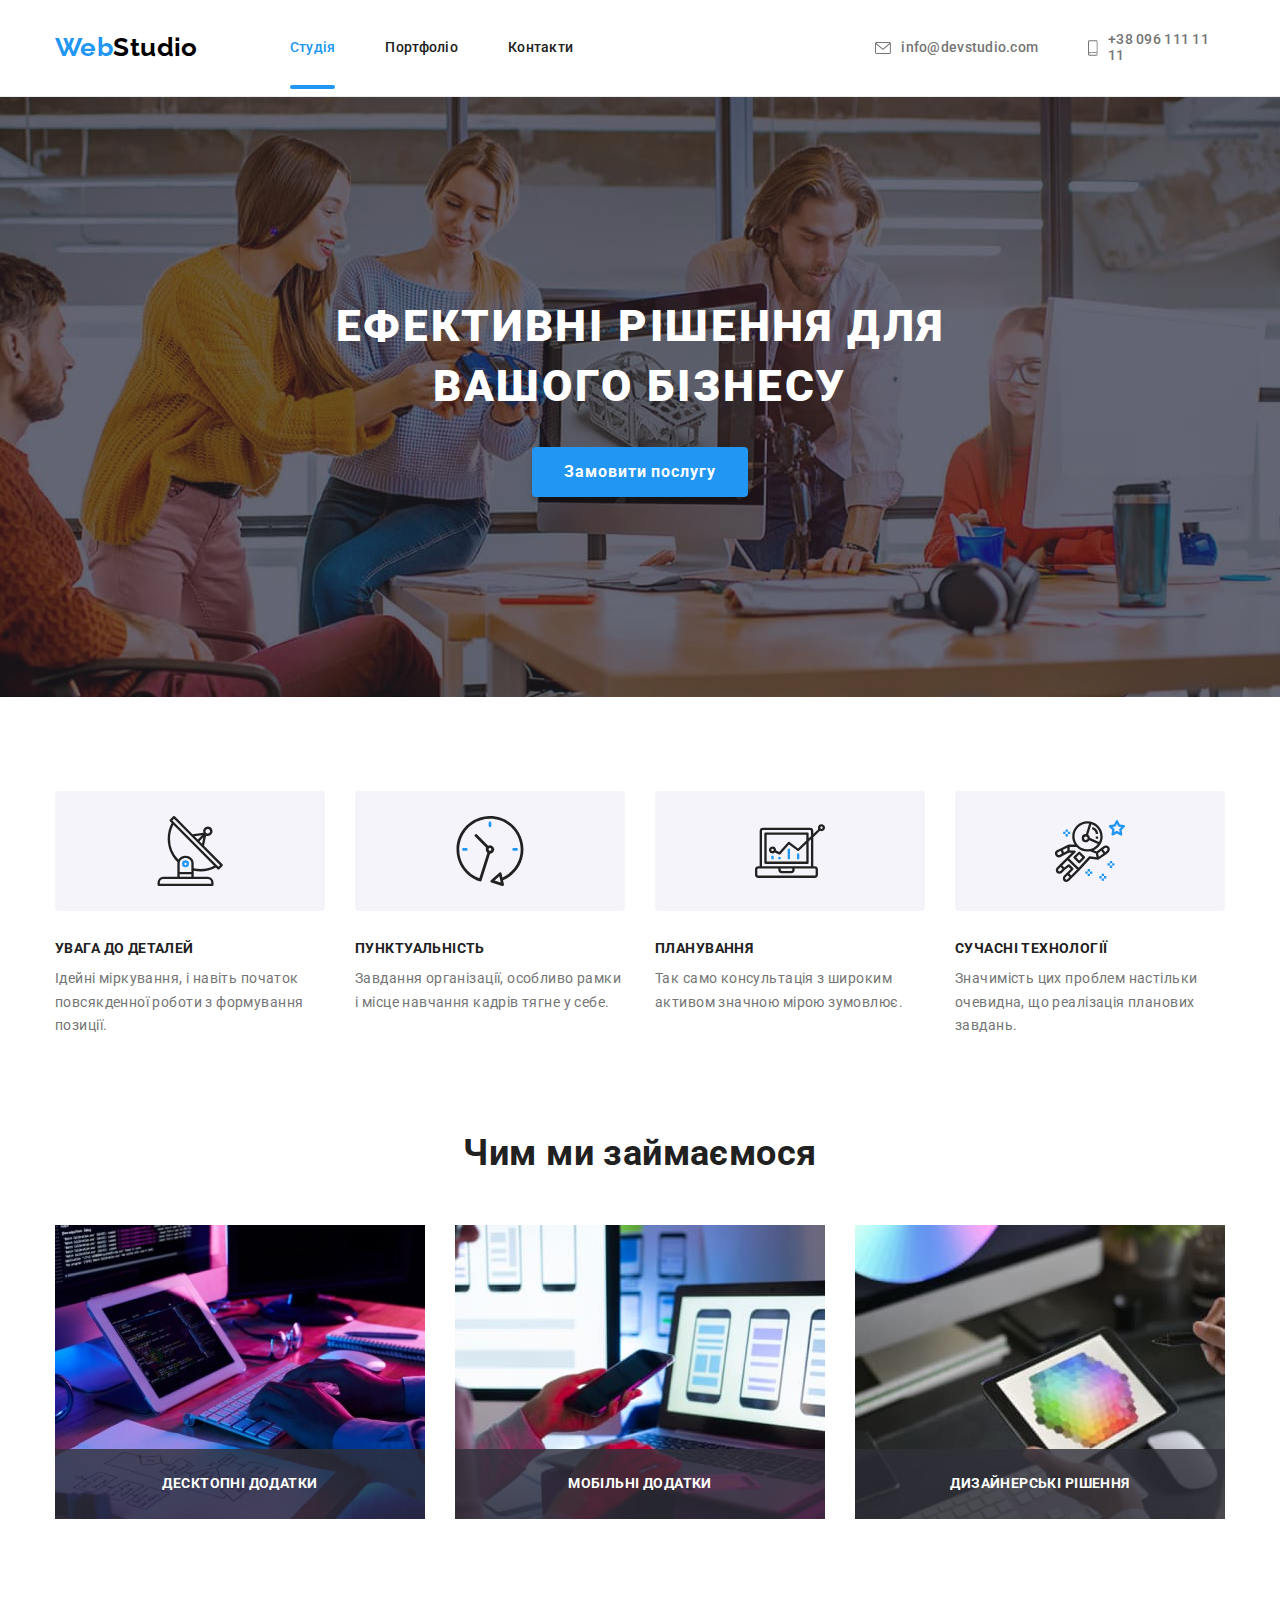
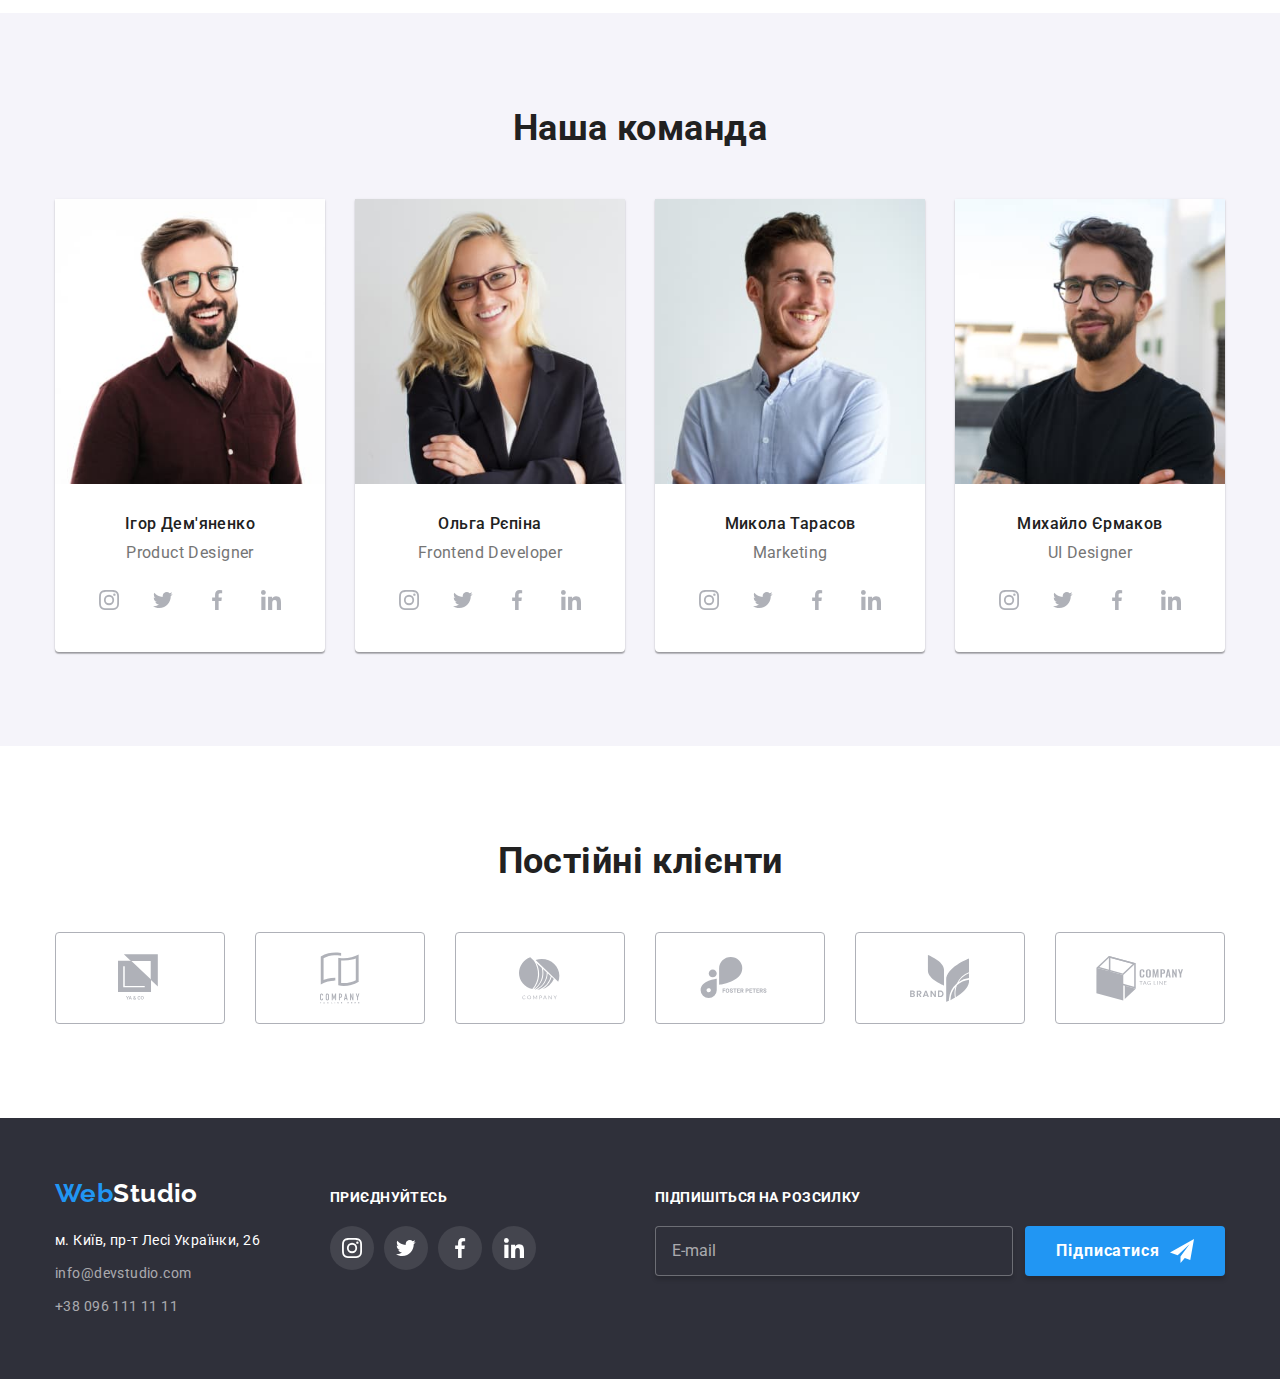
==== commit dd051751: "Update project" ====
--- a/index.html
+++ b/index.html
@@ -39,7 +39,6 @@
             class="button__menu js-close-menu"
             type="button"
             aria-disabled="false"
-            aria-controls="mobile-close-menu"
           >
             <svg class="button__icon" width="40" height="40">
               <use href="./images/icons.svg#icon-close_menu"></use>
@@ -211,7 +210,7 @@
             <li class="team-section__item">
               <img
                 srcset="
-                  ./images/desktop/ihor-demyanenko.jpg    270w,
+                  ./images/desktop/ihor-demyanenko-270.jpg    270w,
                   ./images/tablet/ihor-demyanenko.jpg     354w,
                   ./images/mobile/ihor-demyanenko.jpg     450w,
                   ./images/desktop/ihor-demyanenko@2x.jpg 540w,
@@ -260,7 +259,7 @@
             <li class="team-section__item">
               <img
                 srcset="
-                  ./images/desktop/olga-repina.jpg    270w,
+                  ./images/desktop/olga-repina-270.jpg    270w,
                   ./images/tablet/olga-repina.jpg     354w,
                   ./images/mobile/olga-repina.jpg     450w,
                   ./images/desktop/olga-repina@2x.jpg 540w,
@@ -309,7 +308,7 @@
             <li class="team-section__item">
               <img
                 srcset="
-                  ./images/desktop/mykola-tarasov.jpg    270w,
+                  ./images/desktop/mykola-tarasov-270.jpg    270w,
                   ./images/tablet/mykola-tarasov.jpg     354w,
                   ./images/mobile/mykola-tarasov.jpg     450w,
                   ./images/desktop/mykola-tarasov@2x.jpg 540w,
@@ -358,7 +357,7 @@
             <li class="team-section__item">
               <img
                 srcset="
-                  ./images/desktop/mykhailo-yermakov.jpg    270w,
+                  ./images/desktop/mykhailo-yermakov-270.jpg    270w,
                   ./images/tablet/mykhailo-yermakov.jpg     354w,
                   ./images/mobile/mykhailo-yermakov.jpg     450w,
                   ./images/desktop/mykhailo-yermakov@2x.jpg 540w,
@@ -413,42 +412,42 @@
           <ul class="clients-section__list list">
             <li class="clients-section__item">
               <a class="clients-section__link" href="#">
-                <svg class="clients-section__icon" width="106" height="60">
+                <svg class="clients-section__icon" width="44" height="49">
                   <use href="./images/icons.svg#icon-company-1"></use>
                 </svg>
               </a>
             </li>
             <li class="clients-section__item">
               <a class="clients-section__link" href="#">
-                <svg class="clients-section__icon" width="106" height="60">
+                <svg class="clients-section__icon" width="40" height="52">
                   <use href="./images/icons.svg#icon-company-2"></use>
                 </svg>
               </a>
             </li>
             <li class="clients-section__item">
               <a class="clients-section__link" href="#">
-                <svg class="clients-section__icon" width="106" height="60">
+                <svg class="clients-section__icon" width="41" height="43">
                   <use href="./images/icons.svg#icon-company-3"></use>
                 </svg>
               </a>
             </li>
             <li class="clients-section__item">
               <a class="clients-section__link" href="#">
-                <svg class="clients-section__icon" width="106" height="60">
+                <svg class="clients-section__icon" width="80" height="42">
                   <use href="./images/icons.svg#icon-company-4"></use>
                 </svg>
               </a>
             </li>
             <li class="clients-section__item">
               <a class="clients-section__link" href="#">
-                <svg class="clients-section__icon" width="106" height="60">
+                <svg class="clients-section__icon" width="59" height="47">
                   <use href="./images/icons.svg#icon-company-5"></use>
                 </svg>
               </a>
             </li>
             <li class="clients-section__item">
               <a class="clients-section__link" href="#">
-                <svg class="clients-section__icon" width="106" height="60">
+                <svg class="clients-section__icon" width="88" height="45">
                   <use href="./images/icons.svg#icon-company-6"></use>
                 </svg>
               </a>
--- a/css/main.min.css
+++ b/css/main.min.css
@@ -1 +1 @@
-body{background-color:#fff;color:#212121;font-family:"Roboto",sans-serif;font-size:14px;letter-spacing:.03em}.link{text-decoration:none}.list{list-style:none;margin:0;padding-left:0}.container{margin:0 auto;padding-left:15px;padding-right:15px}@media screen and (min-width: 480px){.container{width:480px}}@media screen and (min-width: 768px){.container{width:768px}}@media screen and (min-width: 1200px){.container{width:1200px}}.section{padding:60px 0}@media screen and (min-width: 1200px){.section{padding:94px 0}}img{display:block;max-width:100%;height:auto}h1,h2,h3,h4,h5,h6,p{margin:0}.visually-hidden{position:absolute;white-space:nowrap;width:1px;height:1px;overflow:hidden;padding:0;border:0;clip:rect(0 0 0 0);-webkit-clip-path:inset(50%);clip-path:inset(50%);margin:-1px}.clients-section__link,.social-list__link,.benefits-section__wrap,.button-close,.checkbox{display:-webkit-box;display:-ms-flexbox;display:flex;-webkit-box-pack:center;-ms-flex-pack:center;justify-content:center;-webkit-box-align:center;-ms-flex-align:center;align-items:center}.backdrop.is-hidden{opacity:0;pointer-events:none}.backdrop{position:fixed;top:0;left:0;opacity:1;-webkit-transition:opacity 250ms cubic-bezier(0.4, 0, 0.2, 1) 250ms;transition:opacity 250ms cubic-bezier(0.4, 0, 0.2, 1) 250ms;width:100%;height:100%;background-color:rgba(0,0,0,.2)}.backdrop.is-hidden.modal{-webkit-transform:translate(-50%, -50%) scale(0.85);transform:translate(-50%, -50%) scale(0.85)}.modal{position:absolute;top:50%;left:50%;-webkit-transform:translate(-50%, -50%) scale(1);transform:translate(-50%, -50%) scale(1);-webkit-transition:scale 250ms cubic-bezier(0.4, 0, 0.2, 1);transition:scale 250ms cubic-bezier(0.4, 0, 0.2, 1);padding:40px;min-width:450px;min-height:609px;border-radius:4px;background-color:#fff;-webkit-box-shadow:0px 1px 3px rgba(0,0,0,.12),0px 1px 1px rgba(0,0,0,.14),0px 2px 1px rgba(0,0,0,.2);box-shadow:0px 1px 3px rgba(0,0,0,.12),0px 1px 1px rgba(0,0,0,.14),0px 2px 1px rgba(0,0,0,.2)}@media screen and (min-width: 1200px){.modal{min-width:528px;min-height:581px}}.modal__title{margin-top:0;margin-bottom:12px;font-weight:700;font-size:20px;line-height:1.5;text-align:center}@media screen and (min-width: 1200px){.modal__title{font-weight:700;font-size:20px;line-height:1.15}}.form__field{display:-webkit-box;display:-ms-flexbox;display:flex;-webkit-box-orient:vertical;-webkit-box-direction:normal;-ms-flex-direction:column;flex-direction:column;margin-bottom:10px}.form__field-textarea{margin-bottom:20px}.form__wrap{position:relative}.form__icon{position:absolute;top:50%;left:12px;-webkit-transform:translateY(-50%);transform:translateY(-50%);-webkit-transition:fill 250ms cubic-bezier(0.4, 0, 0.2, 1);transition:fill 250ms cubic-bezier(0.4, 0, 0.2, 1)}.form__label{margin-bottom:4px;cursor:pointer;font-size:12px;line-height:1.17;letter-spacing:.01em;color:#757575}.form__input,.form__textarea{outline:none;width:100%;height:40px;padding:0 0 0 42px;border-radius:4px;border-width:1px;border-style:solid;border-color:rgba(33,33,33,.2);-webkit-transition:border 250ms cubic-bezier(0.4, 0, 0.2, 1);transition:border 250ms cubic-bezier(0.4, 0, 0.2, 1)}.form__input:focus,.form__input:hover,.form__textarea:focus,.form__textarea:hover{border-color:#2196f3;cursor:pointer}.form__input:focus+.form__icon,.form__input:hover+.form__icon{fill:#2196f3}.form__textarea{resize:none;height:120px;padding:12px 16px;-webkit-transition:border 250ms cubic-bezier(0.4, 0, 0.2, 1);transition:border 250ms cubic-bezier(0.4, 0, 0.2, 1)}.form__textarea::-webkit-input-placeholder{font-size:12px;line-height:1.17;letter-spacing:.01em;color:rgba(117,117,117,.5)}.form__textarea::-moz-placeholder{font-size:12px;line-height:1.17;letter-spacing:.01em;color:rgba(117,117,117,.5)}.form__textarea:-ms-input-placeholder{font-size:12px;line-height:1.17;letter-spacing:.01em;color:rgba(117,117,117,.5)}.form__textarea::-ms-input-placeholder{font-size:12px;line-height:1.17;letter-spacing:.01em;color:rgba(117,117,117,.5)}.form__textarea::placeholder{font-size:12px;line-height:1.17;letter-spacing:.01em;color:rgba(117,117,117,.5)}.checkbox{margin-bottom:30px}.checkbox__label{display:-webkit-box;display:-ms-flexbox;display:flex;-webkit-box-align:center;-ms-flex-align:center;align-items:center;cursor:pointer}.checkbox__input:hover~.checkbox__icon-wrap>.checkbox__uncheked,.checkbox__input:focus~.checkbox__icon-wrap>.checkbox__uncheked{fill:#2196f3}.checkbox__desc{margin-right:8px;line-height:1.17;color:#757575}@media screen and (max-width: 1199px){.checkbox__desc{font-size:12px}}@media screen and (min-width: 1200px){.checkbox__desc{line-height:1.71}}.checkbox__input:checked+.checkbox__icon-wrap>.checkbox__cheked{opacity:1}.checkbox__input:checked+.checkbox__icon-wrap>.checkbox__unchecked{opacity:0}.checkbox__icon-wrap{position:relative;margin-right:8px}.checkbox__uncheked{opacity:1;-webkit-transition:opacity 250ms cubic-bezier(0.4, 0, 0.2, 1),fill 250ms cubic-bezier(0.4, 0, 0.2, 1);transition:opacity 250ms cubic-bezier(0.4, 0, 0.2, 1),fill 250ms cubic-bezier(0.4, 0, 0.2, 1)}.checkbox__cheked{position:absolute;top:0;left:0;opacity:0;-webkit-transition:opacity 250ms cubic-bezier(0.4, 0, 0.2, 1);transition:opacity 250ms cubic-bezier(0.4, 0, 0.2, 1)}.checkbox__input{position:absolute;white-space:nowrap;width:1px;height:1px;overflow:hidden;padding:0;border:0;clip:rect(0 0 0 0);-webkit-clip-path:inset(50%);clip-path:inset(50%);margin:-1px}.checkbox__link{line-height:1.17;color:#2196f3}@media screen and (max-width: 1199px){.checkbox__link{font-size:12px}}@media screen and (min-width: 1200px){.checkbox__link{line-height:1.71}}.header{border-bottom:1px solid #ececec}@media screen and (max-width: 767px){.header{padding:10px 0}}.header__body{display:-webkit-box;display:-ms-flexbox;display:flex;-webkit-box-align:center;-ms-flex-align:center;align-items:center}@media screen and (max-width: 767px){.header__body{-webkit-box-pack:justify;-ms-flex-pack:justify;justify-content:space-between}}@media screen and (min-width: 768px){.header__body{gap:87px}}@media screen and (min-width: 1200px){.header__body{gap:92px}}@media screen and (min-width: 768px){.header__dropdown-menu{display:-webkit-box;display:-ms-flexbox;display:flex;gap:87px}}@media screen and (min-width: 1200px){.header__dropdown-menu{gap:302px}}@media screen and (min-width: 768px){.header__contacts{display:-webkit-box;display:-ms-flexbox;display:flex;-webkit-box-pack:center;-ms-flex-pack:center;justify-content:center}}@media screen and (min-width: 768px)and (max-width: 1199px){.header__contacts{-webkit-box-orient:vertical;-webkit-box-direction:reverse;-ms-flex-direction:column-reverse;flex-direction:column-reverse}}@media screen and (min-width: 1200px){.header__contacts{-webkit-box-orient:horizontal;-webkit-box-direction:reverse;-ms-flex-direction:row-reverse;flex-direction:row-reverse;-webkit-box-align:center;-ms-flex-align:center;align-items:center;gap:50px}}@media screen and (min-width: 768px)and (max-width: 1199px){.header__item:not(:first-child){margin-bottom:10px}}.header__contact{color:#757575;font-weight:500;line-height:1.17;letter-spacing:.02em;-webkit-transition:color 250ms cubic-bezier(0.4, 0, 0.2, 1);transition:color 250ms cubic-bezier(0.4, 0, 0.2, 1)}.header__contact:hover,.header__contact:focus{color:#2196f3}@media screen and (min-width: 768px){.header__contact{font-size:12px}}@media screen and (min-width: 1200px){.header__contact{display:-webkit-box;display:-ms-flexbox;display:flex;-webkit-box-align:center;-ms-flex-align:center;align-items:center;padding-top:32px;padding-bottom:32px;font-size:14px;line-height:1.14}}.header__icon{margin-right:8px;width:10px;height:14px;fill:currentColor;-webkit-transition:fill 250ms cubic-bezier(0.4, 0, 0.2, 1);transition:fill 250ms cubic-bezier(0.4, 0, 0.2, 1)}@media screen and (min-width: 1200px){.header__icon{width:10px;height:16px;margin-right:10px}}.header__icon--size{width:14px;height:10px}@media screen and (min-width: 1200px){.header__icon--size{width:16px;height:12px}}.header__contact:hover .header__icon{fill:currentColor}@media screen and (min-width: 768px){.menu-social-list{display:none}}.logo{color:#000;font-family:"Raleway",sans-serif;font-weight:700;font-size:26px;line-height:1.2}.logo-white{display:block;margin-bottom:20px;color:#fff}.logo__accent{color:#2196f3}@media screen and (max-width: 767px){.header__dropdown-menu{position:fixed;top:0;left:0;width:100vw;height:100vh;padding-top:48px;padding-left:40px;background-color:#fff;z-index:5;-webkit-transform:translateX(100%);transform:translateX(100%);-webkit-transition:-webkit-transform 250ms cubic-bezier(0.4, 0, 0.2, 1);transition:-webkit-transform 250ms cubic-bezier(0.4, 0, 0.2, 1);transition:transform 250ms cubic-bezier(0.4, 0, 0.2, 1);transition:transform 250ms cubic-bezier(0.4, 0, 0.2, 1), -webkit-transform 250ms cubic-bezier(0.4, 0, 0.2, 1)}.header__dropdown-menu.is-open{-webkit-transform:translateX(0);transform:translateX(0)}.header__dropdown-menu .header__icon{display:none}.nav__list{margin-bottom:302px}.nav__item:not(:last-child){margin-bottom:32px}.nav__link{color:#212121;font-weight:500;font-size:40px;line-height:1.18;letter-spacing:.02em;-webkit-transition:color 250ms cubic-bezier(0.4, 0, 0.2, 1);transition:color 250ms cubic-bezier(0.4, 0, 0.2, 1)}.nav__link:hover,.nav__link:focus{color:#2196f3}.header__contacts{margin-bottom:64px}.header__item:not(:last-child){margin-bottom:32px}.header__contact{color:#757575;font-weight:500;font-size:24px;line-height:1.17;letter-spacing:.02em}.header__contact--blue{font-size:34px;color:#2196f3}.menu-social-list{display:-webkit-box;display:-ms-flexbox;display:flex;gap:10px}.menu-social-list__item:not(:last-child){border-right:1px solid rgba(33,33,33,.2);padding-right:10px}.menu-social-list__link{color:#2196f3;font-weight:500;font-size:18px;line-height:1.22;letter-spacing:.02em}}@media screen and (min-width: 768px){.nav{display:-webkit-box;display:-ms-flexbox;display:flex;-webkit-box-align:center;-ms-flex-align:center;align-items:center}.nav__list{display:-webkit-box;display:-ms-flexbox;display:flex}.nav__item:not(:last-child){margin-right:50px}.nav__link{display:block;padding-top:32px;padding-bottom:32px;color:#212121;font-weight:500;line-height:1.14;letter-spacing:.02em;-webkit-transition:color 250ms cubic-bezier(0.4, 0, 0.2, 1);transition:color 250ms cubic-bezier(0.4, 0, 0.2, 1)}.nav__link:hover,.nav__link:focus{color:#2196f3}.nav__link--current{position:relative;color:#2196f3}.nav__link--current::after{content:"";position:absolute;bottom:-1px;left:0;display:inline-block;width:100%;height:4px;background:#2196f3;border-radius:2px}}.hero{max-width:480px;padding:118px 0;margin-right:auto;margin-left:auto;background-color:#c4c4c4;text-align:center;background-position:center;background-repeat:no-repeat;background-size:cover;background-image:-webkit-gradient(linear, left top, left bottom, from(rgba(47, 48, 58, 0.4)), to(rgba(47, 48, 58, 0.4))),url("../images/mobile/hero-banner-480.jpg");background-image:linear-gradient(rgba(47, 48, 58, 0.4), rgba(47, 48, 58, 0.4)),url("../images/mobile/hero-banner-480.jpg")}@media(min-device-pixel-ratio: 2),(-webkit-min-device-pixel-ratio: 2),(min-resolution: 192dpi),(min-resolution: 2dppx){.hero{background-image:-webkit-gradient(linear, left top, left bottom, from(rgba(47, 48, 58, 0.4)), to(rgba(47, 48, 58, 0.4))),url("../images/mobile/hero-banner-960.jpg");background-image:linear-gradient(rgba(47, 48, 58, 0.4), rgba(47, 48, 58, 0.4)),url("../images/mobile/hero-banner-960.jpg")}}@media screen and (min-width: 768px){.hero{max-width:768px;padding:118px 0;background-image:-webkit-gradient(linear, left top, left bottom, from(rgba(47, 48, 58, 0.4)), to(rgba(47, 48, 58, 0.4))),url("../images/tablet/hero-banner-768.jpg");background-image:linear-gradient(rgba(47, 48, 58, 0.4), rgba(47, 48, 58, 0.4)),url("../images/tablet/hero-banner-768.jpg")}}@media screen and (min-width: 768px)and (min-device-pixel-ratio: 2),screen and (min-width: 768px)and (-webkit-min-device-pixel-ratio: 2),screen and (min-width: 768px)and (min-resolution: 192dpi),screen and (min-width: 768px)and (min-resolution: 2dppx){.hero{background-image:-webkit-gradient(linear, left top, left bottom, from(rgba(47, 48, 58, 0.4)), to(rgba(47, 48, 58, 0.4))),url("../images/tablet/hero-banner-1536.jpg");background-image:linear-gradient(rgba(47, 48, 58, 0.4), rgba(47, 48, 58, 0.4)),url("../images/tablet/hero-banner-1536.jpg")}}@media screen and (min-width: 1200px){.hero{max-width:1200px;padding:200px 0;background-image:-webkit-gradient(linear, left top, left bottom, from(rgba(47, 48, 58, 0.4)), to(rgba(47, 48, 58, 0.4))),url("../images/desktop/hero-banner-1600.jpg");background-image:linear-gradient(rgba(47, 48, 58, 0.4), rgba(47, 48, 58, 0.4)),url("../images/desktop/hero-banner-1600.jpg")}}@media screen and (min-width: 1200px)and (min-device-pixel-ratio: 2),screen and (min-width: 1200px)and (-webkit-min-device-pixel-ratio: 2),screen and (min-width: 1200px)and (min-resolution: 192dpi),screen and (min-width: 1200px)and (min-resolution: 2dppx){.hero{background-image:-webkit-gradient(linear, left top, left bottom, from(rgba(47, 48, 58, 0.4)), to(rgba(47, 48, 58, 0.4))),url("../images/desktop/hero-banner-2400.jpg");background-image:linear-gradient(rgba(47, 48, 58, 0.4), rgba(47, 48, 58, 0.4)),url("../images/desktop/hero-banner-2400.jpg")}}.hero__title{margin-bottom:30px;color:#fff;font-weight:900;font-size:26px;line-height:1.62;text-align:center;letter-spacing:.06em;text-transform:uppercase}@media screen and (min-width: 768px){.hero__title{max-width:360px;margin-right:auto;margin-left:auto}}@media screen and (min-width: 1200px){.hero__title{max-width:696px;font-weight:900;font-size:44px;line-height:1.36}}.button{display:inline-block;border-width:0;border-style:none;border-color:rgba(0,0,0,0);border-radius:4px;padding:10px 32px;-webkit-box-shadow:0px 4px 4px rgba(0,0,0,.15);box-shadow:0px 4px 4px rgba(0,0,0,.15);background-color:#2196f3;color:#fff;font-family:inherit;font-weight:700;font-size:16px;line-height:1.88;letter-spacing:.06em;cursor:pointer;-webkit-transition:background-color 250ms cubic-bezier(0.4, 0, 0.2, 1);transition:background-color 250ms cubic-bezier(0.4, 0, 0.2, 1)}.button:hover,.button:focus{background-color:#188ce8}.button__icon{fill:currentColor;-webkit-transition:fill 250ms cubic-bezier(0.4, 0, 0.2, 1);transition:fill 250ms cubic-bezier(0.4, 0, 0.2, 1)}.button__menu{display:-webkit-inline-box;display:-ms-inline-flexbox;display:inline-flex;margin:0;padding:0;border:none;cursor:pointer;background-color:rgba(0,0,0,0)}.button__menu:hover .button__icon,.button__menu:focus .button__icon{fill:#2196f3}@media screen and (min-width: 768px){.button__menu{display:none}}.header__dropdown-menu .button__menu{position:absolute;top:10px;right:15px}.button-icon{display:-webkit-inline-box;display:-ms-inline-flexbox;display:inline-flex;-webkit-box-pack:center;-ms-flex-pack:center;justify-content:center;-webkit-box-align:center;-ms-flex-align:center;align-items:center;gap:10px;padding:0;width:200px;height:50px}.button-close{position:absolute;top:8px;right:8px;-webkit-transition:fill 250ms cubic-bezier(0.4, 0, 0.2, 1);transition:fill 250ms cubic-bezier(0.4, 0, 0.2, 1);width:30px;height:30px;border-radius:50%;background:#fff;border-width:1px;border-style:solid;border-color:rgba(0,0,0,.1);cursor:pointer}.button-close:hover,.button-close:focus{fill:#2196f3}.button-filter{padding:6px 22px;background-color:#f5f4fa;color:#212121;font-family:inherit;font-weight:500;font-size:16px;line-height:1.63;-webkit-box-shadow:none;box-shadow:none;cursor:pointer;-webkit-transition:background-color 250ms cubic-bezier(0.4, 0, 0.2, 1),color 250ms cubic-bezier(0.4, 0, 0.2, 1),-webkit-box-shadow 250ms cubic-bezier(0.4, 0, 0.2, 1);transition:background-color 250ms cubic-bezier(0.4, 0, 0.2, 1),color 250ms cubic-bezier(0.4, 0, 0.2, 1),-webkit-box-shadow 250ms cubic-bezier(0.4, 0, 0.2, 1);transition:background-color 250ms cubic-bezier(0.4, 0, 0.2, 1),color 250ms cubic-bezier(0.4, 0, 0.2, 1),box-shadow 250ms cubic-bezier(0.4, 0, 0.2, 1);transition:background-color 250ms cubic-bezier(0.4, 0, 0.2, 1),color 250ms cubic-bezier(0.4, 0, 0.2, 1),box-shadow 250ms cubic-bezier(0.4, 0, 0.2, 1),-webkit-box-shadow 250ms cubic-bezier(0.4, 0, 0.2, 1)}.button-filter:hover,.button-filter:focus{background-color:#2196f3;color:#fff;-webkit-box-shadow:0px 3px 1px rgba(0,0,0,.1),0px 1px 2px rgba(0,0,0,.08),0px 2px 2px rgba(0,0,0,.12);box-shadow:0px 3px 1px rgba(0,0,0,.1),0px 1px 2px rgba(0,0,0,.08),0px 2px 2px rgba(0,0,0,.12)}.button__form{display:block;margin-left:auto;margin-right:auto;width:200px;height:50px}.benefits-section{padding:60px 0}@media screen and (min-width: 1200px){.benefits-section{padding:94px 0 47px 0}}@media screen and (min-width: 768px){.benefits-section__list{display:-webkit-box;display:-ms-flexbox;display:flex;-ms-flex-wrap:wrap;flex-wrap:wrap;gap:30px}}@media screen and (min-width: 768px){.benefits-section__item{-ms-flex-preferred-size:calc((100% - 30px)/2);flex-basis:calc((100% - 30px)/2)}}@media screen and (min-width: 1200px){.benefits-section__item{-ms-flex-preferred-size:calc((100% - 90px)/4);flex-basis:calc((100% - 90px)/4)}}@media screen and (max-width: 767px){.benefits-section__item:not(:last-child){margin-bottom:30px}}.benefits-section__wrap{width:100%;height:120px;margin-bottom:30px;border-radius:4px;background:#f5f4fa}@media screen and (min-width: 1200px){.benefits-section__wrap{width:270px;height:120px;padding:25px 100px}}.benefits-section__title{margin-bottom:10px;font-weight:700;font-size:14px;line-height:1.14;text-transform:uppercase}@media screen and (max-width: 768px){.benefits-section__title{text-align:center}}.benefits-section__desc{color:#757575;line-height:1.71}@media screen and (max-width: 1199px){.activity-section{display:none}}@media screen and (min-width: 1200px){.activity-section{padding:47px 0 94px 0}.activity-section__list{display:-webkit-box;display:-ms-flexbox;display:flex;gap:30px}.activity-section__item{-ms-flex-preferred-size:calc((100% - 60px)/3);flex-basis:calc((100% - 60px)/3)}.activity-section__thumb{position:relative}.activity-section__title{position:absolute;width:100%;bottom:0;left:0;padding-top:27px;padding-bottom:27px;text-align:center;font-weight:700;font-size:14px;line-height:1.14;text-transform:uppercase;color:#fff;background-color:rgba(47,48,58,.8)}}.section-title{margin-bottom:30px;font-weight:700;font-size:28px;line-height:1.17;text-align:center}@media screen and (min-width: 1200px){.section-title{margin-bottom:50px;font-weight:700;font-size:36px;line-height:1.17}}.team-section{background-color:#f5f4fa}@media screen and (min-width: 768px){.team-section__list{display:-webkit-box;display:-ms-flexbox;display:flex;gap:30px}}@media screen and (min-width: 768px)and (max-width: 1199px){.team-section__list{-ms-flex-wrap:wrap;flex-wrap:wrap}}.team-section__item{background-color:#fff;-webkit-box-shadow:0px 1px 3px rgba(0,0,0,.12),0px 1px 1px rgba(0,0,0,.14),0px 2px 1px rgba(0,0,0,.2);box-shadow:0px 1px 3px rgba(0,0,0,.12),0px 1px 1px rgba(0,0,0,.14),0px 2px 1px rgba(0,0,0,.2);border-radius:0px 0px 4px 4px}@media screen and (min-width: 480px){.team-section__item{width:100%;height:auto}}@media screen and (max-width: 766px){.team-section__item{margin-bottom:30px}}@media screen and (min-width: 768px){.team-section__item{-ms-flex-preferred-size:calc((100% - 30px)/2);flex-basis:calc((100% - 30px)/2)}}@media screen and (min-width: 1200px){.team-section__item{-ms-flex-preferred-size:calc((100% - 90px)/4);flex-basis:calc((100% - 90px)/4)}}.team-section__container{text-align:center;padding-top:30px;padding-bottom:24px}@media screen and (min-width: 1200px){.team-section__container{padding-bottom:30px}}.team-section__title{margin-bottom:10px;font-weight:500;font-size:16px;line-height:1.19}.team-section__desc{margin-bottom:16px;color:#757575;font-size:16px;line-height:1.19}.social-list{display:-webkit-box;display:-ms-flexbox;display:flex;-webkit-box-pack:center;-ms-flex-pack:center;justify-content:center;gap:10px}.social-list__link{width:44px;height:44px;border-radius:50%;fill:#afb1b8;-webkit-transition:background-color 250ms cubic-bezier(0.4, 0, 0.2, 1),fill 250ms cubic-bezier(0.4, 0, 0.2, 1);transition:background-color 250ms cubic-bezier(0.4, 0, 0.2, 1),fill 250ms cubic-bezier(0.4, 0, 0.2, 1)}.social-list__link:hover,.social-list__link:focus{background-color:#2196f3;fill:#fff}.social-list__link-color{background:rgba(255,255,255,.1);fill:#fff;-webkit-transition:background 250ms cubic-bezier(0.4, 0, 0.2, 1);transition:background 250ms cubic-bezier(0.4, 0, 0.2, 1)}.social-list__link-color:hover,.social-list__link-color:focus{background:#2196f3}.clients-section__list{display:-webkit-box;display:-ms-flexbox;display:flex;gap:30px}@media screen and (max-width: 1199px){.clients-section__list{-ms-flex-wrap:wrap;flex-wrap:wrap}}.clients-section__item{-ms-flex-preferred-size:calc((100% - 30px)/2);flex-basis:calc((100% - 30px)/2)}@media screen and (min-width: 1200px){.clients-section__item{-ms-flex-preferred-size:calc((100% - 150px)/6);flex-basis:calc((100% - 150px)/6)}}.clients-section__link{padding-top:16px;padding-bottom:16px;border-width:1px;border-style:solid;border-color:#afb1b8;border-radius:4px;fill:#afb1b8;-webkit-transition:fill 250ms cubic-bezier(0.4, 0, 0.2, 1),border 250ms cubic-bezier(0.4, 0, 0.2, 1);transition:fill 250ms cubic-bezier(0.4, 0, 0.2, 1),border 250ms cubic-bezier(0.4, 0, 0.2, 1)}.clients-section__link:hover,.clients-section__link:focus{fill:#2196f3;border-width:1px;border-style:solid;border-color:#2196f3}.footer{padding-top:60px;padding-bottom:60px;background-color:#2f303a;line-height:1.71}@media screen and (max-width: 1199px){.footer{text-align:center}}@media screen and (min-width: 768px)and (max-width: 1199px){.footer__container{display:-webkit-box;display:-ms-flexbox;display:flex;-ms-flex-wrap:wrap;flex-wrap:wrap;-webkit-box-pack:justify;-ms-flex-pack:justify;justify-content:space-between;padding-left:76px;padding-right:89px}}@media screen and (min-width: 1200px){.footer__container{display:-webkit-box;display:-ms-flexbox;display:flex;-webkit-box-align:baseline;-ms-flex-align:baseline;align-items:baseline}}@media screen and (max-width: 767px){.footer__wrap:not(:last-child){margin-bottom:60px}}@media screen and (max-width: 1199px){.footer__wrap{-webkit-box-align:center;-ms-flex-align:center;align-items:center}}@media screen and (min-width: 1200px){.footer__wrap{margin-right:70px}}@media screen and (min-width: 1200px){.footer__wrap-center{margin-right:93px}}@media screen and (min-width: 768px)and (max-width: 1199px){.footer__wrap-end{margin-top:60px}}@media screen and (min-width: 1200px){.footer__wrap-end{margin-left:auto;margin-right:0}}.footer__item{display:block}.footer__item:not(:first-child){margin-top:8px}@media screen and (min-width: 1200px){.footer__item:not(:first-child){margin-top:9px}}.footer__location{color:#fff}.footer__contacts{color:rgba(255,255,255,.6);-webkit-transition:color 250ms cubic-bezier(0.4, 0, 0.2, 1);transition:color 250ms cubic-bezier(0.4, 0, 0.2, 1)}.footer__contacts:hover,.footer__contacts:focus{color:#2196f3}.footer__title{display:inline-block;font-weight:700;font-size:14px;line-height:1.14;text-transform:uppercase;color:#fff}.footer__title-margin{margin-bottom:20px}@media screen and (min-width: 1200px){.footer__form{display:-webkit-box;display:-ms-flexbox;display:flex}}.footer__input{outline:none;padding-left:16px;width:100%;height:50px;color:#fff;border-width:1px;border-style:solid;border-color:rgba(255,255,255,.3);border-radius:4px;-webkit-box-shadow:0px 4px 4px rgba(0,0,0,.15);box-shadow:0px 4px 4px rgba(0,0,0,.15);background:#2f303a;-webkit-transition:border 250ms cubic-bezier(0.4, 0, 0.2, 1);transition:border 250ms cubic-bezier(0.4, 0, 0.2, 1)}.footer__input:focus{border-width:1px;border-style:solid;border-color:#fff}.footer__input::-webkit-input-placeholder{font-size:16px;line-height:1.25;color:rgba(255,255,255,.6)}.footer__input::-moz-placeholder{font-size:16px;line-height:1.25;color:rgba(255,255,255,.6)}.footer__input:-ms-input-placeholder{font-size:16px;line-height:1.25;color:rgba(255,255,255,.6)}.footer__input::-ms-input-placeholder{font-size:16px;line-height:1.25;color:rgba(255,255,255,.6)}.footer__input::placeholder{font-size:16px;line-height:1.25;color:rgba(255,255,255,.6)}@media screen and (min-width: 768px){.footer__input{width:450px;height:50px}}@media screen and (max-width: 1199px){.footer__input{margin-bottom:20px}}@media screen and (min-width: 1200px){.footer__input{margin-right:12px;width:358px;height:50px}}.footer__input:-webkit-autofill{-webkit-text-fill-color:#fff;-webkit-box-shadow:0 0 0 100px #2f303a inset;box-shadow:0 0 0 100px #2f303a inset}.filter{display:-webkit-box;display:-ms-flexbox;display:flex;-webkit-column-gap:8px;-moz-column-gap:8px;column-gap:8px}@media screen and (max-width: 767px){.filter{-ms-flex-wrap:wrap;flex-wrap:wrap;row-gap:15px;margin-bottom:40px}}@media screen and (min-width: 768px){.filter{-webkit-box-pack:center;-ms-flex-pack:center;justify-content:center;margin-bottom:50px}}@media screen and (min-width: 768px){.projects-list{display:-webkit-box;display:-ms-flexbox;display:flex;-ms-flex-wrap:wrap;flex-wrap:wrap;gap:30px}}@media screen and (max-width: 766px){.projects-item{margin-bottom:30px}}@media screen and (min-width: 768px){.projects-item{-ms-flex-preferred-size:calc((100% - 30px)/2);flex-basis:calc((100% - 30px)/2)}}@media screen and (min-width: 1200px){.projects-item{-ms-flex-preferred-size:calc((100% - 60px)/3);flex-basis:calc((100% - 60px)/3)}}.projects-item .link{display:block;-webkit-transition:-webkit-box-shadow 250ms cubic-bezier(0.4, 0, 0.2, 1);transition:-webkit-box-shadow 250ms cubic-bezier(0.4, 0, 0.2, 1);transition:box-shadow 250ms cubic-bezier(0.4, 0, 0.2, 1);transition:box-shadow 250ms cubic-bezier(0.4, 0, 0.2, 1), -webkit-box-shadow 250ms cubic-bezier(0.4, 0, 0.2, 1)}@media screen and (min-width: 768px){.projects-item .link{display:-webkit-box;display:-ms-flexbox;display:flex;-webkit-box-orient:vertical;-webkit-box-direction:normal;-ms-flex-direction:column;flex-direction:column;height:100%}}.projects-item .link:hover,.projects-item .link:focus{-webkit-box-shadow:0px 1px 1px rgba(0,0,0,.12),0px 4px 4px rgba(0,0,0,.06),1px 4px 6px rgba(0,0,0,.16);box-shadow:0px 1px 1px rgba(0,0,0,.12),0px 4px 4px rgba(0,0,0,.06),1px 4px 6px rgba(0,0,0,.16)}.project-thumb{position:relative;overflow:hidden}.project-thumb .overlay-desc{position:absolute;top:0;left:0;-webkit-transform:translateY(101%);transform:translateY(101%);-webkit-transition:-webkit-transform 250ms cubic-bezier(0.4, 0, 0.2, 1);transition:-webkit-transform 250ms cubic-bezier(0.4, 0, 0.2, 1);transition:transform 250ms cubic-bezier(0.4, 0, 0.2, 1);transition:transform 250ms cubic-bezier(0.4, 0, 0.2, 1), -webkit-transform 250ms cubic-bezier(0.4, 0, 0.2, 1);padding:77px 24px;height:100%;font-size:18px;line-height:1.6;color:#fff;background-color:rgba(33,150,243,.9)}@media screen and (min-width: 768px){.project-thumb .overlay-desc{padding:49px 24px 77px 24px}}@media screen and (min-width: 1200px){.project-thumb .overlay-desc{padding:63px 24px}}.project-thumb:hover .overlay-desc{-webkit-transform:translateY(0);transform:translateY(0)}.project-title{margin-bottom:4px;color:#212121;font-size:18px;line-height:2;letter-spacing:.06em}.project-desc{color:#757575;font-size:16px;line-height:1.88}.project-container{padding:20px 24px;border-right:1px solid #eee;border-bottom:1px solid #eee;border-left:1px solid #eee}@media screen and (min-width: 768px){.project-container{-webkit-box-flex:1;-ms-flex-positive:1;flex-grow:1}}/*# sourceMappingURL=main.min.css.map */+body{background-color:#fff;color:#212121;font-family:"Roboto",sans-serif;font-size:14px;letter-spacing:.03em}.link{text-decoration:none}.list{list-style:none;margin:0;padding-left:0}.container{margin:0 auto;padding-left:15px;padding-right:15px}@media screen and (min-width: 480px){.container{width:480px}}@media screen and (min-width: 768px){.container{width:768px}}@media screen and (min-width: 1200px){.container{width:1200px}}.section{padding:60px 0}@media screen and (min-width: 1200px){.section{padding:94px 0}}img{display:block;max-width:100%;height:auto}h1,h2,h3,h4,h5,h6,p{margin:0}.visually-hidden{position:absolute;white-space:nowrap;width:1px;height:1px;overflow:hidden;padding:0;border:0;clip:rect(0 0 0 0);-webkit-clip-path:inset(50%);clip-path:inset(50%);margin:-1px}.clients-section__link,.social-list__link,.benefits-section__wrap,.button-close,.checkbox{display:-webkit-box;display:-ms-flexbox;display:flex;-webkit-box-pack:center;-ms-flex-pack:center;justify-content:center;-webkit-box-align:center;-ms-flex-align:center;align-items:center}.backdrop.is-hidden{opacity:0;pointer-events:none}.backdrop{position:fixed;top:0;left:0;opacity:1;-webkit-transition:opacity 250ms cubic-bezier(0.4, 0, 0.2, 1) 250ms;transition:opacity 250ms cubic-bezier(0.4, 0, 0.2, 1) 250ms;width:100%;height:100%;background-color:rgba(0,0,0,.2)}.backdrop.is-hidden.modal{-webkit-transform:translate(-50%, -50%) scale(0.85);transform:translate(-50%, -50%) scale(0.85)}.modal{position:absolute;top:50%;left:50%;-webkit-transform:translate(-50%, -50%) scale(1);transform:translate(-50%, -50%) scale(1);-webkit-transition:scale 250ms cubic-bezier(0.4, 0, 0.2, 1);transition:scale 250ms cubic-bezier(0.4, 0, 0.2, 1);padding:40px;width:320px;border-radius:4px;background-color:#fff;-webkit-box-shadow:0px 1px 3px rgba(0,0,0,.12),0px 1px 1px rgba(0,0,0,.14),0px 2px 1px rgba(0,0,0,.2);box-shadow:0px 1px 3px rgba(0,0,0,.12),0px 1px 1px rgba(0,0,0,.14),0px 2px 1px rgba(0,0,0,.2)}@media screen and (min-width: 480px){.modal{min-width:450px;min-height:609px}}@media screen and (min-width: 1200px){.modal{min-width:528px;min-height:581px}}.modal__title{margin-top:0;margin-bottom:12px;font-weight:700;font-size:20px;line-height:1.5;text-align:center}@media screen and (min-width: 1200px){.modal__title{font-weight:700;font-size:20px;line-height:1.15}}.form__field{display:-webkit-box;display:-ms-flexbox;display:flex;-webkit-box-orient:vertical;-webkit-box-direction:normal;-ms-flex-direction:column;flex-direction:column;margin-bottom:10px}.form__field-textarea{margin-bottom:20px}.form__wrap{position:relative}.form__icon{position:absolute;top:50%;left:12px;-webkit-transform:translateY(-50%);transform:translateY(-50%);-webkit-transition:fill 250ms cubic-bezier(0.4, 0, 0.2, 1);transition:fill 250ms cubic-bezier(0.4, 0, 0.2, 1)}.form__label{margin-bottom:4px;cursor:pointer;font-size:12px;line-height:1.17;letter-spacing:.01em;color:#757575}.form__input,.form__textarea{outline:none;width:100%;height:40px;padding:0 0 0 42px;border-radius:4px;border-width:1px;border-style:solid;border-color:rgba(33,33,33,.2);-webkit-transition:border 250ms cubic-bezier(0.4, 0, 0.2, 1);transition:border 250ms cubic-bezier(0.4, 0, 0.2, 1)}.form__input:focus,.form__input:hover,.form__textarea:focus,.form__textarea:hover{border-color:#2196f3;cursor:pointer}.form__input:focus+.form__icon,.form__input:hover+.form__icon{fill:#2196f3}.form__textarea{resize:none;height:120px;padding:12px 16px;-webkit-transition:border 250ms cubic-bezier(0.4, 0, 0.2, 1);transition:border 250ms cubic-bezier(0.4, 0, 0.2, 1)}.form__textarea::-webkit-input-placeholder{font-size:12px;line-height:1.17;letter-spacing:.01em;color:rgba(117,117,117,.5)}.form__textarea::-moz-placeholder{font-size:12px;line-height:1.17;letter-spacing:.01em;color:rgba(117,117,117,.5)}.form__textarea:-ms-input-placeholder{font-size:12px;line-height:1.17;letter-spacing:.01em;color:rgba(117,117,117,.5)}.form__textarea::-ms-input-placeholder{font-size:12px;line-height:1.17;letter-spacing:.01em;color:rgba(117,117,117,.5)}.form__textarea::placeholder{font-size:12px;line-height:1.17;letter-spacing:.01em;color:rgba(117,117,117,.5)}.checkbox{margin-bottom:30px}.checkbox__label{display:-webkit-box;display:-ms-flexbox;display:flex;-webkit-box-align:center;-ms-flex-align:center;align-items:center;cursor:pointer}.checkbox__input:hover~.checkbox__icon-wrap>.checkbox__uncheked,.checkbox__input:focus~.checkbox__icon-wrap>.checkbox__uncheked{fill:#2196f3}.checkbox__desc{margin-right:8px;line-height:1.17;color:#757575}@media screen and (max-width: 1199px){.checkbox__desc{font-size:12px}}@media screen and (min-width: 1200px){.checkbox__desc{line-height:1.71}}.checkbox__input:checked+.checkbox__icon-wrap>.checkbox__cheked{opacity:1}.checkbox__input:checked+.checkbox__icon-wrap>.checkbox__unchecked{opacity:0}.checkbox__icon-wrap{position:relative;margin-right:8px}.checkbox__uncheked{opacity:1;-webkit-transition:opacity 250ms cubic-bezier(0.4, 0, 0.2, 1),fill 250ms cubic-bezier(0.4, 0, 0.2, 1);transition:opacity 250ms cubic-bezier(0.4, 0, 0.2, 1),fill 250ms cubic-bezier(0.4, 0, 0.2, 1)}.checkbox__cheked{position:absolute;top:0;left:0;opacity:0;-webkit-transition:opacity 250ms cubic-bezier(0.4, 0, 0.2, 1);transition:opacity 250ms cubic-bezier(0.4, 0, 0.2, 1)}.checkbox__input{position:absolute;white-space:nowrap;width:1px;height:1px;overflow:hidden;padding:0;border:0;clip:rect(0 0 0 0);-webkit-clip-path:inset(50%);clip-path:inset(50%);margin:-1px}.checkbox__link{line-height:1.17;color:#2196f3}@media screen and (max-width: 1199px){.checkbox__link{font-size:12px}}@media screen and (min-width: 1200px){.checkbox__link{line-height:1.71}}.header{border-bottom:1px solid #ececec}@media screen and (max-width: 767px){.header{padding:10px 0}}.header__body{display:-webkit-box;display:-ms-flexbox;display:flex;-webkit-box-align:center;-ms-flex-align:center;align-items:center}@media screen and (max-width: 767px){.header__body{-webkit-box-pack:justify;-ms-flex-pack:justify;justify-content:space-between}}@media screen and (min-width: 768px){.header__body{gap:87px}}@media screen and (min-width: 1200px){.header__body{gap:92px}}@media screen and (min-width: 768px){.header__dropdown-menu{display:-webkit-box;display:-ms-flexbox;display:flex;gap:87px}}@media screen and (min-width: 1200px){.header__dropdown-menu{gap:302px}}@media screen and (min-width: 768px){.header__contacts{display:-webkit-box;display:-ms-flexbox;display:flex;-webkit-box-pack:center;-ms-flex-pack:center;justify-content:center}}@media screen and (min-width: 768px)and (max-width: 1199px){.header__contacts{-webkit-box-orient:vertical;-webkit-box-direction:reverse;-ms-flex-direction:column-reverse;flex-direction:column-reverse}}@media screen and (min-width: 1200px){.header__contacts{-webkit-box-orient:horizontal;-webkit-box-direction:reverse;-ms-flex-direction:row-reverse;flex-direction:row-reverse;-webkit-box-align:center;-ms-flex-align:center;align-items:center;gap:50px}}@media screen and (min-width: 768px)and (max-width: 1199px){.header__item:not(:first-child){margin-bottom:10px}}.header__contact{color:#757575;font-weight:500;line-height:1.17;letter-spacing:.02em;-webkit-transition:color 250ms cubic-bezier(0.4, 0, 0.2, 1);transition:color 250ms cubic-bezier(0.4, 0, 0.2, 1)}.header__contact:hover,.header__contact:focus{color:#2196f3}@media screen and (min-width: 768px){.header__contact{font-size:12px}}@media screen and (min-width: 1200px){.header__contact{display:-webkit-box;display:-ms-flexbox;display:flex;-webkit-box-align:center;-ms-flex-align:center;align-items:center;padding-top:32px;padding-bottom:32px;font-size:14px;line-height:1.14}}.header__icon{margin-right:8px;width:10px;height:14px;fill:currentColor;-webkit-transition:fill 250ms cubic-bezier(0.4, 0, 0.2, 1);transition:fill 250ms cubic-bezier(0.4, 0, 0.2, 1)}@media screen and (min-width: 1200px){.header__icon{width:10px;height:16px;margin-right:10px}}.header__icon--size{width:14px;height:10px}@media screen and (min-width: 1200px){.header__icon--size{width:16px;height:12px}}.header__contact:hover .header__icon{fill:currentColor}@media screen and (min-width: 768px){.menu-social-list{display:none}}.logo{color:#000;font-family:"Raleway",sans-serif;font-weight:700;font-size:26px;line-height:1.2}.logo-white{display:block;margin-bottom:20px;color:#fff}.logo__accent{color:#2196f3}@media screen and (max-width: 767px){.header__dropdown-menu{position:fixed;top:0;left:0;width:100vw;height:100vh;padding-top:48px;padding-left:40px;background-color:#fff;z-index:5;-webkit-transform:translateX(100%);transform:translateX(100%);-webkit-transition:-webkit-transform 250ms cubic-bezier(0.4, 0, 0.2, 1);transition:-webkit-transform 250ms cubic-bezier(0.4, 0, 0.2, 1);transition:transform 250ms cubic-bezier(0.4, 0, 0.2, 1);transition:transform 250ms cubic-bezier(0.4, 0, 0.2, 1), -webkit-transform 250ms cubic-bezier(0.4, 0, 0.2, 1)}.header__dropdown-menu.is-open{-webkit-transform:translateX(0);transform:translateX(0)}.header__dropdown-menu .header__icon{display:none}.nav__list{margin-bottom:302px}.nav__item:not(:last-child){margin-bottom:32px}.nav__link{color:#212121;font-weight:500;font-size:40px;line-height:1.18;letter-spacing:.02em;-webkit-transition:color 250ms cubic-bezier(0.4, 0, 0.2, 1);transition:color 250ms cubic-bezier(0.4, 0, 0.2, 1)}.nav__link:hover,.nav__link:focus{color:#2196f3}.nav__link--current{color:#2196f3}.header__contacts{margin-bottom:64px}.header__item:not(:last-child){margin-bottom:32px}.header__contact{color:#757575;font-weight:500;font-size:24px;line-height:1.17;letter-spacing:.02em}.header__contact--blue{font-size:34px;color:#2196f3}.menu-social-list{display:-webkit-box;display:-ms-flexbox;display:flex;gap:10px}.menu-social-list__item:not(:last-child){border-right:1px solid rgba(33,33,33,.2);padding-right:10px}.menu-social-list__link{color:#2196f3;font-weight:500;font-size:18px;line-height:1.22;letter-spacing:.02em}}@media screen and (min-width: 768px){.nav{display:-webkit-box;display:-ms-flexbox;display:flex;-webkit-box-align:center;-ms-flex-align:center;align-items:center}.nav__list{display:-webkit-box;display:-ms-flexbox;display:flex}.nav__item:not(:last-child){margin-right:50px}.nav__link{display:block;padding-top:32px;padding-bottom:32px;color:#212121;font-weight:500;line-height:1.14;letter-spacing:.02em;-webkit-transition:color 250ms cubic-bezier(0.4, 0, 0.2, 1);transition:color 250ms cubic-bezier(0.4, 0, 0.2, 1)}.nav__link:hover,.nav__link:focus{color:#2196f3}.nav__link--current{position:relative;color:#2196f3}.nav__link--current::after{content:"";position:absolute;bottom:-1px;left:0;display:inline-block;width:100%;height:4px;background:#2196f3;border-radius:2px}}.hero{max-width:480px;padding:118px 0;margin-right:auto;margin-left:auto;background-color:#c4c4c4;text-align:center;background-position:center;background-repeat:no-repeat;background-size:cover;background-image:-webkit-gradient(linear, left top, left bottom, from(rgba(47, 48, 58, 0.4)), to(rgba(47, 48, 58, 0.4))),url("../images/mobile/hero-banner-480.jpg");background-image:linear-gradient(rgba(47, 48, 58, 0.4), rgba(47, 48, 58, 0.4)),url("../images/mobile/hero-banner-480.jpg")}@media(min-device-pixel-ratio: 2),(-webkit-min-device-pixel-ratio: 2),(min-resolution: 192dpi),(min-resolution: 2dppx){.hero{background-image:-webkit-gradient(linear, left top, left bottom, from(rgba(47, 48, 58, 0.4)), to(rgba(47, 48, 58, 0.4))),url("../images/mobile/hero-banner-960.jpg");background-image:linear-gradient(rgba(47, 48, 58, 0.4), rgba(47, 48, 58, 0.4)),url("../images/mobile/hero-banner-960.jpg")}}@media screen and (min-width: 768px){.hero{max-width:768px;padding:118px 0;background-image:-webkit-gradient(linear, left top, left bottom, from(rgba(47, 48, 58, 0.4)), to(rgba(47, 48, 58, 0.4))),url("../images/tablet/hero-banner-768.jpg");background-image:linear-gradient(rgba(47, 48, 58, 0.4), rgba(47, 48, 58, 0.4)),url("../images/tablet/hero-banner-768.jpg")}}@media screen and (min-width: 768px)and (min-device-pixel-ratio: 2),screen and (min-width: 768px)and (-webkit-min-device-pixel-ratio: 2),screen and (min-width: 768px)and (min-resolution: 192dpi),screen and (min-width: 768px)and (min-resolution: 2dppx){.hero{background-image:-webkit-gradient(linear, left top, left bottom, from(rgba(47, 48, 58, 0.4)), to(rgba(47, 48, 58, 0.4))),url("../images/tablet/hero-banner-1536.jpg");background-image:linear-gradient(rgba(47, 48, 58, 0.4), rgba(47, 48, 58, 0.4)),url("../images/tablet/hero-banner-1536.jpg")}}@media screen and (min-width: 1200px){.hero{max-width:1600px;padding:200px 0;background-image:-webkit-gradient(linear, left top, left bottom, from(rgba(47, 48, 58, 0.4)), to(rgba(47, 48, 58, 0.4))),url("../images/desktop/hero-banner-1600.jpg");background-image:linear-gradient(rgba(47, 48, 58, 0.4), rgba(47, 48, 58, 0.4)),url("../images/desktop/hero-banner-1600.jpg")}}@media screen and (min-width: 1200px)and (min-device-pixel-ratio: 2),screen and (min-width: 1200px)and (-webkit-min-device-pixel-ratio: 2),screen and (min-width: 1200px)and (min-resolution: 192dpi),screen and (min-width: 1200px)and (min-resolution: 2dppx){.hero{background-image:-webkit-gradient(linear, left top, left bottom, from(rgba(47, 48, 58, 0.4)), to(rgba(47, 48, 58, 0.4))),url("../images/desktop/hero-banner-2400.jpg");background-image:linear-gradient(rgba(47, 48, 58, 0.4), rgba(47, 48, 58, 0.4)),url("../images/desktop/hero-banner-2400.jpg")}}.hero__title{margin-bottom:30px;color:#fff;font-weight:900;font-size:26px;line-height:1.62;text-align:center;letter-spacing:.06em;text-transform:uppercase}@media screen and (min-width: 768px){.hero__title{max-width:360px;margin-right:auto;margin-left:auto}}@media screen and (min-width: 1200px){.hero__title{max-width:696px;font-weight:900;font-size:44px;line-height:1.36}}.button{display:inline-block;border-width:0;border-style:none;border-color:rgba(0,0,0,0);border-radius:4px;padding:10px 32px;-webkit-box-shadow:0px 4px 4px rgba(0,0,0,.15);box-shadow:0px 4px 4px rgba(0,0,0,.15);background-color:#2196f3;color:#fff;font-family:inherit;font-weight:700;font-size:16px;line-height:1.88;letter-spacing:.06em;cursor:pointer;-webkit-transition:background-color 250ms cubic-bezier(0.4, 0, 0.2, 1);transition:background-color 250ms cubic-bezier(0.4, 0, 0.2, 1)}.button:hover,.button:focus{background-color:#188ce8}.button__icon{fill:currentColor;-webkit-transition:fill 250ms cubic-bezier(0.4, 0, 0.2, 1);transition:fill 250ms cubic-bezier(0.4, 0, 0.2, 1)}.button__menu{display:-webkit-inline-box;display:-ms-inline-flexbox;display:inline-flex;margin:0;padding:0;border:none;cursor:pointer;background-color:rgba(0,0,0,0)}.button__menu:hover .button__icon,.button__menu:focus .button__icon{fill:#2196f3}@media screen and (min-width: 768px){.button__menu{display:none}}.header__dropdown-menu .button__menu{position:absolute;top:10px;right:15px}.button-icon{display:-webkit-inline-box;display:-ms-inline-flexbox;display:inline-flex;-webkit-box-pack:center;-ms-flex-pack:center;justify-content:center;-webkit-box-align:center;-ms-flex-align:center;align-items:center;gap:10px;padding:0;width:200px;height:50px}.button-close{position:absolute;top:8px;right:8px;-webkit-transition:fill 250ms cubic-bezier(0.4, 0, 0.2, 1);transition:fill 250ms cubic-bezier(0.4, 0, 0.2, 1);width:30px;height:30px;border-radius:50%;background:#fff;border-width:1px;border-style:solid;border-color:rgba(0,0,0,.1);cursor:pointer}.button-close:hover,.button-close:focus{fill:#2196f3}.button-filter{padding:6px 22px;background-color:#f5f4fa;color:#212121;font-family:inherit;font-weight:500;font-size:16px;line-height:1.63;-webkit-box-shadow:none;box-shadow:none;cursor:pointer;-webkit-transition:background-color 250ms cubic-bezier(0.4, 0, 0.2, 1),color 250ms cubic-bezier(0.4, 0, 0.2, 1),-webkit-box-shadow 250ms cubic-bezier(0.4, 0, 0.2, 1);transition:background-color 250ms cubic-bezier(0.4, 0, 0.2, 1),color 250ms cubic-bezier(0.4, 0, 0.2, 1),-webkit-box-shadow 250ms cubic-bezier(0.4, 0, 0.2, 1);transition:background-color 250ms cubic-bezier(0.4, 0, 0.2, 1),color 250ms cubic-bezier(0.4, 0, 0.2, 1),box-shadow 250ms cubic-bezier(0.4, 0, 0.2, 1);transition:background-color 250ms cubic-bezier(0.4, 0, 0.2, 1),color 250ms cubic-bezier(0.4, 0, 0.2, 1),box-shadow 250ms cubic-bezier(0.4, 0, 0.2, 1),-webkit-box-shadow 250ms cubic-bezier(0.4, 0, 0.2, 1)}.button-filter:hover,.button-filter:focus{background-color:#2196f3;color:#fff;-webkit-box-shadow:0px 3px 1px rgba(0,0,0,.1),0px 1px 2px rgba(0,0,0,.08),0px 2px 2px rgba(0,0,0,.12);box-shadow:0px 3px 1px rgba(0,0,0,.1),0px 1px 2px rgba(0,0,0,.08),0px 2px 2px rgba(0,0,0,.12)}.button__form{display:block;margin-left:auto;margin-right:auto;width:200px;height:50px}.benefits-section{padding:60px 0}@media screen and (min-width: 1200px){.benefits-section{padding:94px 0 47px 0}}@media screen and (min-width: 768px){.benefits-section__list{display:-webkit-box;display:-ms-flexbox;display:flex;-ms-flex-wrap:wrap;flex-wrap:wrap;gap:30px}}@media screen and (min-width: 768px){.benefits-section__item{-ms-flex-preferred-size:calc((100% - 30px)/2);flex-basis:calc((100% - 30px)/2)}}@media screen and (min-width: 1200px){.benefits-section__item{-ms-flex-preferred-size:calc((100% - 90px)/4);flex-basis:calc((100% - 90px)/4)}}@media screen and (max-width: 767px){.benefits-section__item:not(:last-child){margin-bottom:30px}}.benefits-section__wrap{width:100%;height:120px;margin-bottom:30px;border-radius:4px;background:#f5f4fa}@media screen and (min-width: 1200px){.benefits-section__wrap{width:270px;height:120px;padding:25px 100px}}.benefits-section__title{margin-bottom:10px;font-weight:700;font-size:14px;line-height:1.14;text-transform:uppercase}@media screen and (max-width: 767px){.benefits-section__title{text-align:center}}.benefits-section__desc{color:#757575;line-height:1.71}@media screen and (max-width: 1199px){.activity-section{display:none}}@media screen and (min-width: 1200px){.activity-section{padding:47px 0 94px 0}.activity-section__list{display:-webkit-box;display:-ms-flexbox;display:flex;gap:30px}.activity-section__item{-ms-flex-preferred-size:calc((100% - 60px)/3);flex-basis:calc((100% - 60px)/3)}.activity-section__thumb{position:relative}.activity-section__title{position:absolute;width:100%;bottom:0;left:0;padding-top:27px;padding-bottom:27px;text-align:center;font-weight:700;font-size:14px;line-height:1.14;text-transform:uppercase;color:#fff;background-color:rgba(47,48,58,.8)}}.section-title{margin-bottom:30px;font-weight:700;font-size:28px;line-height:1.17;text-align:center}@media screen and (min-width: 1200px){.section-title{margin-bottom:50px;font-weight:700;font-size:36px;line-height:1.17}}.team-section{background-color:#f5f4fa}@media screen and (min-width: 768px){.team-section__list{display:-webkit-box;display:-ms-flexbox;display:flex;gap:30px}}@media screen and (min-width: 768px)and (max-width: 1199px){.team-section__list{-ms-flex-wrap:wrap;flex-wrap:wrap}}.team-section__item{background-color:#fff;-webkit-box-shadow:0px 1px 3px rgba(0,0,0,.12),0px 1px 1px rgba(0,0,0,.14),0px 2px 1px rgba(0,0,0,.2);box-shadow:0px 1px 3px rgba(0,0,0,.12),0px 1px 1px rgba(0,0,0,.14),0px 2px 1px rgba(0,0,0,.2);border-radius:0px 0px 4px 4px}@media screen and (min-width: 480px){.team-section__item{width:100%;height:auto}}@media screen and (max-width: 766px){.team-section__item{margin-bottom:30px}}@media screen and (min-width: 768px){.team-section__item{-ms-flex-preferred-size:calc((100% - 30px)/2);flex-basis:calc((100% - 30px)/2)}}@media screen and (min-width: 1200px){.team-section__item{-ms-flex-preferred-size:calc((100% - 90px)/4);flex-basis:calc((100% - 90px)/4)}}.team-section__container{text-align:center;padding-top:30px;padding-bottom:24px}@media screen and (min-width: 1200px){.team-section__container{padding-bottom:30px}}.team-section__title{margin-bottom:10px;font-weight:500;font-size:16px;line-height:1.19}.team-section__desc{margin-bottom:16px;color:#757575;font-size:16px;line-height:1.19}.social-list{display:-webkit-box;display:-ms-flexbox;display:flex;-webkit-box-pack:center;-ms-flex-pack:center;justify-content:center;gap:10px}.social-list__link{width:44px;height:44px;border-radius:50%;fill:#afb1b8;-webkit-transition:background-color 250ms cubic-bezier(0.4, 0, 0.2, 1),fill 250ms cubic-bezier(0.4, 0, 0.2, 1);transition:background-color 250ms cubic-bezier(0.4, 0, 0.2, 1),fill 250ms cubic-bezier(0.4, 0, 0.2, 1)}.social-list__link:hover,.social-list__link:focus{background-color:#2196f3;fill:#fff}.social-list__link-color{background:rgba(255,255,255,.1);fill:#fff;-webkit-transition:background 250ms cubic-bezier(0.4, 0, 0.2, 1);transition:background 250ms cubic-bezier(0.4, 0, 0.2, 1)}.social-list__link-color:hover,.social-list__link-color:focus{background:#2196f3}.clients-section__list{display:-webkit-box;display:-ms-flexbox;display:flex;gap:30px}@media screen and (max-width: 1199px){.clients-section__list{-ms-flex-wrap:wrap;flex-wrap:wrap}}.clients-section__item{-ms-flex-preferred-size:calc((100% - 30px)/2);flex-basis:calc((100% - 30px)/2)}@media screen and (min-width: 1200px){.clients-section__item{-ms-flex-preferred-size:calc((100% - 150px)/6);flex-basis:calc((100% - 150px)/6)}}.clients-section__link{height:92px;border-width:1px;border-style:solid;border-color:#afb1b8;border-radius:4px;fill:#afb1b8;-webkit-transition:fill 250ms cubic-bezier(0.4, 0, 0.2, 1),border 250ms cubic-bezier(0.4, 0, 0.2, 1);transition:fill 250ms cubic-bezier(0.4, 0, 0.2, 1),border 250ms cubic-bezier(0.4, 0, 0.2, 1)}.clients-section__link:hover,.clients-section__link:focus{fill:#2196f3;border-width:1px;border-style:solid;border-color:#2196f3}.footer{padding-top:60px;padding-bottom:60px;background-color:#2f303a;line-height:1.71}@media screen and (max-width: 1199px){.footer{text-align:center}}@media screen and (min-width: 768px)and (max-width: 1199px){.footer__container{display:-webkit-box;display:-ms-flexbox;display:flex;-ms-flex-wrap:wrap;flex-wrap:wrap;-webkit-box-pack:justify;-ms-flex-pack:justify;justify-content:space-between;padding-left:76px;padding-right:89px}}@media screen and (min-width: 1200px){.footer__container{display:-webkit-box;display:-ms-flexbox;display:flex;-webkit-box-align:baseline;-ms-flex-align:baseline;align-items:baseline}}@media screen and (max-width: 767px){.footer__wrap:not(:last-child){margin-bottom:60px}}@media screen and (max-width: 1199px){.footer__wrap{-webkit-box-align:center;-ms-flex-align:center;align-items:center}}@media screen and (min-width: 1200px){.footer__wrap{margin-right:70px}}@media screen and (min-width: 1200px){.footer__wrap-center{margin-right:93px}}@media screen and (min-width: 768px)and (max-width: 1199px){.footer__wrap-end{margin-top:60px}}@media screen and (min-width: 1200px){.footer__wrap-end{margin-left:auto;margin-right:0}}.footer__item{display:block}.footer__item:not(:first-child){margin-top:8px}@media screen and (min-width: 1200px){.footer__item:not(:first-child){margin-top:9px}}.footer__location{color:#fff}.footer__contacts{color:rgba(255,255,255,.6);-webkit-transition:color 250ms cubic-bezier(0.4, 0, 0.2, 1);transition:color 250ms cubic-bezier(0.4, 0, 0.2, 1)}.footer__contacts:hover,.footer__contacts:focus{color:#2196f3}.footer__title{display:inline-block;font-weight:700;font-size:14px;line-height:1.14;text-transform:uppercase;color:#fff}.footer__title-margin{margin-bottom:20px}@media screen and (min-width: 1200px){.footer__form{display:-webkit-box;display:-ms-flexbox;display:flex}}.footer__input{outline:none;padding-left:16px;width:100%;height:50px;color:#fff;border-width:1px;border-style:solid;border-color:rgba(255,255,255,.3);border-radius:4px;-webkit-box-shadow:0px 4px 4px rgba(0,0,0,.15);box-shadow:0px 4px 4px rgba(0,0,0,.15);background:#2f303a;-webkit-transition:border 250ms cubic-bezier(0.4, 0, 0.2, 1);transition:border 250ms cubic-bezier(0.4, 0, 0.2, 1)}.footer__input:focus{border-width:1px;border-style:solid;border-color:#fff}.footer__input::-webkit-input-placeholder{font-size:16px;line-height:1.25;color:rgba(255,255,255,.6)}.footer__input::-moz-placeholder{font-size:16px;line-height:1.25;color:rgba(255,255,255,.6)}.footer__input:-ms-input-placeholder{font-size:16px;line-height:1.25;color:rgba(255,255,255,.6)}.footer__input::-ms-input-placeholder{font-size:16px;line-height:1.25;color:rgba(255,255,255,.6)}.footer__input::placeholder{font-size:16px;line-height:1.25;color:rgba(255,255,255,.6)}@media screen and (min-width: 768px){.footer__input{width:450px;height:50px}}@media screen and (max-width: 1199px){.footer__input{margin-bottom:20px}}@media screen and (min-width: 1200px){.footer__input{margin-right:12px;width:358px;height:50px}}.footer__input:-webkit-autofill{-webkit-text-fill-color:#fff;-webkit-box-shadow:0 0 0 100px #2f303a inset;box-shadow:0 0 0 100px #2f303a inset}.filter{display:-webkit-box;display:-ms-flexbox;display:flex;-webkit-column-gap:8px;-moz-column-gap:8px;column-gap:8px}@media screen and (max-width: 767px){.filter{-ms-flex-wrap:wrap;flex-wrap:wrap;row-gap:15px;margin-bottom:40px}}@media screen and (min-width: 768px){.filter{-webkit-box-pack:center;-ms-flex-pack:center;justify-content:center;margin-bottom:50px}}@media screen and (min-width: 768px){.projects-list{display:-webkit-box;display:-ms-flexbox;display:flex;-ms-flex-wrap:wrap;flex-wrap:wrap;gap:30px}}@media screen and (max-width: 766px){.projects-item{margin-bottom:30px}}@media screen and (min-width: 768px){.projects-item{-ms-flex-preferred-size:calc((100% - 30px)/2);flex-basis:calc((100% - 30px)/2)}}@media screen and (min-width: 1200px){.projects-item{-ms-flex-preferred-size:calc((100% - 60px)/3);flex-basis:calc((100% - 60px)/3)}}.projects-item .link{display:block;-webkit-transition:-webkit-box-shadow 250ms cubic-bezier(0.4, 0, 0.2, 1);transition:-webkit-box-shadow 250ms cubic-bezier(0.4, 0, 0.2, 1);transition:box-shadow 250ms cubic-bezier(0.4, 0, 0.2, 1);transition:box-shadow 250ms cubic-bezier(0.4, 0, 0.2, 1), -webkit-box-shadow 250ms cubic-bezier(0.4, 0, 0.2, 1)}@media screen and (min-width: 768px){.projects-item .link{display:-webkit-box;display:-ms-flexbox;display:flex;-webkit-box-orient:vertical;-webkit-box-direction:normal;-ms-flex-direction:column;flex-direction:column;height:100%}}.projects-item .link:hover,.projects-item .link:focus{-webkit-box-shadow:0px 1px 1px rgba(0,0,0,.12),0px 4px 4px rgba(0,0,0,.06),1px 4px 6px rgba(0,0,0,.16);box-shadow:0px 1px 1px rgba(0,0,0,.12),0px 4px 4px rgba(0,0,0,.06),1px 4px 6px rgba(0,0,0,.16)}.project-thumb{position:relative;overflow:hidden}.project-thumb .overlay-desc{position:absolute;top:0;left:0;-webkit-transform:translateY(101%);transform:translateY(101%);-webkit-transition:-webkit-transform 250ms cubic-bezier(0.4, 0, 0.2, 1);transition:-webkit-transform 250ms cubic-bezier(0.4, 0, 0.2, 1);transition:transform 250ms cubic-bezier(0.4, 0, 0.2, 1);transition:transform 250ms cubic-bezier(0.4, 0, 0.2, 1), -webkit-transform 250ms cubic-bezier(0.4, 0, 0.2, 1);padding:77px 24px;height:100%;font-size:18px;line-height:1.6;color:#fff;background-color:rgba(33,150,243,.9)}@media screen and (min-width: 768px){.project-thumb .overlay-desc{padding:49px 24px 77px 24px}}@media screen and (min-width: 1200px){.project-thumb .overlay-desc{padding:63px 24px}}.project-thumb:hover .overlay-desc,.link:focus .overlay-desc{-webkit-transform:translateY(0);transform:translateY(0)}.project-title{margin-bottom:4px;color:#212121;font-size:18px;line-height:2;letter-spacing:.06em}.project-desc{color:#757575;font-size:16px;line-height:1.88}.project-container{padding:20px 24px;border-right:1px solid #eee;border-bottom:1px solid #eee;border-left:1px solid #eee}@media screen and (min-width: 768px){.project-container{-webkit-box-flex:1;-ms-flex-positive:1;flex-grow:1}}/*# sourceMappingURL=main.min.css.map */